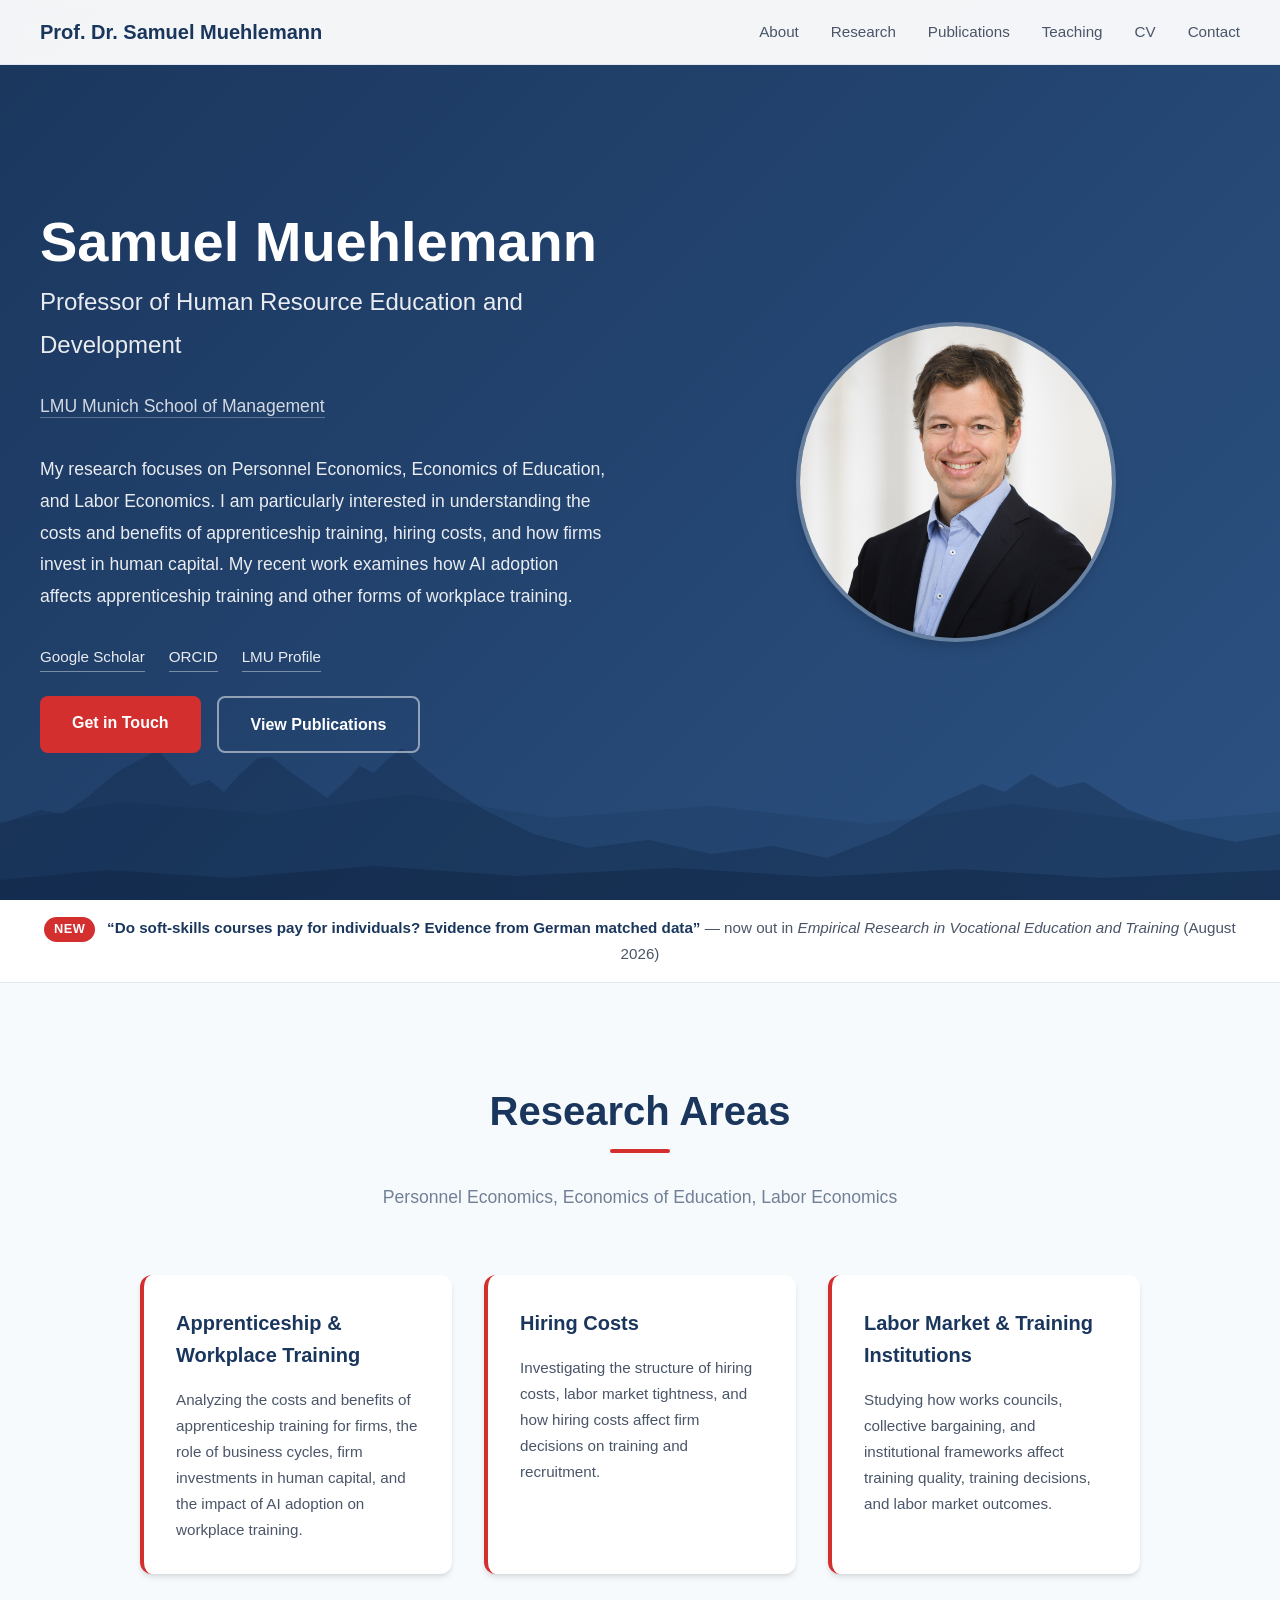
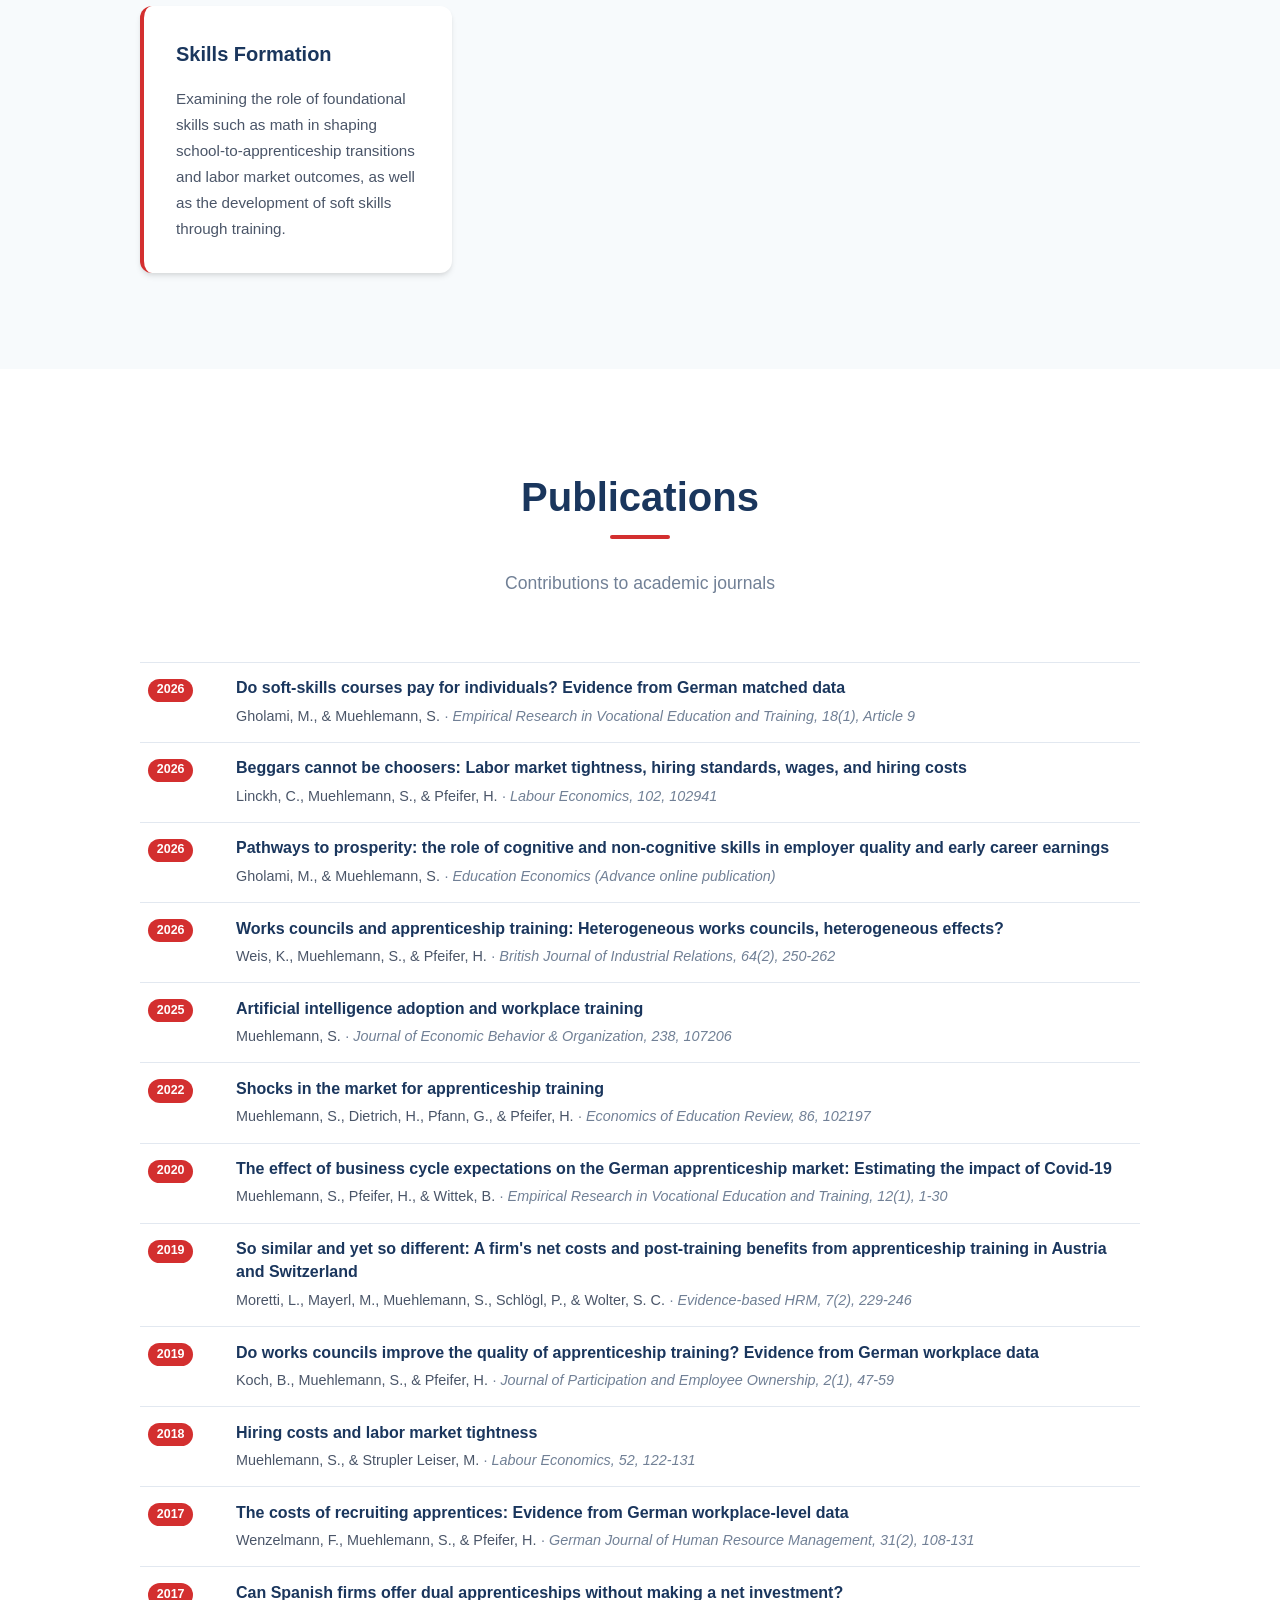
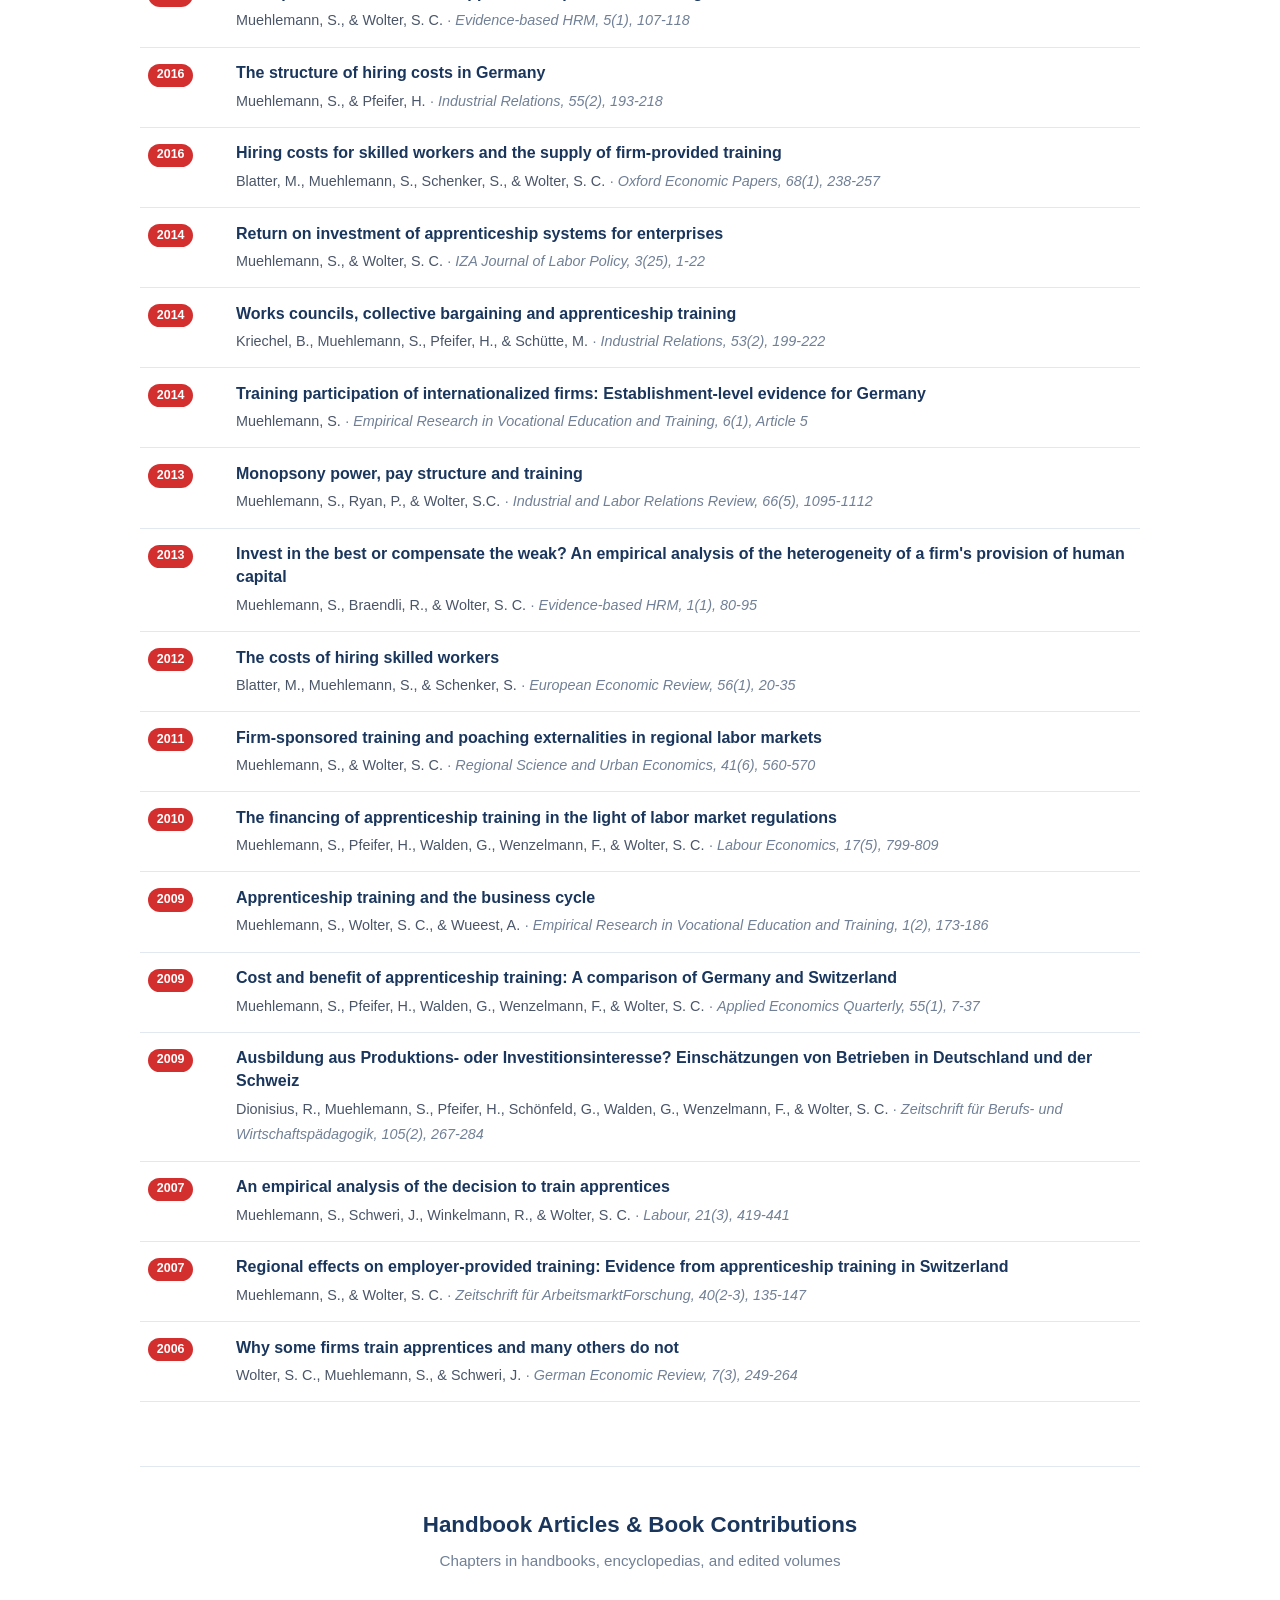
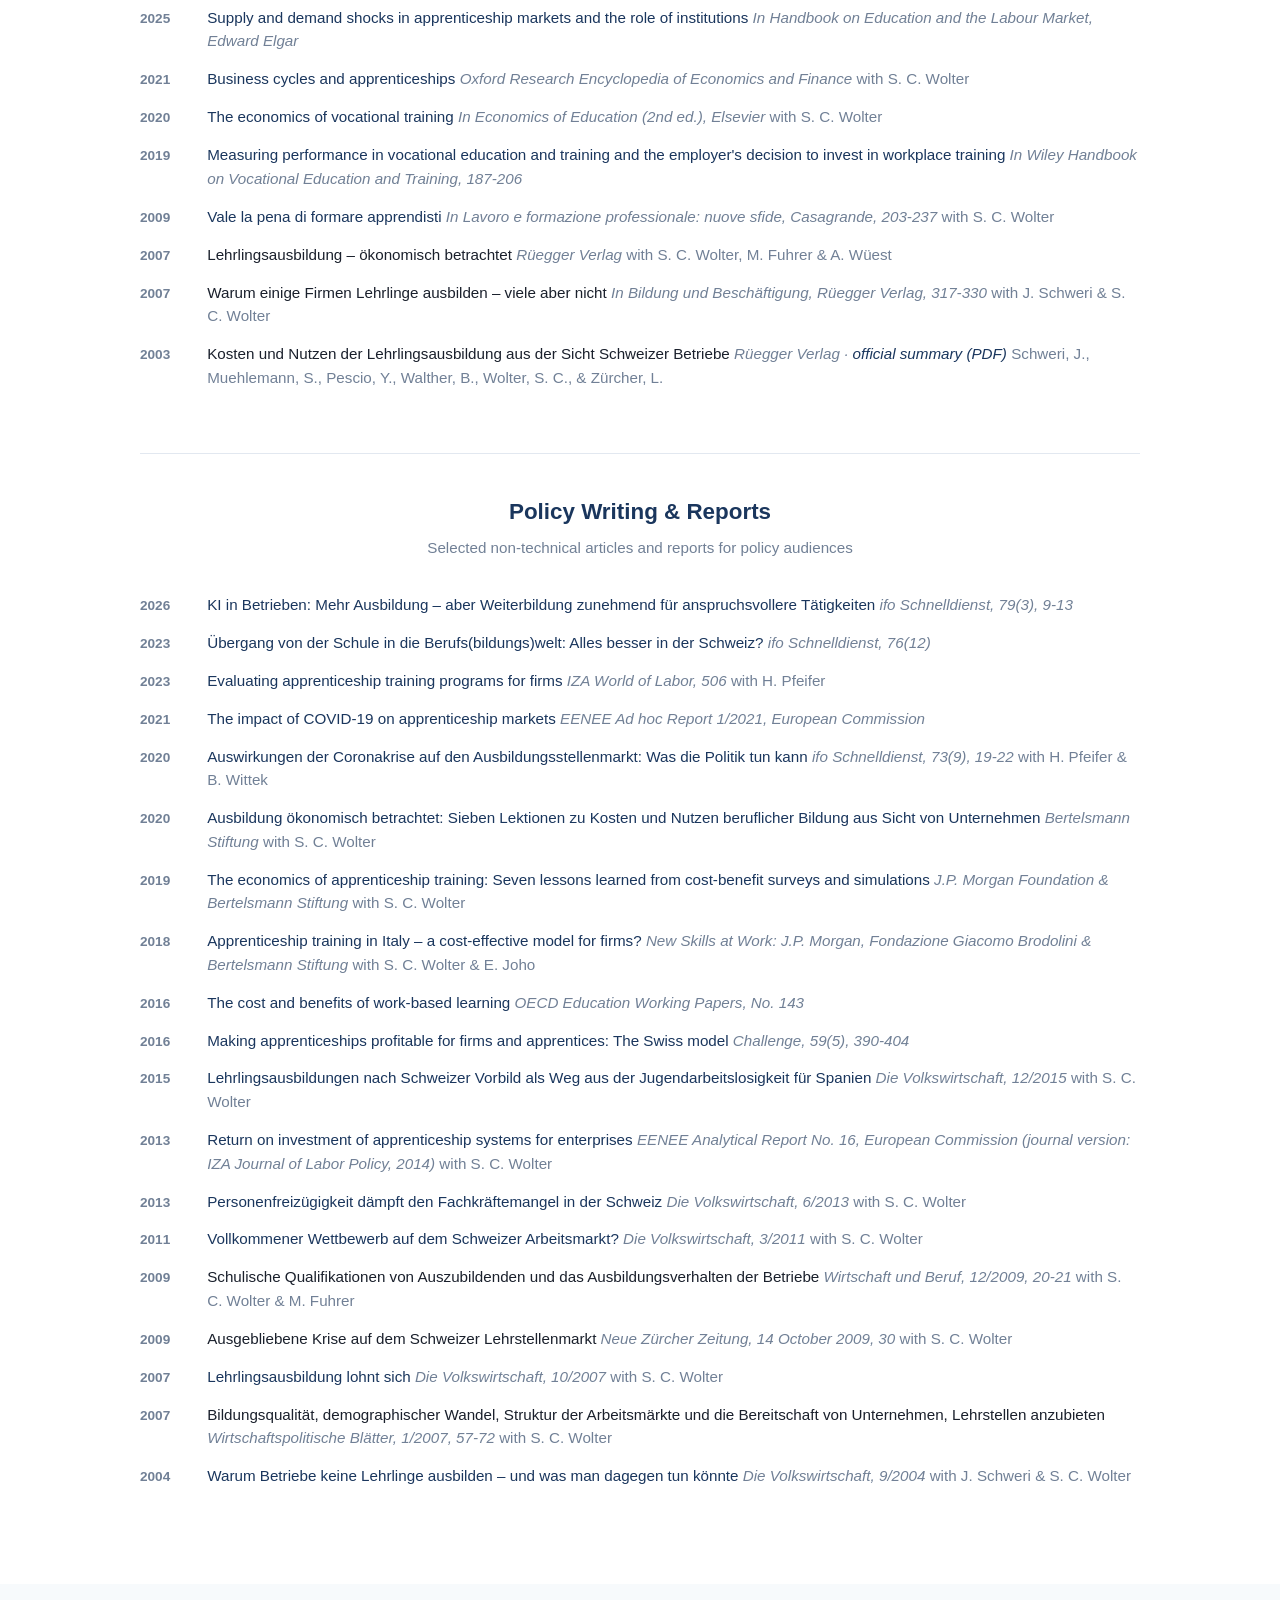
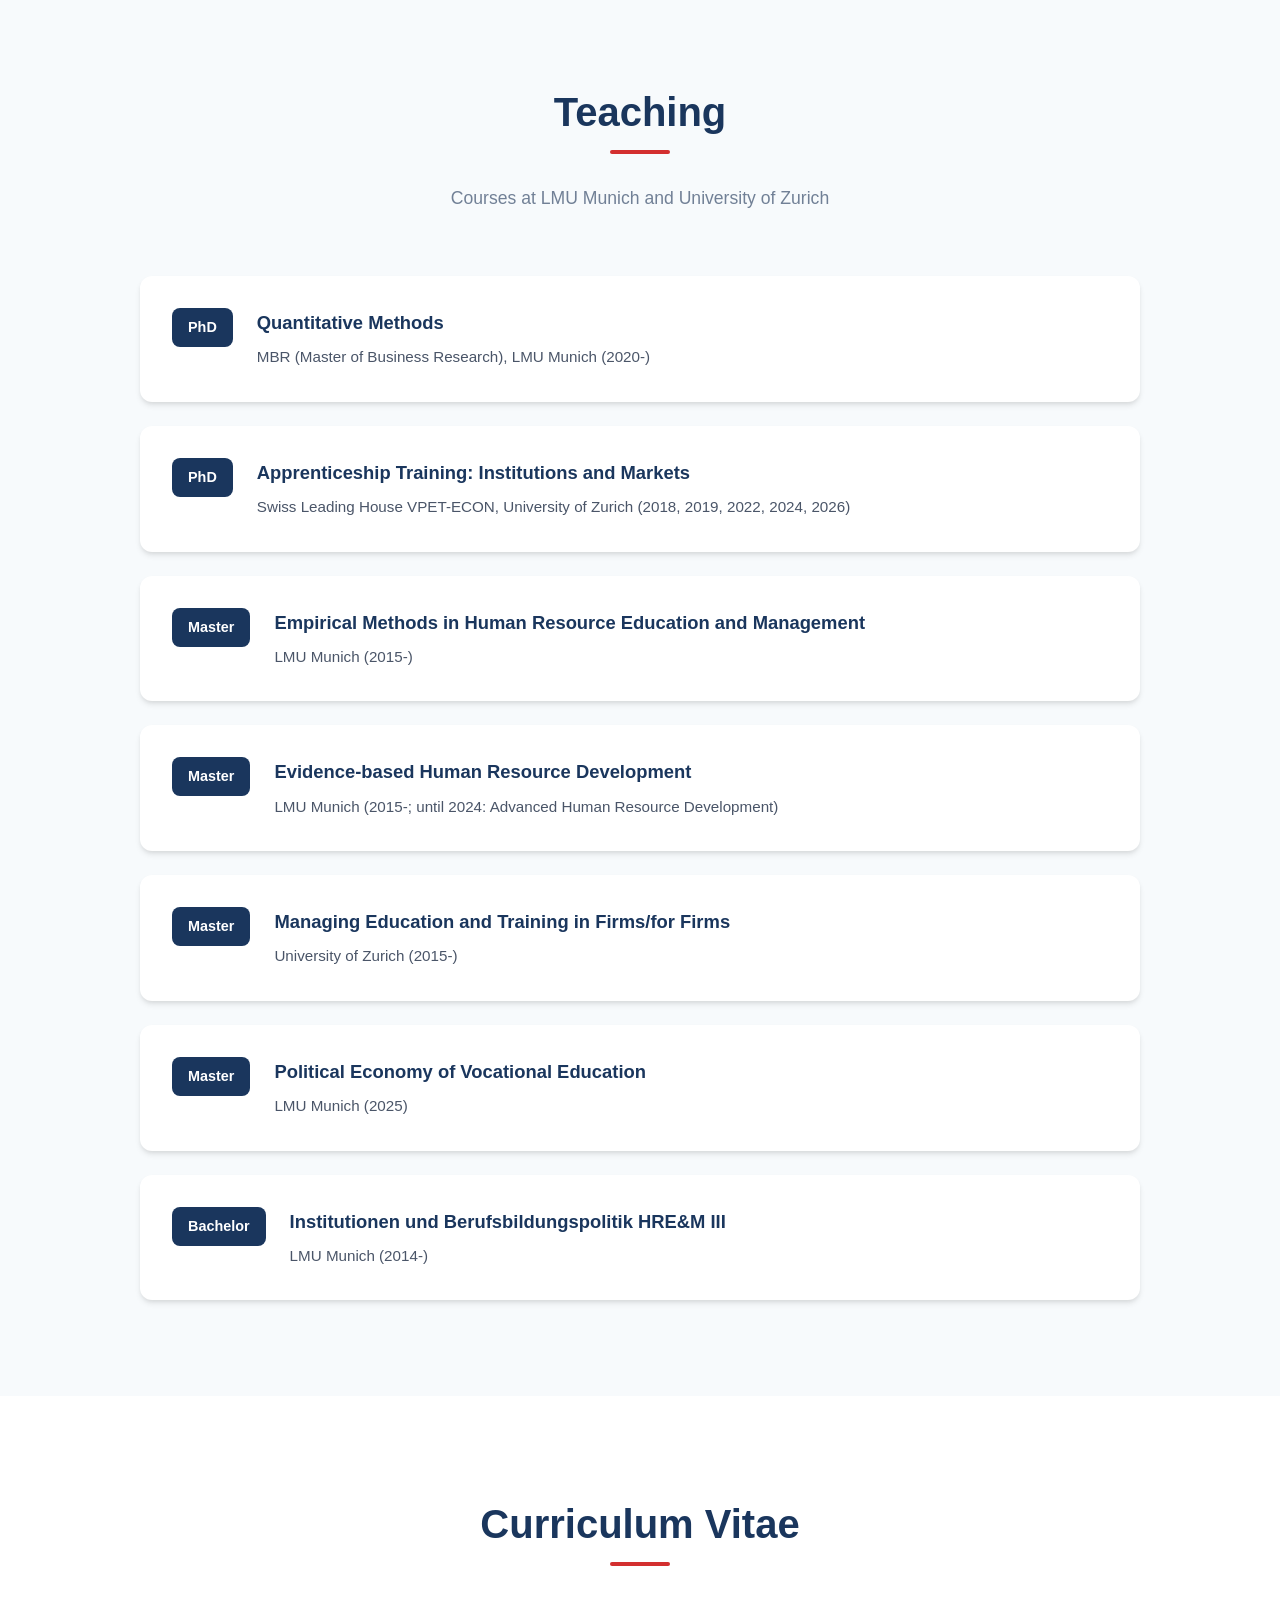
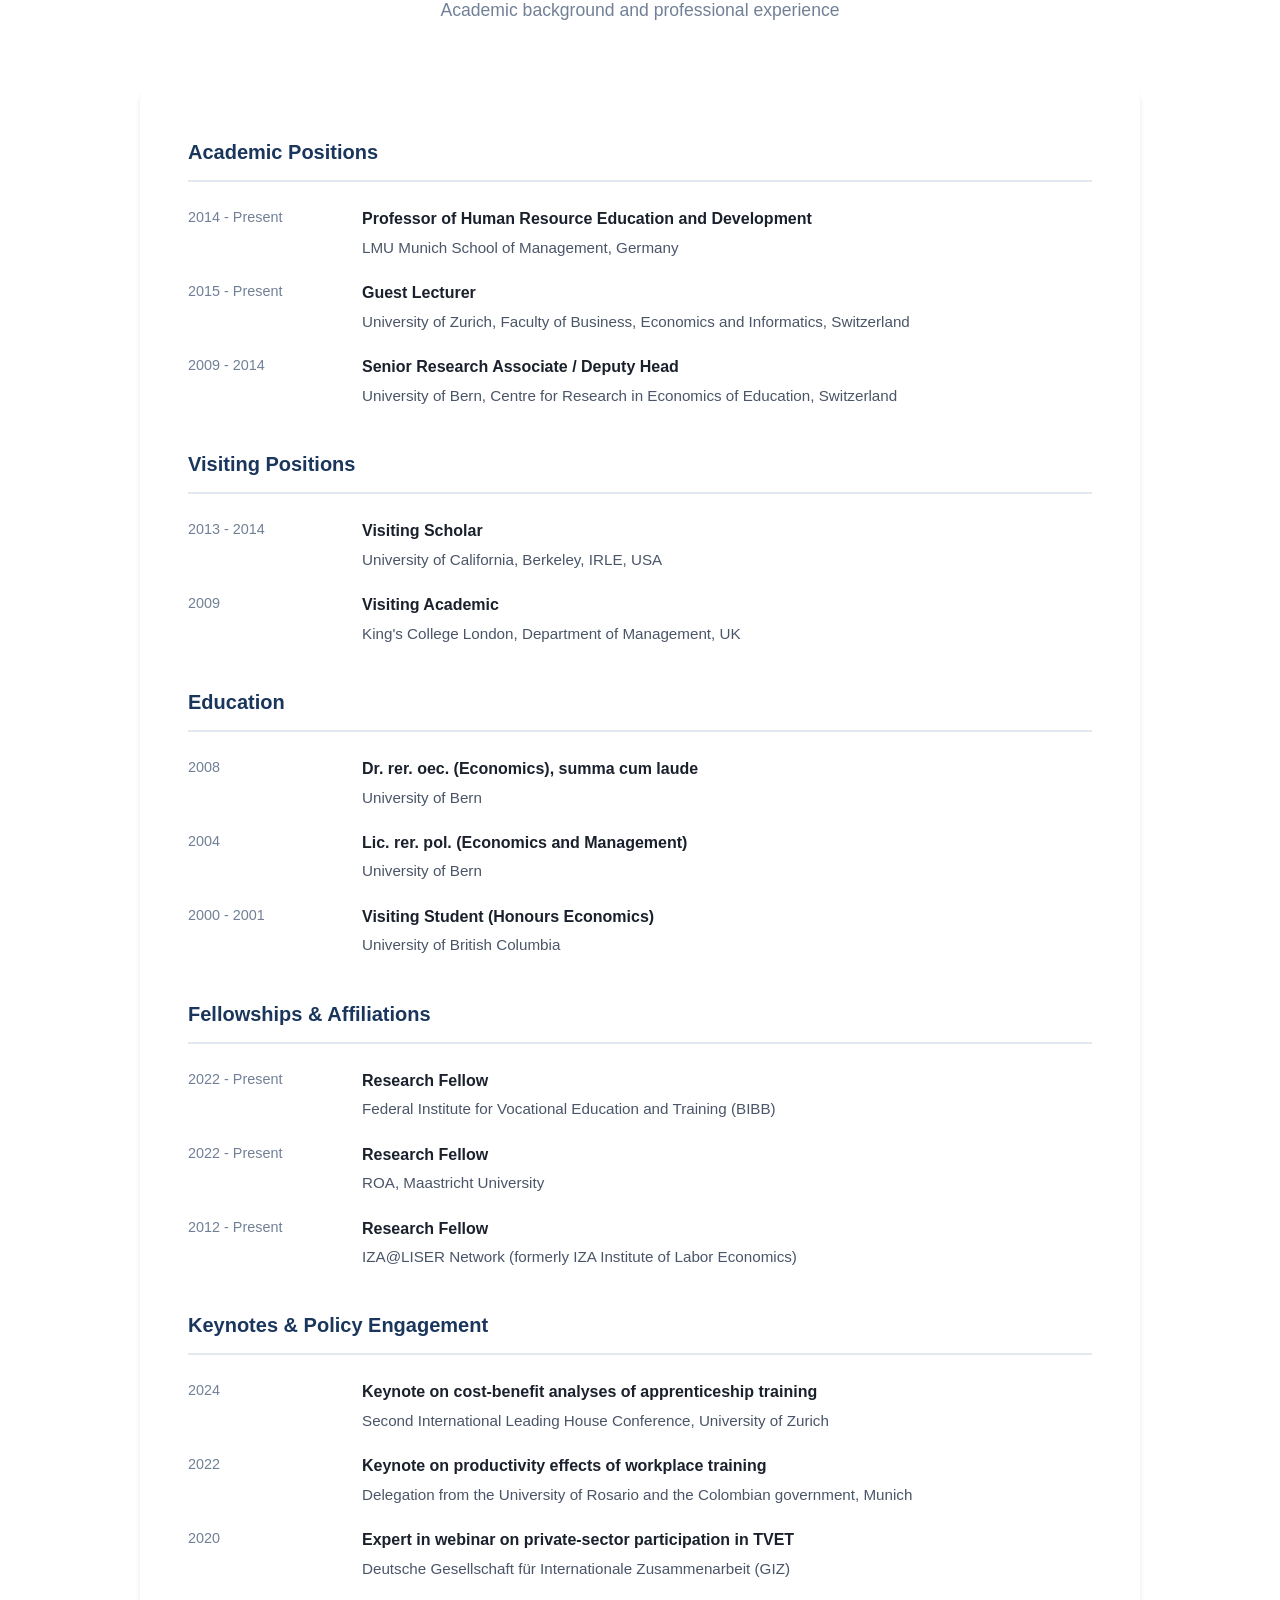
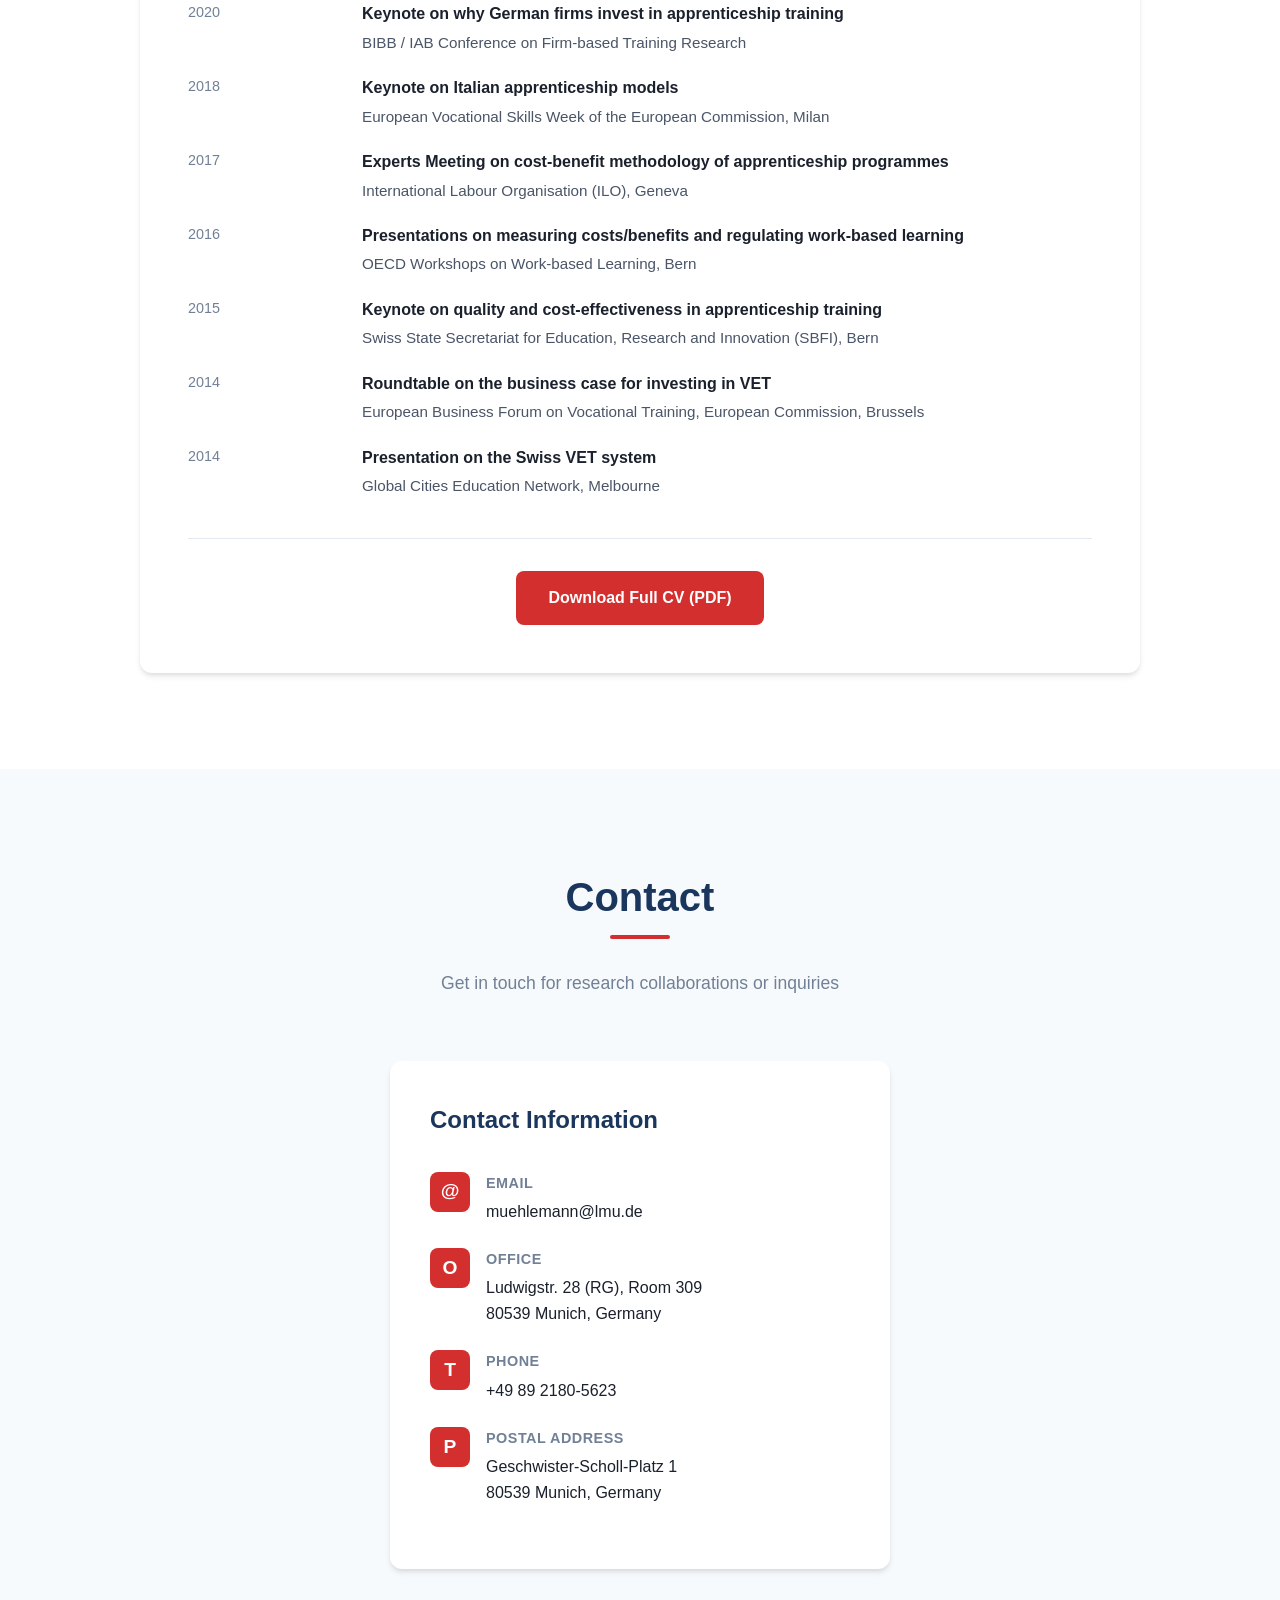
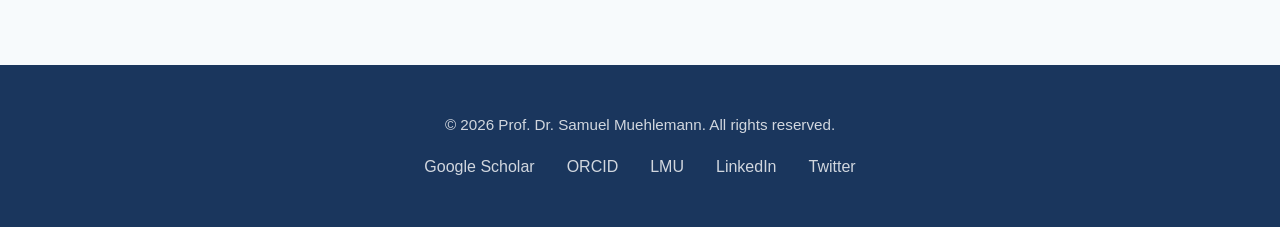
==== index.html @ 68179a08 "Monthly maintenance: soft-skills paper published, LabEco volume, two recovered papers - Gholami & Mu" ====
<!DOCTYPE html>
<html lang="en">
<head>
    <meta charset="UTF-8">
    <meta name="viewport" content="width=device-width, initial-scale=1.0">
    <title>Prof. Dr. Samuel Muehlemann | LMU Munich</title>
    <meta name="description" content="Professor of Human Resource Education and Development at LMU Munich School of Management. Research focus on Personnel Economics, Economics of Education, and Labor Economics.">
    <link rel="canonical" href="https://sam-muehlemann.github.io/">
    <meta property="og:type" content="website">
    <meta property="og:title" content="Prof. Dr. Samuel Muehlemann | LMU Munich">
    <meta property="og:description" content="Professor of Human Resource Education and Development at LMU Munich School of Management. Research focus on Personnel Economics, Economics of Education, and Labor Economics.">
    <meta property="og:url" content="https://sam-muehlemann.github.io/">
    <meta property="og:image" content="https://sam-muehlemann.github.io/photo_sm.jpeg">
    <meta name="twitter:card" content="summary">
    <link rel="icon" href="data:image/svg+xml,%3Csvg xmlns='http://www.w3.org/2000/svg' viewBox='0 0 64 64'%3E%3Crect width='64' height='64' rx='12' fill='%231a365d'/%3E%3Ctext x='32' y='42' font-family='-apple-system, Arial, sans-serif' font-size='26' font-weight='700' fill='white' text-anchor='middle'%3ESM%3C/text%3E%3C/svg%3E">
    <meta name="author" content="Samuel Muehlemann">
    <script type="application/ld+json">
    {
        "@context": "https://schema.org",
        "@type": "Person",
        "name": "Samuel Muehlemann",
        "alternateName": "Samuel Mühlemann",
        "honorificPrefix": "Prof. Dr.",
        "jobTitle": "Professor of Human Resource Education and Development",
        "worksFor": {
            "@type": "Organization",
            "name": "LMU Munich School of Management",
            "url": "https://www.som.lmu.de/en/"
        },
        "email": "mailto:muehlemann@lmu.de",
        "telephone": "+49 89 2180-5623",
        "address": {
            "@type": "PostalAddress",
            "streetAddress": "Geschwister-Scholl-Platz 1",
            "postalCode": "80539",
            "addressLocality": "Munich",
            "addressCountry": "DE"
        },
        "url": "https://sam-muehlemann.github.io/",
        "image": "https://sam-muehlemann.github.io/photo_sm.jpeg",
        "sameAs": [
            "https://www.som.lmu.de/wipaed/de/team/kontaktseite/samuel-muehlemann-30f8a8ae.html",
            "https://scholar.google.de/citations?user=mkNGu5kAAAAJ",
            "https://orcid.org/0000-0001-7361-6787",
            "https://www.linkedin.com/in/samuel-muehlemann-85598016",
            "https://twitter.com/SamMuehlemann"
        ],
        "knowsAbout": ["Personnel Economics", "Economics of Education", "Labor Economics"]
    }
    </script>
    <link rel="stylesheet" href="styles.css">
</head>
<body>
    <!-- Navigation -->
    <nav class="nav">
        <div class="nav-container">
            <div class="nav-logo">Prof. Dr. Samuel Muehlemann</div>
            <button class="nav-toggle" aria-label="Menu" aria-expanded="false" aria-controls="nav-links">
                <span></span>
                <span></span>
                <span></span>
            </button>
            <ul class="nav-links" id="nav-links">
                <li><a href="#about">About</a></li>
                <li><a href="#research">Research</a></li>
                <li><a href="#publications">Publications</a></li>
                <li><a href="#teaching">Teaching</a></li>
                <li><a href="#cv">CV</a></li>
                <li><a href="#contact">Contact</a></li>
            </ul>
        </div>
    </nav>

    <!-- Hero Section -->
    <section id="about" class="hero">
        <div class="hero-container">
            <div class="hero-content">
                <h1>Samuel Muehlemann</h1>
                <p class="title">Professor of Human Resource Education and Development</p>
                <p class="affiliation"><a href="https://www.som.lmu.de/en/" target="_blank" rel="noopener">LMU Munich School of Management</a></p>
                <p>
                    My research focuses on Personnel Economics, Economics of Education, and Labor Economics.
                    I am particularly interested in understanding the costs and benefits of apprenticeship training,
                    hiring costs, and how firms invest in human capital. My recent work examines how
                    AI adoption affects apprenticeship training and other forms of workplace training.
                </p>
                <div class="hero-links">
                    <a href="https://scholar.google.de/citations?user=mkNGu5kAAAAJ&hl=de" target="_blank" rel="noopener">Google Scholar</a>
                    <a href="https://orcid.org/0000-0001-7361-6787" target="_blank" rel="noopener">ORCID</a>
                    <a href="https://www.som.lmu.de/wipaed/de/team/kontaktseite/samuel-muehlemann-30f8a8ae.html" target="_blank" rel="noopener">LMU Profile</a>
                </div>
                <div class="hero-buttons">
                    <a href="#contact" class="btn btn-primary">Get in Touch</a>
                    <a href="#publications" class="btn btn-secondary">View Publications</a>
                </div>
            </div>
            <div class="hero-image">
                <img src="photo_sm.jpeg" alt="Prof. Dr. Samuel Muehlemann" class="profile-photo" width="320" height="320">
            </div>
        </div>
    </section>

    <!-- News -->
    <div class="news-bar">
        <span class="news-label">New</span>
        <a href="https://doi.org/10.1186/s40461-026-00210-1" target="_blank" rel="noopener">
            &ldquo;Do soft-skills courses pay for individuals? Evidence from German matched data&rdquo;
        </a>
        &mdash; now out in <em>Empirical Research in Vocational Education and Training</em> (August 2026)
    </div>

    <!-- Research Section -->
    <section id="research" class="section section-alt">
        <div class="section-container">
            <div class="section-header">
                <h2>Research Areas</h2>
                <p>Personnel Economics, Economics of Education, Labor Economics</p>
            </div>
            <div class="research-grid">
                <div class="research-card">
                    <h3>Apprenticeship & Workplace Training</h3>
                    <p>
                        Analyzing the costs and benefits of apprenticeship training for firms,
                        the role of business cycles, firm investments in human capital, and the
                        impact of AI adoption on workplace training.
                    </p>
                </div>
                <div class="research-card">
                    <h3>Hiring Costs</h3>
                    <p>
                        Investigating the structure of hiring costs, labor market tightness,
                        and how hiring costs affect firm decisions on training and recruitment.
                    </p>
                </div>
                <div class="research-card">
                    <h3>Labor Market & Training Institutions</h3>
                    <p>
                        Studying how works councils, collective bargaining, and institutional
                        frameworks affect training quality, training decisions, and labor market outcomes.
                    </p>
                </div>
                <div class="research-card">
                    <h3>Skills Formation</h3>
                    <p>
                        Examining the role of foundational skills such as math in shaping school-to-apprenticeship
                        transitions and labor market outcomes, as well as the development of soft skills through training.
                    </p>
                </div>
            </div>
        </div>
    </section>

    <!-- Publications Section -->
    <section id="publications" class="section">
        <div class="section-container">
            <div class="section-header">
                <h2>Publications</h2>
                <p>Contributions to academic journals</p>
            </div>
            <div class="publications-list">
                <div class="publication-item">
                    <span class="year">2026</span>
                    <h4>
                        <a href="https://doi.org/10.1186/s40461-026-00210-1" target="_blank" rel="noopener">
                            Do soft-skills courses pay for individuals? Evidence from German matched data
                        </a>
                    </h4>
                    <p class="authors">Gholami, M., & Muehlemann, S.</p>
                    <p class="journal">Empirical Research in Vocational Education and Training, 18(1), Article 9</p>
                </div>
                <div class="publication-item">
                    <span class="year">2026</span>
                    <h4>
                        <a href="https://doi.org/10.1016/j.labeco.2026.102941" target="_blank" rel="noopener">
                            Beggars cannot be choosers: Labor market tightness, hiring standards, wages, and hiring costs
                        </a>
                    </h4>
                    <p class="authors">Linckh, C., Muehlemann, S., & Pfeifer, H.</p>
                    <p class="journal">Labour Economics, 102, 102941</p>
                </div>
                <div class="publication-item">
                    <span class="year">2026</span>
                    <h4>
                        <a href="https://www.tandfonline.com/doi/full/10.1080/09645292.2026.2664425" target="_blank" rel="noopener">
                            Pathways to prosperity: the role of cognitive and non-cognitive skills in employer quality and early career earnings
                        </a>
                    </h4>
                    <p class="authors">Gholami, M., & Muehlemann, S.</p>
                    <p class="journal">Education Economics (Advance online publication)</p>
                </div>
                <div class="publication-item">
                    <span class="year">2026</span>
                    <h4>
                        <a href="https://doi.org/10.1111/bjir.70030" target="_blank" rel="noopener">
                            Works councils and apprenticeship training: Heterogeneous works councils, heterogeneous effects?
                        </a>
                    </h4>
                    <p class="authors">Weis, K., Muehlemann, S., & Pfeifer, H.</p>
                    <p class="journal">British Journal of Industrial Relations, 64(2), 250-262</p>
                </div>
                <div class="publication-item">
                    <span class="year">2025</span>
                    <h4>
                        <a href="https://doi.org/10.1016/j.jebo.2025.107206" target="_blank" rel="noopener">
                            Artificial intelligence adoption and workplace training
                        </a>
                    </h4>
                    <p class="authors">Muehlemann, S.</p>
                    <p class="journal">Journal of Economic Behavior & Organization, 238, 107206</p>
                </div>
                <div class="publication-item">
                    <span class="year">2022</span>
                    <h4>
                        <a href="https://doi.org/10.1016/j.econedurev.2021.102197" target="_blank" rel="noopener">
                            Shocks in the market for apprenticeship training
                        </a>
                    </h4>
                    <p class="authors">Muehlemann, S., Dietrich, H., Pfann, G., & Pfeifer, H.</p>
                    <p class="journal">Economics of Education Review, 86, 102197</p>
                </div>
                <div class="publication-item">
                    <span class="year">2020</span>
                    <h4>
                        <a href="https://doi.org/10.1186/s40461-020-00094-9" target="_blank" rel="noopener">
                            The effect of business cycle expectations on the German apprenticeship market: Estimating the impact of Covid-19
                        </a>
                    </h4>
                    <p class="authors">Muehlemann, S., Pfeifer, H., & Wittek, B.</p>
                    <p class="journal">Empirical Research in Vocational Education and Training, 12(1), 1-30</p>
                </div>
                <div class="publication-item">
                    <span class="year">2019</span>
                    <h4>
                        <a href="https://doi.org/10.1108/EBHRM-08-2018-0047" target="_blank" rel="noopener">
                            So similar and yet so different: A firm's net costs and post-training benefits from apprenticeship training in Austria and Switzerland
                        </a>
                    </h4>
                    <p class="authors">Moretti, L., Mayerl, M., Muehlemann, S., Schlögl, P., & Wolter, S. C.</p>
                    <p class="journal">Evidence-based HRM, 7(2), 229-246</p>
                </div>
                <div class="publication-item">
                    <span class="year">2019</span>
                    <h4>
                        <a href="https://doi.org/10.1108/JPEO-12-2017-0009" target="_blank" rel="noopener">
                            Do works councils improve the quality of apprenticeship training? Evidence from German workplace data
                        </a>
                    </h4>
                    <p class="authors">Koch, B., Muehlemann, S., & Pfeifer, H.</p>
                    <p class="journal">Journal of Participation and Employee Ownership, 2(1), 47-59</p>
                </div>
                <div class="publication-item">
                    <span class="year">2018</span>
                    <h4>
                        <a href="https://doi.org/10.1016/j.labeco.2018.04.010" target="_blank" rel="noopener">
                            Hiring costs and labor market tightness
                        </a>
                    </h4>
                    <p class="authors">Muehlemann, S., & Strupler Leiser, M.</p>
                    <p class="journal">Labour Economics, 52, 122-131</p>
                </div>
                <div class="publication-item">
                    <span class="year">2017</span>
                    <h4>
                        <a href="https://doi.org/10.1177/2397002216683863" target="_blank" rel="noopener">
                            The costs of recruiting apprentices: Evidence from German workplace-level data
                        </a>
                    </h4>
                    <p class="authors">Wenzelmann, F., Muehlemann, S., & Pfeifer, H.</p>
                    <p class="journal">German Journal of Human Resource Management, 31(2), 108-131</p>
                </div>
                <div class="publication-item">
                    <span class="year">2017</span>
                    <h4>
                        <a href="https://doi.org/10.1108/EBHRM-04-2016-0009" target="_blank" rel="noopener">
                            Can Spanish firms offer dual apprenticeships without making a net investment?
                        </a>
                    </h4>
                    <p class="authors">Muehlemann, S., & Wolter, S. C.</p>
                    <p class="journal">Evidence-based HRM, 5(1), 107-118</p>
                </div>
                <div class="publication-item">
                    <span class="year">2016</span>
                    <h4>
                        <a href="https://doi.org/10.1111/irel.12139" target="_blank" rel="noopener">
                            The structure of hiring costs in Germany
                        </a>
                    </h4>
                    <p class="authors">Muehlemann, S., & Pfeifer, H.</p>
                    <p class="journal">Industrial Relations, 55(2), 193-218</p>
                </div>
                <div class="publication-item">
                    <span class="year">2016</span>
                    <h4>
                        <a href="https://doi.org/10.1093/oep/gpv050" target="_blank" rel="noopener">
                            Hiring costs for skilled workers and the supply of firm-provided training
                        </a>
                    </h4>
                    <p class="authors">Blatter, M., Muehlemann, S., Schenker, S., & Wolter, S. C.</p>
                    <p class="journal">Oxford Economic Papers, 68(1), 238-257</p>
                </div>
                <div class="publication-item">
                    <span class="year">2014</span>
                    <h4>
                        <a href="https://doi.org/10.1186/2193-9004-3-25" target="_blank" rel="noopener">
                            Return on investment of apprenticeship systems for enterprises
                        </a>
                    </h4>
                    <p class="authors">Muehlemann, S., & Wolter, S. C.</p>
                    <p class="journal">IZA Journal of Labor Policy, 3(25), 1-22</p>
                </div>
                <div class="publication-item">
                    <span class="year">2014</span>
                    <h4>
                        <a href="https://doi.org/10.1111/irel.12061" target="_blank" rel="noopener">
                            Works councils, collective bargaining and apprenticeship training
                        </a>
                    </h4>
                    <p class="authors">Kriechel, B., Muehlemann, S., Pfeifer, H., & Schütte, M.</p>
                    <p class="journal">Industrial Relations, 53(2), 199-222</p>
                </div>
                <div class="publication-item">
                    <span class="year">2014</span>
                    <h4>
                        <a href="https://doi.org/10.1186/s40461-014-0005-1" target="_blank" rel="noopener">
                            Training participation of internationalized firms: Establishment-level evidence for Germany
                        </a>
                    </h4>
                    <p class="authors">Muehlemann, S.</p>
                    <p class="journal">Empirical Research in Vocational Education and Training, 6(1), Article 5</p>
                </div>
                <div class="publication-item">
                    <span class="year">2013</span>
                    <h4>
                        <a href="https://doi.org/10.1177/001979391306600504" target="_blank" rel="noopener">
                            Monopsony power, pay structure and training
                        </a>
                    </h4>
                    <p class="authors">Muehlemann, S., Ryan, P., & Wolter, S.C.</p>
                    <p class="journal">Industrial and Labor Relations Review, 66(5), 1095-1112</p>
                </div>
                <div class="publication-item">
                    <span class="year">2013</span>
                    <h4>
                        <a href="https://doi.org/10.1108/20493981311318629" target="_blank" rel="noopener">
                            Invest in the best or compensate the weak? An empirical analysis of the heterogeneity of a firm's provision of human capital
                        </a>
                    </h4>
                    <p class="authors">Muehlemann, S., Braendli, R., & Wolter, S. C.</p>
                    <p class="journal">Evidence-based HRM, 1(1), 80-95</p>
                </div>
                <div class="publication-item">
                    <span class="year">2012</span>
                    <h4>
                        <a href="https://doi.org/10.1016/j.euroecorev.2011.08.001" target="_blank" rel="noopener">
                            The costs of hiring skilled workers
                        </a>
                    </h4>
                    <p class="authors">Blatter, M., Muehlemann, S., & Schenker, S.</p>
                    <p class="journal">European Economic Review, 56(1), 20-35</p>
                </div>
                <div class="publication-item">
                    <span class="year">2011</span>
                    <h4>
                        <a href="https://doi.org/10.1016/j.regsciurbeco.2011.04.003" target="_blank" rel="noopener">
                            Firm-sponsored training and poaching externalities in regional labor markets
                        </a>
                    </h4>
                    <p class="authors">Muehlemann, S., & Wolter, S. C.</p>
                    <p class="journal">Regional Science and Urban Economics, 41(6), 560-570</p>
                </div>
                <div class="publication-item">
                    <span class="year">2010</span>
                    <h4>
                        <a href="https://doi.org/10.1016/j.labeco.2010.04.006" target="_blank" rel="noopener">
                            The financing of apprenticeship training in the light of labor market regulations
                        </a>
                    </h4>
                    <p class="authors">Muehlemann, S., Pfeifer, H., Walden, G., Wenzelmann, F., & Wolter, S. C.</p>
                    <p class="journal">Labour Economics, 17(5), 799-809</p>
                </div>
                <div class="publication-item">
                    <span class="year">2009</span>
                    <h4>
                        <a href="https://doi.org/10.1007/BF03546485" target="_blank" rel="noopener">
                            Apprenticeship training and the business cycle
                        </a>
                    </h4>
                    <p class="authors">Muehlemann, S., Wolter, S. C., & Wueest, A.</p>
                    <p class="journal">Empirical Research in Vocational Education and Training, 1(2), 173-186</p>
                </div>
                <div class="publication-item">
                    <span class="year">2009</span>
                    <h4>
                        <a href="https://doi.org/10.3790/aeq.55.1.7" target="_blank" rel="noopener">
                            Cost and benefit of apprenticeship training: A comparison of Germany and Switzerland
                        </a>
                    </h4>
                    <p class="authors">Muehlemann, S., Pfeifer, H., Walden, G., Wenzelmann, F., & Wolter, S. C.</p>
                    <p class="journal">Applied Economics Quarterly, 55(1), 7-37</p>
                </div>
                <div class="publication-item">
                    <span class="year">2009</span>
                    <h4>
                        <a href="https://doi.org/10.25162/zbw-2009-0016" target="_blank" rel="noopener">
                            Ausbildung aus Produktions- oder Investitionsinteresse? Einschätzungen von Betrieben in Deutschland und der Schweiz
                        </a>
                    </h4>
                    <p class="authors">Dionisius, R., Muehlemann, S., Pfeifer, H., Schönfeld, G., Walden, G., Wenzelmann, F., & Wolter, S. C.</p>
                    <p class="journal">Zeitschrift für Berufs- und Wirtschaftspädagogik, 105(2), 267-284</p>
                </div>
                <div class="publication-item">
                    <span class="year">2007</span>
                    <h4>
                        <a href="https://doi.org/10.1111/j.1467-9914.2007.00379.x" target="_blank" rel="noopener">
                            An empirical analysis of the decision to train apprentices
                        </a>
                    </h4>
                    <p class="authors">Muehlemann, S., Schweri, J., Winkelmann, R., & Wolter, S. C.</p>
                    <p class="journal">Labour, 21(3), 419-441</p>
                </div>
                <div class="publication-item">
                    <span class="year">2007</span>
                    <h4>
                        <a href="https://epub.ub.uni-muenchen.de/105339/" target="_blank" rel="noopener">
                            Regional effects on employer-provided training: Evidence from apprenticeship training in Switzerland
                        </a>
                    </h4>
                    <p class="authors">Muehlemann, S., & Wolter, S. C.</p>
                    <p class="journal">Zeitschrift für ArbeitsmarktForschung, 40(2-3), 135-147</p>
                </div>
                <div class="publication-item">
                    <span class="year">2006</span>
                    <h4>
                        <a href="https://doi.org/10.1111/j.1468-0475.2006.00155.x" target="_blank" rel="noopener">
                            Why some firms train apprentices and many others do not
                        </a>
                    </h4>
                    <p class="authors">Wolter, S. C., Muehlemann, S., & Schweri, J.</p>
                    <p class="journal">German Economic Review, 7(3), 249-264</p>
                </div>
            </div>

            <div class="policy-block">
                <h3>Handbook Articles & Book Contributions</h3>
                <p class="policy-intro">Chapters in handbooks, encyclopedias, and edited volumes</p>
                <ul class="policy-list">
                    <li>
                        <span class="p-year">2025</span>
                        <span><a href="https://doi.org/10.4337/9781803923987.00030" target="_blank" rel="noopener">Supply and demand shocks in apprenticeship markets and the role of institutions</a> <span class="p-outlet">In Handbook on Education and the Labour Market, Edward Elgar</span></span>
                    </li>
                    <li>
                        <span class="p-year">2021</span>
                        <span><a href="https://doi.org/10.1093/acrefore/9780190625979.013.655" target="_blank" rel="noopener">Business cycles and apprenticeships</a> <span class="p-outlet">Oxford Research Encyclopedia of Economics and Finance</span> <span class="p-authors">with S. C. Wolter</span></span>
                    </li>
                    <li>
                        <span class="p-year">2020</span>
                        <span><a href="https://doi.org/10.1016/B978-0-12-815391-8.00040-9" target="_blank" rel="noopener">The economics of vocational training</a> <span class="p-outlet">In Economics of Education (2nd ed.), Elsevier</span> <span class="p-authors">with S. C. Wolter</span></span>
                    </li>
                    <li>
                        <span class="p-year">2019</span>
                        <span><a href="https://doi.org/10.1002/9781119098713.ch10" target="_blank" rel="noopener">Measuring performance in vocational education and training and the employer's decision to invest in workplace training</a> <span class="p-outlet">In Wiley Handbook on Vocational Education and Training, 187-206</span></span>
                    </li>
                    <li>
                        <span class="p-year">2009</span>
                        <span><a href="https://www.edizionicasagrande.com/libri_dett.php?id=2166" target="_blank" rel="noopener">Vale la pena di formare apprendisti</a> <span class="p-outlet">In Lavoro e formazione professionale: nuove sfide, Casagrande, 203-237</span> <span class="p-authors">with S. C. Wolter</span></span>
                    </li>
                    <li>
                        <span class="p-year">2007</span>
                        <span>Lehrlingsausbildung – ökonomisch betrachtet <span class="p-outlet">Rüegger Verlag</span> <span class="p-authors">with S. C. Wolter, M. Fuhrer & A. Wüest</span></span>
                    </li>
                    <li>
                        <span class="p-year">2007</span>
                        <span>Warum einige Firmen Lehrlinge ausbilden – viele aber nicht <span class="p-outlet">In Bildung und Beschäftigung, Rüegger Verlag, 317-330</span> <span class="p-authors">with J. Schweri & S. C. Wolter</span></span>
                    </li>
                    <li>
                        <span class="p-year">2003</span>
                        <span>Kosten und Nutzen der Lehrlingsausbildung aus der Sicht Schweizer Betriebe <span class="p-outlet">Rüegger Verlag · <a href="https://edudoc.ch/record/13080/files/kosten-nutzen_d.pdf" target="_blank" rel="noopener">official summary (PDF)</a></span> <span class="p-authors">Schweri, J., Muehlemann, S., Pescio, Y., Walther, B., Wolter, S. C., & Zürcher, L.</span></span>
                    </li>
                </ul>
            </div>

            <div class="policy-block">
                <h3>Policy Writing & Reports</h3>
                <p class="policy-intro">Selected non-technical articles and reports for policy audiences</p>
                <ul class="policy-list">
                    <li>
                        <span class="p-year">2026</span>
                        <span><a href="https://www.ifo.de/publikationen/2026/aufsatz-zeitschrift/ki-in-betrieben" target="_blank" rel="noopener">KI in Betrieben: Mehr Ausbildung – aber Weiterbildung zunehmend für anspruchsvollere Tätigkeiten</a> <span class="p-outlet">ifo Schnelldienst, 79(3), 9-13</span></span>
                    </li>
                    <li>
                        <span class="p-year">2023</span>
                        <span><a href="https://www.ifo.de/en/publications/2023/article-journal/berufseinstieg-als-wachstumsfaktor-kompetenzen" target="_blank" rel="noopener">Übergang von der Schule in die Berufs(bildungs)welt: Alles besser in der Schweiz?</a> <span class="p-outlet">ifo Schnelldienst, 76(12)</span></span>
                    </li>
                    <li>
                        <span class="p-year">2023</span>
                        <span><a href="https://wol.iza.org/articles/evaluating-apprenticeship-training-programs-for-firms" target="_blank" rel="noopener">Evaluating apprenticeship training programs for firms</a> <span class="p-outlet">IZA World of Labor, 506</span> <span class="p-authors">with H. Pfeifer</span></span>
                    </li>
                    <li>
                        <span class="p-year">2021</span>
                        <span><a href="https://eenee.eu/en/resources/library/the-impact-of-covid-19-on-apprenticeship-markets/" target="_blank" rel="noopener">The impact of COVID-19 on apprenticeship markets</a> <span class="p-outlet">EENEE Ad hoc Report 1/2021, European Commission</span></span>
                    </li>
                    <li>
                        <span class="p-year">2020</span>
                        <span><a href="https://www.ifo.de/en/publications/2020/article-journal/school-closures-lack-apprenticeships-no-jobs-generation-without" target="_blank" rel="noopener">Auswirkungen der Coronakrise auf den Ausbildungsstellenmarkt: Was die Politik tun kann</a> <span class="p-outlet">ifo Schnelldienst, 73(9), 19-22</span> <span class="p-authors">with H. Pfeifer & B. Wittek</span></span>
                    </li>
                    <li>
                        <span class="p-year">2020</span>
                        <span><a href="https://www.bertelsmann-stiftung.de/en/publications/publication/did/ausbildung-oekonomisch-betrachtet" target="_blank" rel="noopener">Ausbildung ökonomisch betrachtet: Sieben Lektionen zu Kosten und Nutzen beruflicher Bildung aus Sicht von Unternehmen</a> <span class="p-outlet">Bertelsmann Stiftung</span> <span class="p-authors">with S. C. Wolter</span></span>
                    </li>
                    <li>
                        <span class="p-year">2019</span>
                        <span><a href="https://doi.org/10.11586/2019062" target="_blank" rel="noopener">The economics of apprenticeship training: Seven lessons learned from cost-benefit surveys and simulations</a> <span class="p-outlet">J.P. Morgan Foundation & Bertelsmann Stiftung</span> <span class="p-authors">with S. C. Wolter</span></span>
                    </li>
                    <li>
                        <span class="p-year">2018</span>
                        <span><a href="https://doi.org/10.11586/2018043" target="_blank" rel="noopener">Apprenticeship training in Italy – a cost-effective model for firms?</a> <span class="p-outlet">New Skills at Work: J.P. Morgan, Fondazione Giacomo Brodolini & Bertelsmann Stiftung</span> <span class="p-authors">with S. C. Wolter & E. Joho</span></span>
                    </li>
                    <li>
                        <span class="p-year">2016</span>
                        <span><a href="https://doi.org/10.1787/5jlpl4s6g0zv-en" target="_blank" rel="noopener">The cost and benefits of work-based learning</a> <span class="p-outlet">OECD Education Working Papers, No. 143</span></span>
                    </li>
                    <li>
                        <span class="p-year">2016</span>
                        <span><a href="https://doi.org/10.1080/05775132.2016.1226096" target="_blank" rel="noopener">Making apprenticeships profitable for firms and apprentices: The Swiss model</a> <span class="p-outlet">Challenge, 59(5), 390-404</span></span>
                    </li>
                    <li>
                        <span class="p-year">2015</span>
                        <span><a href="https://dievolkswirtschaft.ch/de/2015/12/lehrlingsausbildungen-nach-schweizer-vorbild-als-weg-aus-der-jugendarbeitslosigkeit-fuer-spanien/" target="_blank" rel="noopener">Lehrlingsausbildungen nach Schweizer Vorbild als Weg aus der Jugendarbeitslosigkeit für Spanien</a> <span class="p-outlet">Die Volkswirtschaft, 12/2015</span> <span class="p-authors">with S. C. Wolter</span></span>
                    </li>
                    <li>
                        <span class="p-year">2013</span>
                        <span><a href="https://doi.org/10.1186/2193-9004-3-25" target="_blank" rel="noopener">Return on investment of apprenticeship systems for enterprises</a> <span class="p-outlet">EENEE Analytical Report No. 16, European Commission (journal version: IZA Journal of Labor Policy, 2014)</span> <span class="p-authors">with S. C. Wolter</span></span>
                    </li>
                    <li>
                        <span class="p-year">2013</span>
                        <span><a href="https://dievolkswirtschaft.ch/de/2013/06/personenfreizuegigkeit-daempft-den-fachkraeftemangel-in-der-schweiz/" target="_blank" rel="noopener">Personenfreizügigkeit dämpft den Fachkräftemangel in der Schweiz</a> <span class="p-outlet">Die Volkswirtschaft, 6/2013</span> <span class="p-authors">with S. C. Wolter</span></span>
                    </li>
                    <li>
                        <span class="p-year">2011</span>
                        <span><a href="https://dievolkswirtschaft.ch/de/2011/03/vollkommener-wettbewerb-auf-dem-schweizer-arbeitsmarkt/" target="_blank" rel="noopener">Vollkommener Wettbewerb auf dem Schweizer Arbeitsmarkt?</a> <span class="p-outlet">Die Volkswirtschaft, 3/2011</span> <span class="p-authors">with S. C. Wolter</span></span>
                    </li>
                    <li>
                        <span class="p-year">2009</span>
                        <span>Schulische Qualifikationen von Auszubildenden und das Ausbildungsverhalten der Betriebe <span class="p-outlet">Wirtschaft und Beruf, 12/2009, 20-21</span> <span class="p-authors">with S. C. Wolter & M. Fuhrer</span></span>
                    </li>
                    <li>
                        <span class="p-year">2009</span>
                        <span>Ausgebliebene Krise auf dem Schweizer Lehrstellenmarkt <span class="p-outlet">Neue Zürcher Zeitung, 14 October 2009, 30</span> <span class="p-authors">with S. C. Wolter</span></span>
                    </li>
                    <li>
                        <span class="p-year">2007</span>
                        <span><a href="https://dievolkswirtschaft.ch/de/2007/10/muehlemann-5/" target="_blank" rel="noopener">Lehrlingsausbildung lohnt sich</a> <span class="p-outlet">Die Volkswirtschaft, 10/2007</span> <span class="p-authors">with S. C. Wolter</span></span>
                    </li>
                    <li>
                        <span class="p-year">2007</span>
                        <span>Bildungsqualität, demographischer Wandel, Struktur der Arbeitsmärkte und die Bereitschaft von Unternehmen, Lehrstellen anzubieten <span class="p-outlet">Wirtschaftspolitische Blätter, 1/2007, 57-72</span> <span class="p-authors">with S. C. Wolter</span></span>
                    </li>
                    <li>
                        <span class="p-year">2004</span>
                        <span><a href="https://dievolkswirtschaft.ch/de/2004/09/warum-betriebe-keine-lehrlinge-ausbilden-und-was-man-dagegen-tun-koennte/" target="_blank" rel="noopener">Warum Betriebe keine Lehrlinge ausbilden – und was man dagegen tun könnte</a> <span class="p-outlet">Die Volkswirtschaft, 9/2004</span> <span class="p-authors">with J. Schweri & S. C. Wolter</span></span>
                    </li>
                </ul>
            </div>
        </div>
    </section>

    <!-- Teaching Section -->
    <section id="teaching" class="section section-alt">
        <div class="section-container">
            <div class="section-header">
                <h2>Teaching</h2>
                <p>Courses at LMU Munich and University of Zurich</p>
            </div>
            <div class="teaching-list">
                <div class="teaching-item">
                    <span class="semester">PhD</span>
                    <div>
                        <h4>Quantitative Methods</h4>
                        <p>MBR (Master of Business Research), LMU Munich (2020-)</p>
                    </div>
                </div>
                <div class="teaching-item">
                    <span class="semester">PhD</span>
                    <div>
                        <h4>Apprenticeship Training: Institutions and Markets</h4>
                        <p>Swiss Leading House VPET-ECON, University of Zurich (2018, 2019, 2022, 2024, 2026)</p>
                    </div>
                </div>
                <div class="teaching-item">
                    <span class="semester">Master</span>
                    <div>
                        <h4>Empirical Methods in Human Resource Education and Management</h4>
                        <p>LMU Munich (2015-)</p>
                    </div>
                </div>
                <div class="teaching-item">
                    <span class="semester">Master</span>
                    <div>
                        <h4>Evidence-based Human Resource Development</h4>
                        <p>LMU Munich (2015-; until 2024: Advanced Human Resource Development)</p>
                    </div>
                </div>
                <div class="teaching-item">
                    <span class="semester">Master</span>
                    <div>
                        <h4>Managing Education and Training in Firms/for Firms</h4>
                        <p>University of Zurich (2015-)</p>
                    </div>
                </div>
                <div class="teaching-item">
                    <span class="semester">Master</span>
                    <div>
                        <h4>Political Economy of Vocational Education</h4>
                        <p>LMU Munich (2025)</p>
                    </div>
                </div>
                <div class="teaching-item">
                    <span class="semester">Bachelor</span>
                    <div>
                        <h4>Institutionen und Berufsbildungspolitik HRE&M III</h4>
                        <p>LMU Munich (2014-)</p>
                    </div>
                </div>
            </div>
        </div>
    </section>

    <!-- CV Section -->
    <section id="cv" class="section">
        <div class="section-container">
            <div class="section-header">
                <h2>Curriculum Vitae</h2>
                <p>Academic background and professional experience</p>
            </div>
            <div class="cv-content">
                <div class="cv-section">
                    <h3>Academic Positions</h3>
                    <div class="cv-item">
                        <span class="date">2014 - Present</span>
                        <div class="details">
                            <h4>Professor of Human Resource Education and Development</h4>
                            <p>LMU Munich School of Management, Germany</p>
                        </div>
                    </div>
                    <div class="cv-item">
                        <span class="date">2015 - Present</span>
                        <div class="details">
                            <h4>Guest Lecturer</h4>
                            <p>University of Zurich, Faculty of Business, Economics and Informatics, Switzerland</p>
                        </div>
                    </div>
                    <div class="cv-item">
                        <span class="date">2009 - 2014</span>
                        <div class="details">
                            <h4>Senior Research Associate / Deputy Head</h4>
                            <p>University of Bern, Centre for Research in Economics of Education, Switzerland</p>
                        </div>
                    </div>
                </div>

                <div class="cv-section">
                    <h3>Visiting Positions</h3>
                    <div class="cv-item">
                        <span class="date">2013 - 2014</span>
                        <div class="details">
                            <h4>Visiting Scholar</h4>
                            <p>University of California, Berkeley, IRLE, USA</p>
                        </div>
                    </div>
                    <div class="cv-item">
                        <span class="date">2009</span>
                        <div class="details">
                            <h4>Visiting Academic</h4>
                            <p>King's College London, Department of Management, UK</p>
                        </div>
                    </div>
                </div>

                <div class="cv-section">
                    <h3>Education</h3>
                    <div class="cv-item">
                        <span class="date">2008</span>
                        <div class="details">
                            <h4>Dr. rer. oec. (Economics), summa cum laude</h4>
                            <p>University of Bern</p>
                        </div>
                    </div>
                    <div class="cv-item">
                        <span class="date">2004</span>
                        <div class="details">
                            <h4>Lic. rer. pol. (Economics and Management)</h4>
                            <p>University of Bern</p>
                        </div>
                    </div>
                    <div class="cv-item">
                        <span class="date">2000 - 2001</span>
                        <div class="details">
                            <h4>Visiting Student (Honours Economics)</h4>
                            <p>University of British Columbia</p>
                        </div>
                    </div>
                </div>

                <div class="cv-section">
                    <h3>Fellowships & Affiliations</h3>
                    <div class="cv-item">
                        <span class="date">2022 - Present</span>
                        <div class="details">
                            <h4>Research Fellow</h4>
                            <p>Federal Institute for Vocational Education and Training (BIBB)</p>
                        </div>
                    </div>
                    <div class="cv-item">
                        <span class="date">2022 - Present</span>
                        <div class="details">
                            <h4>Research Fellow</h4>
                            <p>ROA, Maastricht University</p>
                        </div>
                    </div>
                    <div class="cv-item">
                        <span class="date">2012 - Present</span>
                        <div class="details">
                            <h4>Research Fellow</h4>
                            <p>IZA@LISER Network (formerly IZA Institute of Labor Economics)</p>
                        </div>
                    </div>
                </div>

                <div class="cv-section">
                    <h3>Keynotes & Policy Engagement</h3>
                    <div class="cv-item">
                        <span class="date">2024</span>
                        <div class="details">
                            <h4>Keynote on cost-benefit analyses of apprenticeship training</h4>
                            <p>Second International Leading House Conference, University of Zurich</p>
                        </div>
                    </div>
                    <div class="cv-item">
                        <span class="date">2022</span>
                        <div class="details">
                            <h4>Keynote on productivity effects of workplace training</h4>
                            <p>Delegation from the University of Rosario and the Colombian government, Munich</p>
                        </div>
                    </div>
                    <div class="cv-item">
                        <span class="date">2020</span>
                        <div class="details">
                            <h4>Expert in webinar on private-sector participation in TVET</h4>
                            <p>Deutsche Gesellschaft für Internationale Zusammenarbeit (GIZ)</p>
                        </div>
                    </div>
                    <div class="cv-item">
                        <span class="date">2020</span>
                        <div class="details">
                            <h4>Keynote on why German firms invest in apprenticeship training</h4>
                            <p>BIBB / IAB Conference on Firm-based Training Research</p>
                        </div>
                    </div>
                    <div class="cv-item">
                        <span class="date">2018</span>
                        <div class="details">
                            <h4>Keynote on Italian apprenticeship models</h4>
                            <p>European Vocational Skills Week of the European Commission, Milan</p>
                        </div>
                    </div>
                    <div class="cv-item">
                        <span class="date">2017</span>
                        <div class="details">
                            <h4>Experts Meeting on cost-benefit methodology of apprenticeship programmes</h4>
                            <p>International Labour Organisation (ILO), Geneva</p>
                        </div>
                    </div>
                    <div class="cv-item">
                        <span class="date">2016</span>
                        <div class="details">
                            <h4>Presentations on measuring costs/benefits and regulating work-based learning</h4>
                            <p>OECD Workshops on Work-based Learning, Bern</p>
                        </div>
                    </div>
                    <div class="cv-item">
                        <span class="date">2015</span>
                        <div class="details">
                            <h4>Keynote on quality and cost-effectiveness in apprenticeship training</h4>
                            <p>Swiss State Secretariat for Education, Research and Innovation (SBFI), Bern</p>
                        </div>
                    </div>
                    <div class="cv-item">
                        <span class="date">2014</span>
                        <div class="details">
                            <h4>Roundtable on the business case for investing in VET</h4>
                            <p>European Business Forum on Vocational Training, European Commission, Brussels</p>
                        </div>
                    </div>
                    <div class="cv-item">
                        <span class="date">2014</span>
                        <div class="details">
                            <h4>Presentation on the Swiss VET system</h4>
                            <p>Global Cities Education Network, Melbourne</p>
                        </div>
                    </div>
                </div>

                <div class="cv-download">
                    <a href="cv-muehlemann.pdf" class="btn btn-primary" target="_blank" rel="noopener">Download Full CV (PDF)</a>
                </div>
            </div>
        </div>
    </section>

    <!-- Contact Section -->
    <section id="contact" class="section section-alt">
        <div class="section-container">
            <div class="section-header">
                <h2>Contact</h2>
                <p>Get in touch for research collaborations or inquiries</p>
            </div>
            <div class="contact-container contact-single">
                <div class="contact-info">
                    <h3>Contact Information</h3>
                    <div class="contact-item">
                        <div class="icon" aria-hidden="true">@</div>
                        <div class="content">
                            <h4>Email</h4>
                            <p>muehlemann@lmu.de</p>
                        </div>
                    </div>
                    <div class="contact-item">
                        <div class="icon" aria-hidden="true">O</div>
                        <div class="content">
                            <h4>Office</h4>
                            <p>Ludwigstr. 28 (RG), Room 309<br>80539 Munich, Germany</p>
                        </div>
                    </div>
                    <div class="contact-item">
                        <div class="icon" aria-hidden="true">T</div>
                        <div class="content">
                            <h4>Phone</h4>
                            <p>+49 89 2180-5623</p>
                        </div>
                    </div>
                    <div class="contact-item">
                        <div class="icon" aria-hidden="true">P</div>
                        <div class="content">
                            <h4>Postal Address</h4>
                            <p>Geschwister-Scholl-Platz 1<br>80539 Munich, Germany</p>
                        </div>
                    </div>
                </div>
            </div>
        </div>
    </section>

    <!-- Footer -->
    <footer class="footer">
        <p>&copy; 2026 Prof. Dr. Samuel Muehlemann. All rights reserved.</p>
        <div class="footer-links">
            <a href="https://scholar.google.de/citations?user=mkNGu5kAAAAJ&hl=de" target="_blank" rel="noopener noreferrer">Google Scholar</a>
            <a href="https://orcid.org/0000-0001-7361-6787" target="_blank" rel="noopener noreferrer">ORCID</a>
            <a href="https://www.som.lmu.de/wipaed/de/team/kontaktseite/samuel-muehlemann-30f8a8ae.html" target="_blank" rel="noopener noreferrer">LMU</a>
            <a href="https://www.linkedin.com/in/samuel-muehlemann-85598016" target="_blank" rel="noopener noreferrer">LinkedIn</a>
            <a href="https://twitter.com/SamMuehlemann" target="_blank" rel="noopener noreferrer">Twitter</a>
        </div>
    </footer>

    <script>
        const navToggle = document.querySelector('.nav-toggle');
        const navLinks = document.querySelector('.nav-links');
        navToggle.addEventListener('click', () => {
            const open = navLinks.classList.toggle('open');
            navToggle.classList.toggle('open', open);
            navToggle.setAttribute('aria-expanded', open);
        });
        navLinks.addEventListener('click', (e) => {
            if (e.target.tagName === 'A') {
                navLinks.classList.remove('open');
                navToggle.classList.remove('open');
                navToggle.setAttribute('aria-expanded', 'false');
            }
        });
    </script>
</body>
</html>
---- styles.css ----
:root {
    --primary: #1a365d;
    --primary-light: #2c5282;
    --accent: #d32f2f;
    --accent-dark: #b02a2a;
    --background: #ffffff;
    --background-alt: #f7fafc;
    --text: #1a202c;
    --text-light: #4a5568;
    --text-muted: #718096;
    --border: #e2e8f0;
    --shadow: 0 4px 6px -1px rgba(0, 0, 0, 0.1), 0 2px 4px -1px rgba(0, 0, 0, 0.06);
    --shadow-lg: 0 10px 15px -3px rgba(0, 0, 0, 0.1), 0 4px 6px -2px rgba(0, 0, 0, 0.05);
}

* {
    box-sizing: border-box;
    padding: 0;
    margin: 0;
}

html {
    scroll-behavior: smooth;
}

body {
    font-family: -apple-system, BlinkMacSystemFont, 'Segoe UI', Roboto, 'Helvetica Neue', Arial, sans-serif;
    background: var(--background);
    color: var(--text);
    line-height: 1.6;
}

a {
    color: inherit;
    text-decoration: none;
}

/* Navigation */
.nav {
    position: fixed;
    top: 0;
    left: 0;
    right: 0;
    background: rgba(255, 255, 255, 0.95);
    backdrop-filter: blur(10px);
    border-bottom: 1px solid var(--border);
    z-index: 1000;
    padding: 1rem 2rem;
}

.nav-container {
    max-width: 1200px;
    margin: 0 auto;
    display: flex;
    justify-content: space-between;
    align-items: center;
}

.nav-logo {
    font-size: 1.25rem;
    font-weight: 700;
    color: var(--primary);
}

.nav-links {
    display: flex;
    gap: 2rem;
    list-style: none;
}

.nav-links a {
    color: var(--text-light);
    font-weight: 500;
    transition: color 0.2s;
    font-size: 0.95rem;
}

.nav-links a:hover {
    color: var(--accent);
}

.nav-toggle {
    display: none;
    flex-direction: column;
    justify-content: center;
    align-items: center;
    gap: 5px;
    width: 44px;
    height: 44px;
    background: none;
    border: none;
    cursor: pointer;
}

.nav-toggle span {
    display: block;
    width: 22px;
    height: 2px;
    background: var(--primary);
    border-radius: 2px;
    transition: transform 0.2s, opacity 0.2s;
}

.nav-toggle.open span:nth-child(1) {
    transform: translateY(7px) rotate(45deg);
}

.nav-toggle.open span:nth-child(2) {
    opacity: 0;
}

.nav-toggle.open span:nth-child(3) {
    transform: translateY(-7px) rotate(-45deg);
}

/* Hero Section */
.hero {
    min-height: 100vh;
    display: flex;
    align-items: center;
    padding: 8rem 2rem 4rem;
    background: linear-gradient(135deg, var(--primary) 0%, var(--primary-light) 100%);
    color: white;
    position: relative;
    overflow: hidden;
}

.hero::before {
    content: '';
    position: absolute;
    top: 0;
    left: 0;
    right: 0;
    bottom: 0;
    /* Bernese Alps ridgeline (Eiger, Moench, Jungfrau) easing east to the Zugspitze */
    background: url("data:image/svg+xml,%3Csvg%20xmlns='http://www.w3.org/2000/svg'%20viewBox='0%200%201440%20200'%20preserveAspectRatio='none'%3E%0A%3Cpath%20fill='%230d1f3c'%20fill-opacity='0.13'%20d='M0,122%20L140,102%20L300,114%20L460,94%20L620,118%20L800,106%20L980,124%20L1140,104%20L1300,122%20L1440,112%20L1440,200%20L0,200%20Z'/%3E%0A%3Cpath%20fill='%230d1f3c'%20fill-opacity='0.28'%20d='M0,124%20L45,110%20L70,114%20L100,96%20L132,72%20L152,62%20L178,50%20L196,68%20L215,86%20L235,80%20L252,92%20L270,74%20L290,58%20L305,57%20L330,74%20L368,98%20L390,80%20L405,66%20L420,73%20L438,58%20L452,48%20L472,64%20L500,84%20L545,110%20L600,134%20L660,148%20L730,140%20L800,154%20L870,146%20L930,158%20L1000,134%20L1060,102%20L1105,84%20L1130,92%20L1160,74%20L1190,88%20L1220,82%20L1270,110%20L1330,130%20L1390,142%20L1440,134%20L1440,200%20L0,200%20Z'/%3E%0A%3Cpath%20fill='%230d1f3c'%20fill-opacity='0.36'%20d='M0,180%20L120,170%20L260,178%20L420,166%20L580,176%20L760,168%20L920,177%20L1080,169%20L1240,178%20L1440,170%20L1440,200%20L0,200%20Z'/%3E%0A%3C/svg%3E") bottom center no-repeat;
    background-size: 100% 200px;
}

.hero-container {
    max-width: 1200px;
    margin: 0 auto;
    display: grid;
    grid-template-columns: 1fr 1fr;
    gap: 4rem;
    align-items: center;
    position: relative;
    z-index: 1;
}

.hero-content h1 {
    font-size: 3.5rem;
    font-weight: 800;
    margin-bottom: 0.5rem;
    line-height: 1.1;
}

.hero-content .title {
    font-size: 1.5rem;
    opacity: 0.9;
    margin-bottom: 1.5rem;
    font-weight: 400;
}

.hero-content .affiliation {
    font-size: 1.1rem;
    opacity: 0.8;
    margin-bottom: 2rem;
}

.hero-content .affiliation a {
    border-bottom: 1px solid rgba(255, 255, 255, 0.35);
    padding-bottom: 1px;
    transition: border-color 0.2s;
}

.hero-content .affiliation a:hover {
    border-bottom-color: white;
}

.hero-content p {
    font-size: 1.1rem;
    opacity: 0.9;
    line-height: 1.8;
    margin-bottom: 2rem;
}

.hero-image {
    display: flex;
    justify-content: center;
}

.profile-photo {
    width: 320px;
    height: 320px;
    border-radius: 50%;
    object-fit: cover;
    border: 4px solid rgba(255, 255, 255, 0.3);
    box-shadow: var(--shadow-lg);
}

.hero-links {
    display: flex;
    gap: 1.5rem;
    margin-bottom: 1.5rem;
}

.hero-links a {
    color: rgba(255, 255, 255, 0.9);
    font-size: 0.95rem;
    border-bottom: 1px solid rgba(255, 255, 255, 0.4);
    padding-bottom: 2px;
    transition: all 0.2s;
}

.hero-links a:hover {
    color: white;
    border-bottom-color: white;
}

.hero-buttons {
    display: flex;
    flex-wrap: wrap;
    gap: 1rem;
}

.btn {
    display: inline-block;
    padding: 0.875rem 2rem;
    border-radius: 8px;
    font-weight: 600;
    transition: all 0.2s;
    cursor: pointer;
    border: none;
    font-size: 1rem;
}

.btn-primary {
    background: var(--accent);
    color: white;
}

.btn-primary:hover {
    background: var(--accent-dark);
    transform: translateY(-2px);
    box-shadow: var(--shadow-lg);
}

.btn-secondary {
    background: transparent;
    color: white;
    border: 2px solid rgba(255, 255, 255, 0.5);
}

.btn-secondary:hover {
    border-color: white;
    background: rgba(255, 255, 255, 0.1);
}

/* News bar */
.news-bar {
    background: var(--background);
    border-bottom: 1px solid var(--border);
    padding: 1rem 2rem;
    text-align: center;
    font-size: 0.95rem;
    color: var(--text-light);
}

.news-bar .news-label {
    display: inline-block;
    background: var(--accent);
    color: white;
    padding: 0.15rem 0.6rem;
    border-radius: 20px;
    font-size: 0.8rem;
    font-weight: 600;
    margin-right: 0.5rem;
    text-transform: uppercase;
    letter-spacing: 0.5px;
}

.news-bar a {
    color: var(--primary);
    font-weight: 600;
}

.news-bar a:hover {
    color: var(--accent);
}

/* Sections */
.section {
    padding: 6rem 2rem;
}

.section-alt {
    background: var(--background-alt);
}

.section-container {
    max-width: 1000px;
    margin: 0 auto;
}

.section-header {
    text-align: center;
    margin-bottom: 4rem;
}

.section-header h2 {
    font-size: 2.5rem;
    font-weight: 700;
    color: var(--primary);
    margin-bottom: 1rem;
    position: relative;
    display: inline-block;
}

.section-header h2::after {
    content: '';
    position: absolute;
    bottom: -10px;
    left: 50%;
    transform: translateX(-50%);
    width: 60px;
    height: 4px;
    background: var(--accent);
    border-radius: 2px;
}

.section-header p {
    color: var(--text-muted);
    font-size: 1.1rem;
    max-width: 600px;
    margin: 1.5rem auto 0;
}

/* Research Cards */
.research-grid {
    display: grid;
    grid-template-columns: repeat(auto-fit, minmax(280px, 1fr));
    gap: 2rem;
}

.research-card {
    background: white;
    border-radius: 12px;
    padding: 2rem;
    box-shadow: var(--shadow);
    transition: all 0.3s;
    border-left: 4px solid var(--accent);
}

.research-card:hover {
    transform: translateY(-4px);
    box-shadow: var(--shadow-lg);
}

.research-card h3 {
    font-size: 1.25rem;
    color: var(--primary);
    margin-bottom: 1rem;
}

.research-card p {
    color: var(--text-light);
    font-size: 0.95rem;
    line-height: 1.7;
}

/* Publications */
.publications-list {
    display: flex;
    flex-direction: column;
    border-top: 1px solid var(--border);
}

.publication-item {
    position: relative;
    padding: 0.85rem 0.5rem 0.85rem 6rem;
    border-bottom: 1px solid var(--border);
    transition: background 0.15s;
}

.publication-item:hover {
    background: var(--background-alt);
}

.publication-item.featured {
    background: linear-gradient(135deg, var(--primary) 0%, var(--primary-light) 100%);
    color: white;
    border-left: 4px solid var(--accent);
}

.publication-item.featured .year {
    background: var(--accent);
}

.publication-item.featured h4 {
    color: white;
}

.publication-item.featured .authors {
    color: rgba(255, 255, 255, 0.9);
}

.publication-item.featured .journal {
    color: rgba(255, 255, 255, 0.8);
}

.publication-item .year {
    position: absolute;
    left: 0.5rem;
    top: 1rem;
    display: inline-block;
    background: var(--accent);
    color: white;
    padding: 0.1rem 0.55rem;
    border-radius: 20px;
    font-size: 0.78rem;
    font-weight: 600;
}
.publication-item h4 {
    font-size: 1rem;
    color: var(--primary);
    margin-bottom: 0.2rem;
    line-height: 1.45;
}

.publication-item .authors {
    display: inline;
    color: var(--text-light);
    font-size: 0.9rem;
}

.publication-item .journal {
    display: inline;
    color: var(--text-muted);
    font-style: italic;
    font-size: 0.9rem;
}

.publication-item .journal::before {
    content: "\00B7\00A0";
    font-style: normal;
    color: var(--text-muted);
}

/* Policy writing */
.policy-block {
    margin-top: 4rem;
    padding-top: 2.5rem;
    border-top: 1px solid var(--border);
}

.policy-block h3 {
    font-size: 1.4rem;
    color: var(--primary);
    text-align: center;
    margin-bottom: 0.4rem;
}

.policy-block .policy-intro {
    text-align: center;
    color: var(--text-muted);
    font-size: 0.95rem;
    margin-bottom: 2rem;
}

.policy-list {
    list-style: none;
    display: flex;
    flex-direction: column;
    gap: 0.9rem;
}

.policy-list li {
    display: grid;
    grid-template-columns: 3.2rem 1fr;
    gap: 1rem;
    align-items: baseline;
    font-size: 0.95rem;
    line-height: 1.55;
}

.policy-list .p-year {
    color: var(--text-muted);
    font-weight: 600;
    font-size: 0.85rem;
}

.policy-list a {
    color: var(--primary);
    font-weight: 500;
}

.policy-list a:hover {
    color: var(--accent);
}

.policy-list .p-outlet {
    color: var(--text-muted);
    font-style: italic;
}

.policy-list .p-authors {
    color: var(--text-muted);
}

/* Teaching */
.teaching-list {
    display: flex;
    flex-direction: column;
    gap: 1.5rem;
}

.teaching-item {
    background: white;
    border-radius: 12px;
    padding: 2rem;
    box-shadow: var(--shadow);
    display: grid;
    grid-template-columns: auto 1fr;
    gap: 1.5rem;
    align-items: start;
}

.teaching-item .semester {
    background: var(--primary);
    color: white;
    padding: 0.5rem 1rem;
    border-radius: 8px;
    font-weight: 600;
    font-size: 0.9rem;
    white-space: nowrap;
}

.teaching-item h4 {
    font-size: 1.15rem;
    color: var(--primary);
    margin-bottom: 0.5rem;
}

.teaching-item p {
    color: var(--text-light);
    font-size: 0.95rem;
    line-height: 1.6;
}

/* CV Section */
.cv-content {
    background: white;
    border-radius: 12px;
    padding: 3rem;
    box-shadow: var(--shadow);
}

.cv-section {
    margin-bottom: 2.5rem;
}

.cv-section:last-child {
    margin-bottom: 0;
}

.cv-section h3 {
    font-size: 1.25rem;
    color: var(--primary);
    margin-bottom: 1.5rem;
    padding-bottom: 0.75rem;
    border-bottom: 2px solid var(--border);
}

.cv-item {
    display: grid;
    grid-template-columns: 150px 1fr;
    gap: 1.5rem;
    margin-bottom: 1.25rem;
}

.cv-item .date {
    color: var(--text-muted);
    font-size: 0.9rem;
    font-weight: 500;
}

.cv-item .details h4 {
    font-size: 1rem;
    color: var(--text);
    margin-bottom: 0.25rem;
}

.cv-item .details p {
    color: var(--text-light);
    font-size: 0.95rem;
}

.cv-download {
    text-align: center;
    margin-top: 2rem;
    padding-top: 2rem;
    border-top: 1px solid var(--border);
}

/* Contact Section */
.contact-container {
    display: grid;
    grid-template-columns: 1fr 1fr;
    gap: 3rem;
}

.contact-container.contact-single {
    grid-template-columns: 1fr;
    max-width: 500px;
    margin: 0 auto;
}

.contact-info {
    background: white;
    border-radius: 12px;
    padding: 2.5rem;
    box-shadow: var(--shadow);
}

.contact-info h3 {
    font-size: 1.5rem;
    color: var(--primary);
    margin-bottom: 2rem;
}

.contact-item {
    display: flex;
    align-items: flex-start;
    gap: 1rem;
    margin-bottom: 1.5rem;
}

.contact-item .icon {
    width: 40px;
    height: 40px;
    background: var(--accent);
    border-radius: 8px;
    display: flex;
    align-items: center;
    justify-content: center;
    color: white;
    font-size: 1.2rem;
    flex-shrink: 0;
    font-weight: bold;
}

.contact-item .content h4 {
    font-size: 0.9rem;
    color: var(--text-muted);
    margin-bottom: 0.25rem;
    text-transform: uppercase;
    letter-spacing: 0.5px;
}

.contact-item .content p {
    color: var(--text);
    font-size: 1rem;
}

.contact-form {
    background: white;
    border-radius: 12px;
    padding: 2.5rem;
    box-shadow: var(--shadow);
}

.contact-form h3 {
    font-size: 1.5rem;
    color: var(--primary);
    margin-bottom: 2rem;
}

.form-group {
    margin-bottom: 1.25rem;
}

.form-group label {
    display: block;
    font-size: 0.9rem;
    color: var(--text-light);
    margin-bottom: 0.5rem;
    font-weight: 500;
}

.form-group input,
.form-group textarea {
    width: 100%;
    padding: 0.875rem 1rem;
    border: 2px solid var(--border);
    border-radius: 8px;
    font-size: 1rem;
    transition: border-color 0.2s;
    font-family: inherit;
}

.form-group input:focus,
.form-group textarea:focus {
    outline: none;
    border-color: var(--primary);
}

.form-group textarea {
    min-height: 120px;
    resize: vertical;
}

/* Footer */
.footer {
    background: var(--primary);
    color: white;
    padding: 3rem 2rem;
    text-align: center;
}

.footer p {
    opacity: 0.8;
    font-size: 0.95rem;
}

.footer-links {
    margin-top: 1rem;
    display: flex;
    justify-content: center;
    gap: 2rem;
}

.footer-links a {
    color: white;
    opacity: 0.8;
    transition: opacity 0.2s;
}

.footer-links a:hover {
    opacity: 1;
}

/* Responsive */
@media (max-width: 968px) {
    .nav-toggle {
        display: flex;
    }

    .nav-links {
        display: none;
        position: absolute;
        top: 100%;
        left: 0;
        right: 0;
        flex-direction: column;
        gap: 0;
        background: rgba(255, 255, 255, 0.98);
        border-bottom: 1px solid var(--border);
        box-shadow: var(--shadow);
        padding: 0.5rem 0;
    }

    .nav-links.open {
        display: flex;
    }

    .nav-links a {
        display: block;
        padding: 0.875rem 2rem;
    }

    .hero-container {
        grid-template-columns: 1fr;
        text-align: center;
    }

    .hero-content h1 {
        font-size: 2.5rem;
    }

    .hero-image {
        order: -1;
    }

    .profile-photo {
        width: 250px;
        height: 250px;
    }

    .hero-buttons {
        justify-content: center;
    }

    .contact-container {
        grid-template-columns: 1fr;
    }

    .cv-item {
        grid-template-columns: 1fr;
        gap: 0.5rem;
    }

    .teaching-item {
        grid-template-columns: 1fr;
    }
}

@media (max-width: 640px) {
    .nav-logo {
        font-size: 1rem;
    }

    .hero::before {
        background-size: 100% 110px;
    }

    .hero {
        padding: 6rem 1.5rem 3rem;
    }

    .hero-content h1 {
        font-size: 2rem;
    }

    .publication-item {
        padding-left: 0.5rem;
    }

    .publication-item .year {
        position: static;
        margin-bottom: 0.3rem;
    }

    .section {
        padding: 4rem 1.5rem;
    }

    .section-header h2 {
        font-size: 2rem;
    }
}
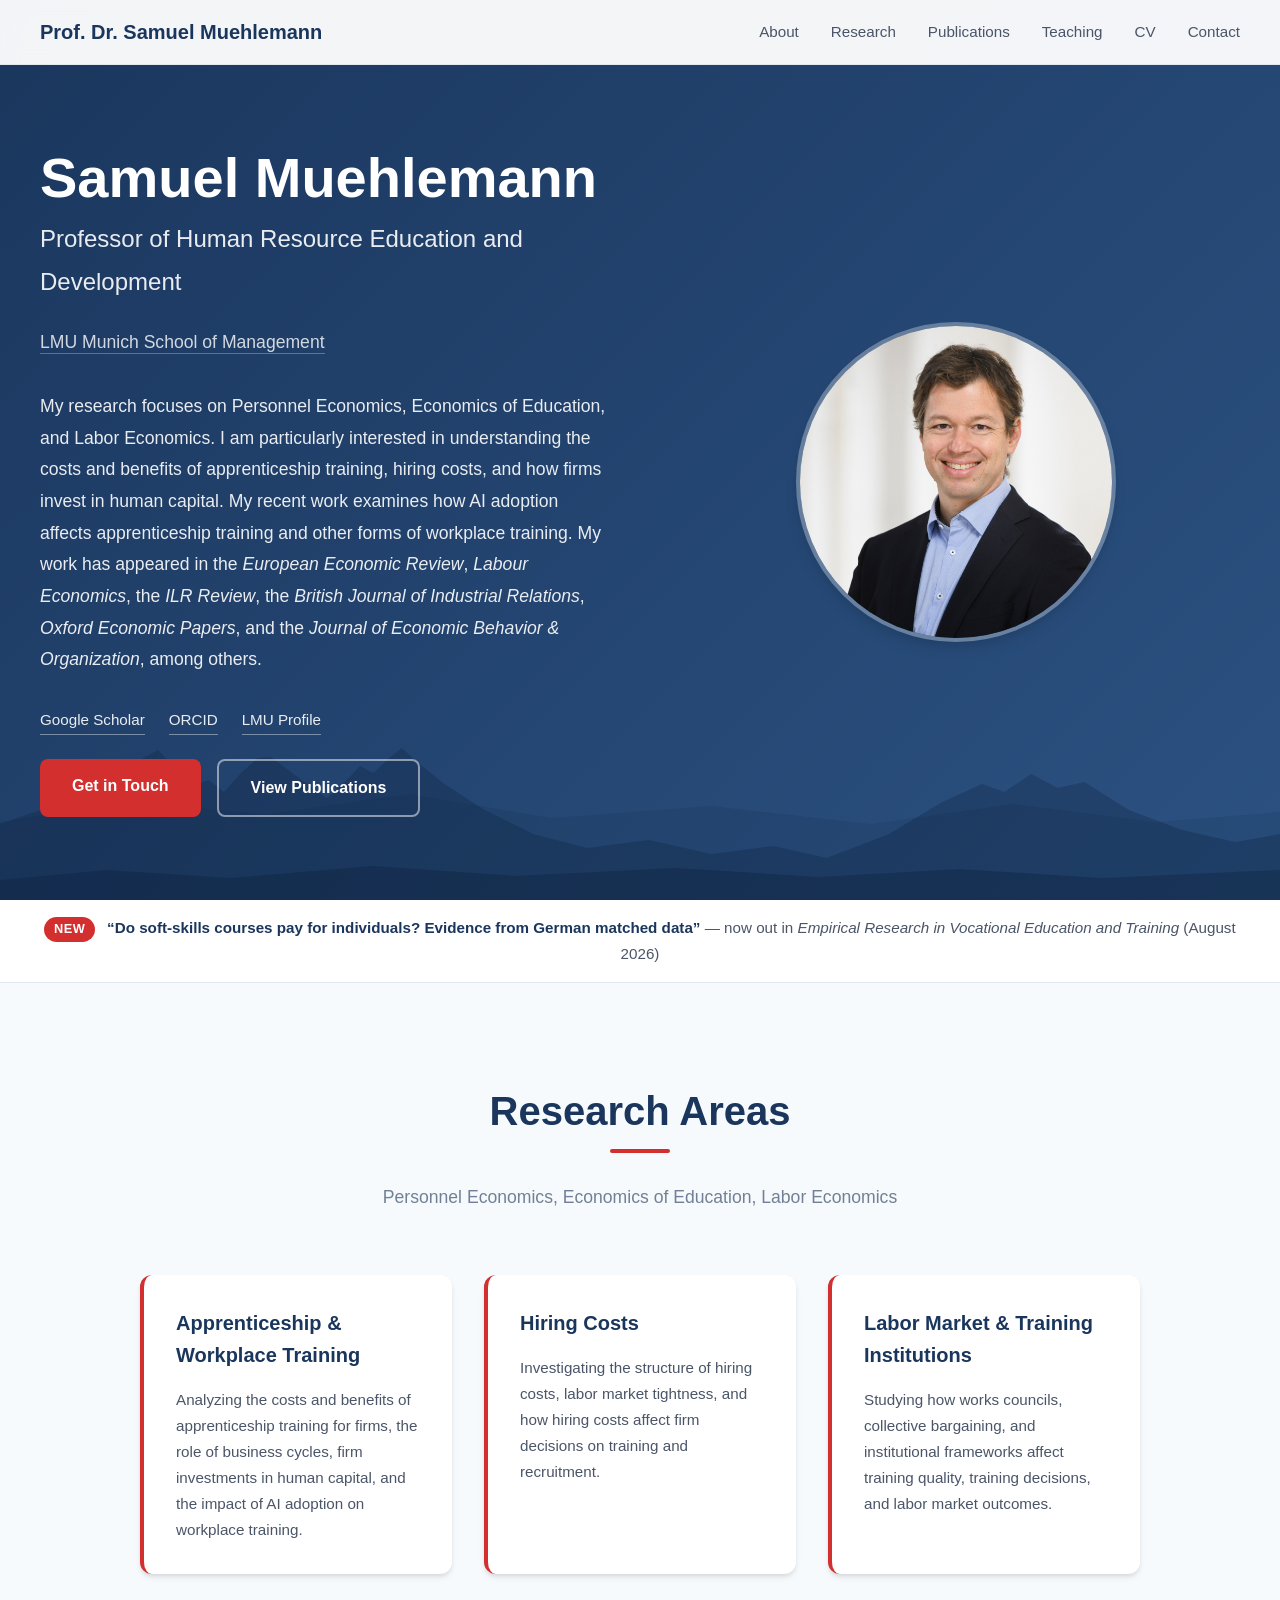
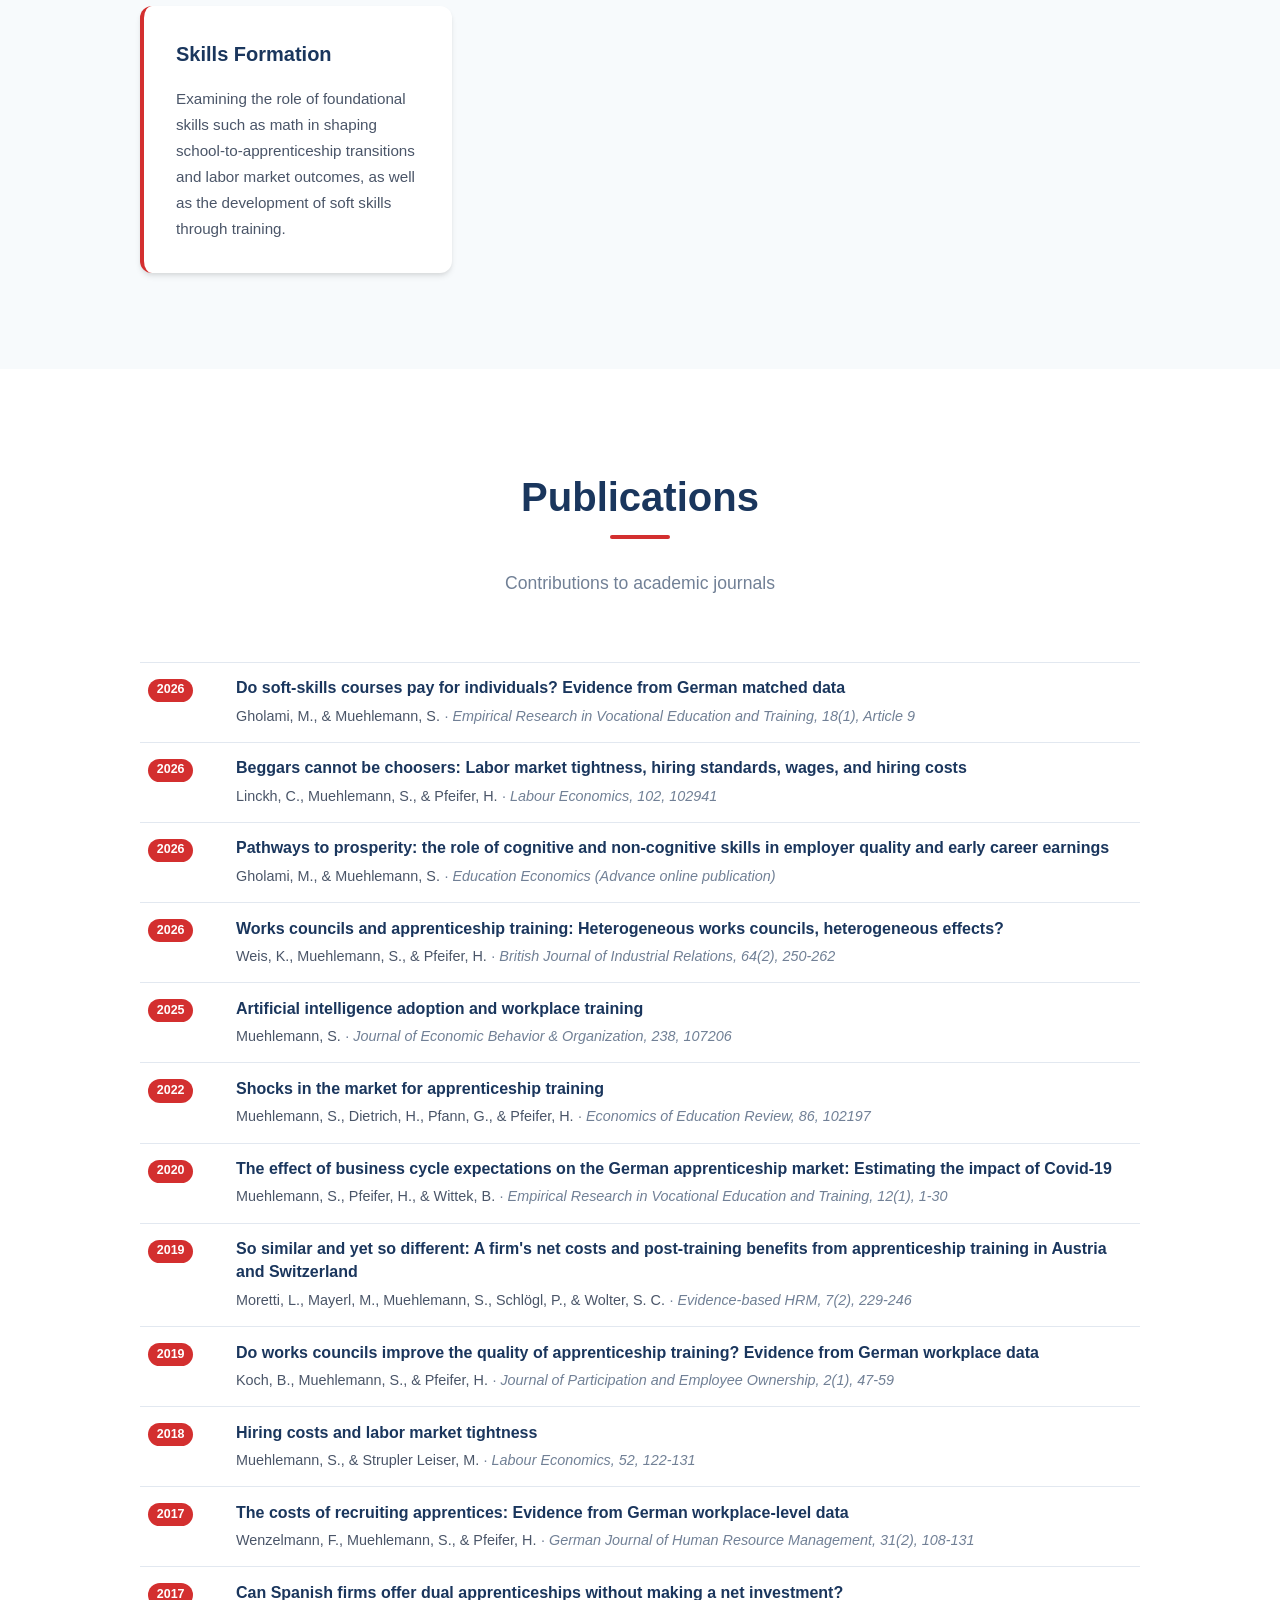
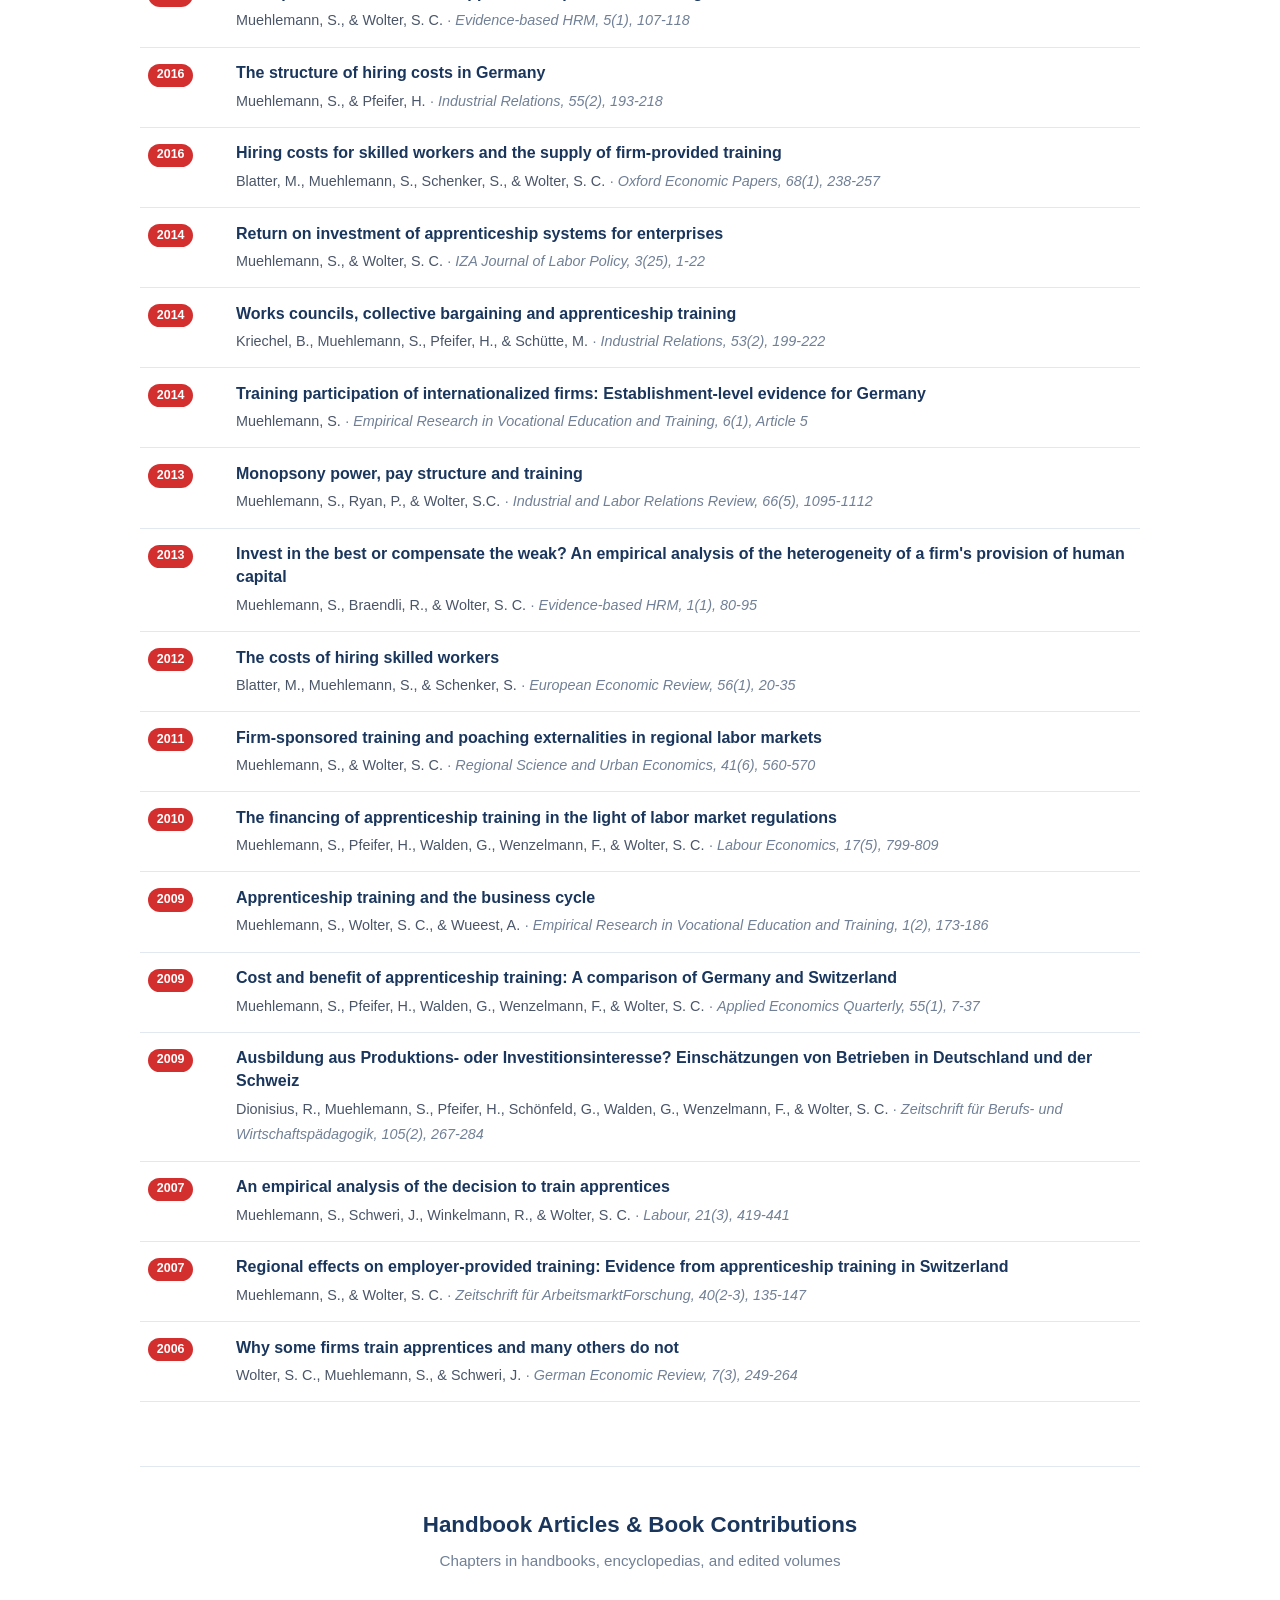
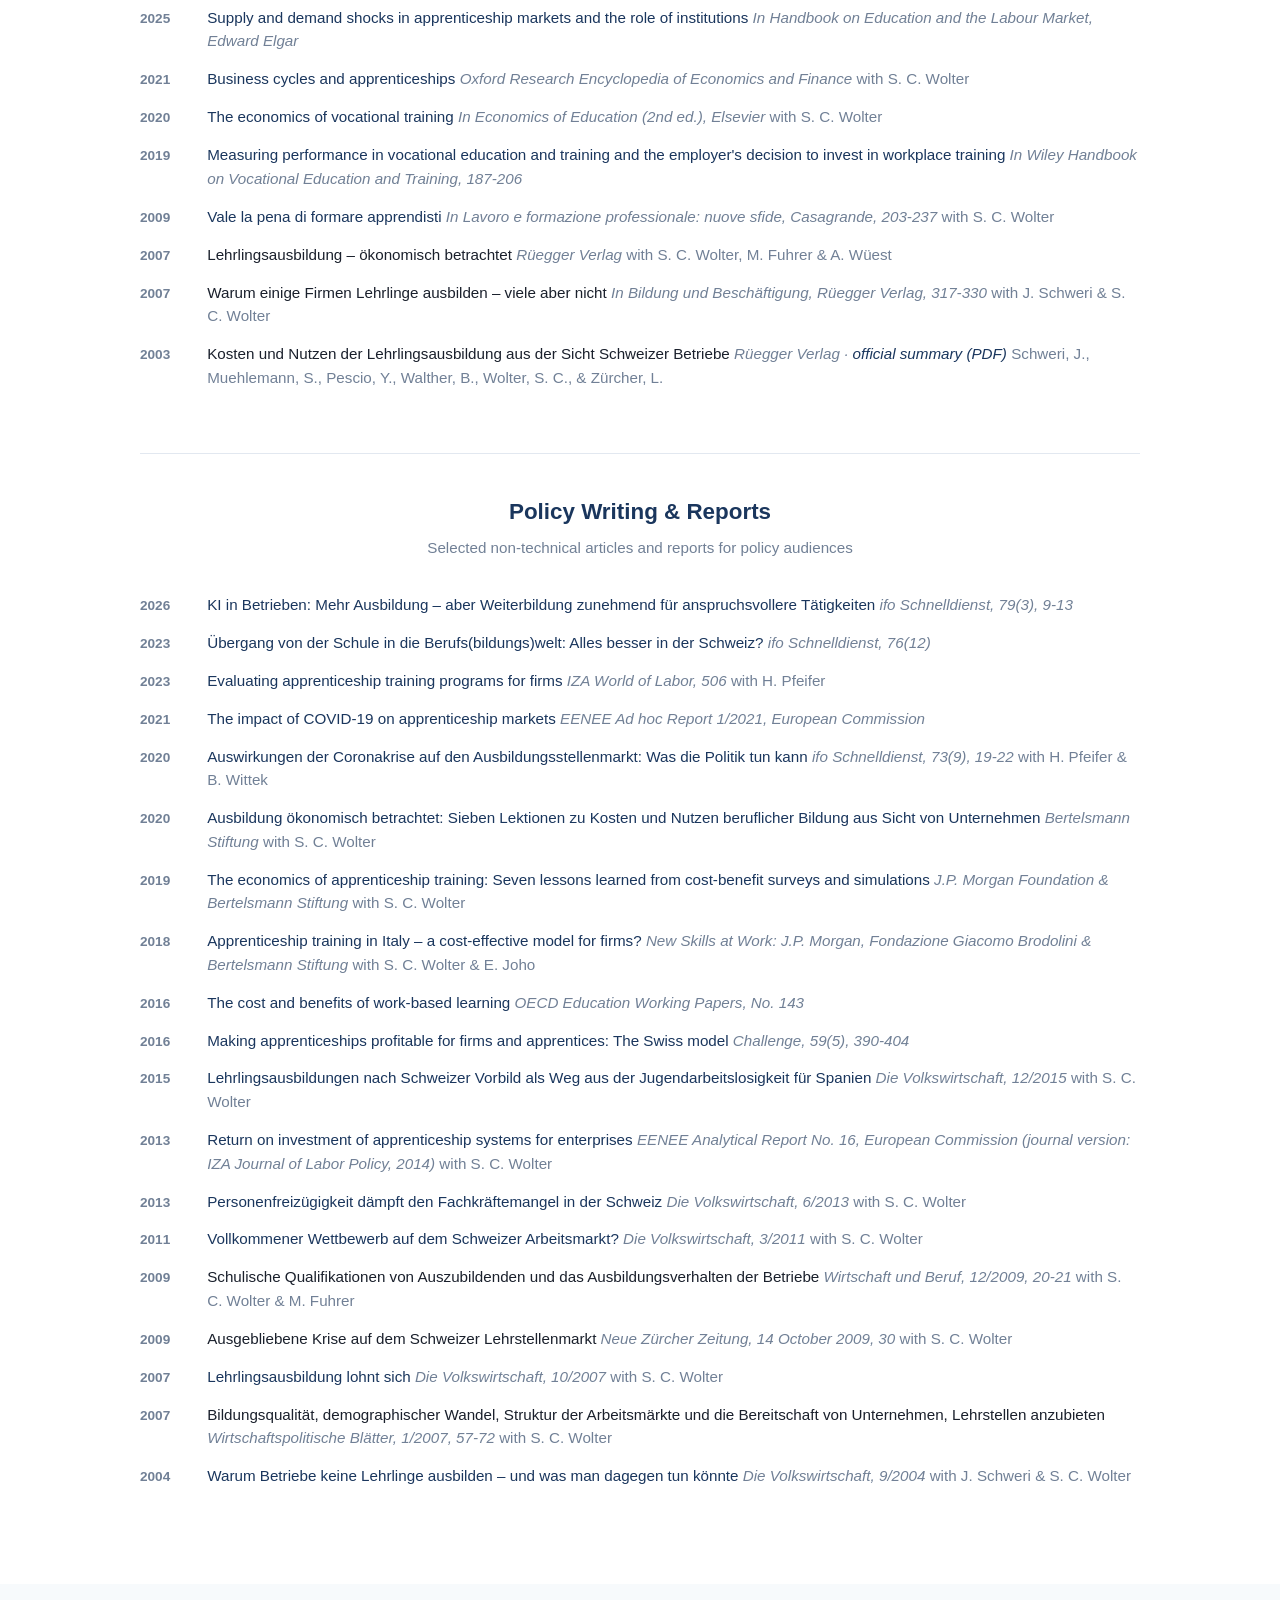
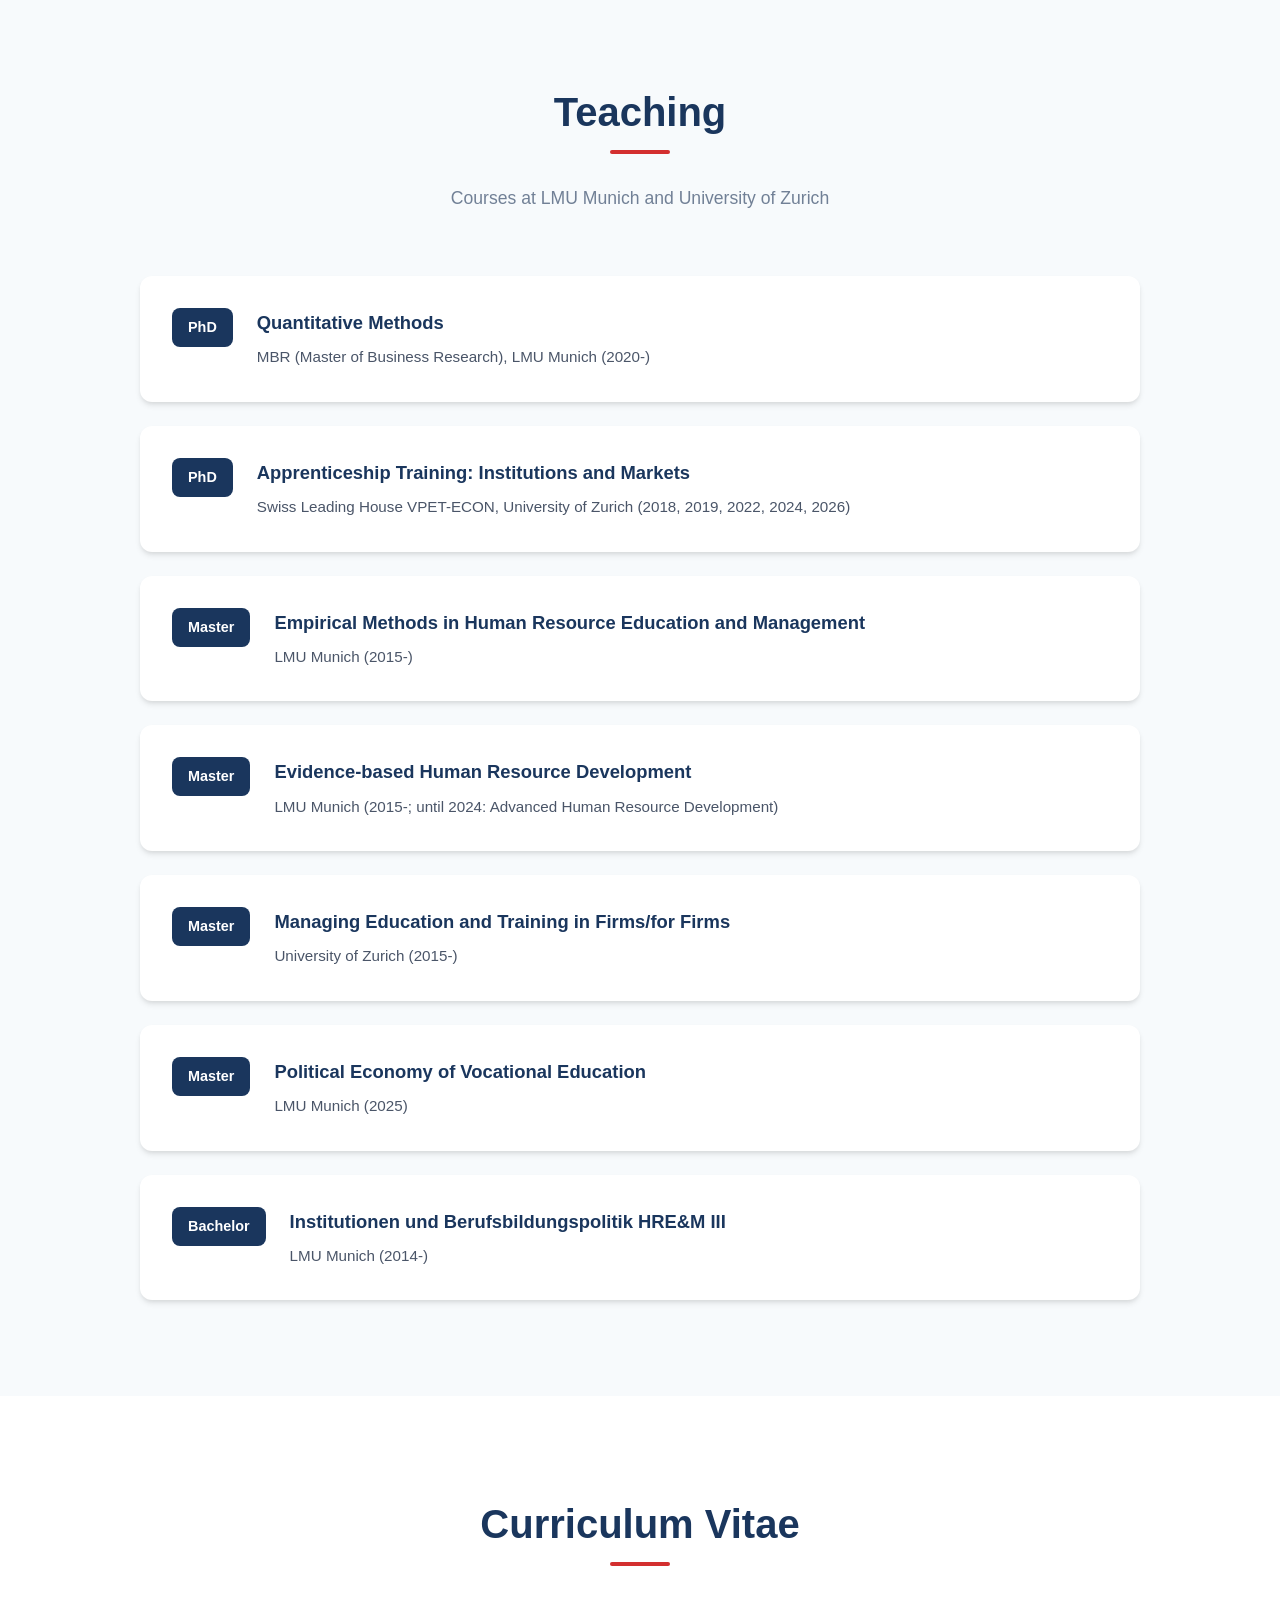
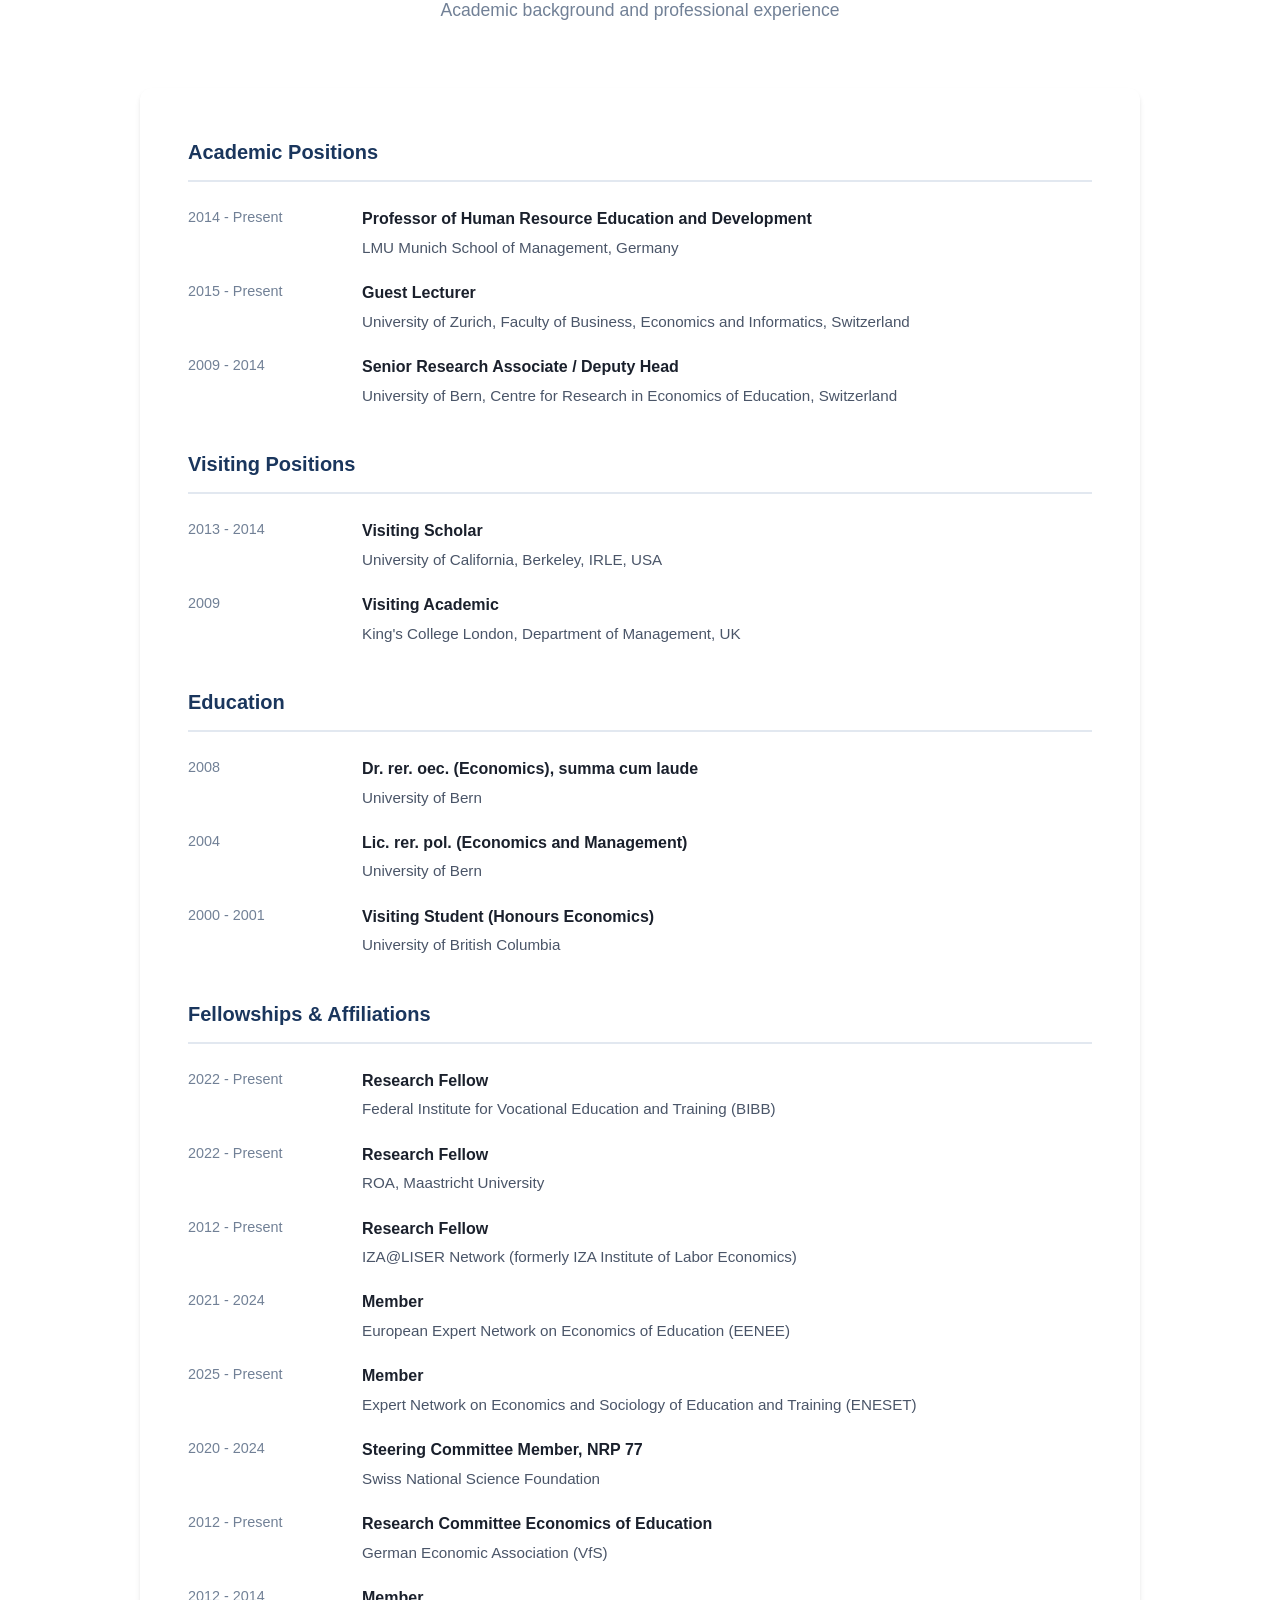
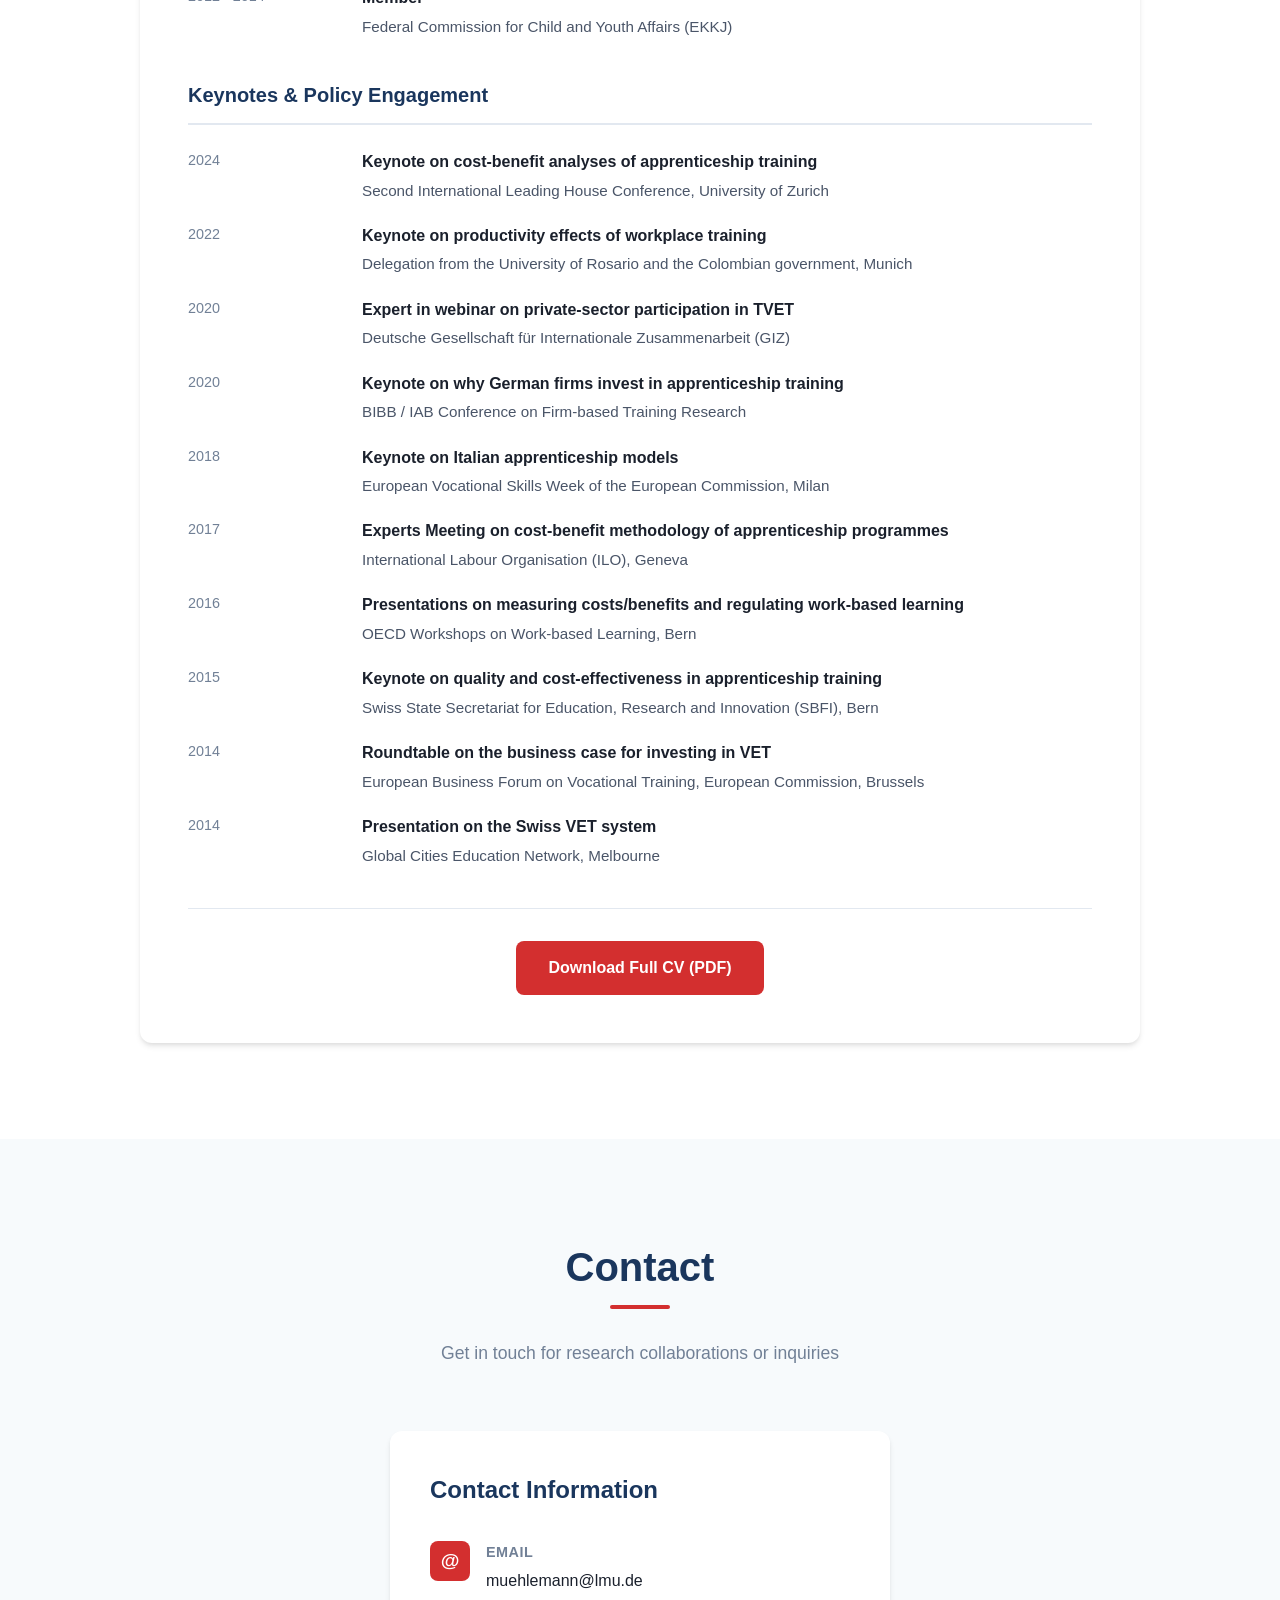
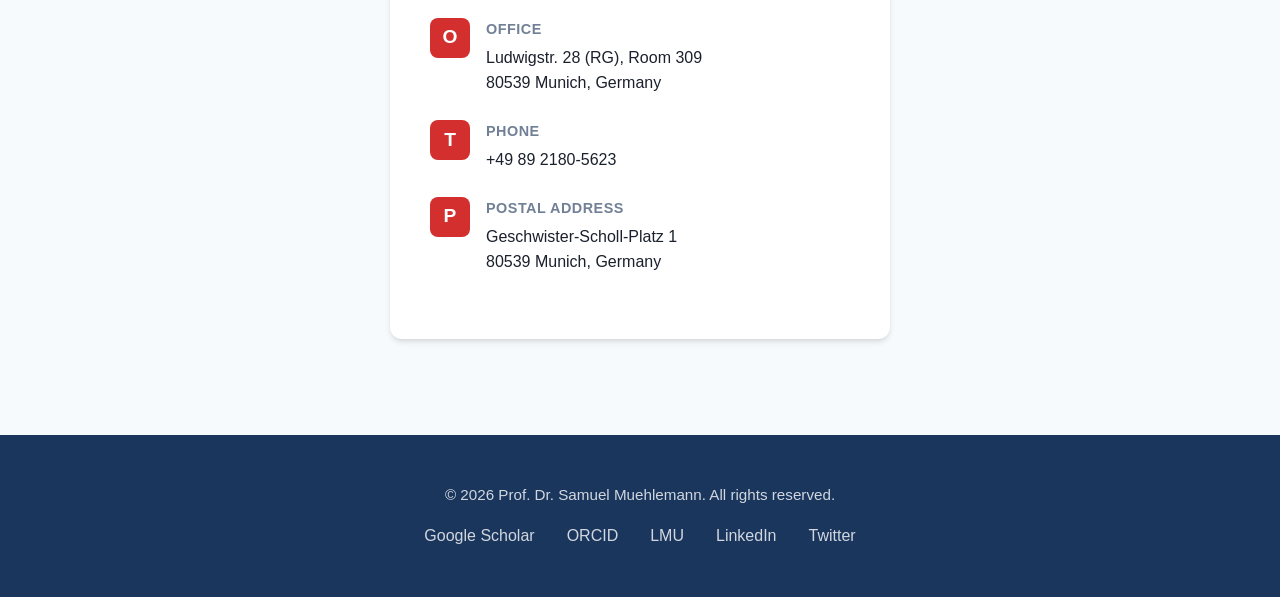
==== commit 414ee0cb: "Complete fellowships on site; add journal-signal sentence to bio - Five affiliations mirrored from t" ====
--- a/index.html
+++ b/index.html
@@ -83,6 +83,9 @@
                     I am particularly interested in understanding the costs and benefits of apprenticeship training,
                     hiring costs, and how firms invest in human capital. My recent work examines how
                     AI adoption affects apprenticeship training and other forms of workplace training.
+                    My work has appeared in the <em>European Economic Review</em>, <em>Labour Economics</em>,
+                    the <em>ILR Review</em>, the <em>British Journal of Industrial Relations</em>,
+                    <em>Oxford Economic Papers</em>, and the <em>Journal of Economic Behavior &amp; Organization</em>, among others.
                 </p>
                 <div class="hero-links">
                     <a href="https://scholar.google.de/citations?user=mkNGu5kAAAAJ&hl=de" target="_blank" rel="noopener">Google Scholar</a>
@@ -722,6 +725,41 @@
                         <div class="details">
                             <h4>Research Fellow</h4>
                             <p>IZA@LISER Network (formerly IZA Institute of Labor Economics)</p>
+                        </div>
+                    </div>
+                    <div class="cv-item">
+                        <span class="date">2021 - 2024</span>
+                        <div class="details">
+                            <h4>Member</h4>
+                            <p>European Expert Network on Economics of Education (EENEE)</p>
+                        </div>
+                    </div>
+                    <div class="cv-item">
+                        <span class="date">2025 - Present</span>
+                        <div class="details">
+                            <h4>Member</h4>
+                            <p>Expert Network on Economics and Sociology of Education and Training (ENESET)</p>
+                        </div>
+                    </div>
+                    <div class="cv-item">
+                        <span class="date">2020 - 2024</span>
+                        <div class="details">
+                            <h4>Steering Committee Member, NRP 77</h4>
+                            <p>Swiss National Science Foundation</p>
+                        </div>
+                    </div>
+                    <div class="cv-item">
+                        <span class="date">2012 - Present</span>
+                        <div class="details">
+                            <h4>Research Committee Economics of Education</h4>
+                            <p>German Economic Association (VfS)</p>
+                        </div>
+                    </div>
+                    <div class="cv-item">
+                        <span class="date">2012 - 2014</span>
+                        <div class="details">
+                            <h4>Member</h4>
+                            <p>Federal Commission for Child and Youth Affairs (EKKJ)</p>
                         </div>
                     </div>
                 </div>
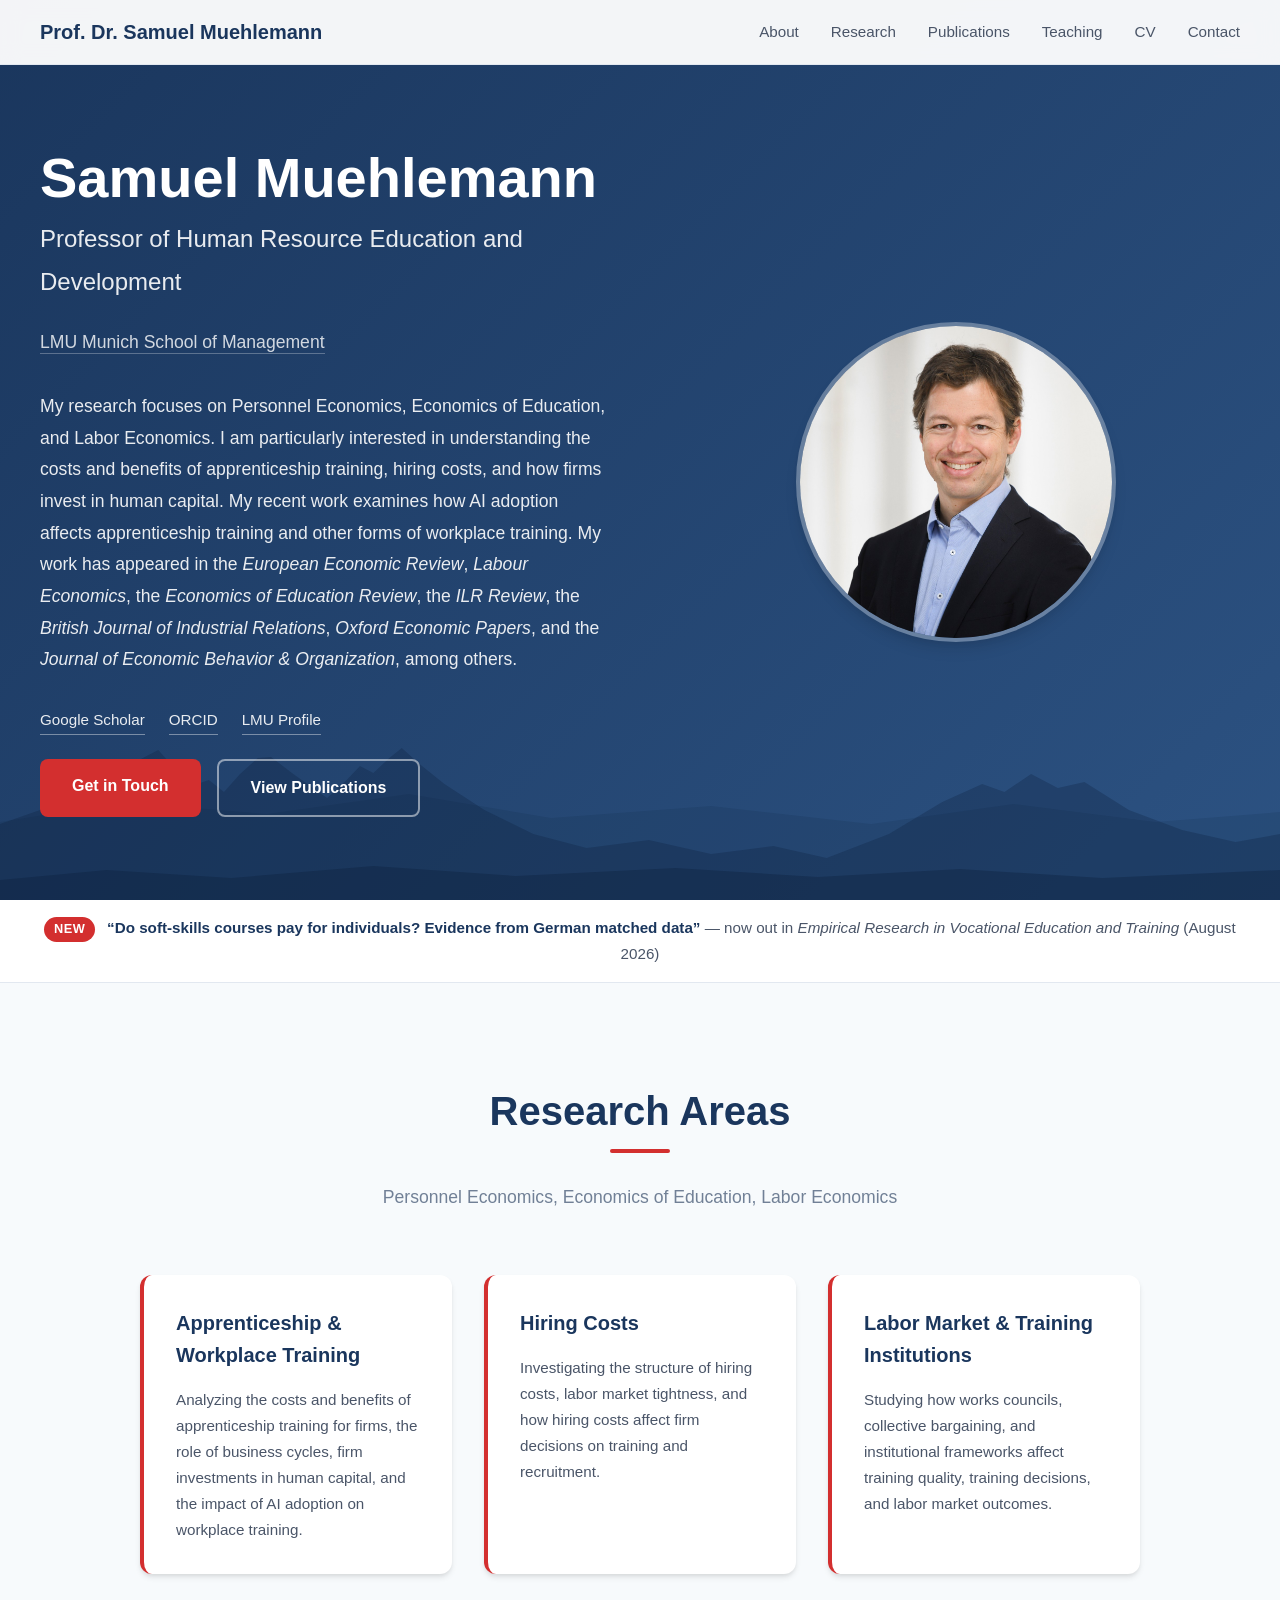
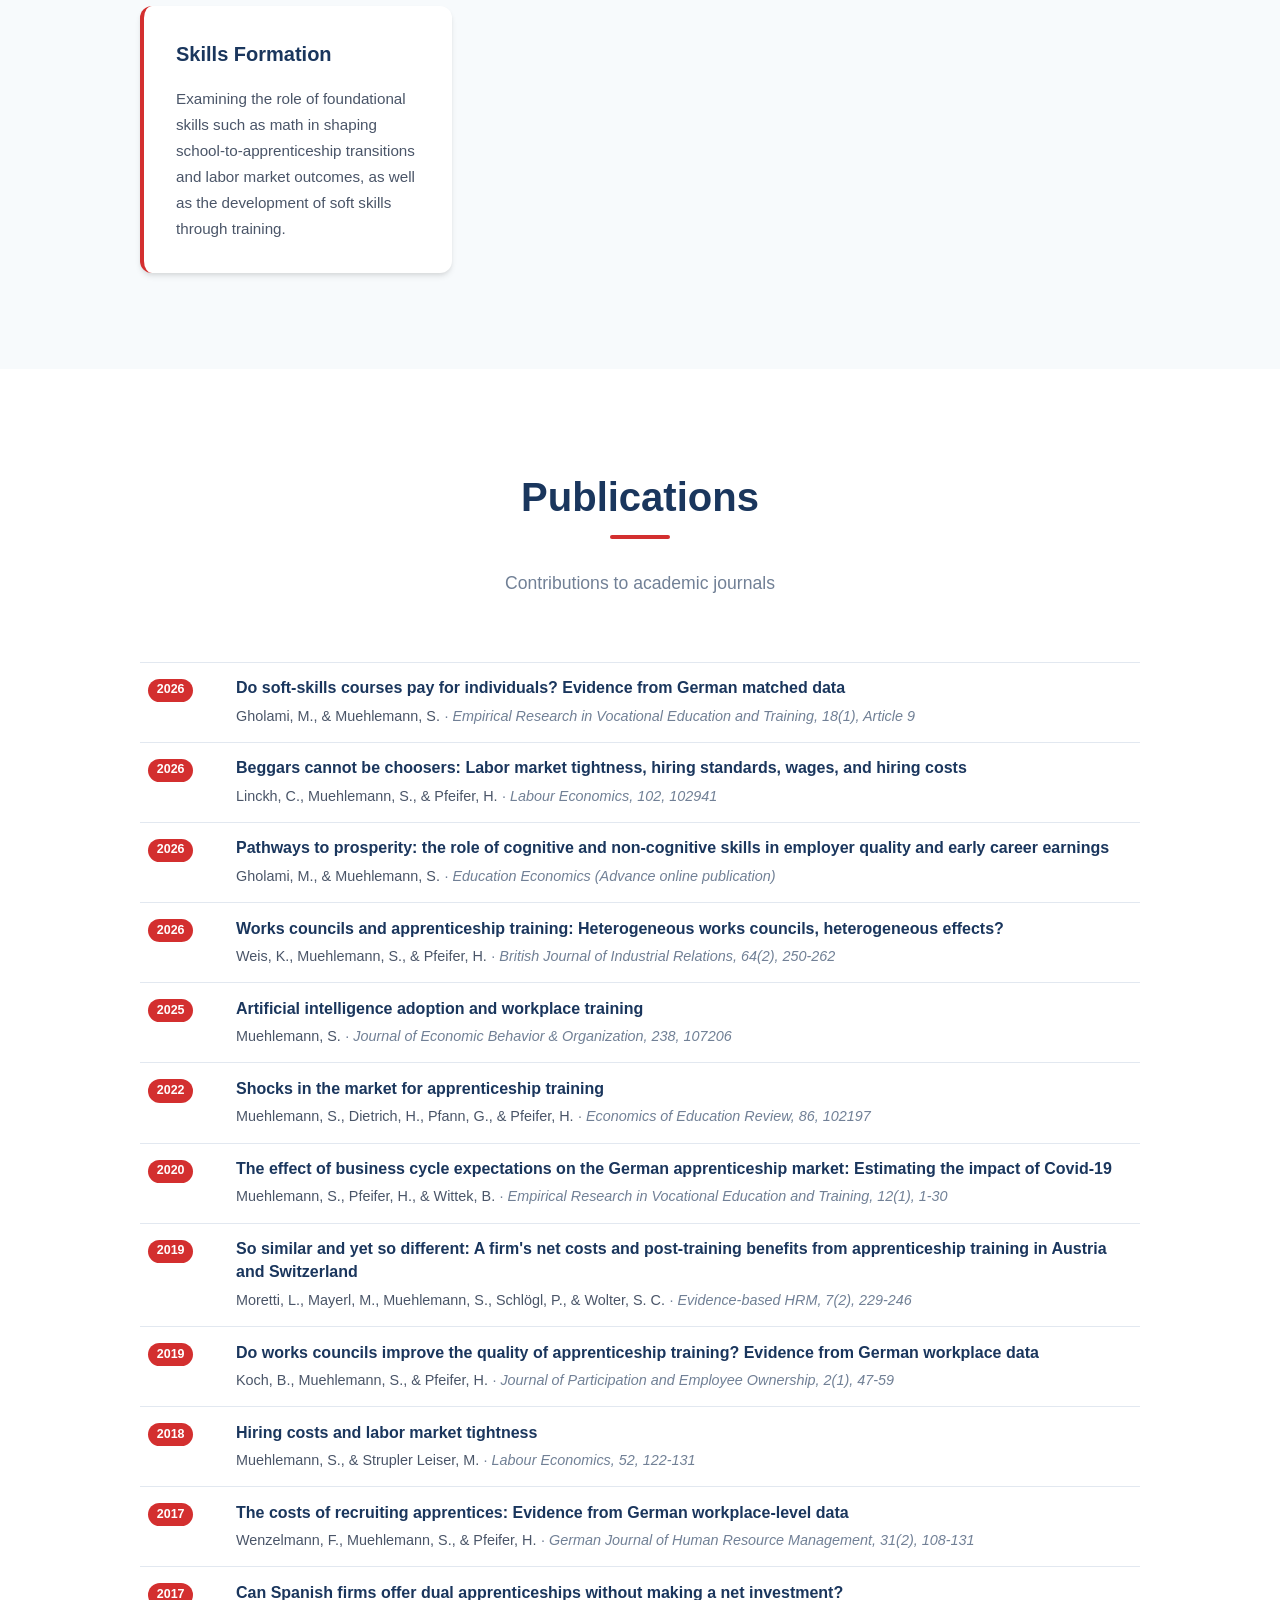
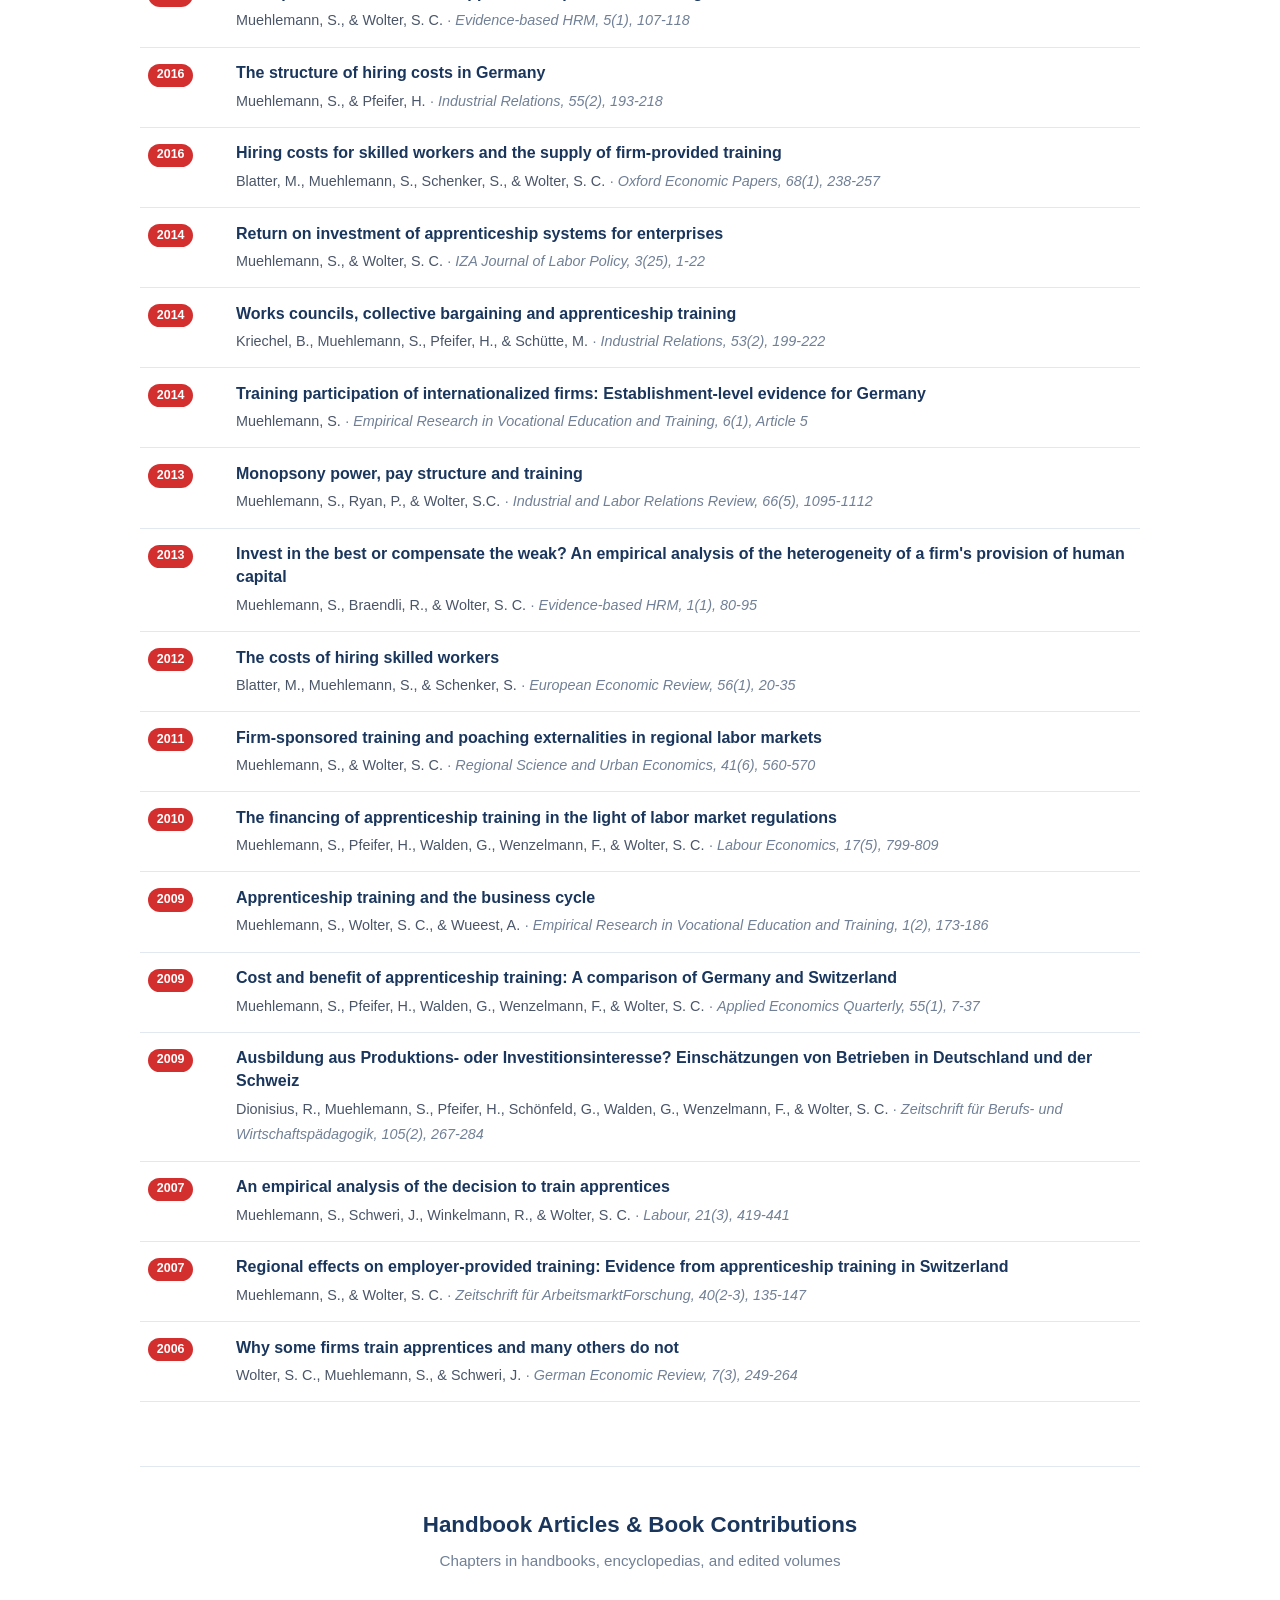
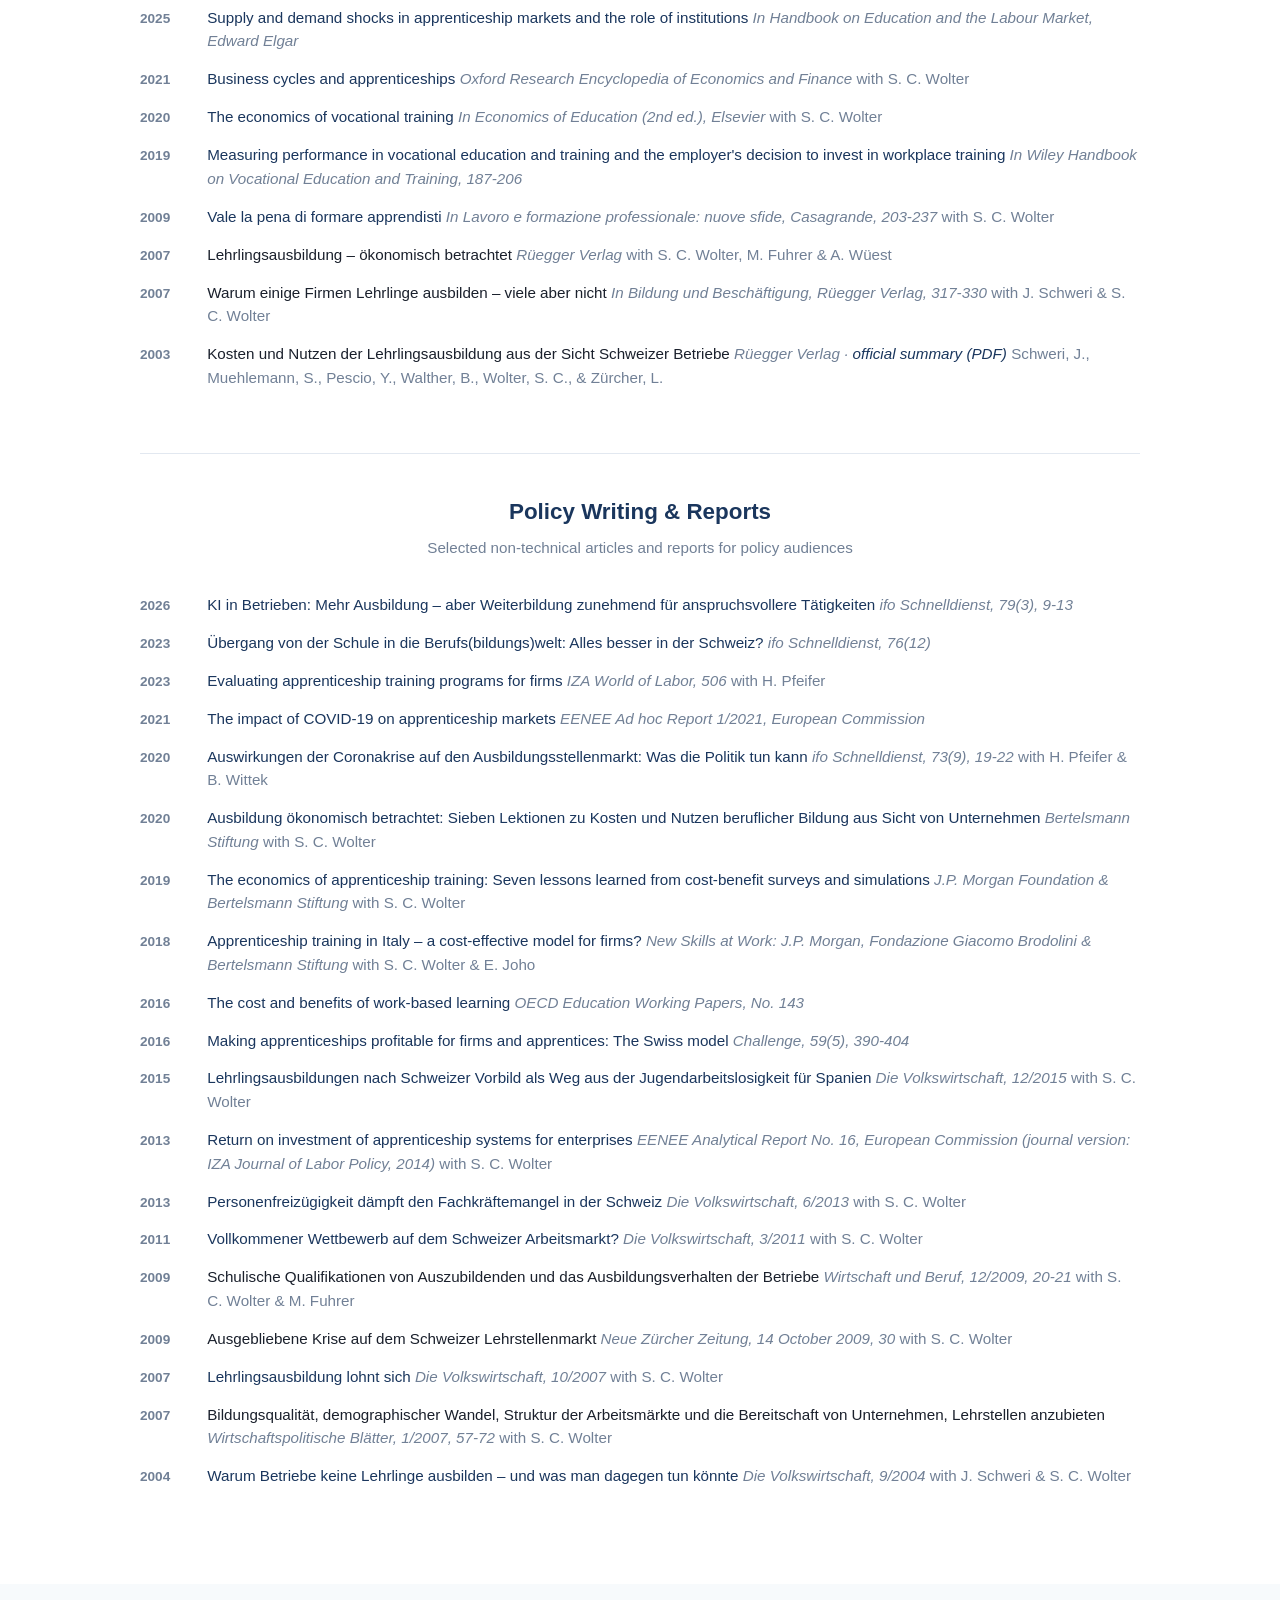
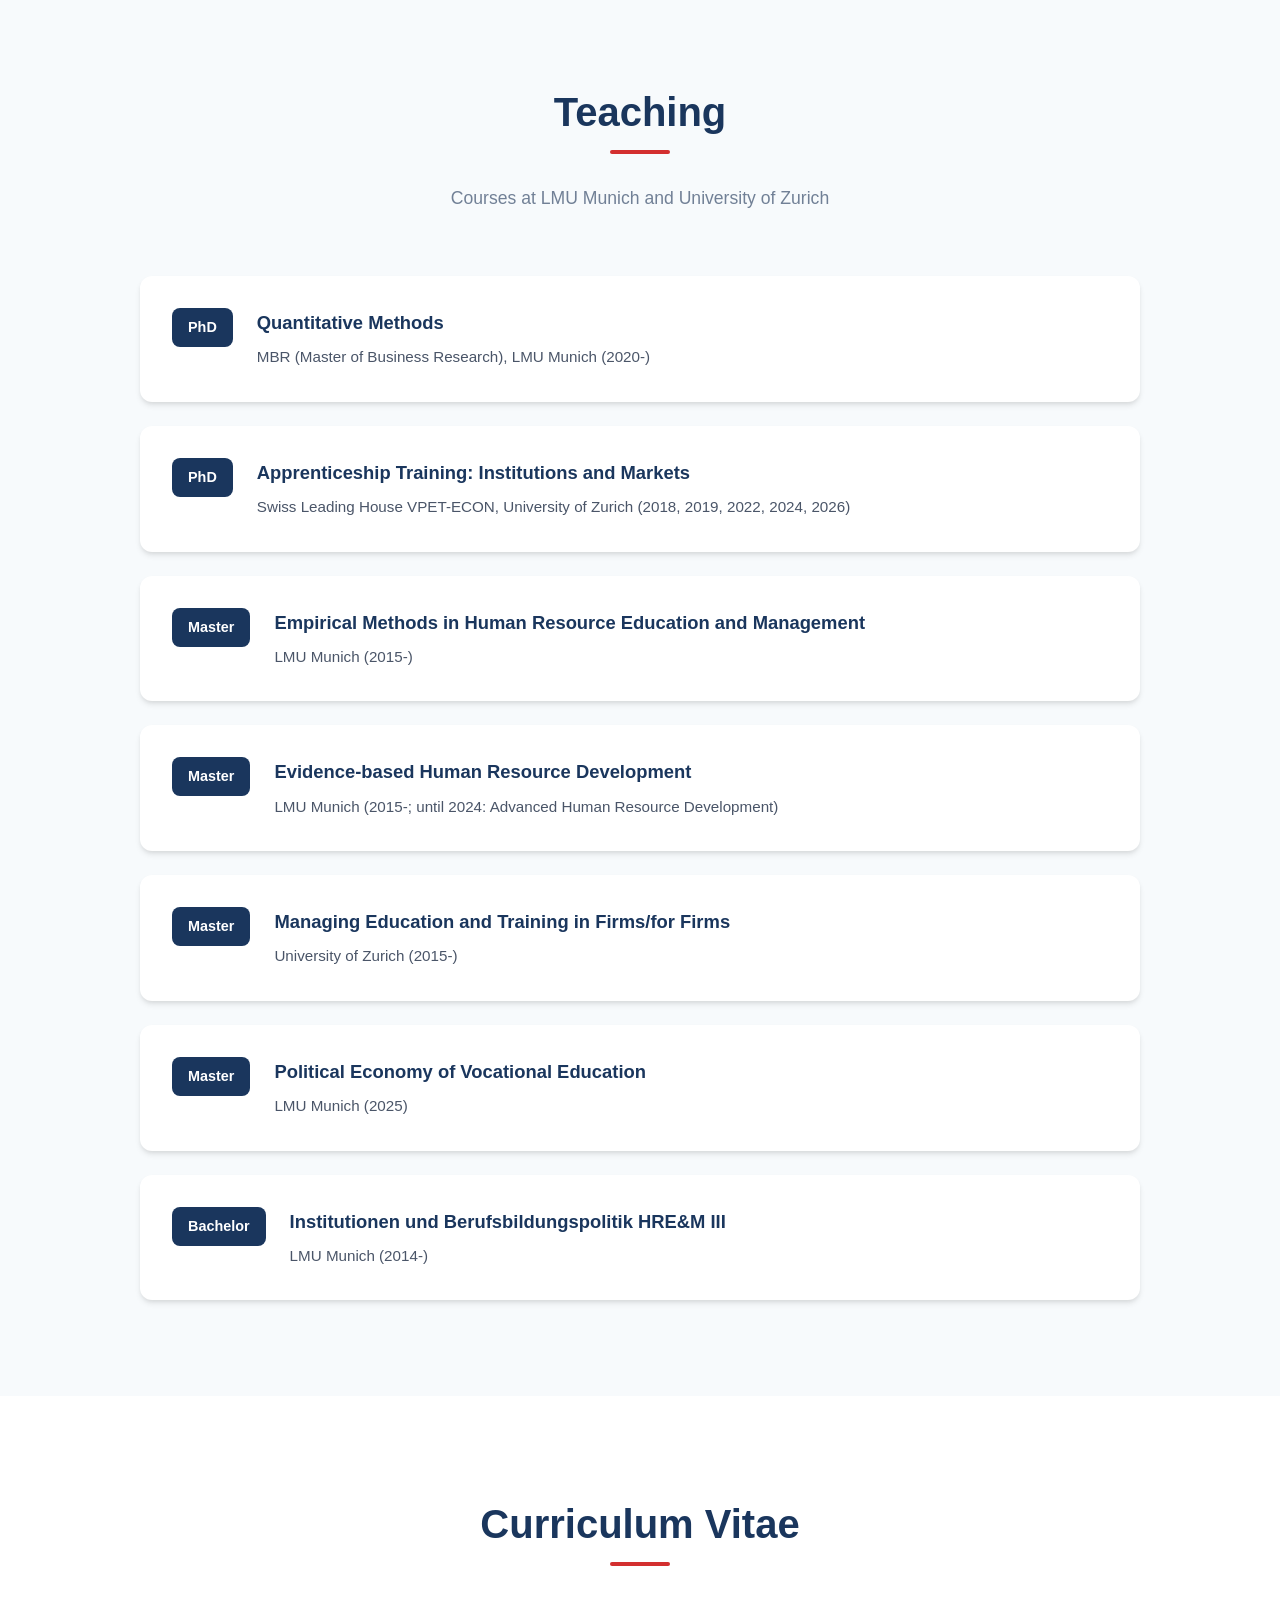
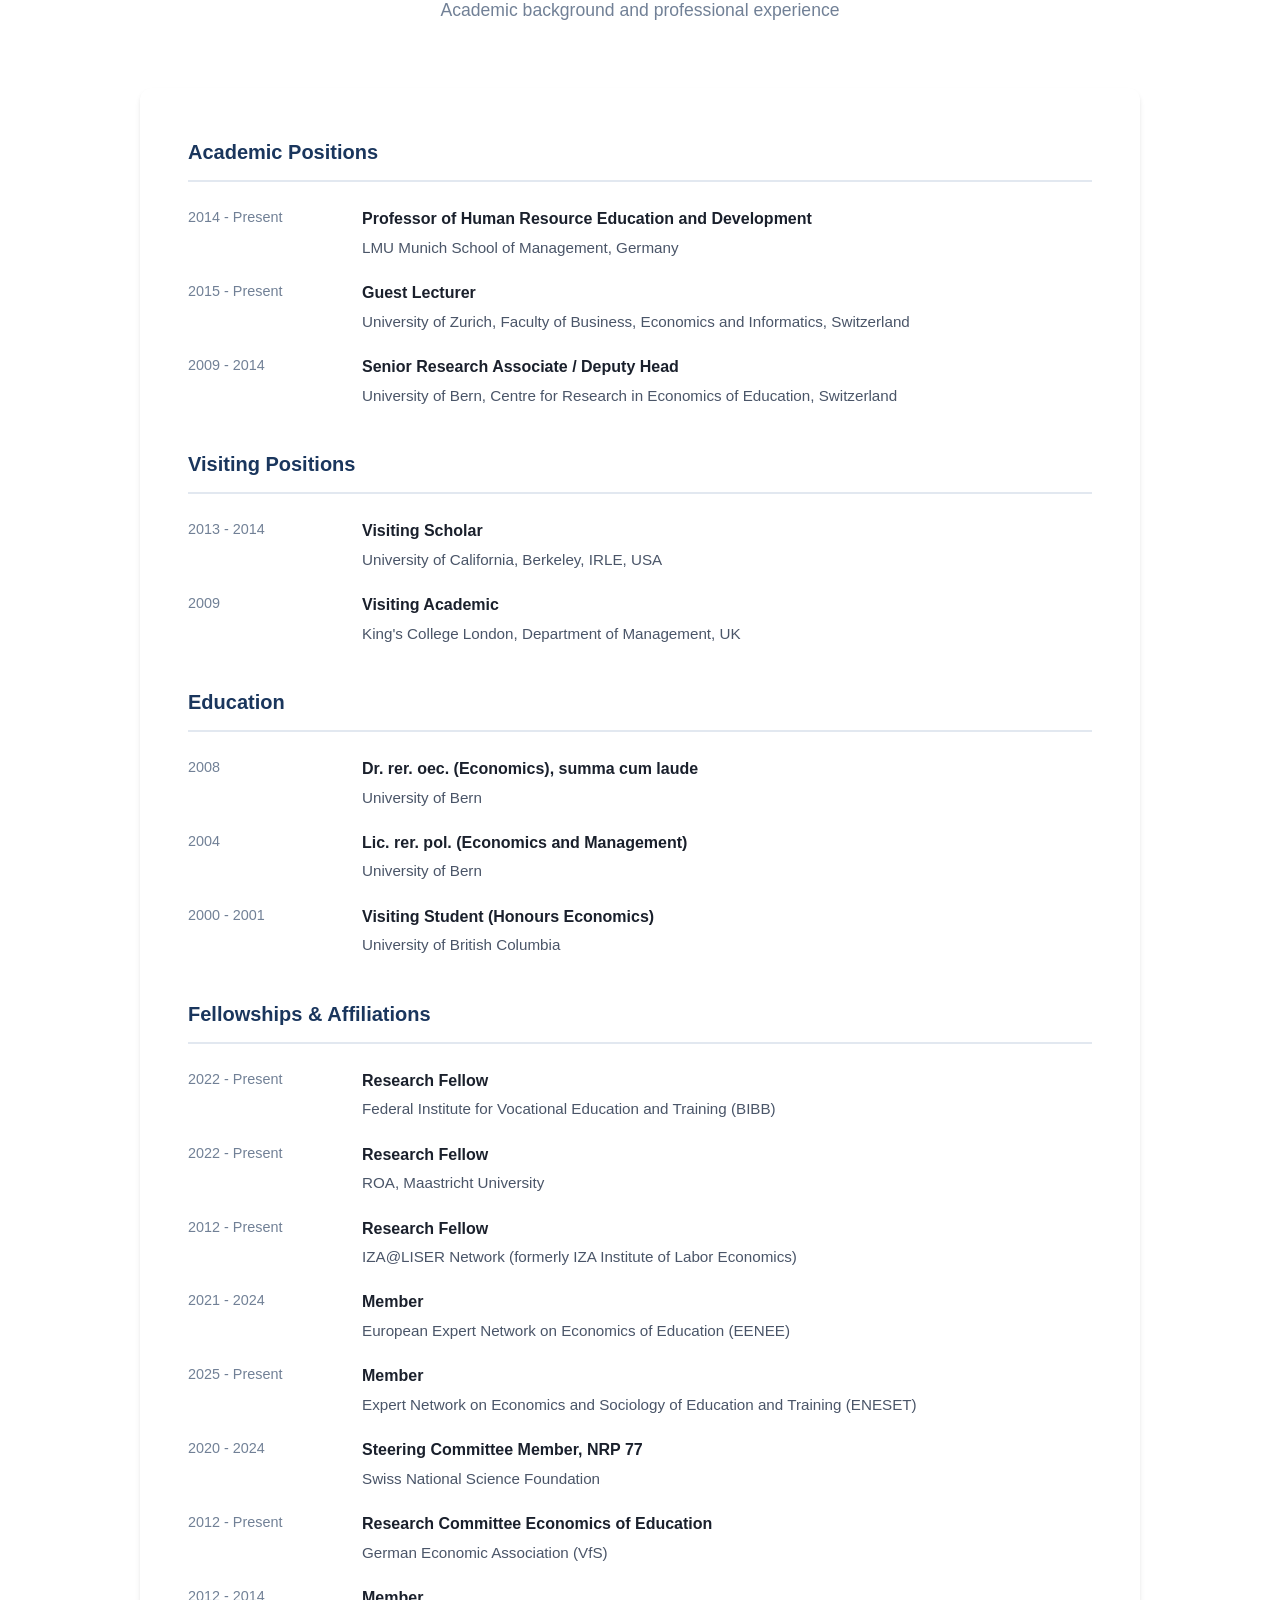
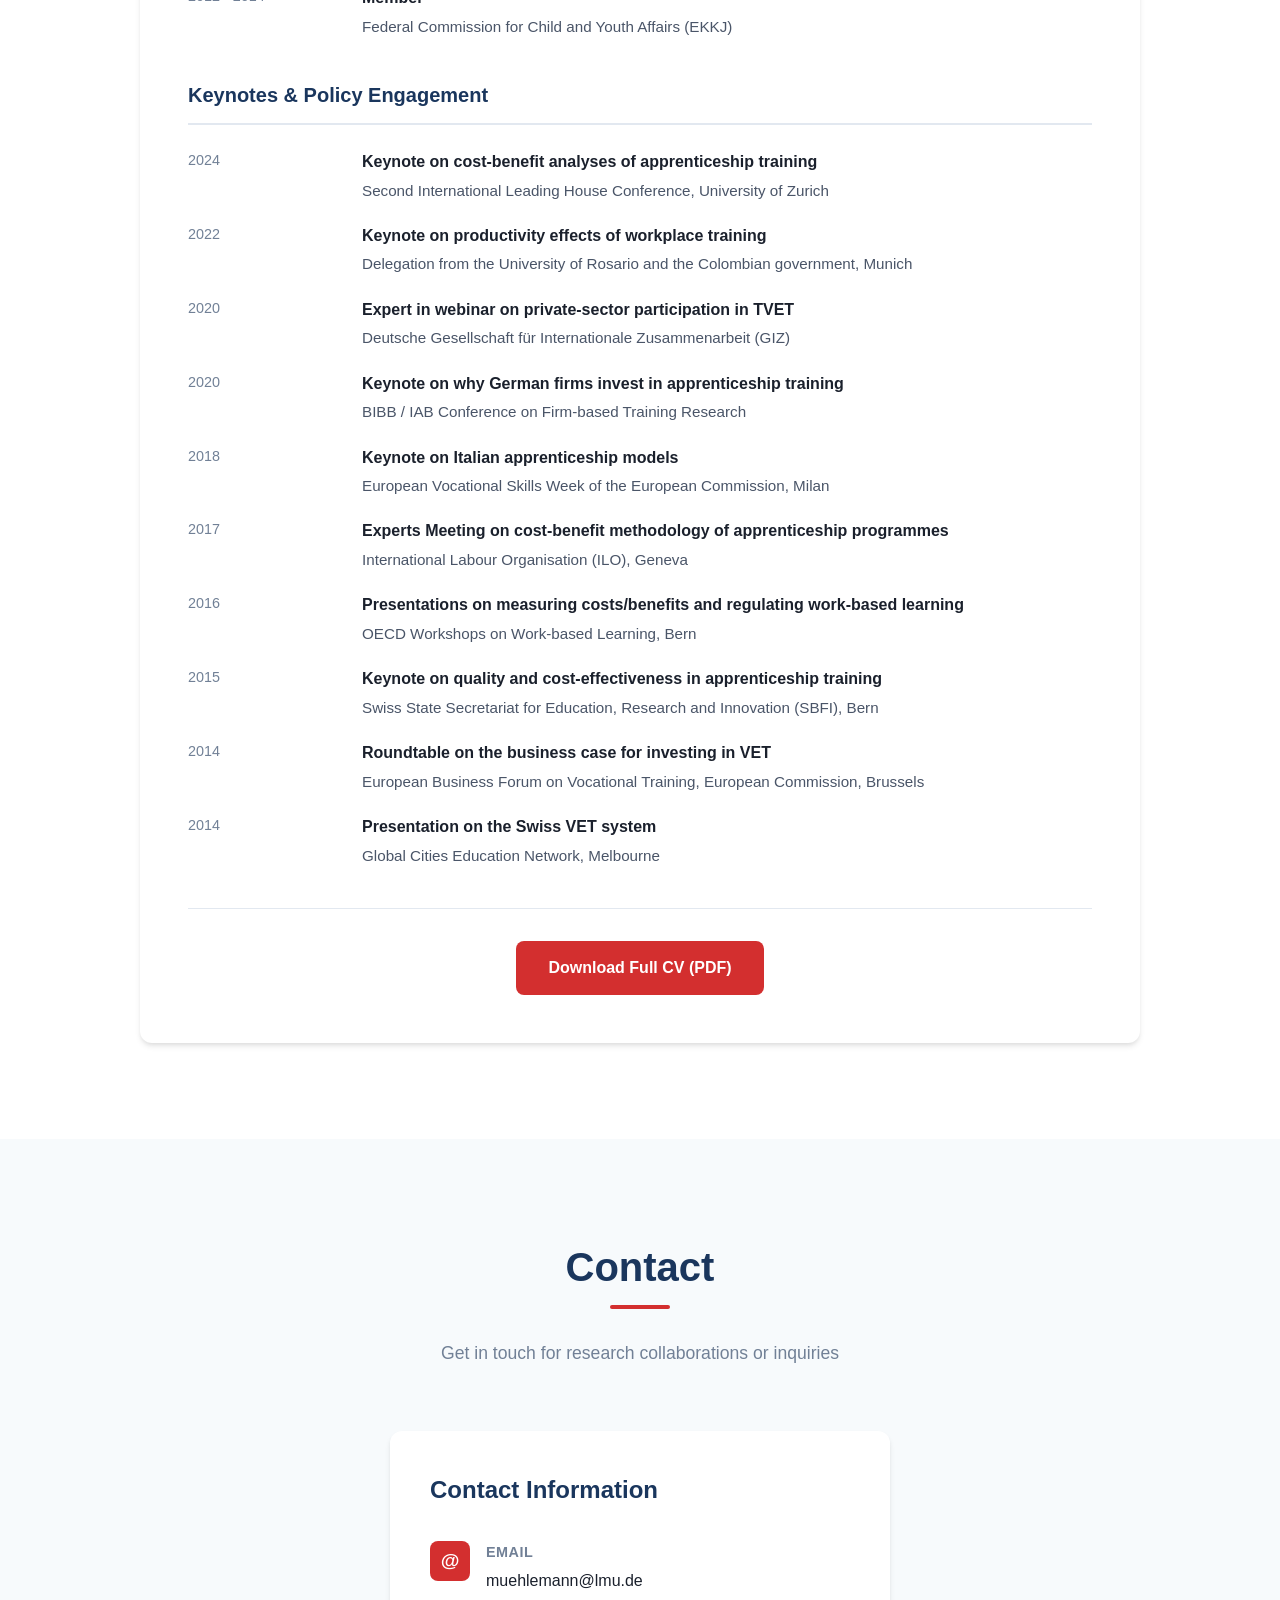
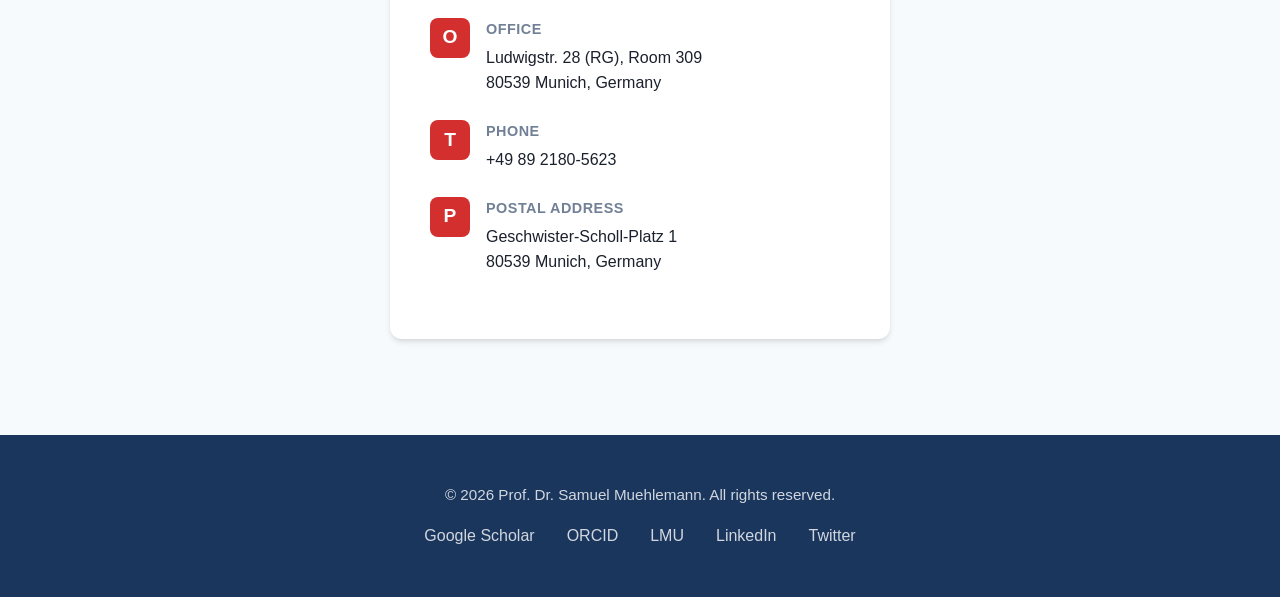
==== commit 3f68befc: "Add Economics of Education Review to the bio's journal list Co-Authored-By: Claude Fable 5 <noreply@" ====
--- a/index.html
+++ b/index.html
@@ -84,8 +84,9 @@
                     hiring costs, and how firms invest in human capital. My recent work examines how
                     AI adoption affects apprenticeship training and other forms of workplace training.
                     My work has appeared in the <em>European Economic Review</em>, <em>Labour Economics</em>,
-                    the <em>ILR Review</em>, the <em>British Journal of Industrial Relations</em>,
-                    <em>Oxford Economic Papers</em>, and the <em>Journal of Economic Behavior &amp; Organization</em>, among others.
+                    the <em>Economics of Education Review</em>, the <em>ILR Review</em>,
+                    the <em>British Journal of Industrial Relations</em>, <em>Oxford Economic Papers</em>,
+                    and the <em>Journal of Economic Behavior &amp; Organization</em>, among others.
                 </p>
                 <div class="hero-links">
                     <a href="https://scholar.google.de/citations?user=mkNGu5kAAAAJ&hl=de" target="_blank" rel="noopener">Google Scholar</a>
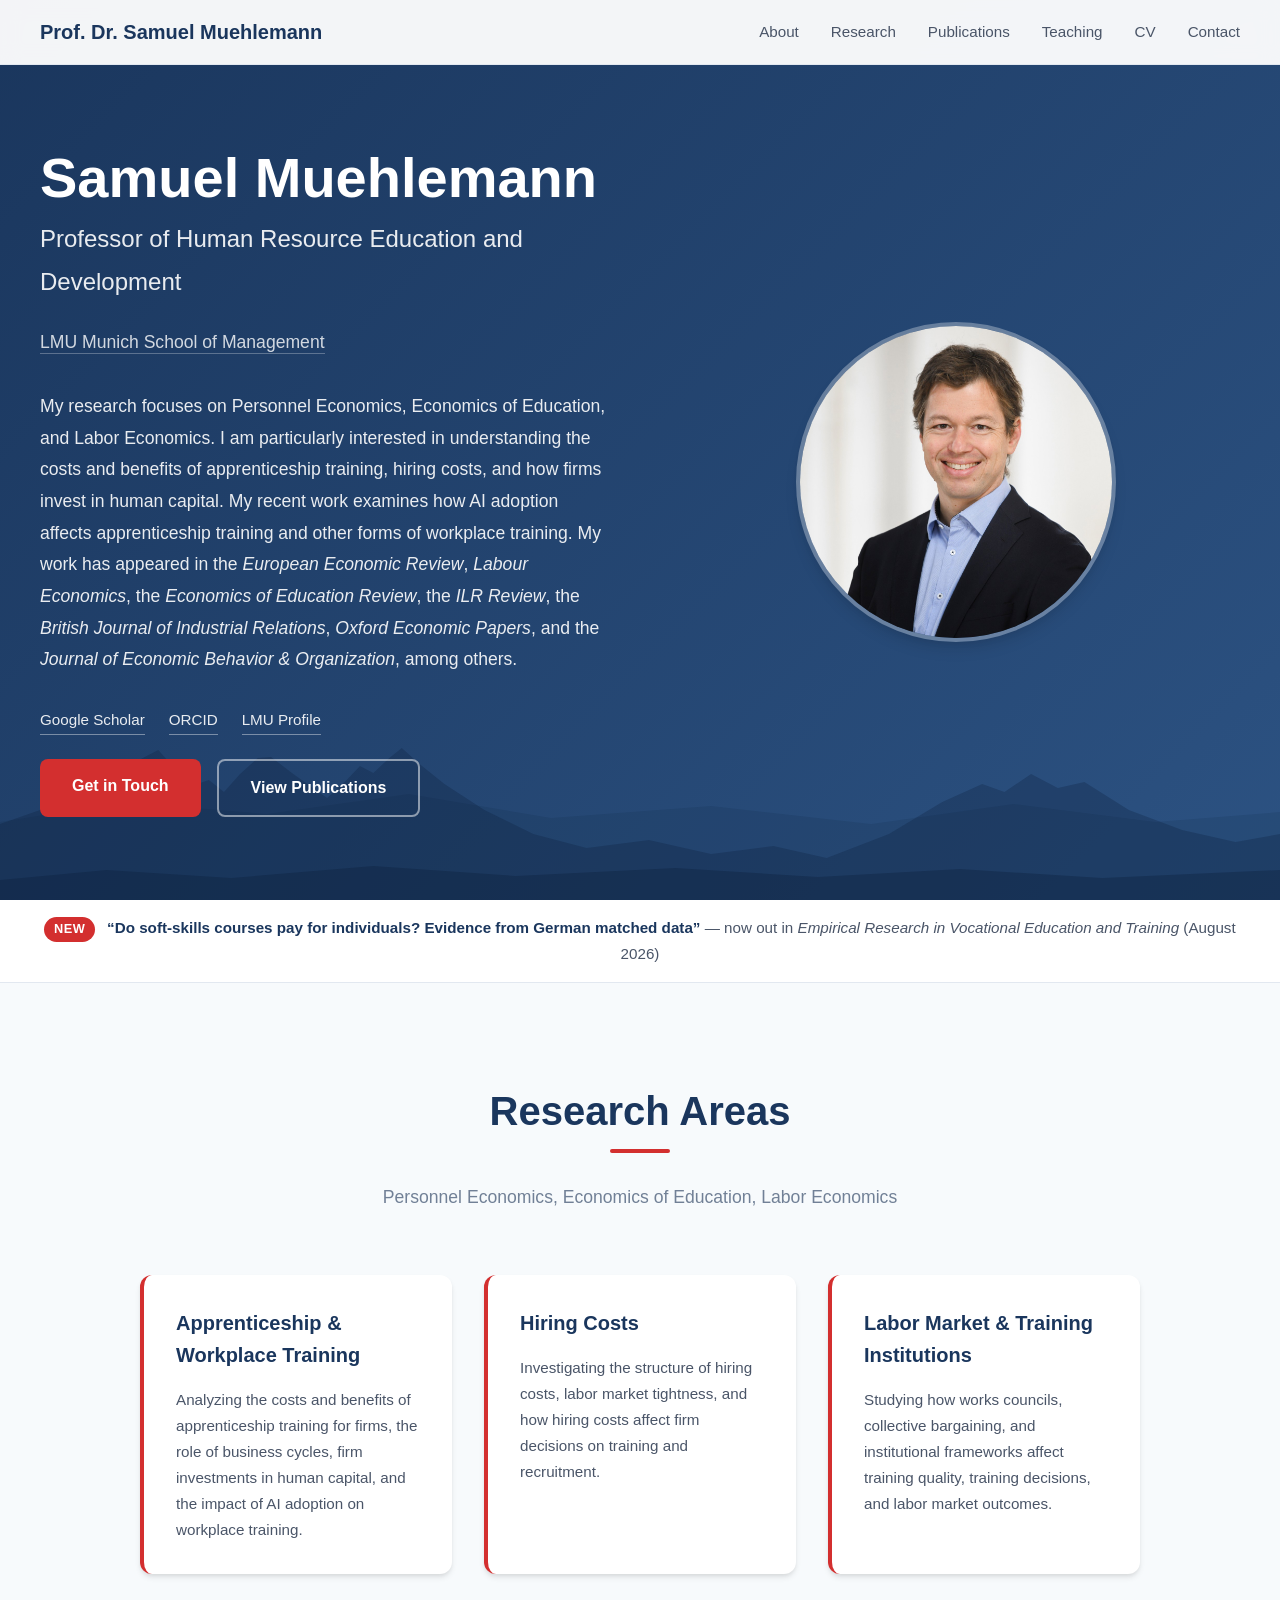
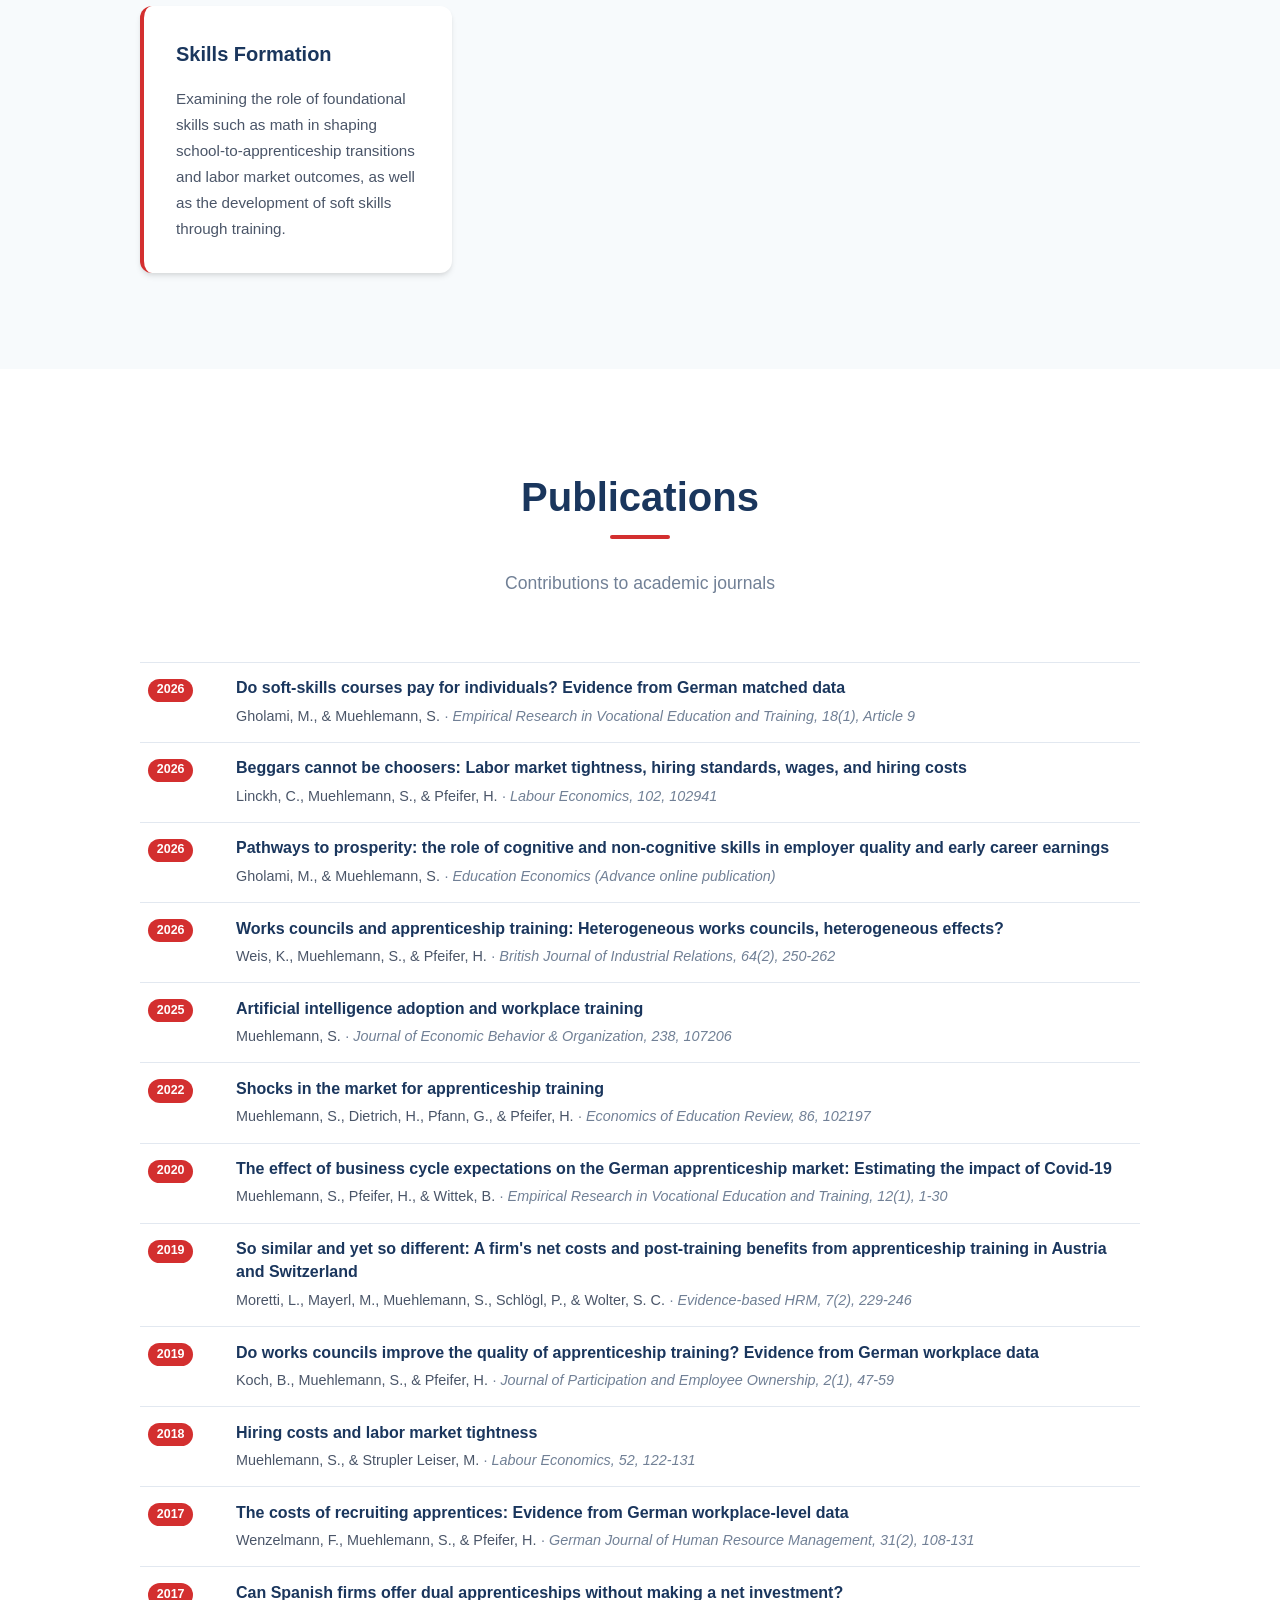
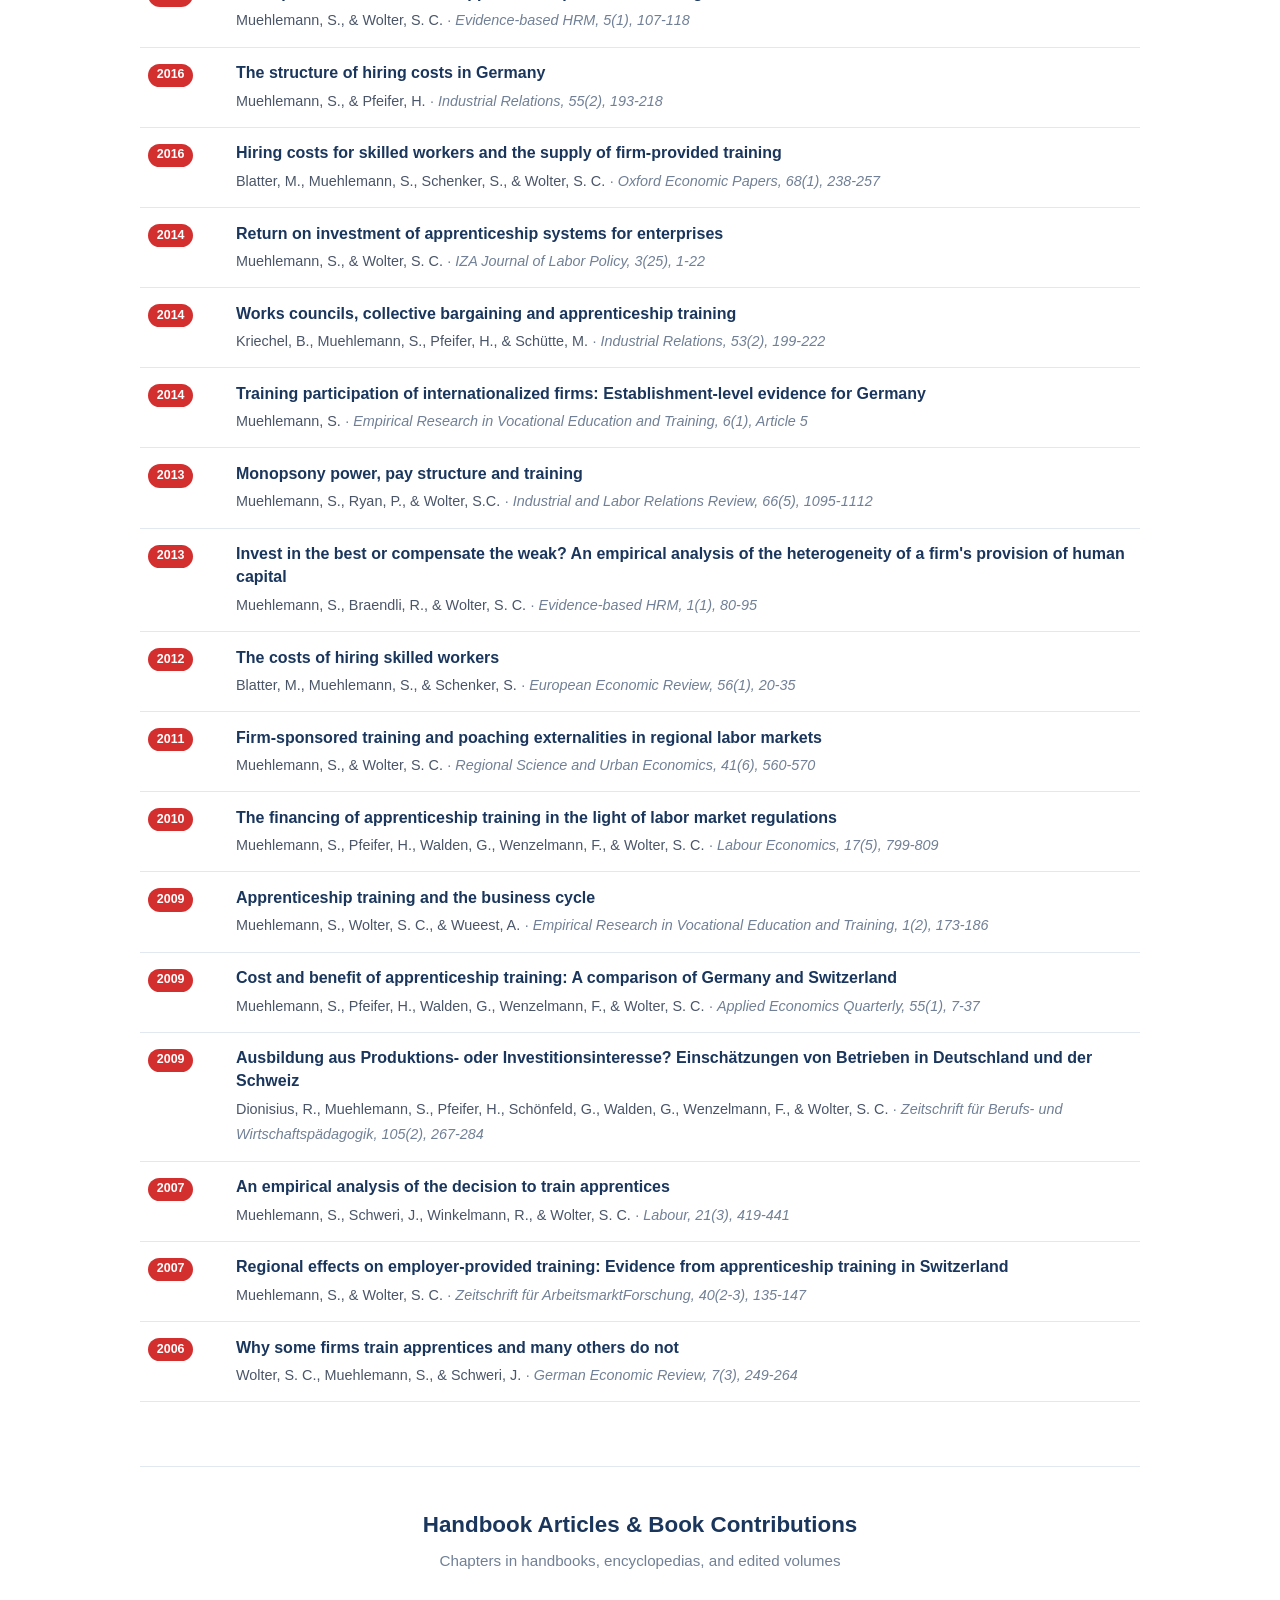
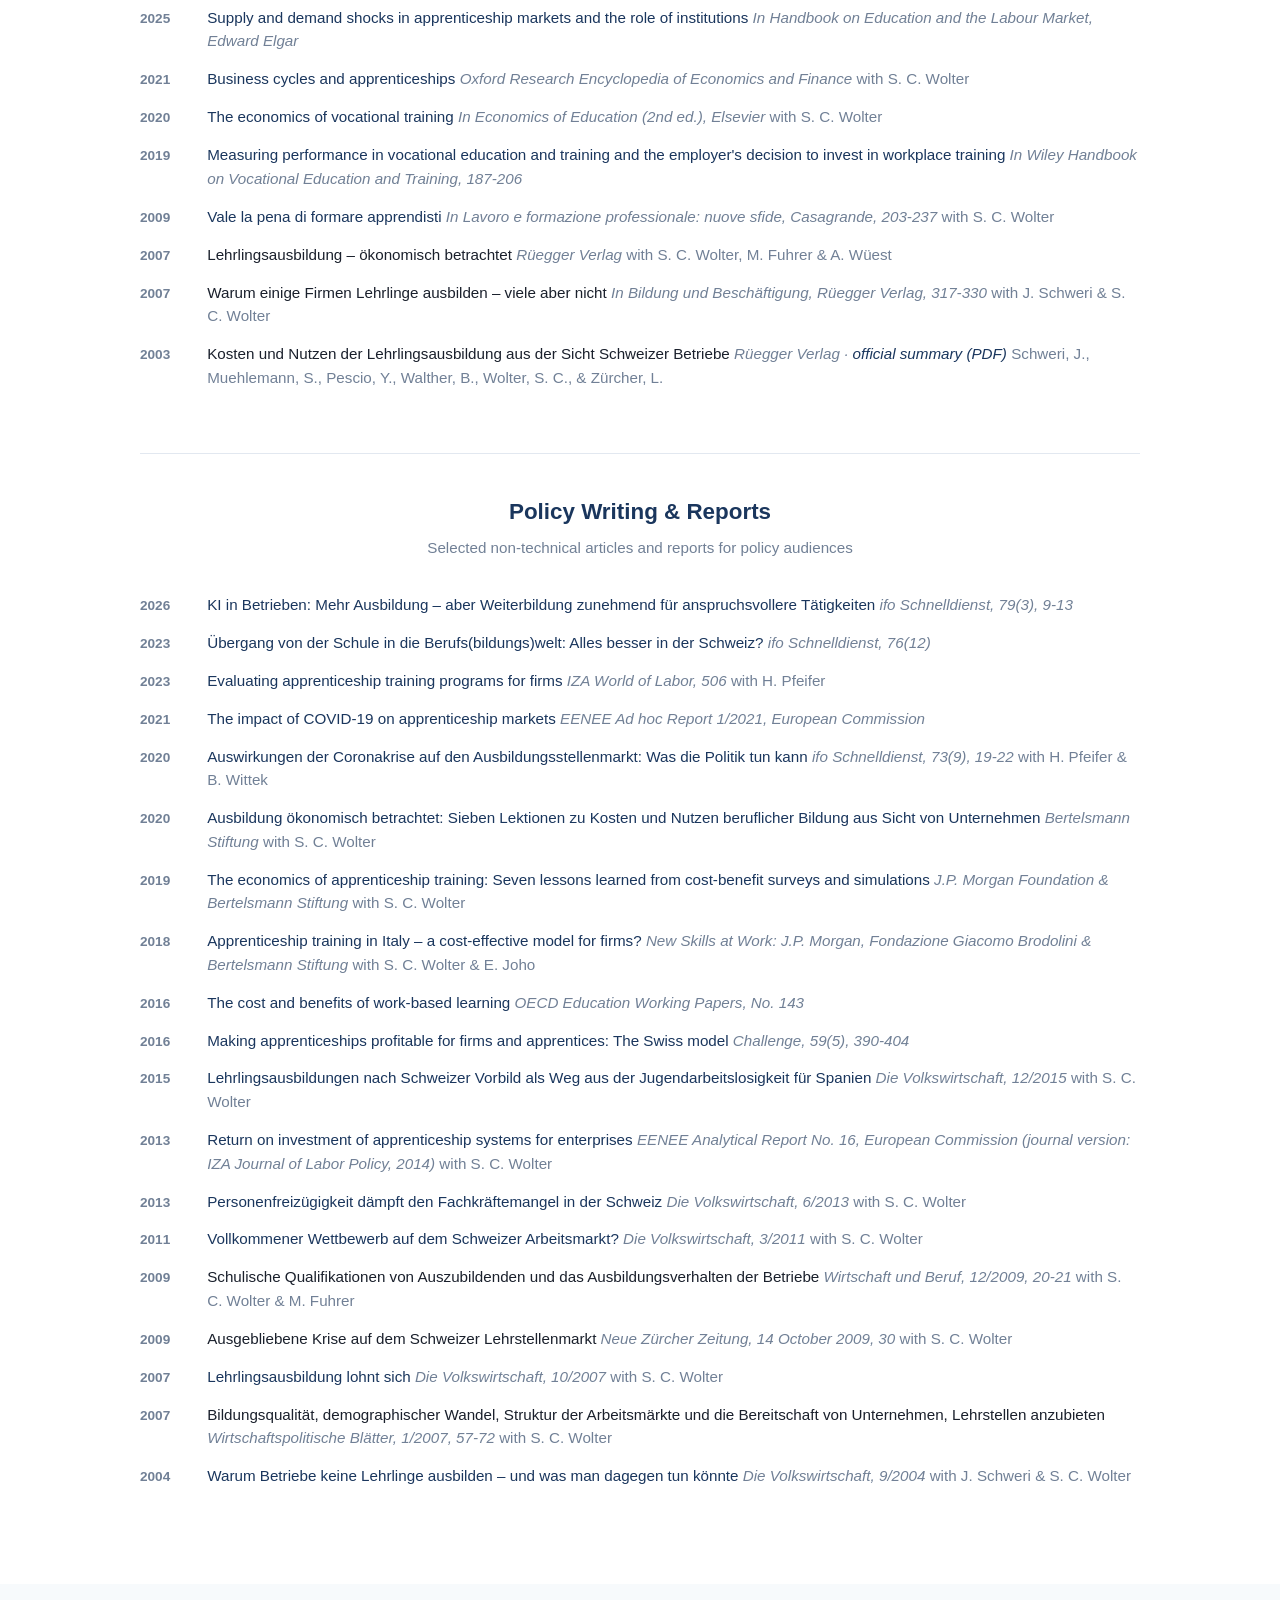
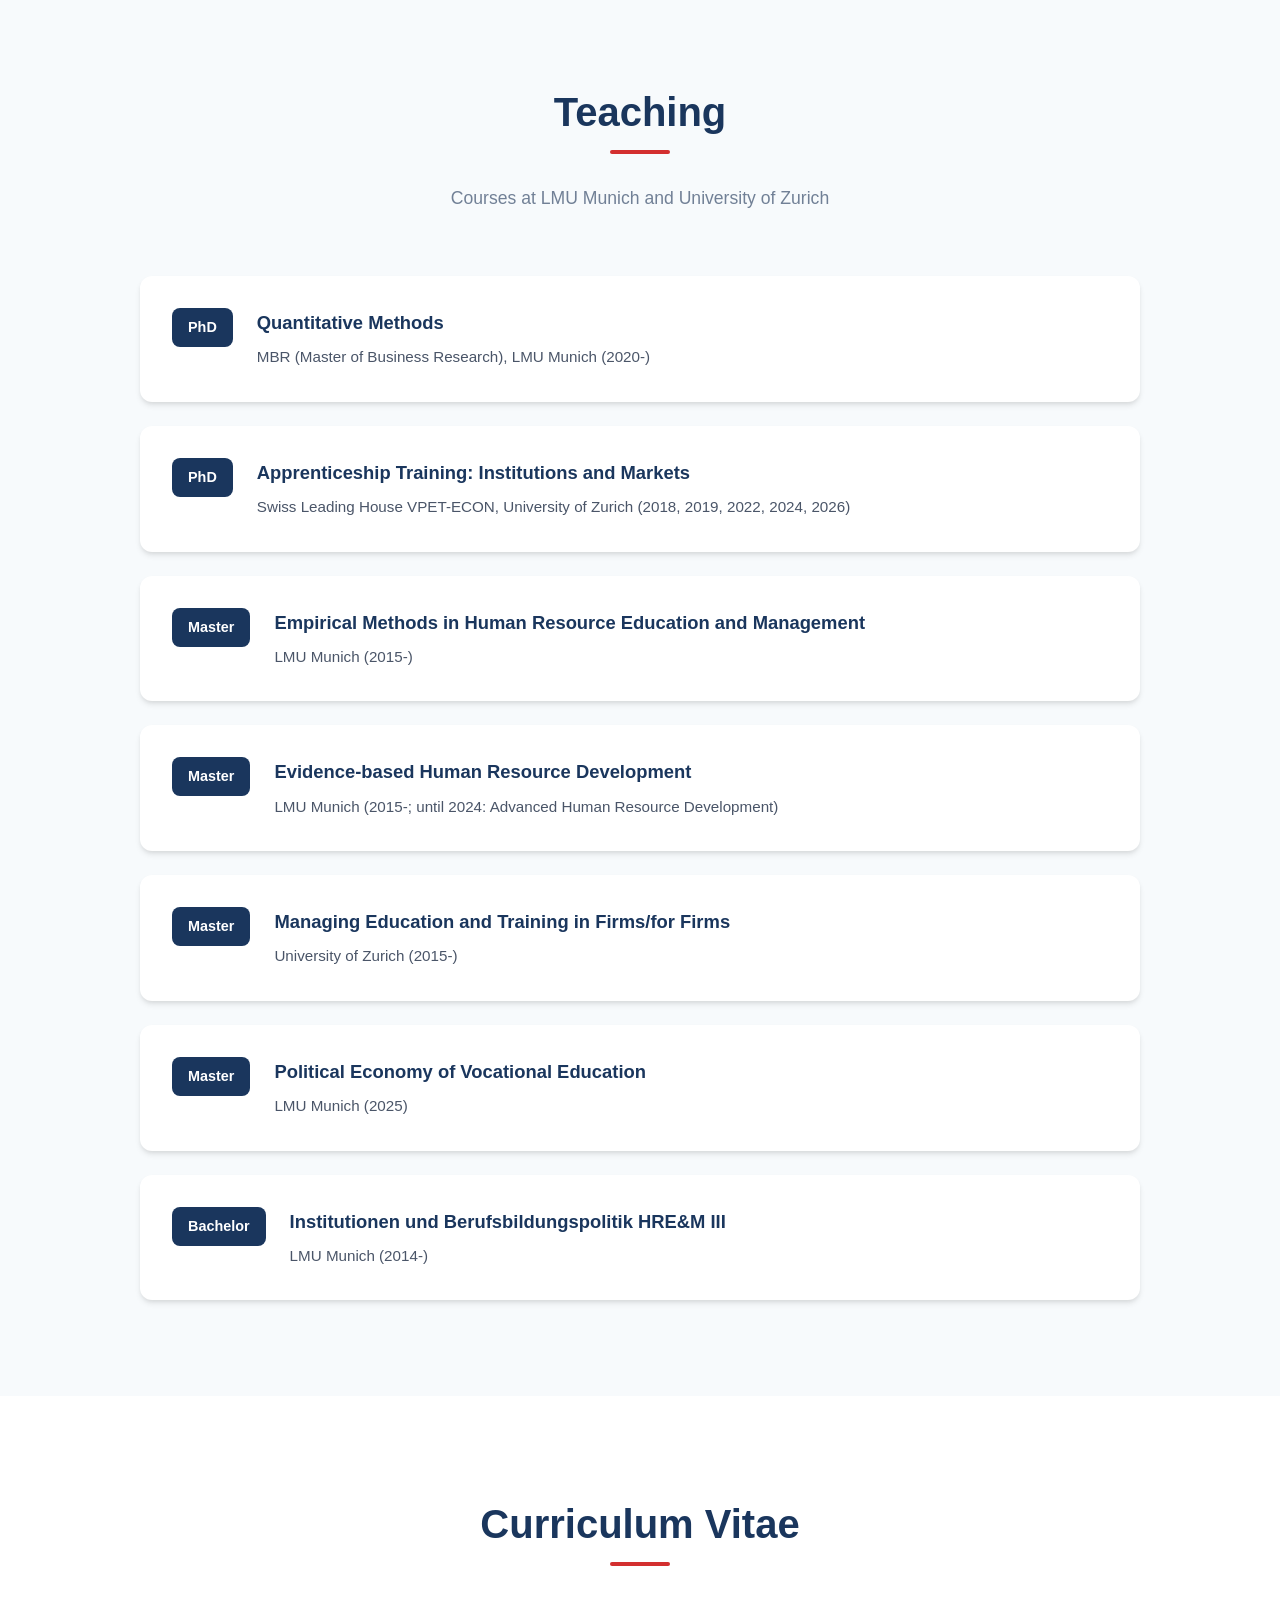
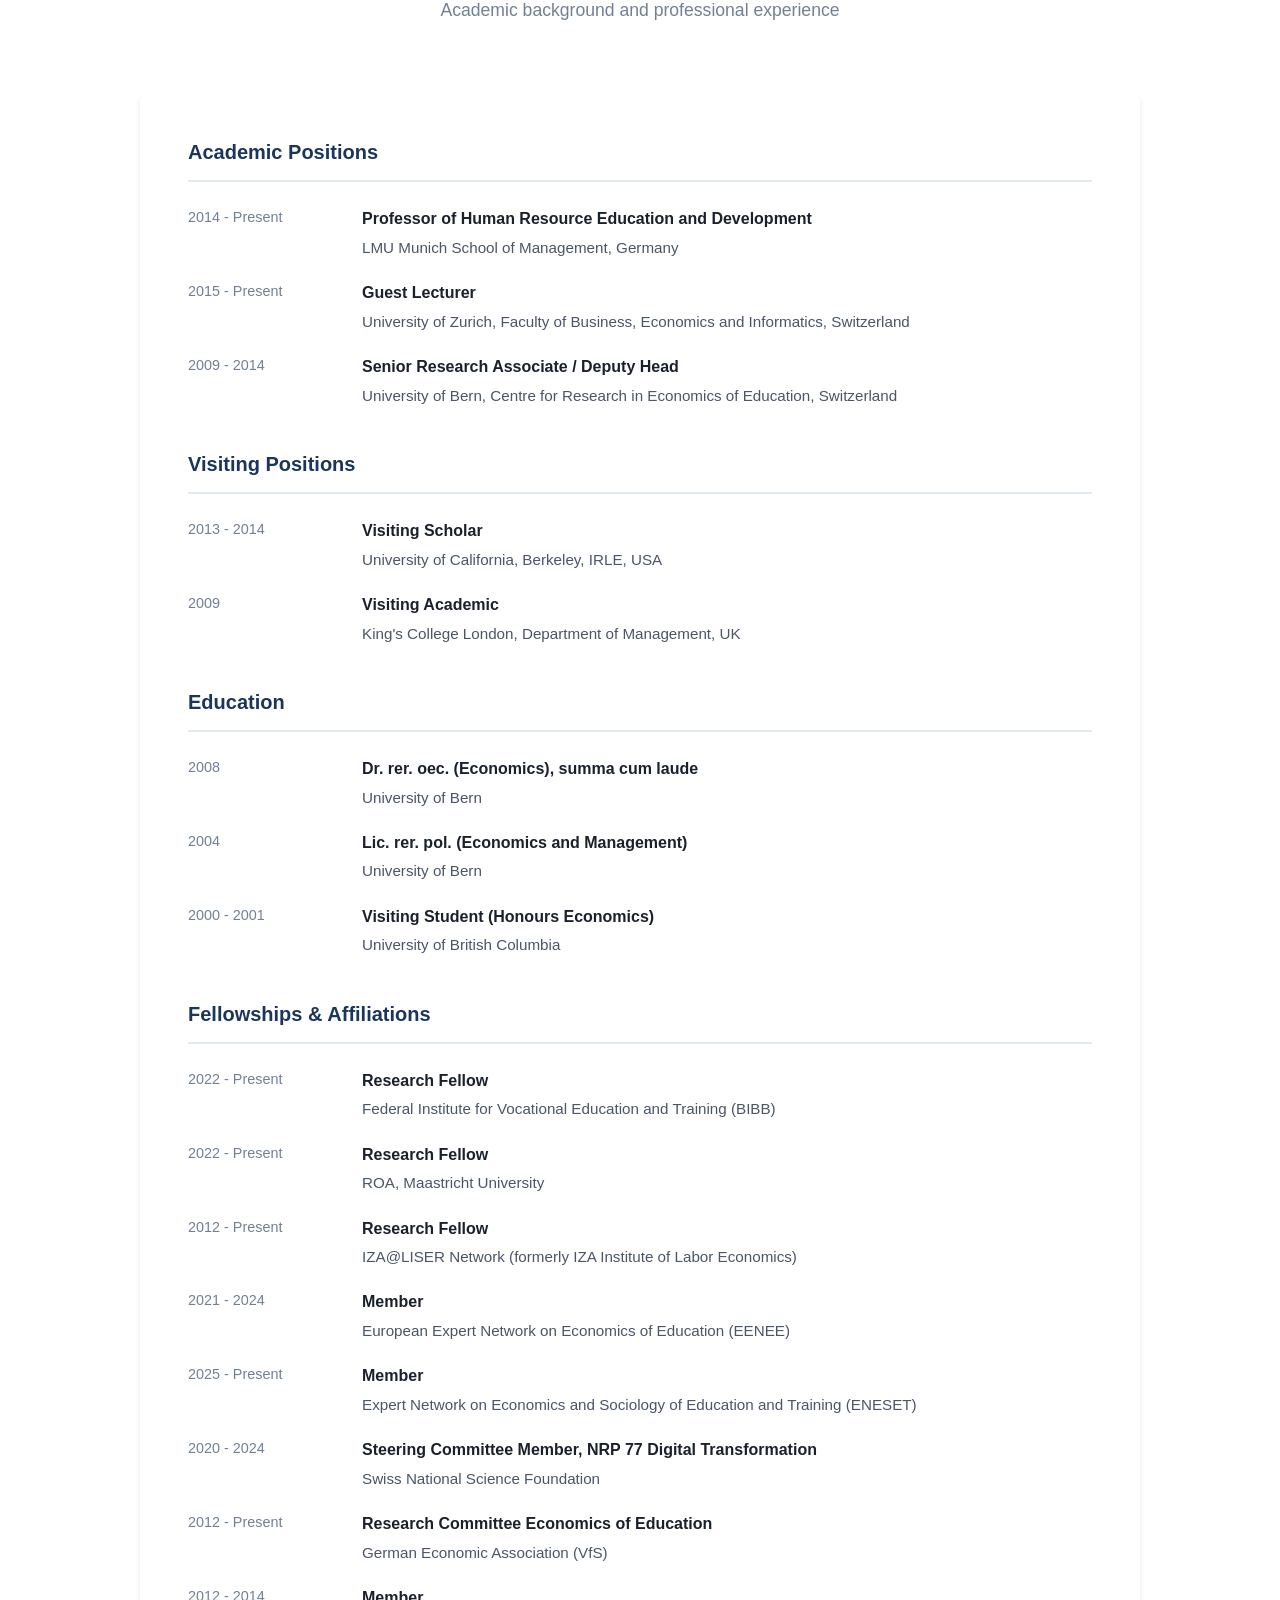
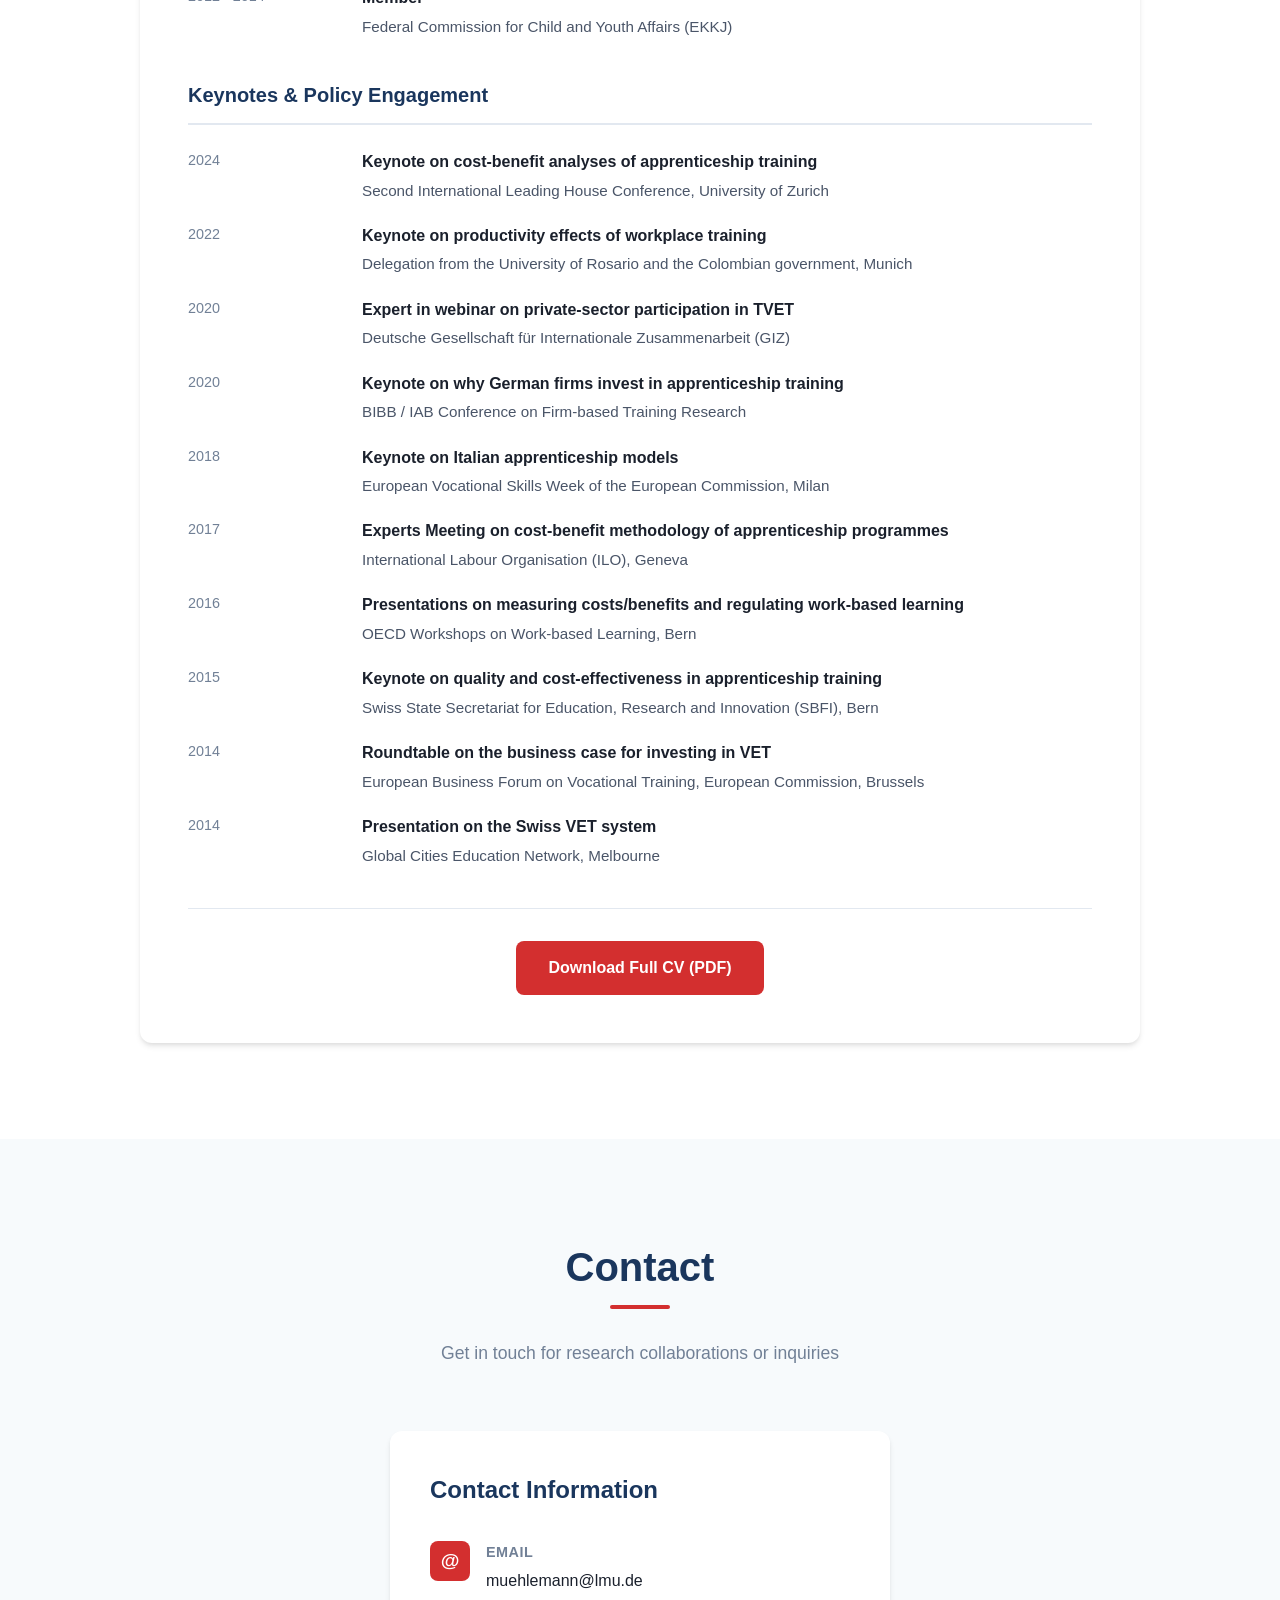
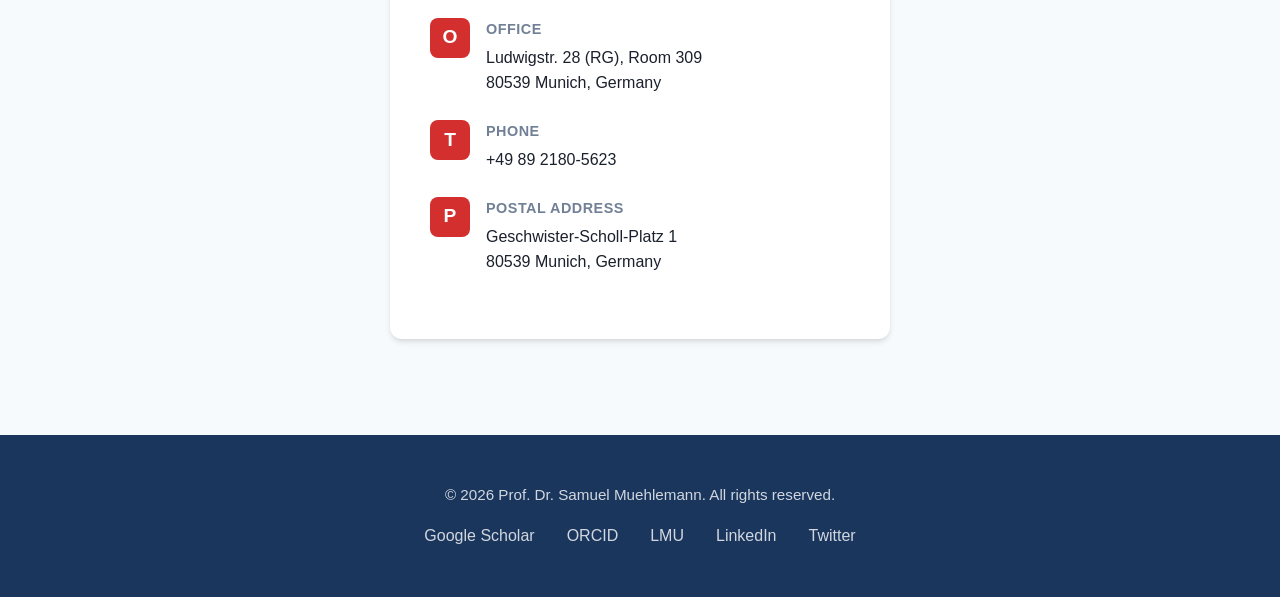
==== commit 34d022ae: "Spell out NRP 77 Digital Transformation on site and CV Most readers won't recognise the bare program" ====
--- a/index.html
+++ b/index.html
@@ -745,7 +745,7 @@
                     <div class="cv-item">
                         <span class="date">2020 - 2024</span>
                         <div class="details">
-                            <h4>Steering Committee Member, NRP 77</h4>
+                            <h4>Steering Committee Member, NRP 77 Digital Transformation</h4>
                             <p>Swiss National Science Foundation</p>
                         </div>
                     </div>
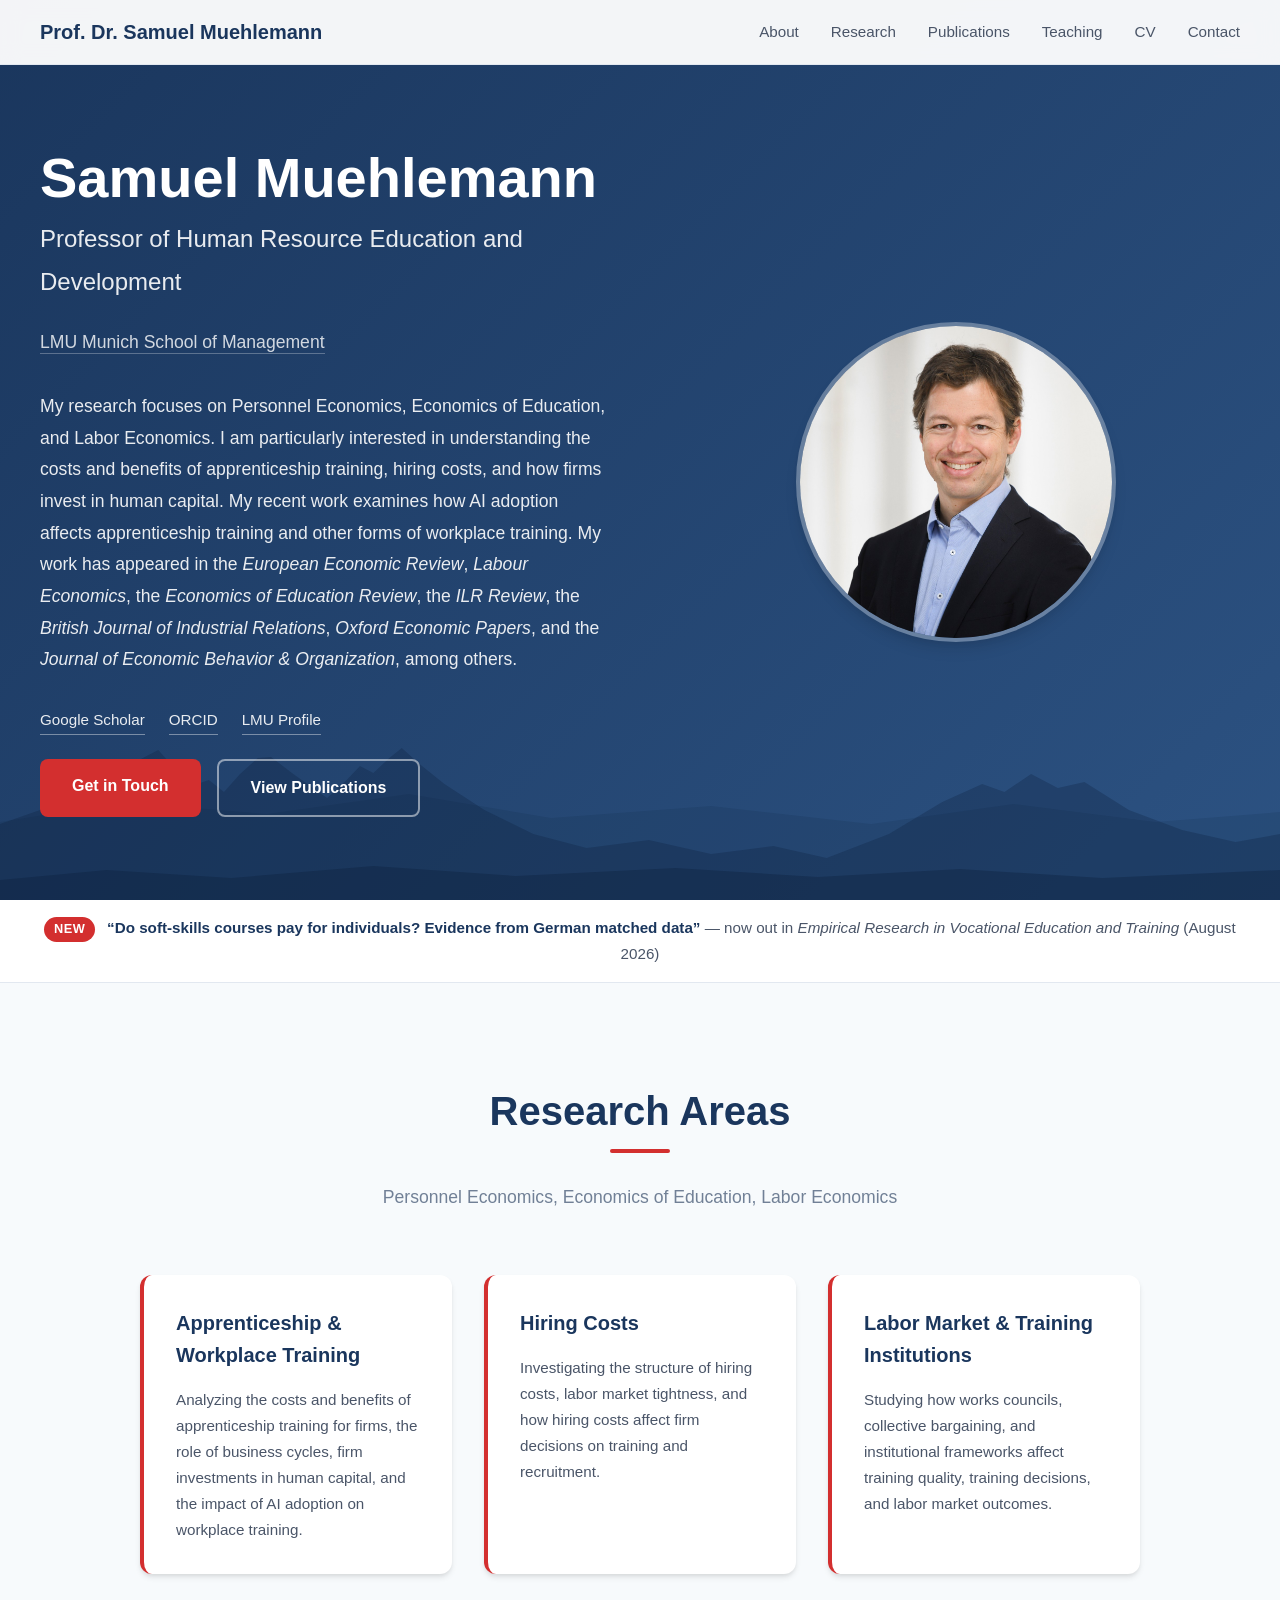
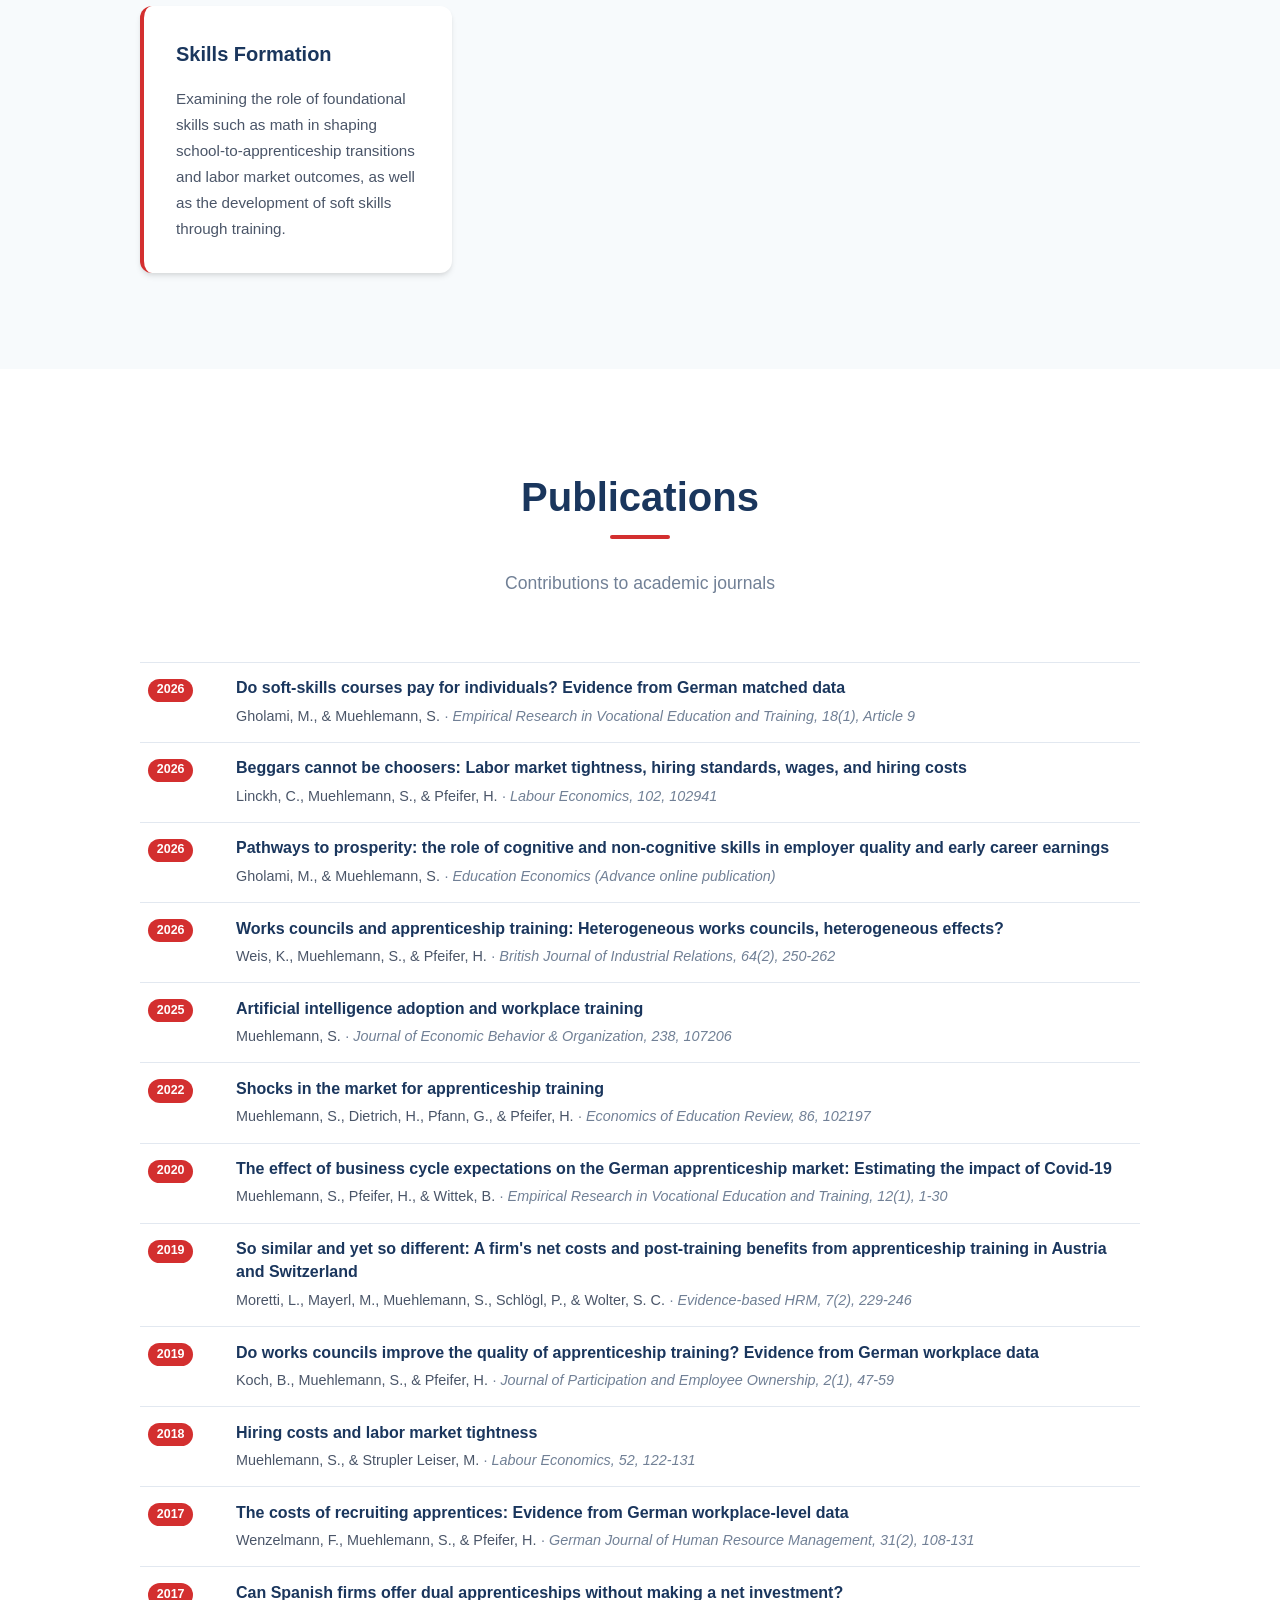
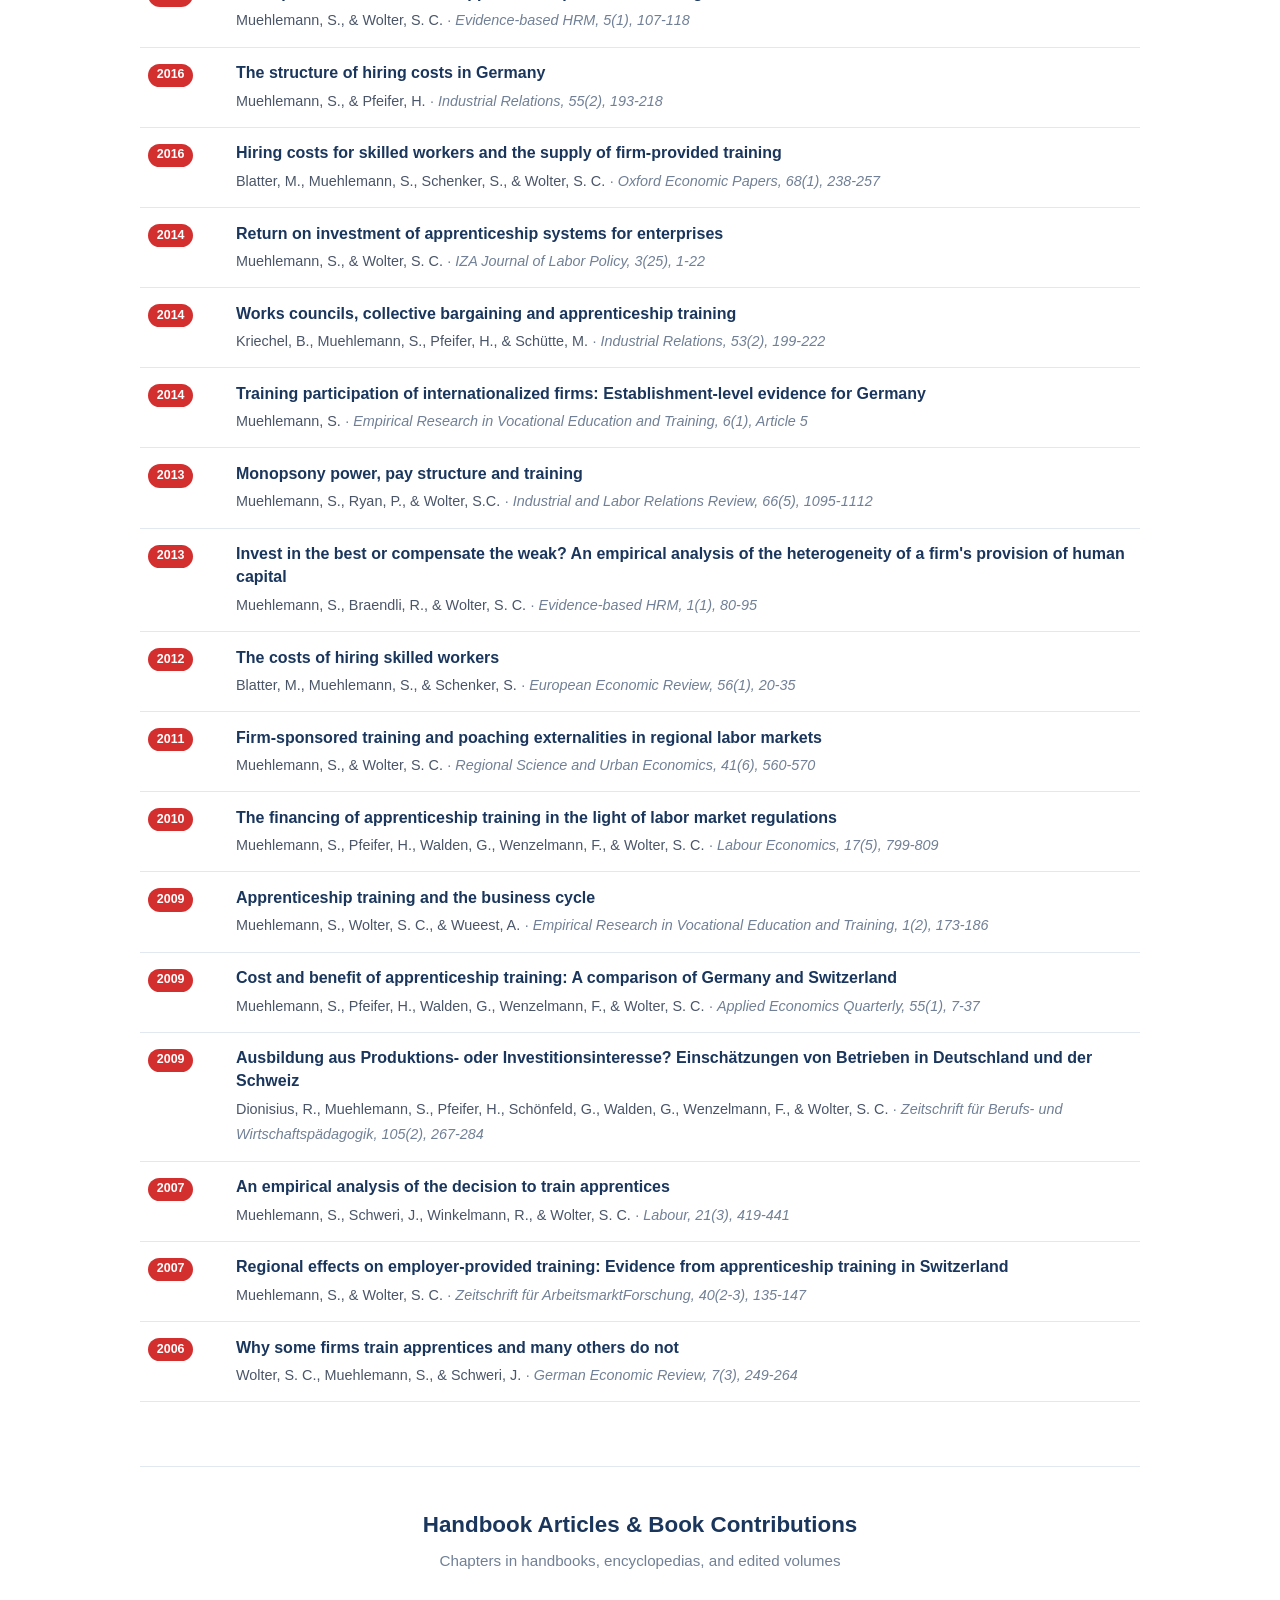
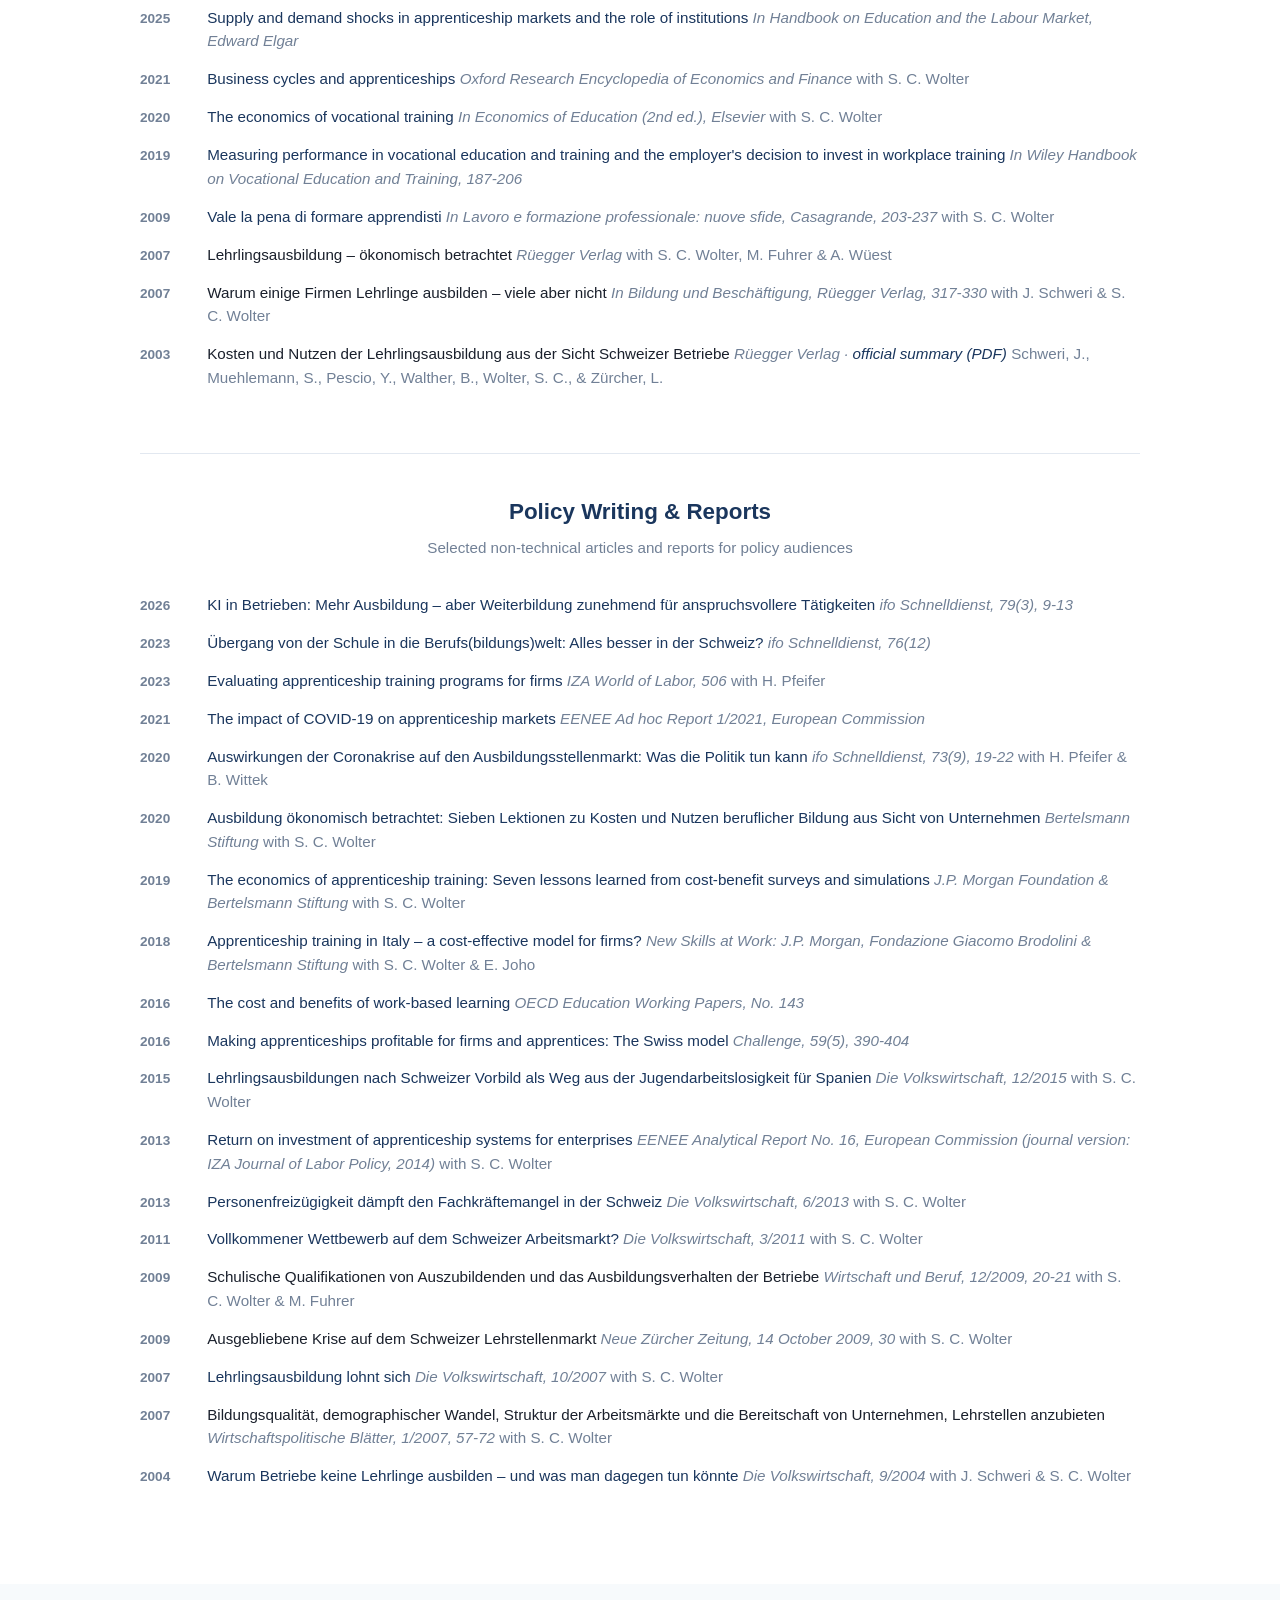
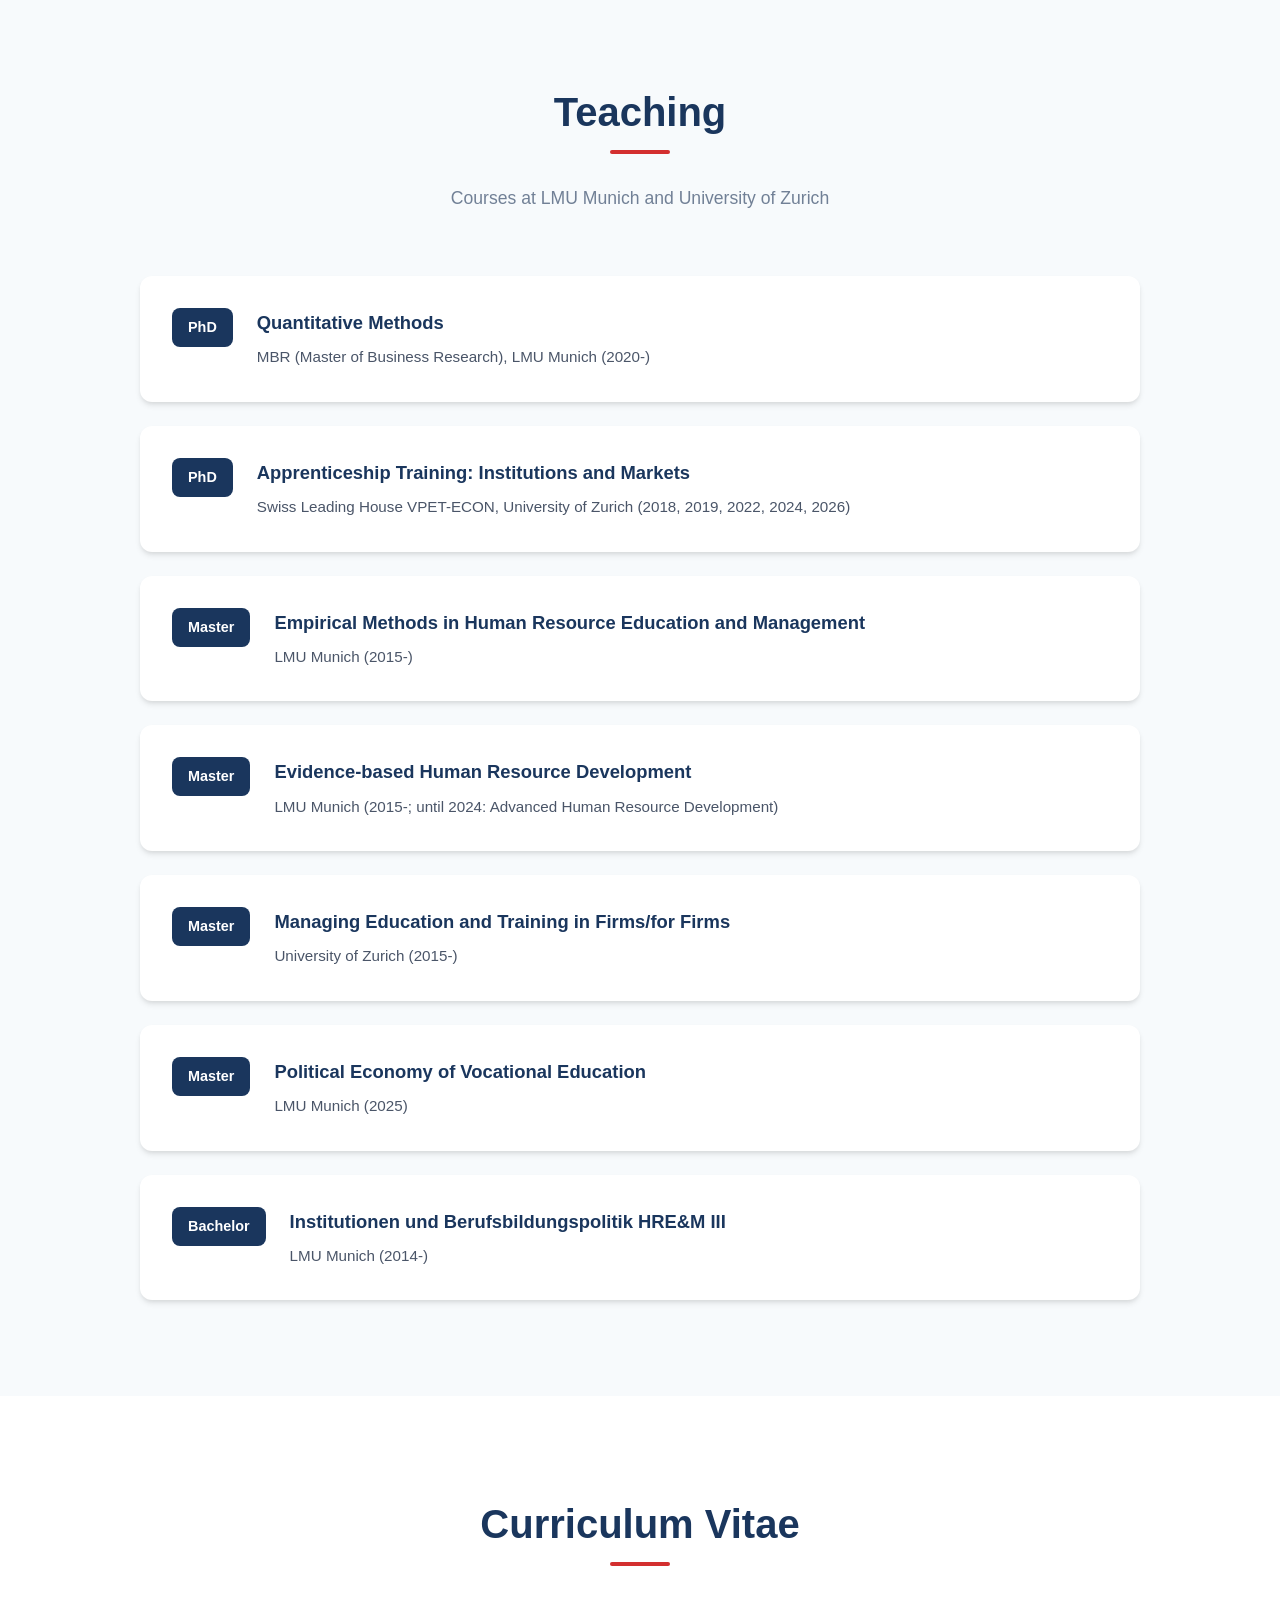
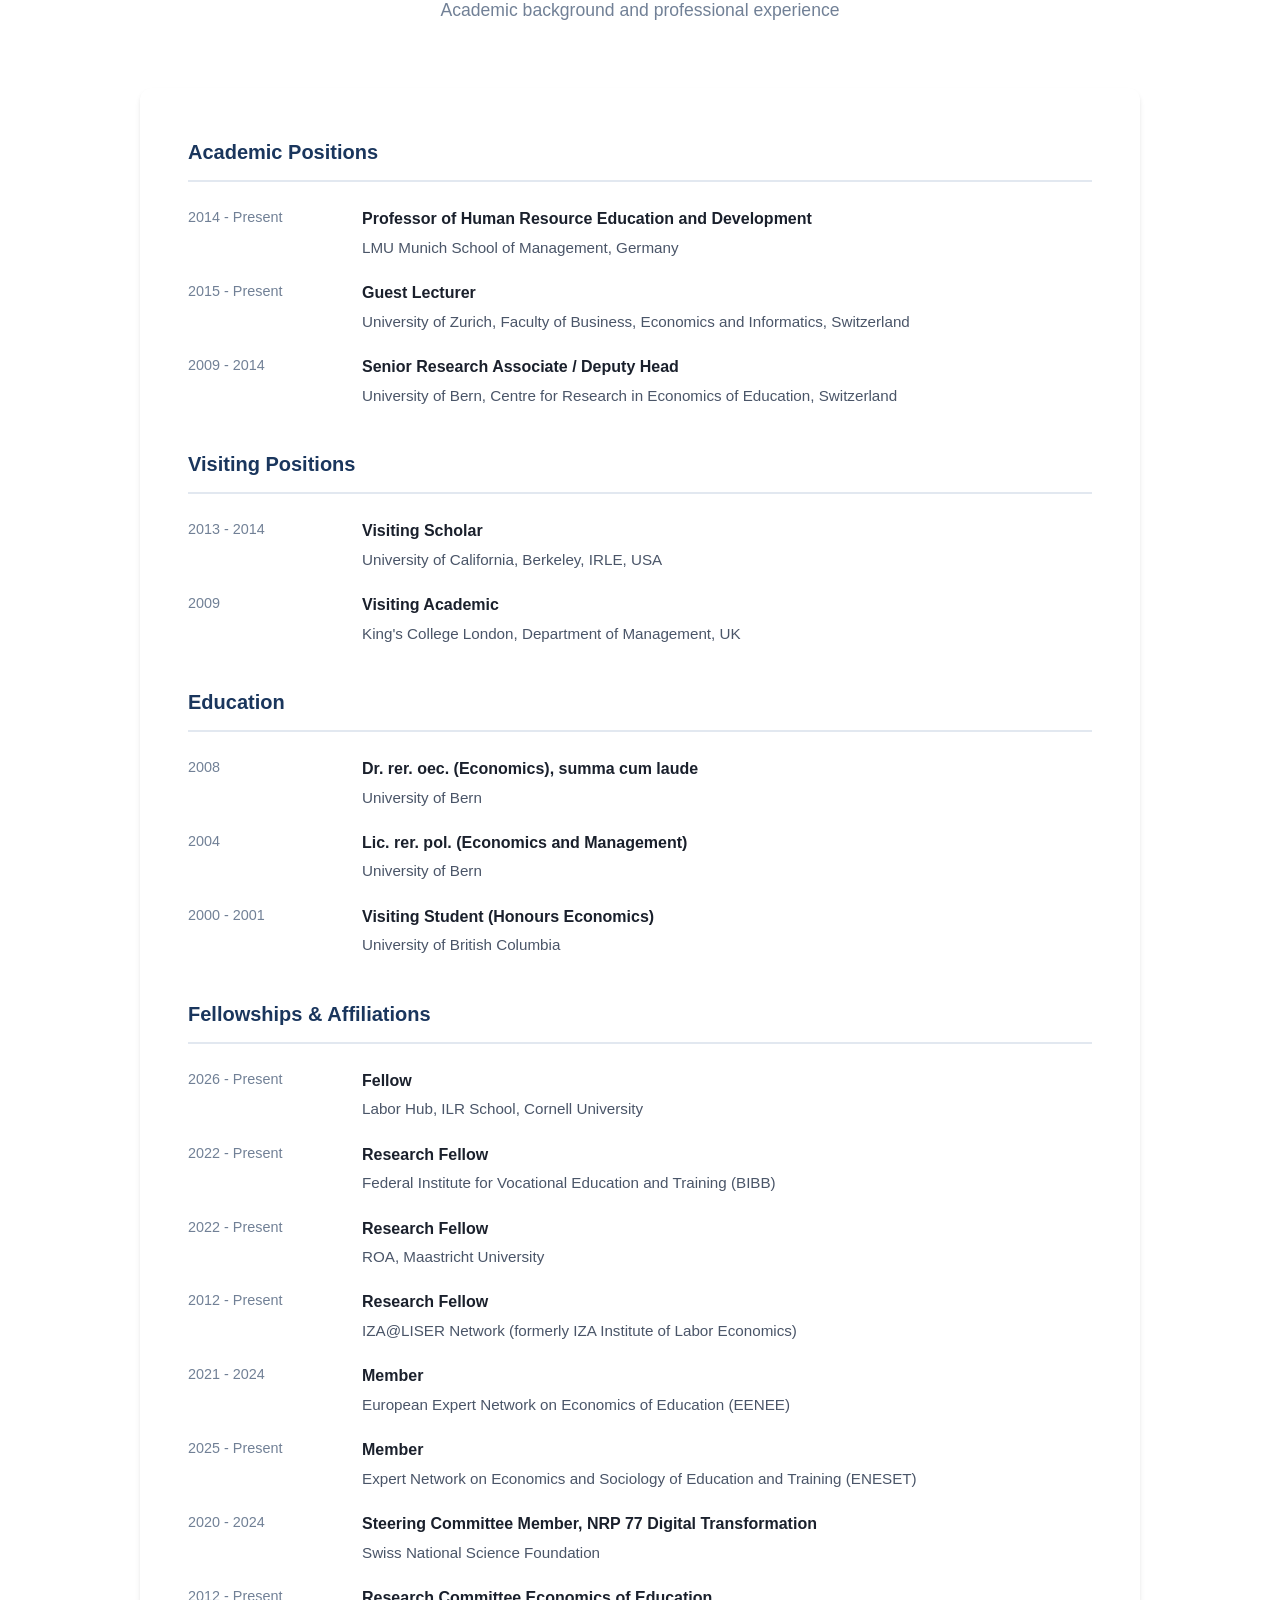
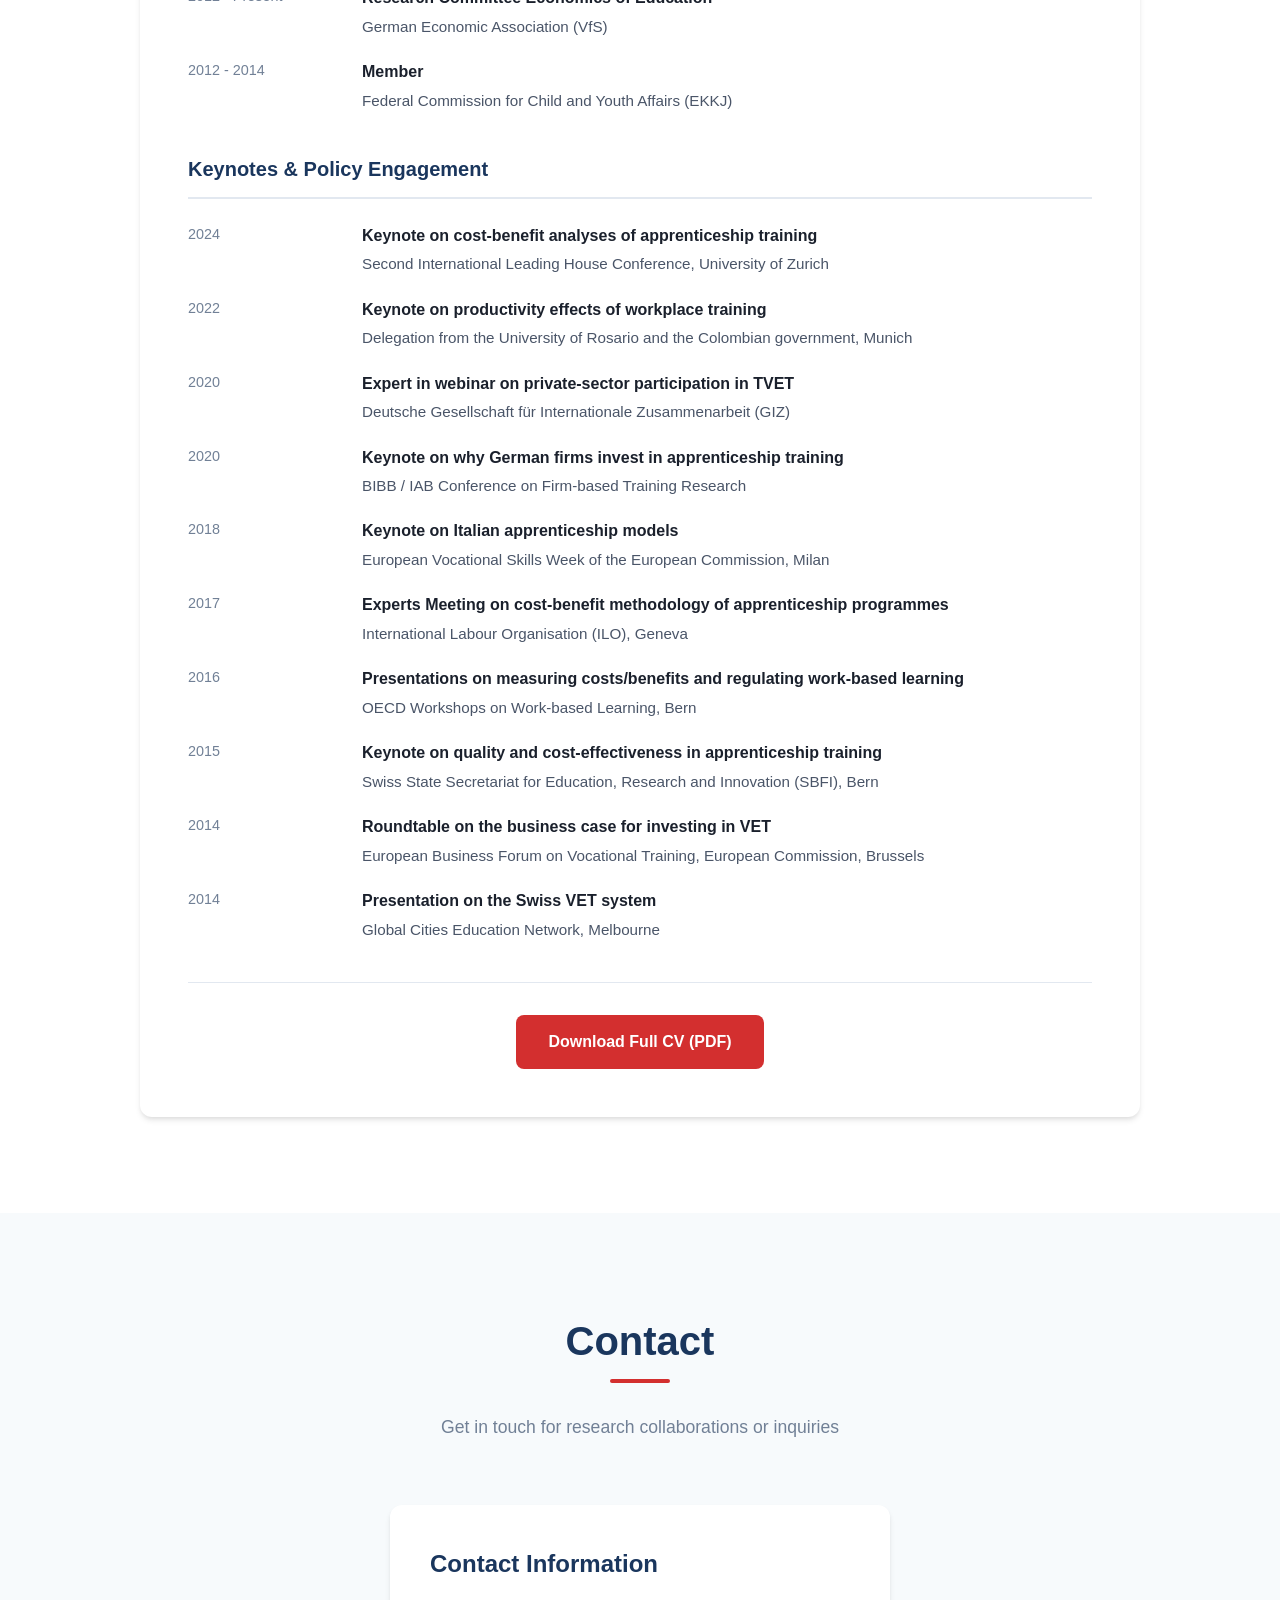
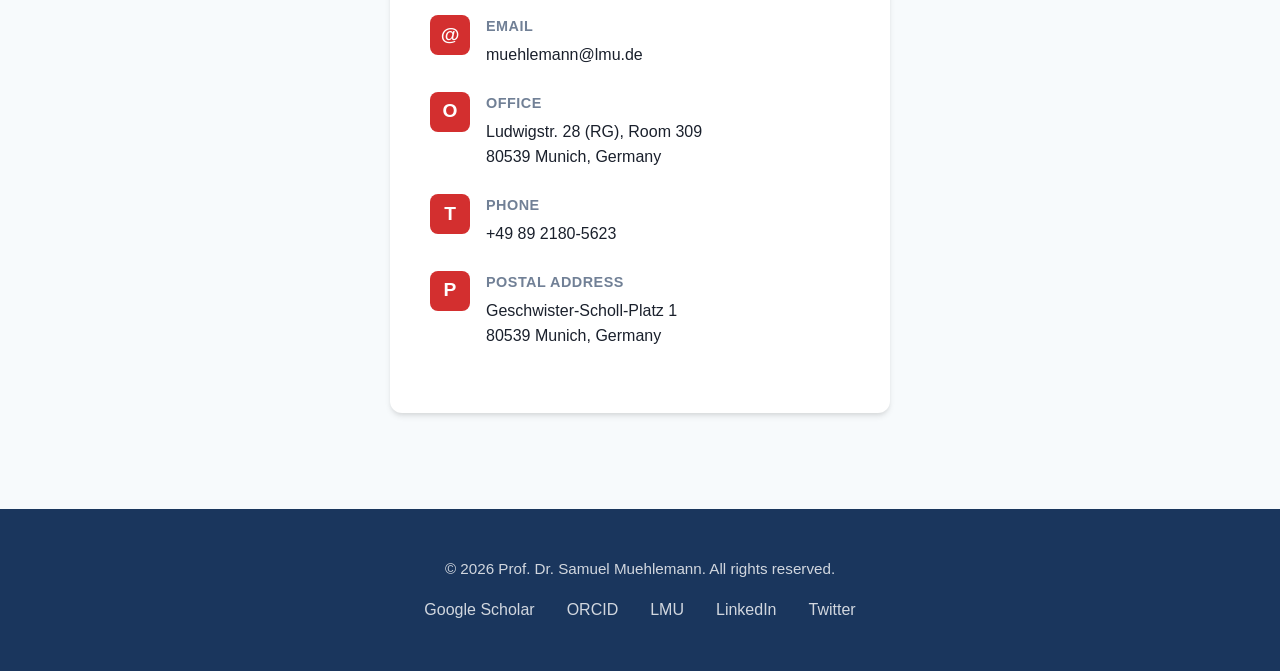
==== commit 03fa63f2: "Add Labor Hub (ILR School, Cornell) fellowship to CV and site New fellowship (2026-), listed first i" ====
--- a/index.html
+++ b/index.html
@@ -708,6 +708,13 @@
                 <div class="cv-section">
                     <h3>Fellowships & Affiliations</h3>
                     <div class="cv-item">
+                        <span class="date">2026 - Present</span>
+                        <div class="details">
+                            <h4>Fellow</h4>
+                            <p>Labor Hub, ILR School, Cornell University</p>
+                        </div>
+                    </div>
+                    <div class="cv-item">
                         <span class="date">2022 - Present</span>
                         <div class="details">
                             <h4>Research Fellow</h4>
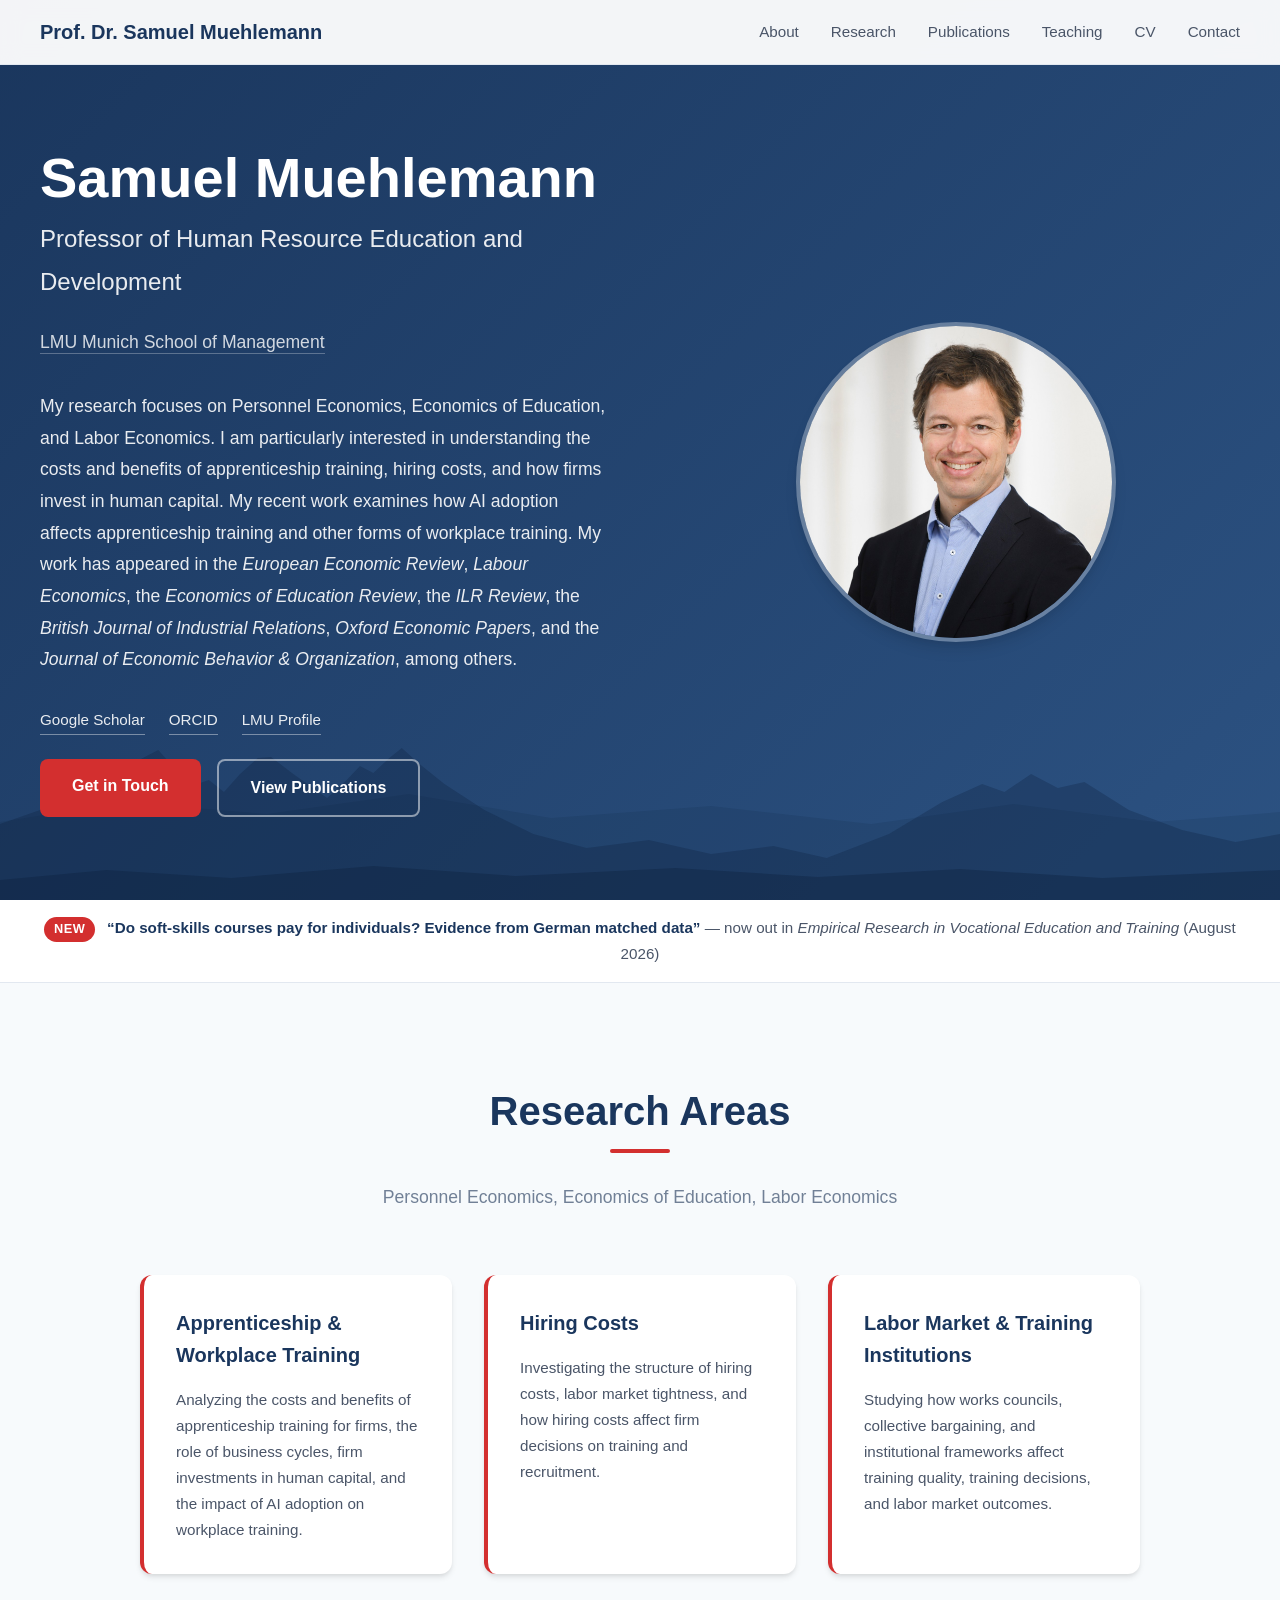
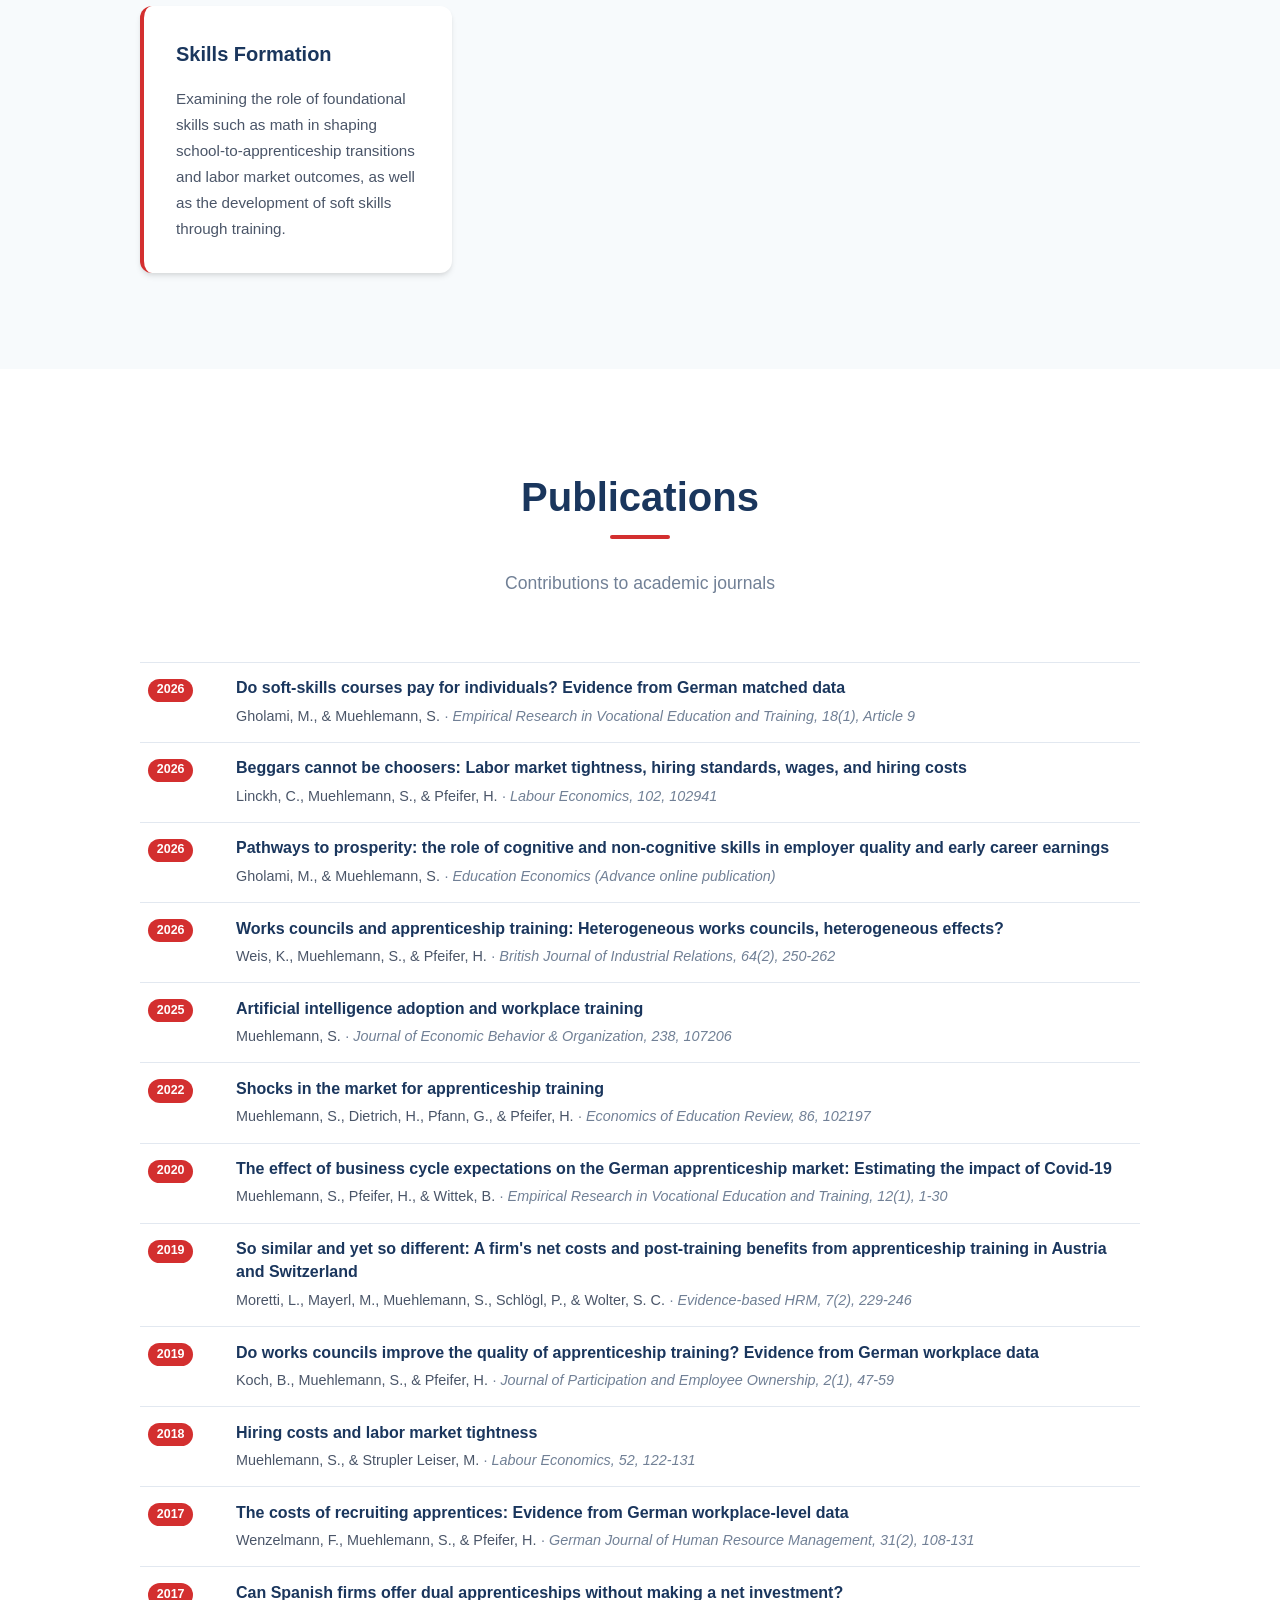
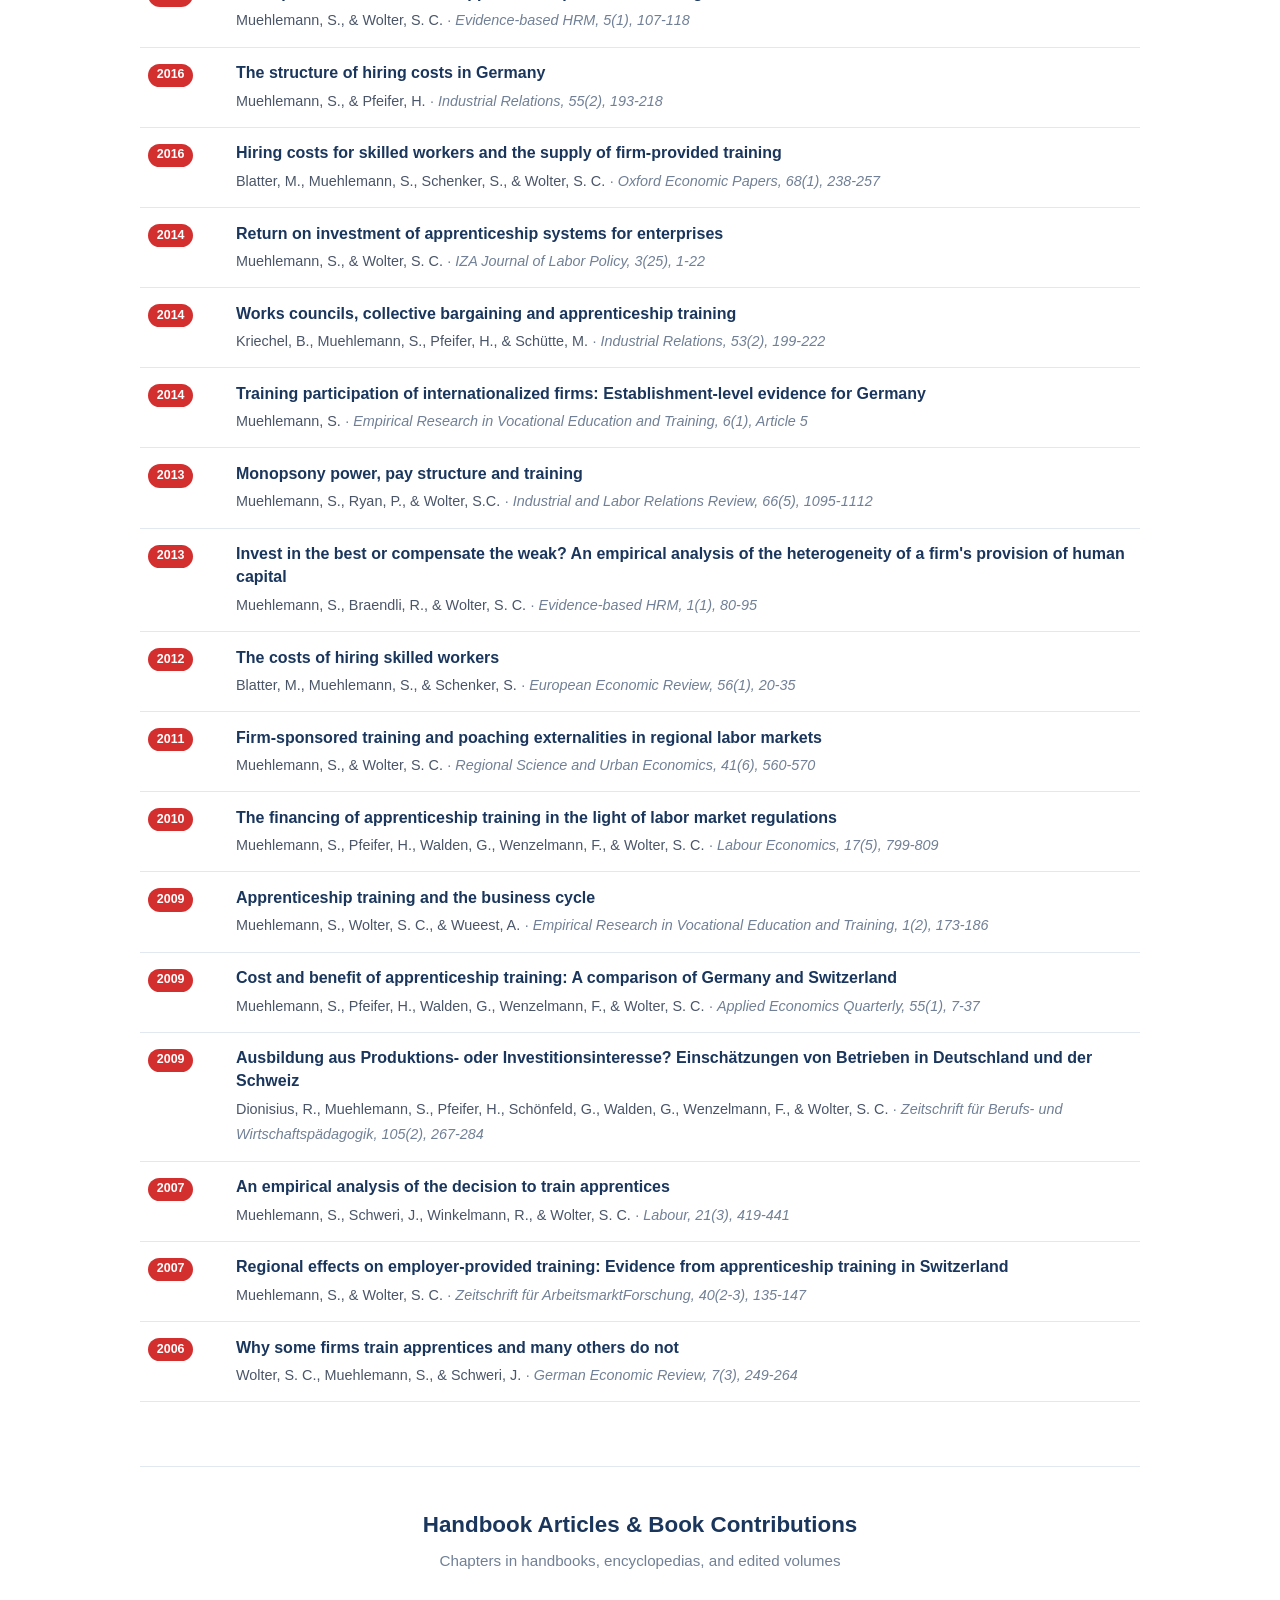
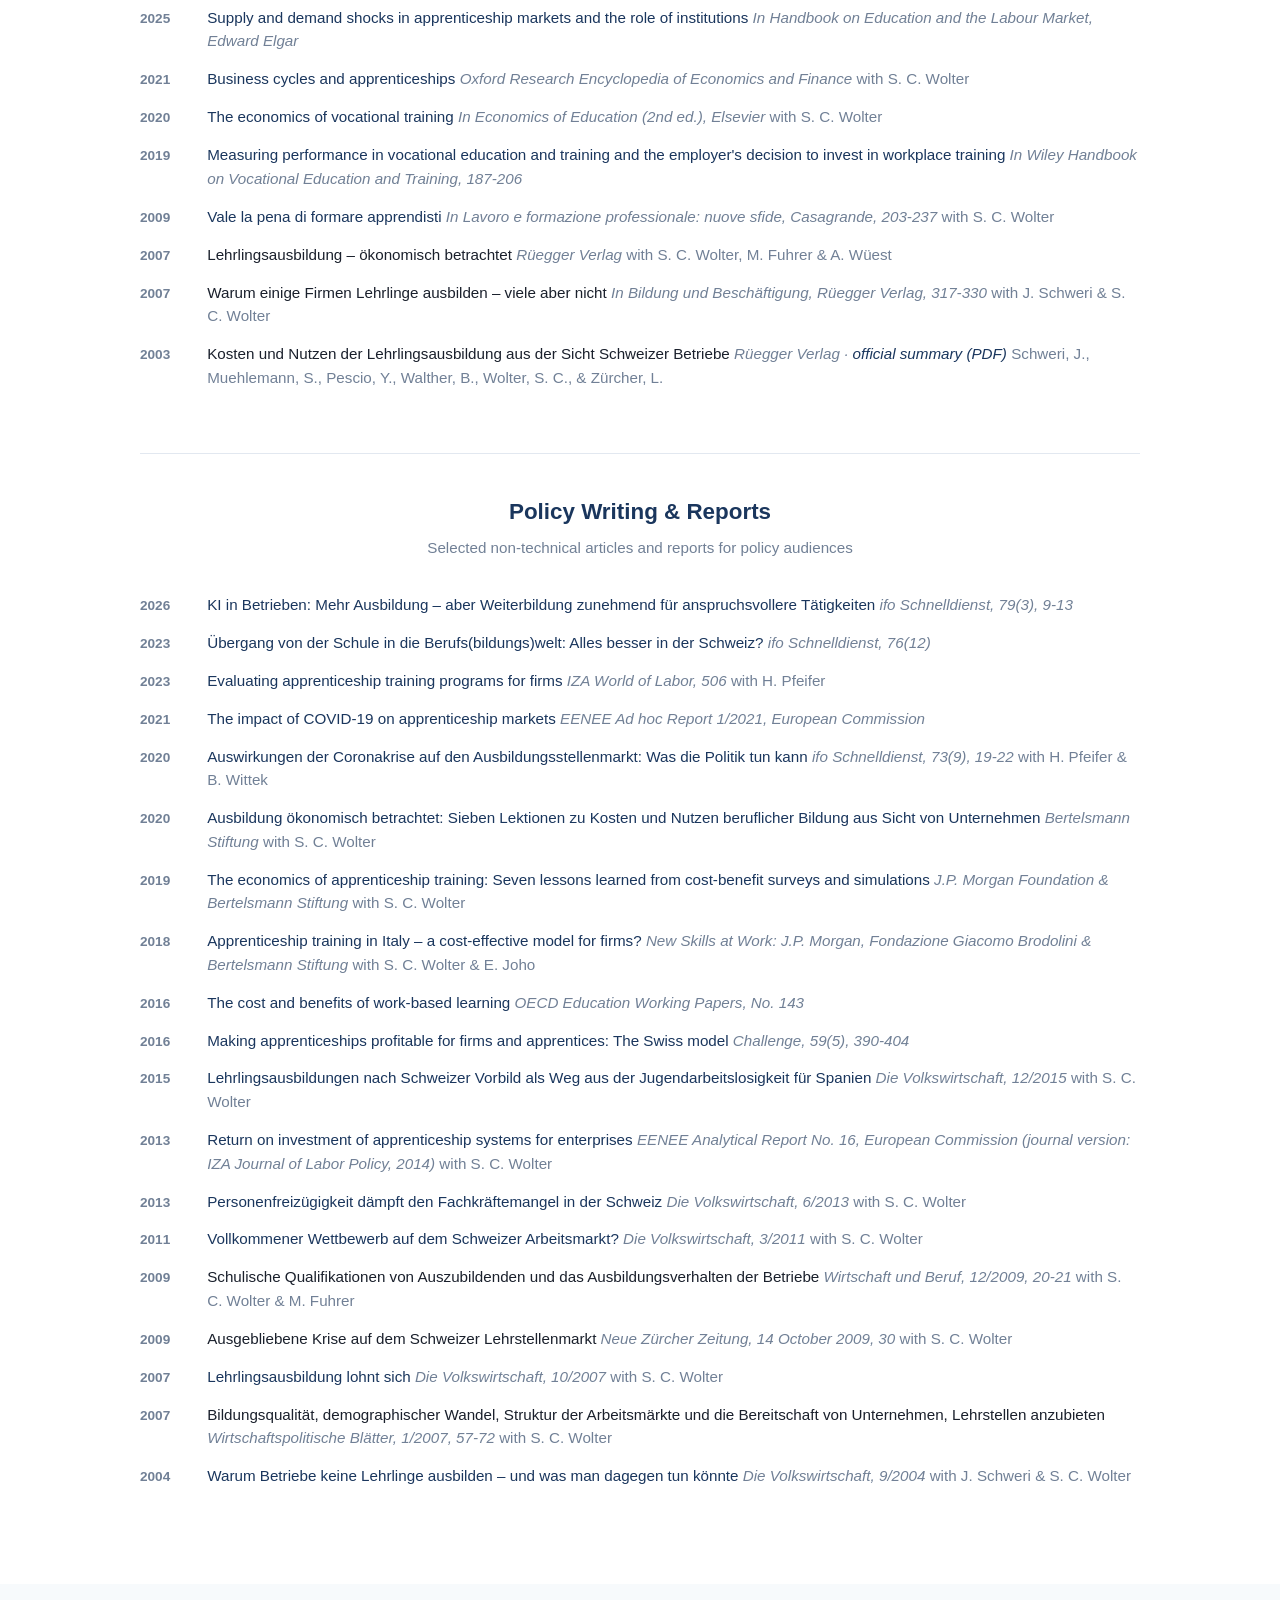
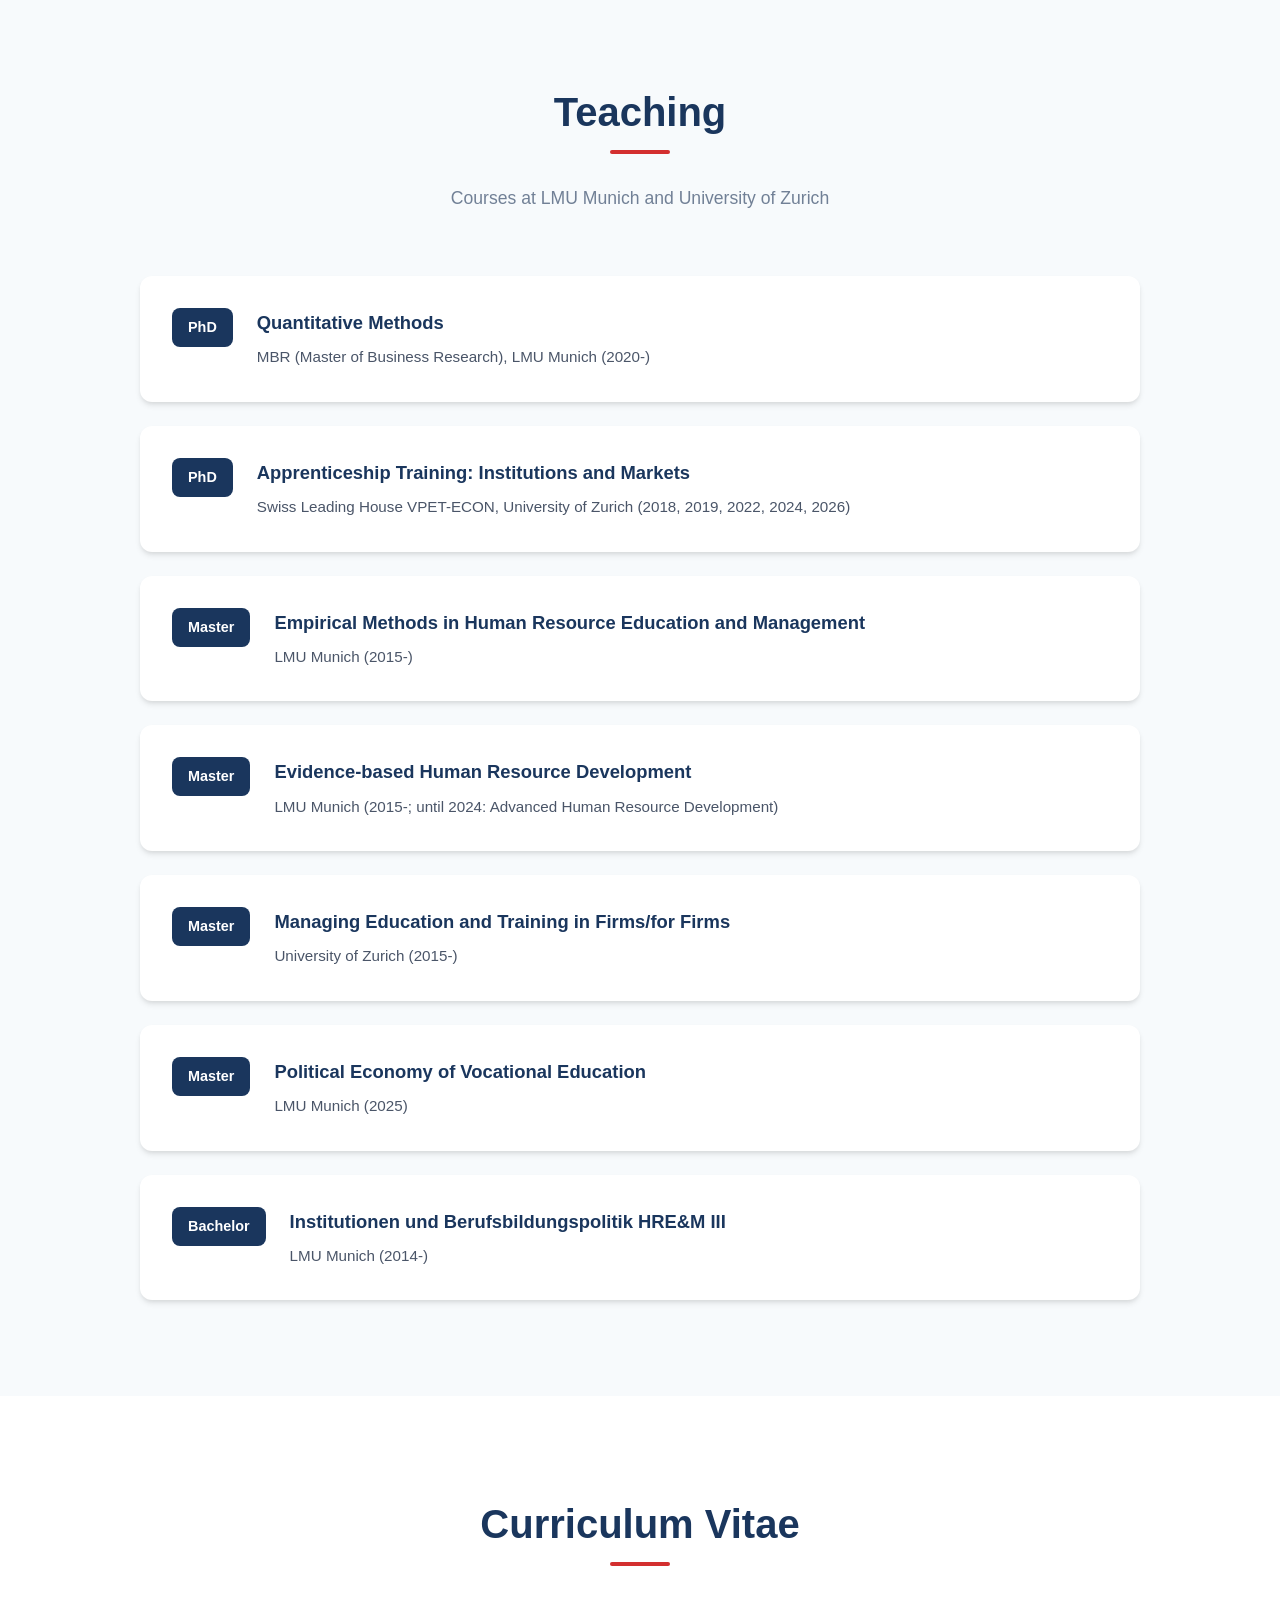
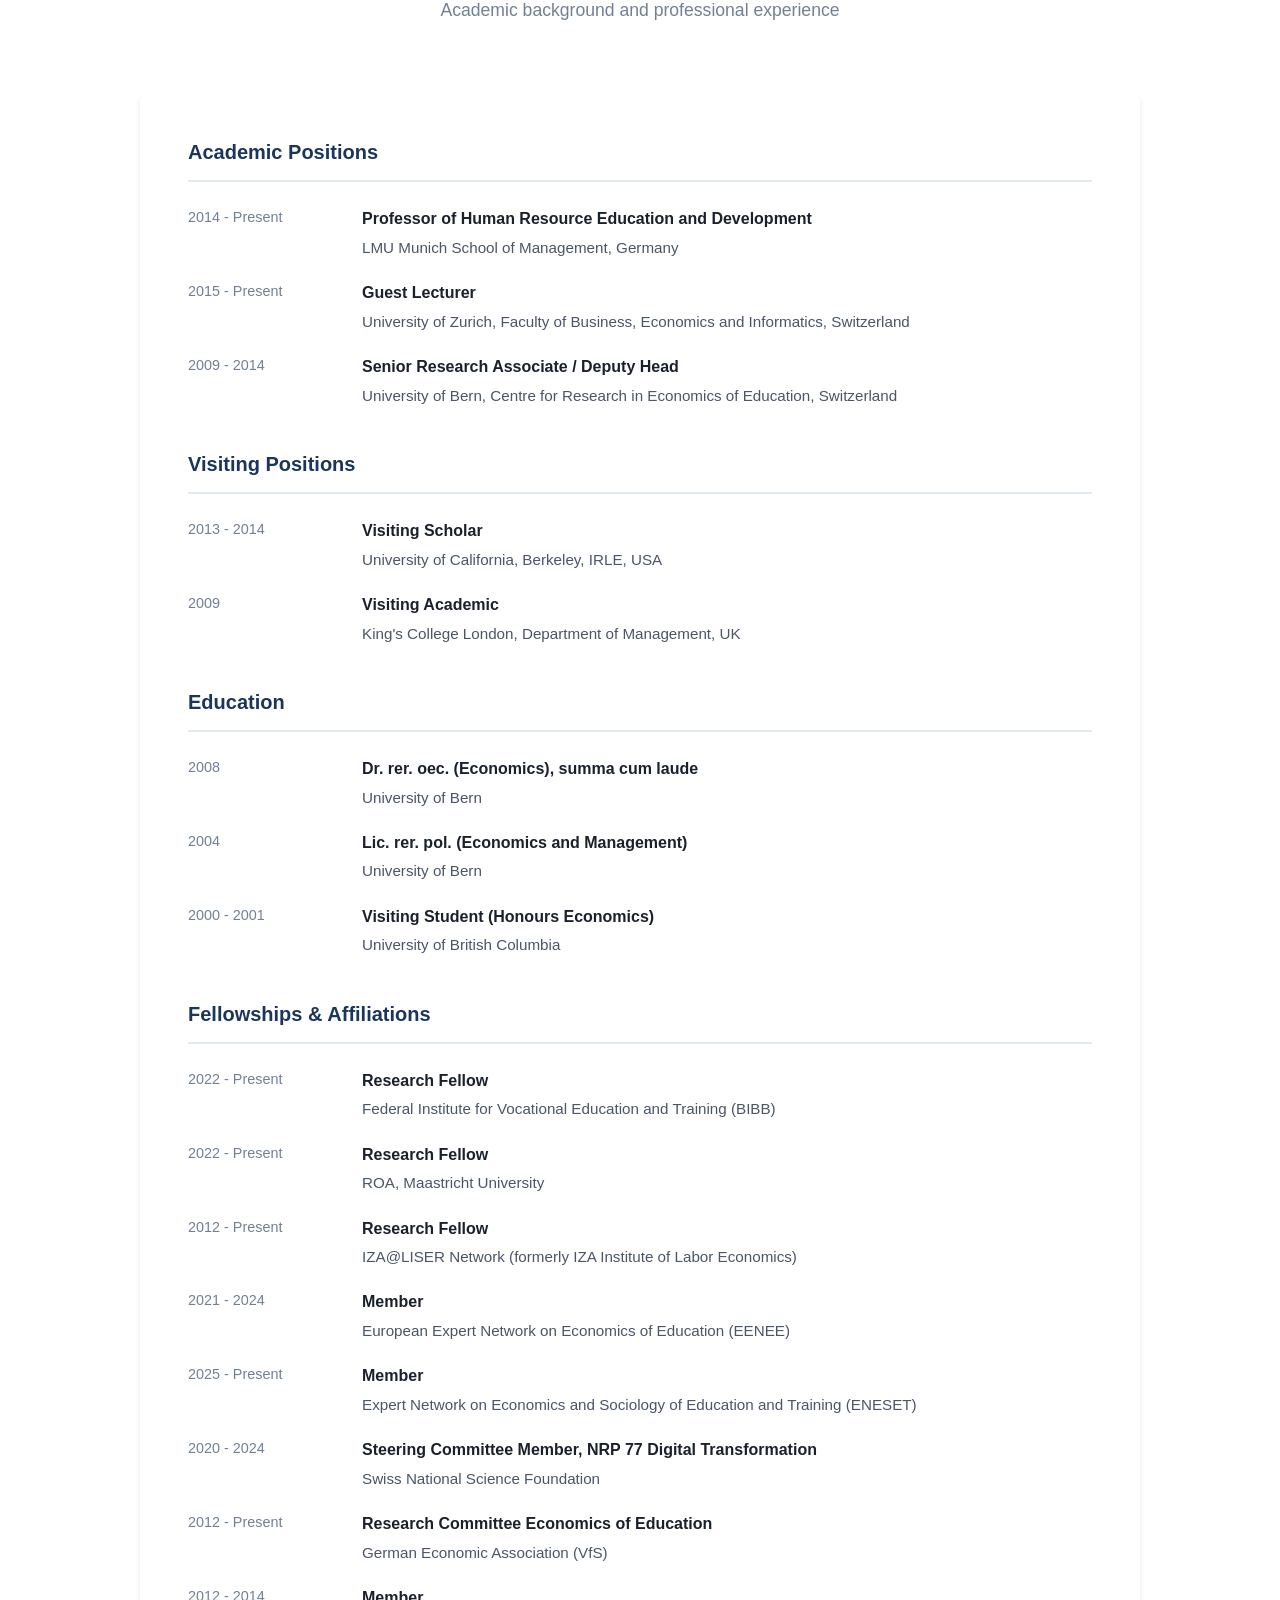
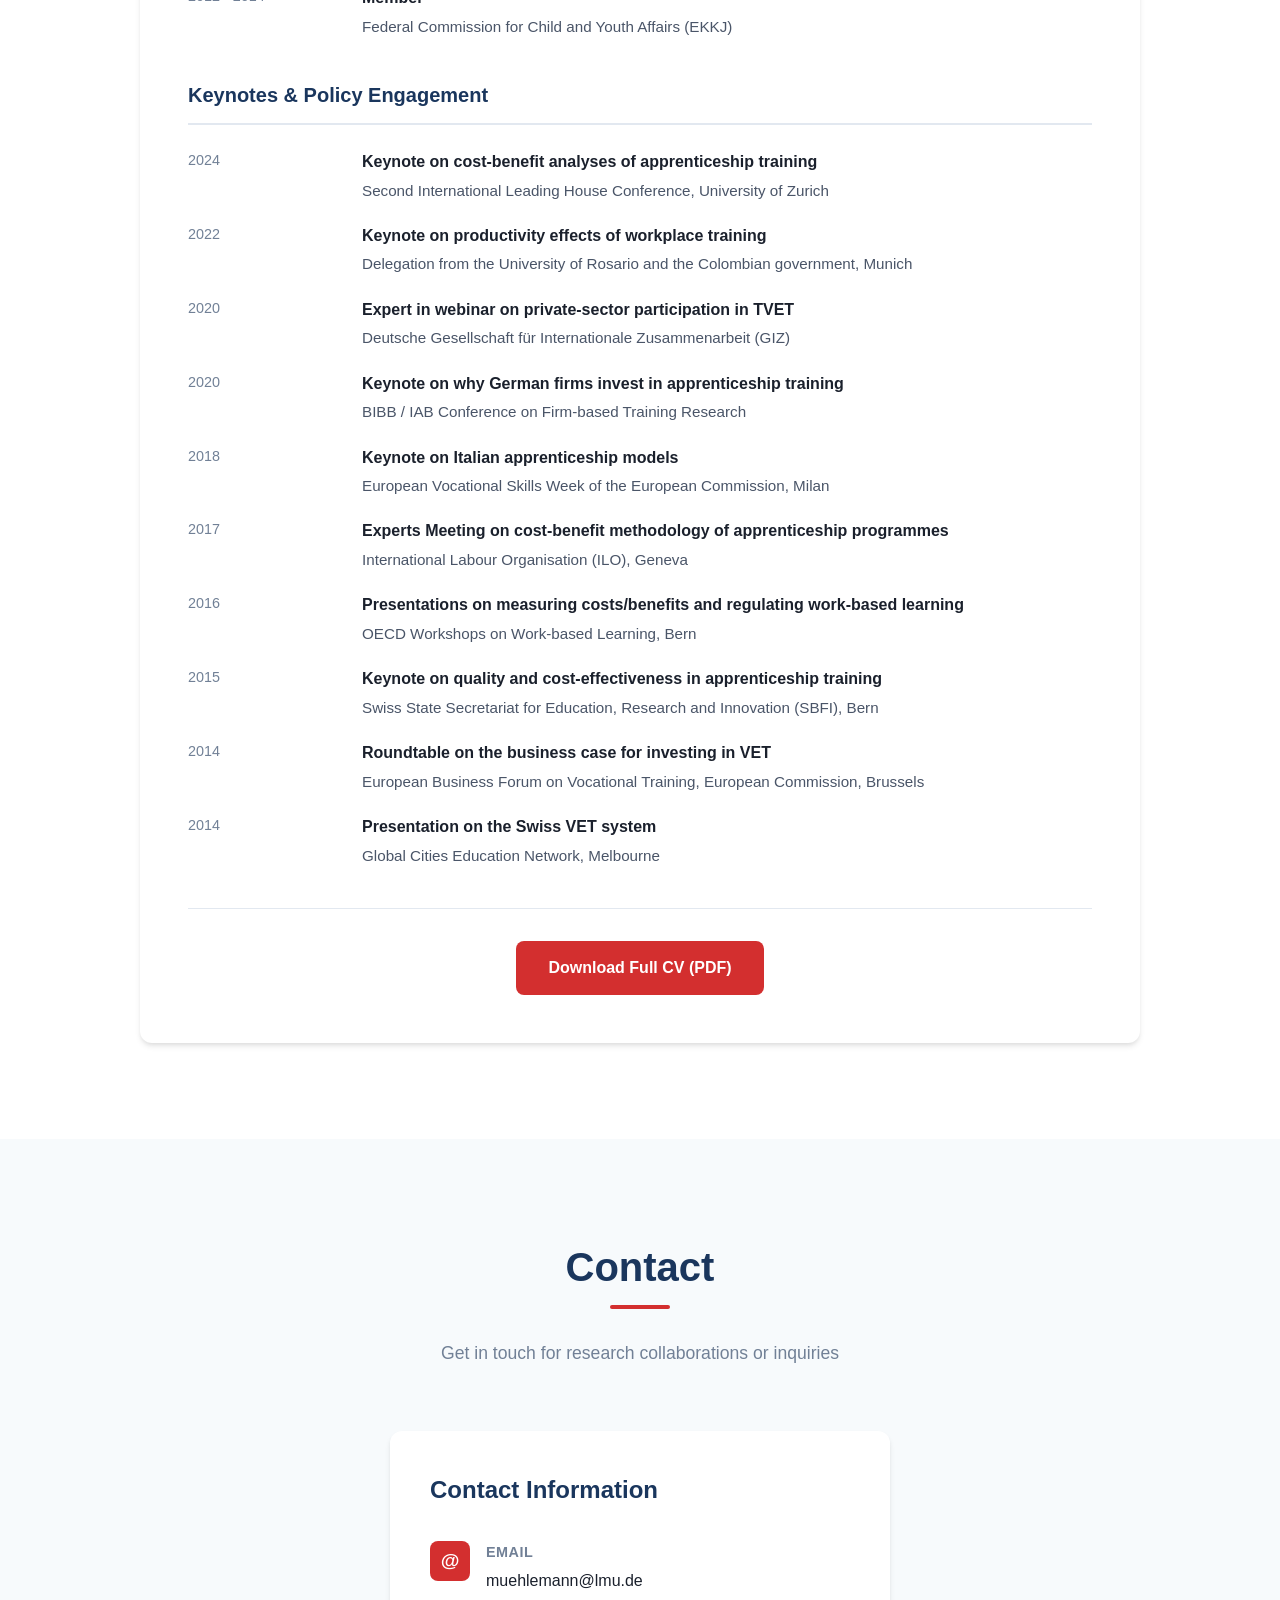
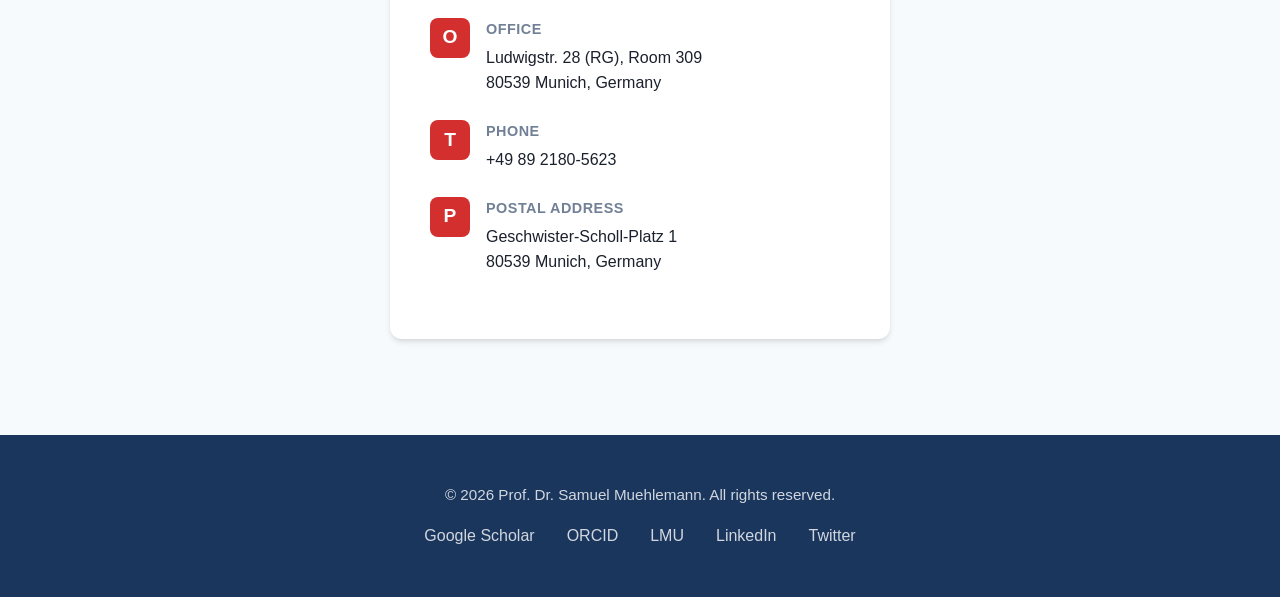
==== commit 4b1644f1: "Remove Labor Hub listing after its shift from fellowship to open membership The Labor Hub renamed Fe" ====
--- a/index.html
+++ b/index.html
@@ -708,13 +708,6 @@
                 <div class="cv-section">
                     <h3>Fellowships & Affiliations</h3>
                     <div class="cv-item">
-                        <span class="date">2026 - Present</span>
-                        <div class="details">
-                            <h4>Fellow</h4>
-                            <p>Labor Hub, ILR School, Cornell University</p>
-                        </div>
-                    </div>
-                    <div class="cv-item">
                         <span class="date">2022 - Present</span>
                         <div class="details">
                             <h4>Research Fellow</h4>
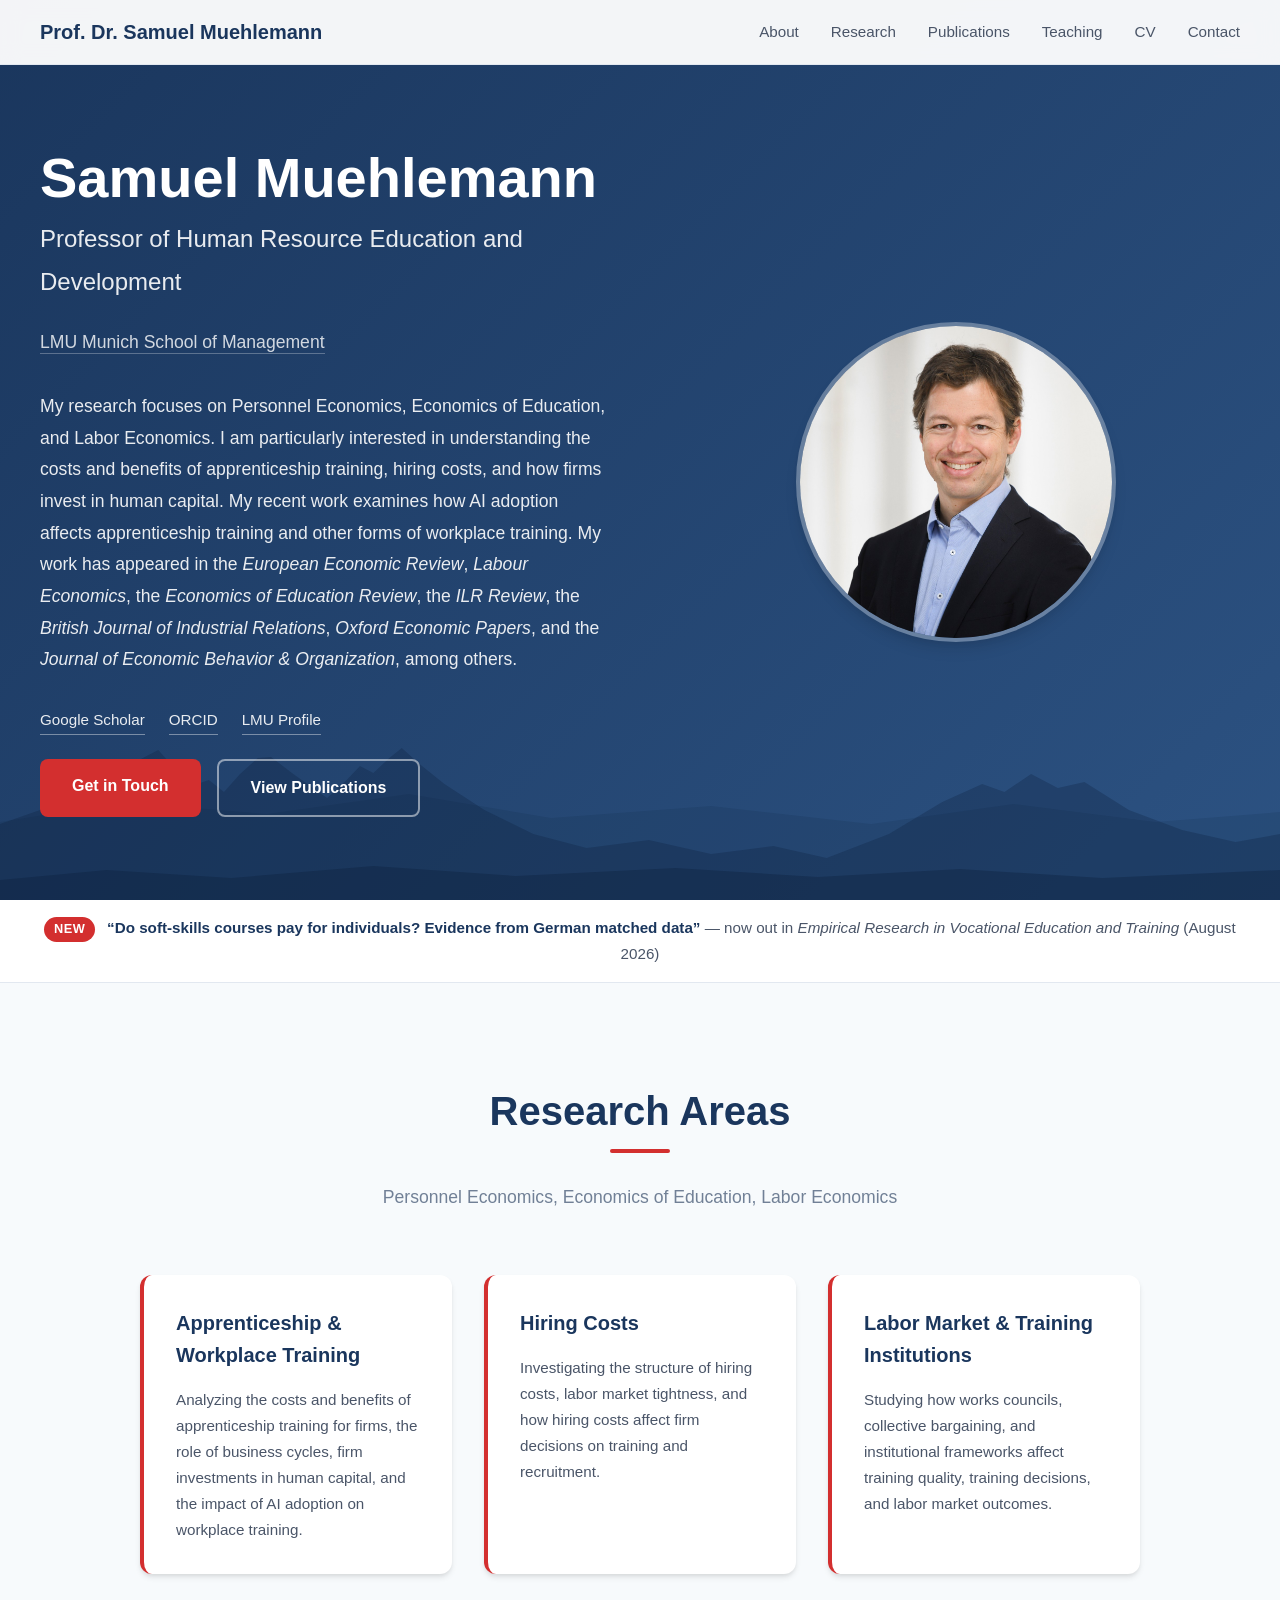
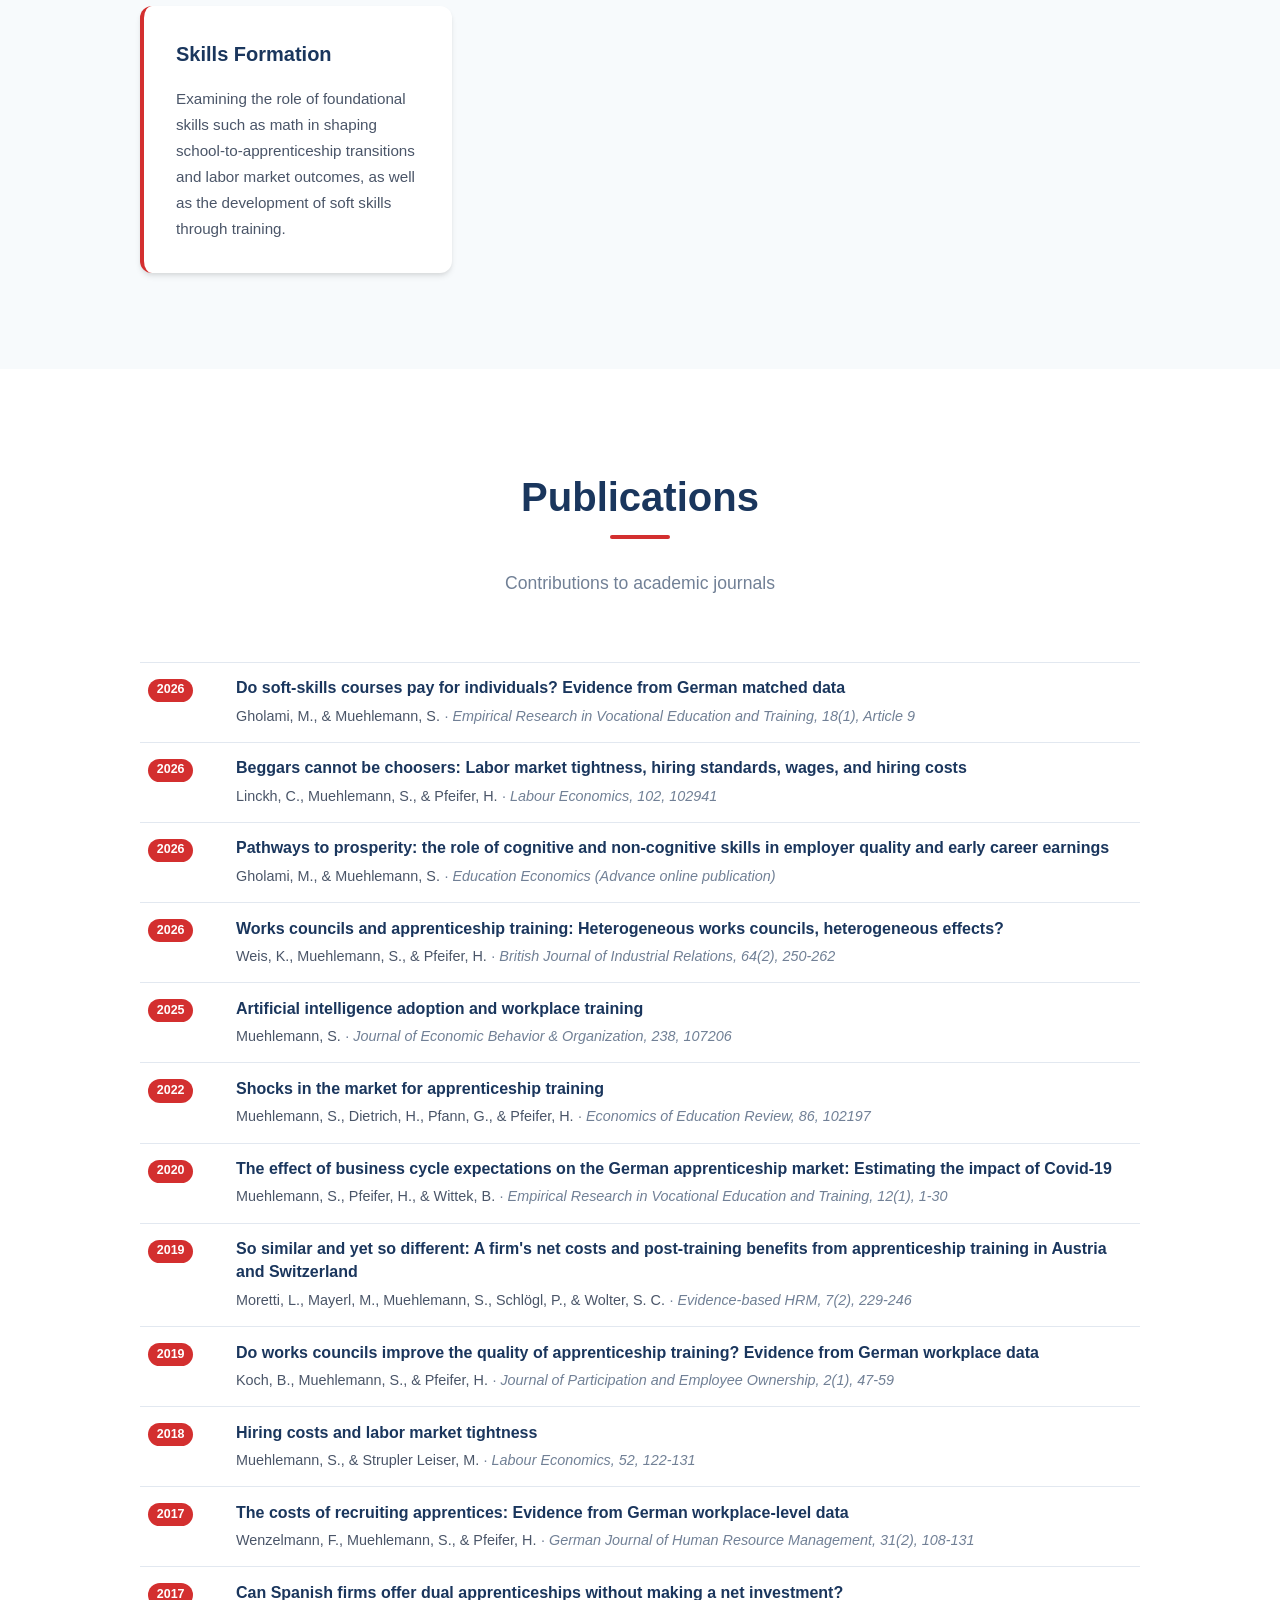
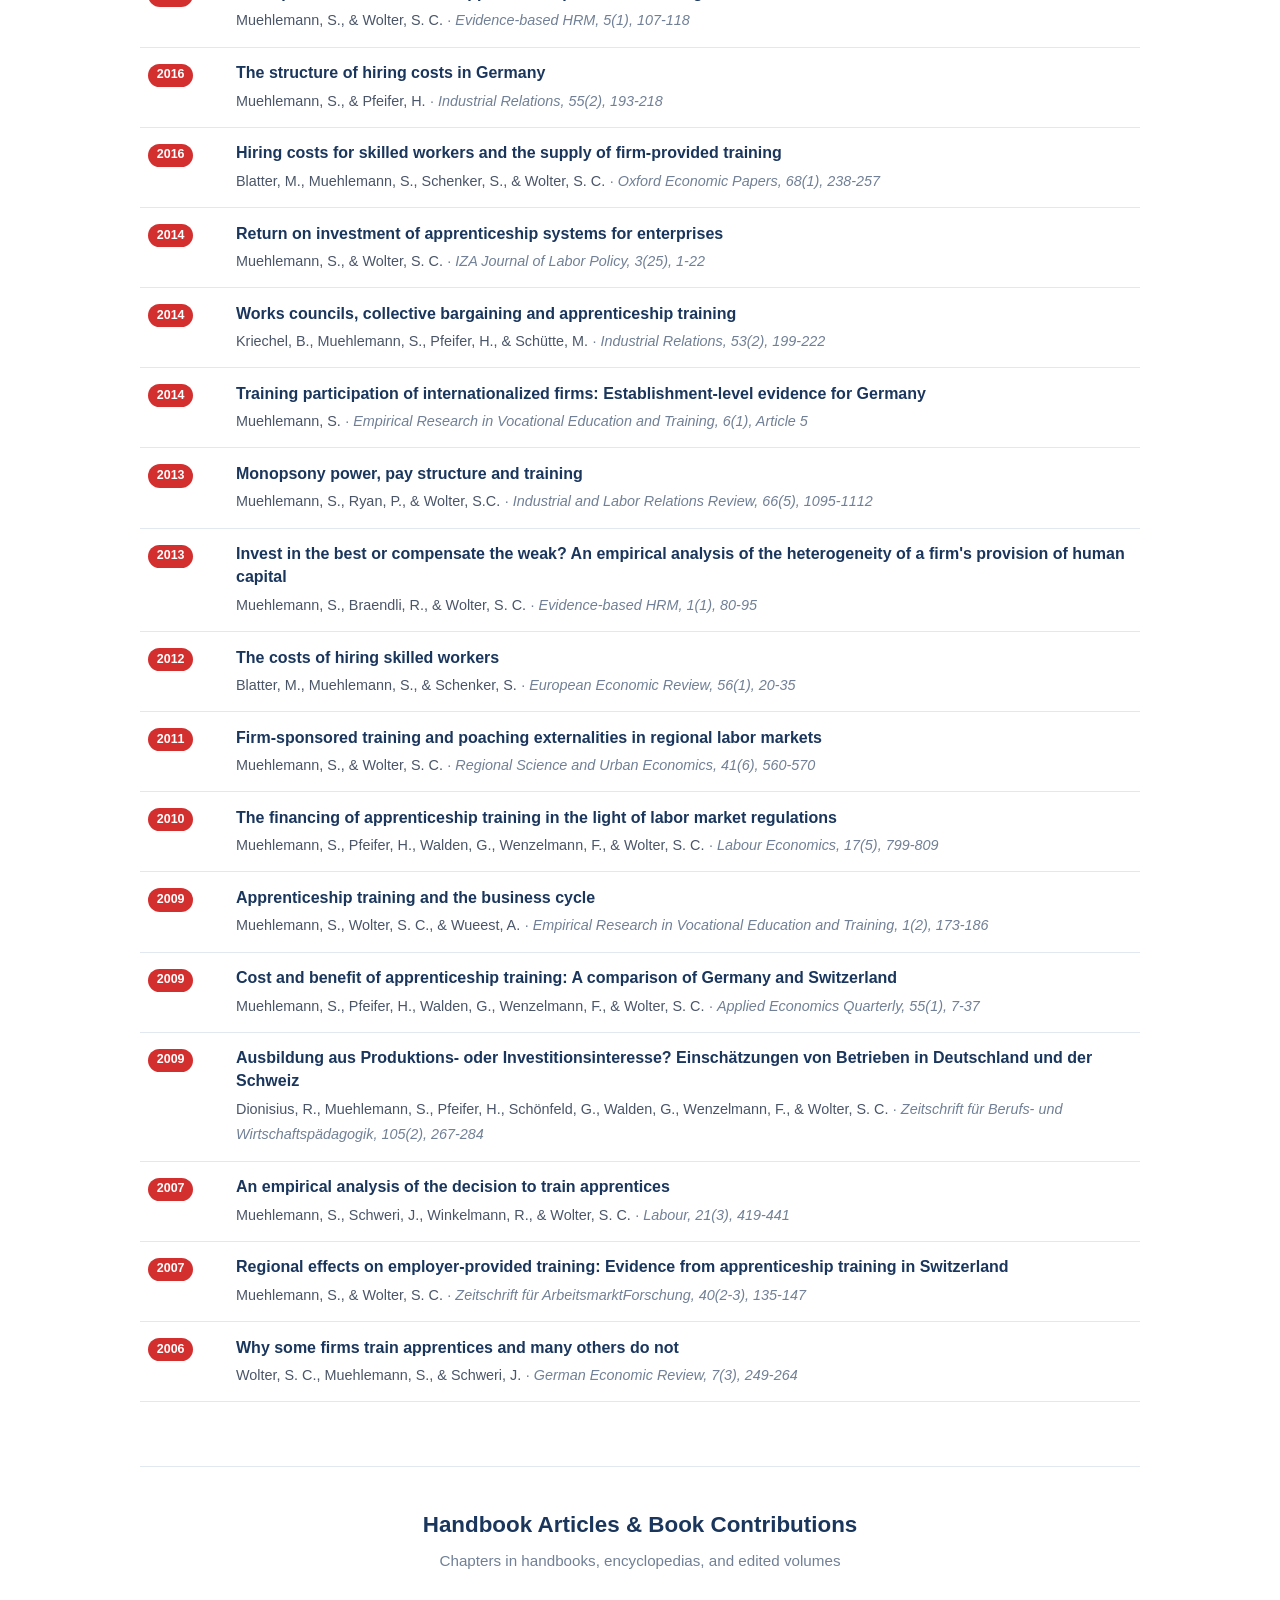
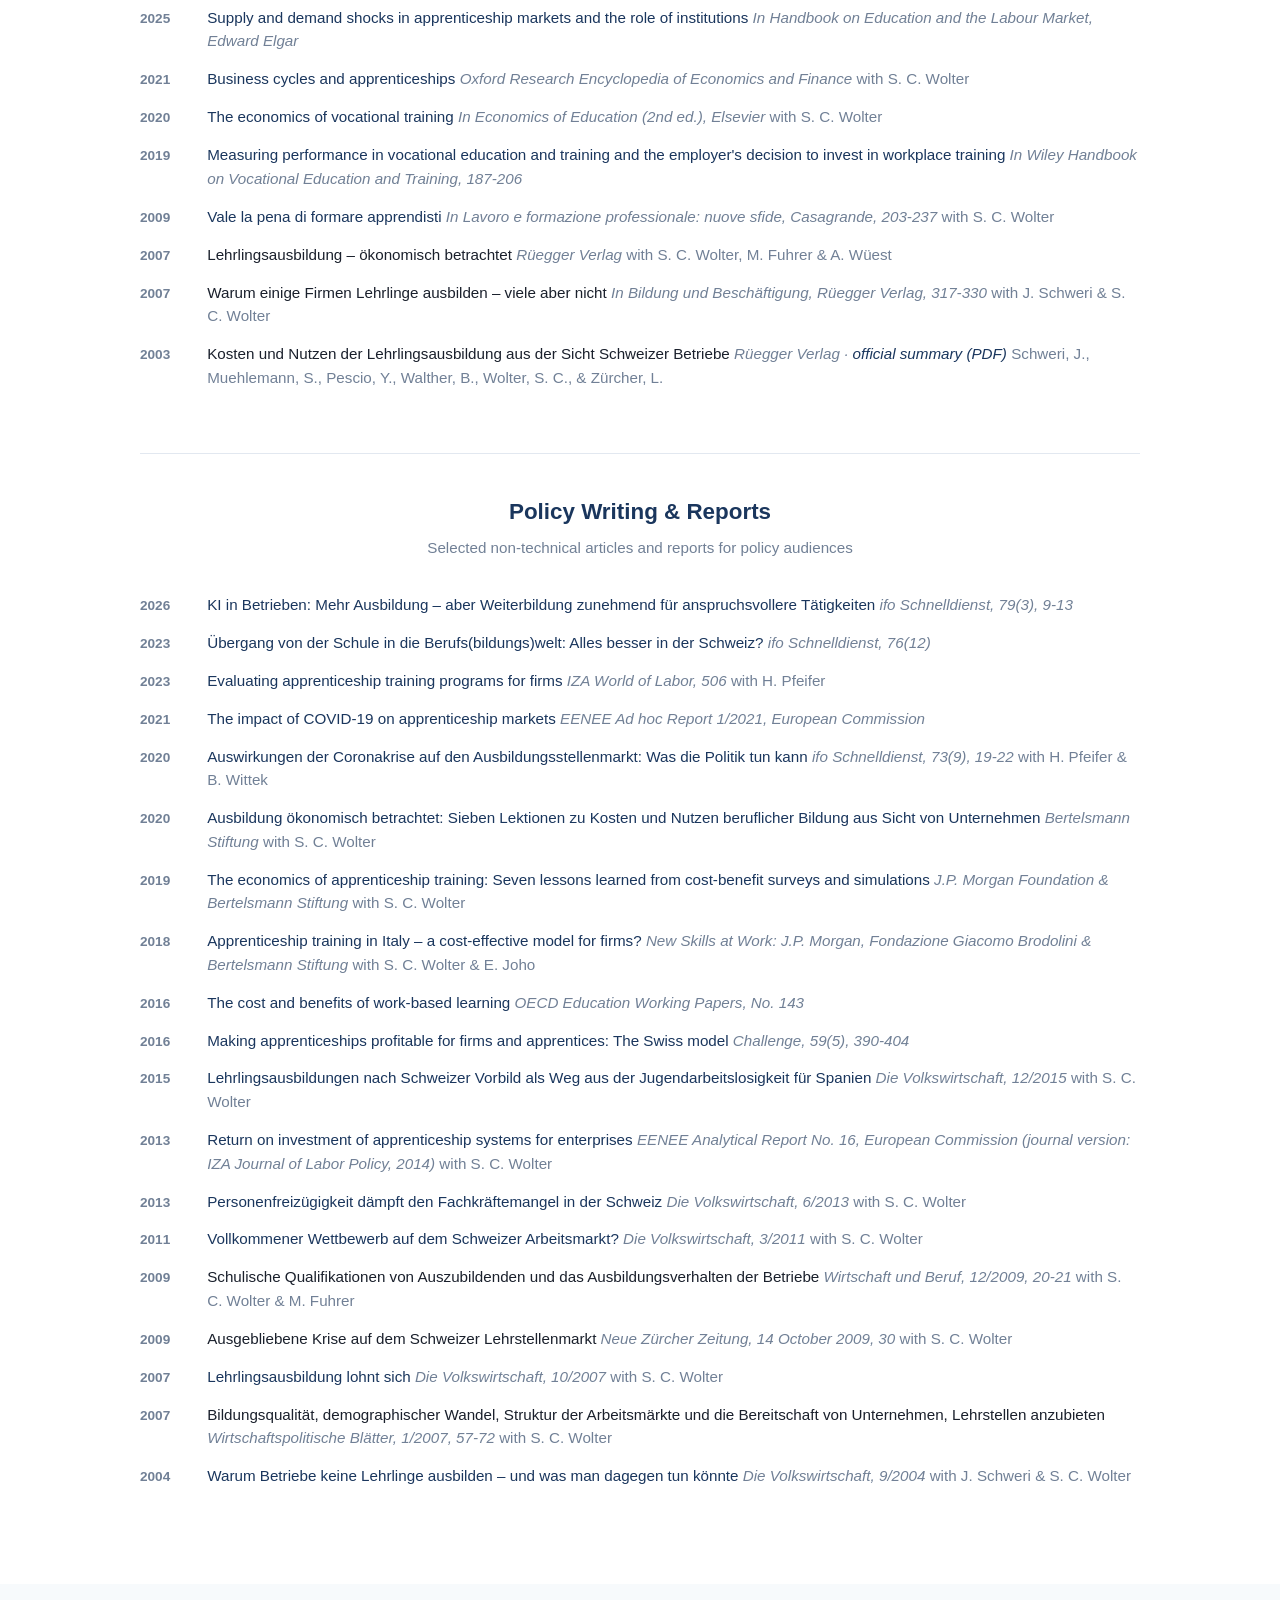
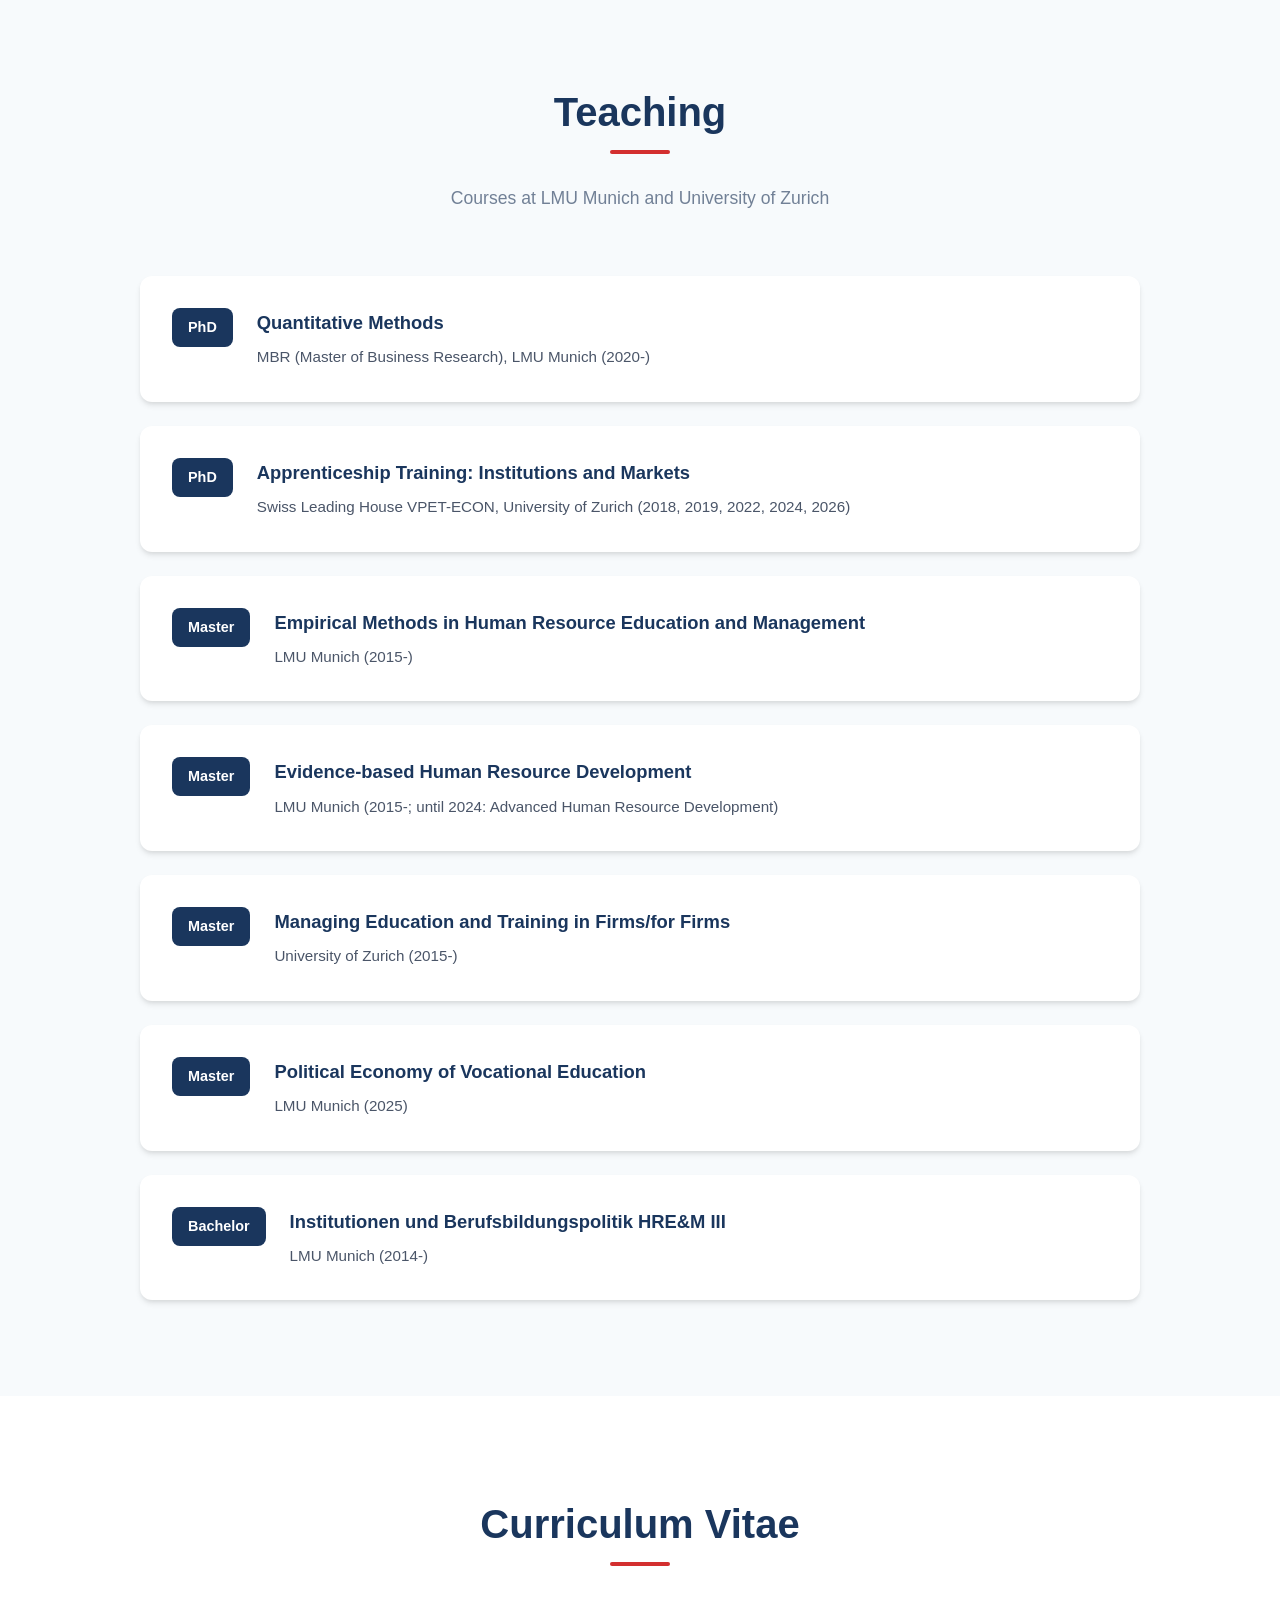
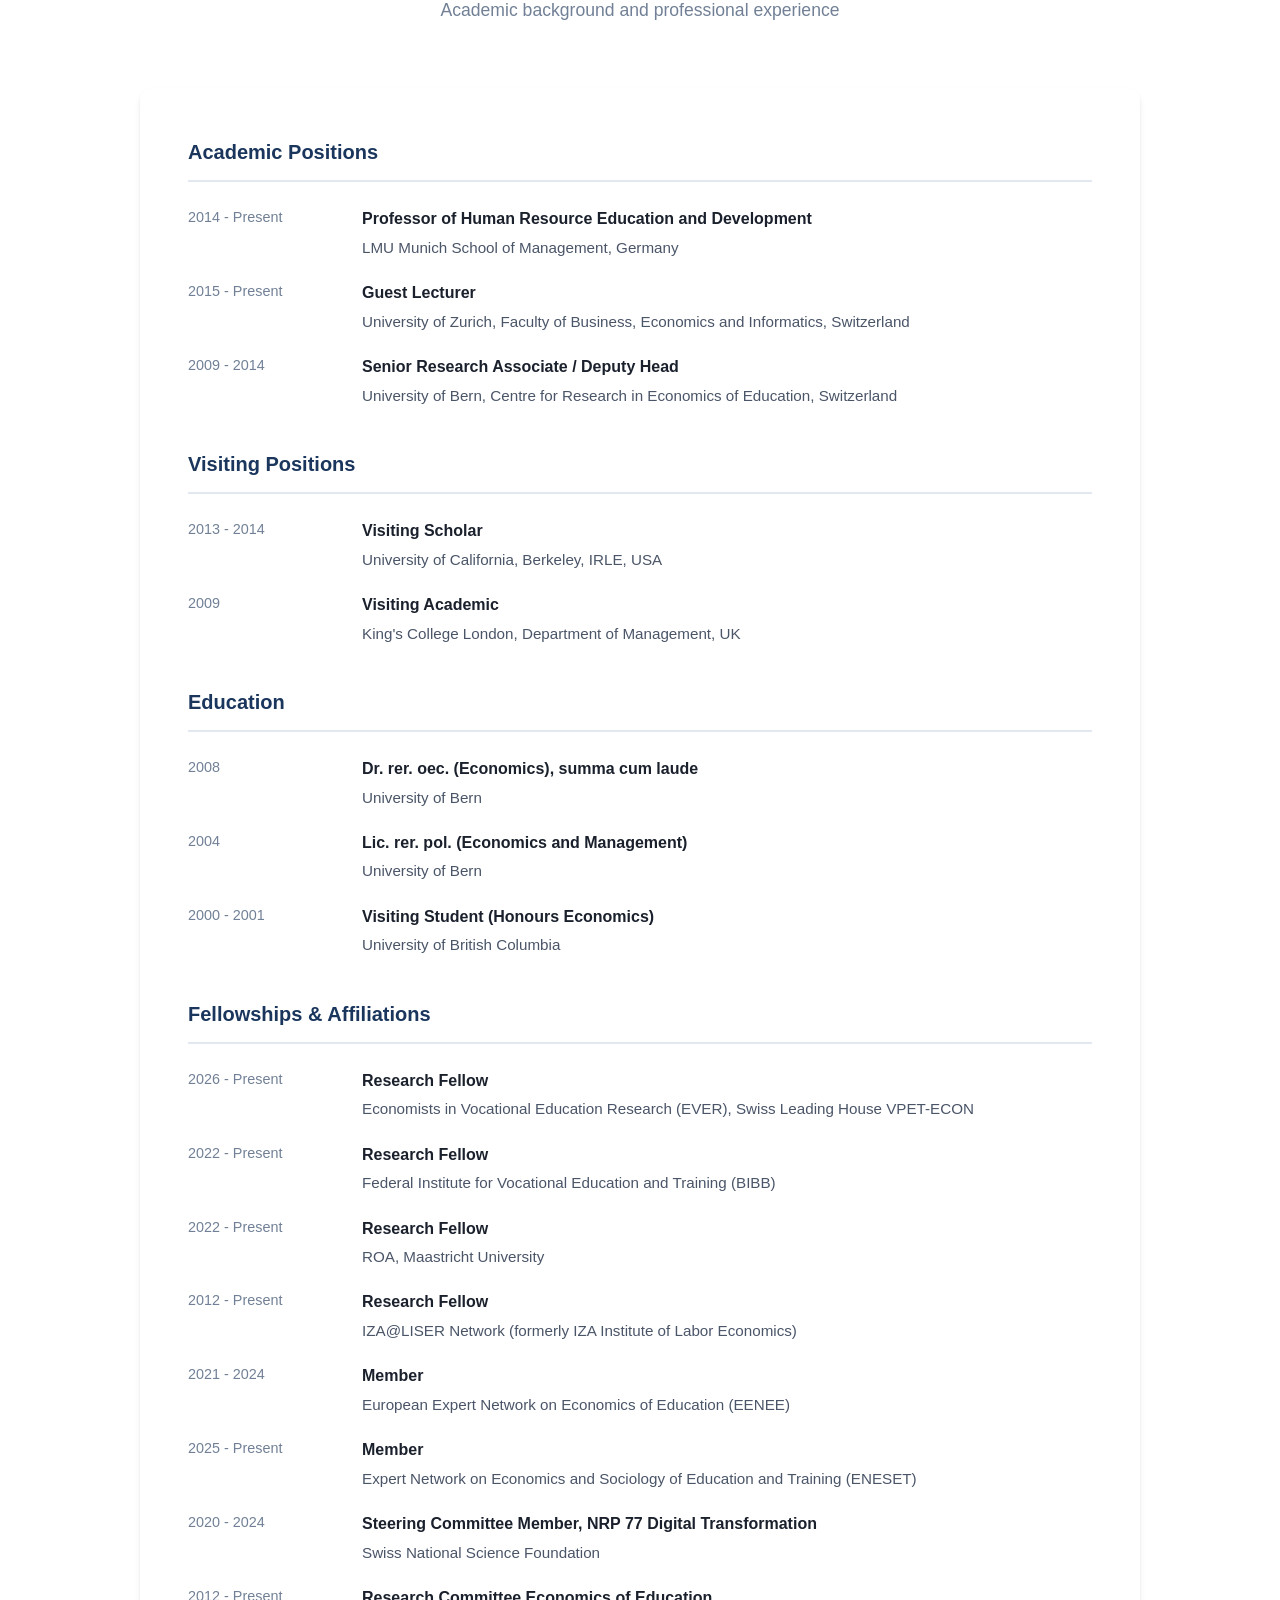
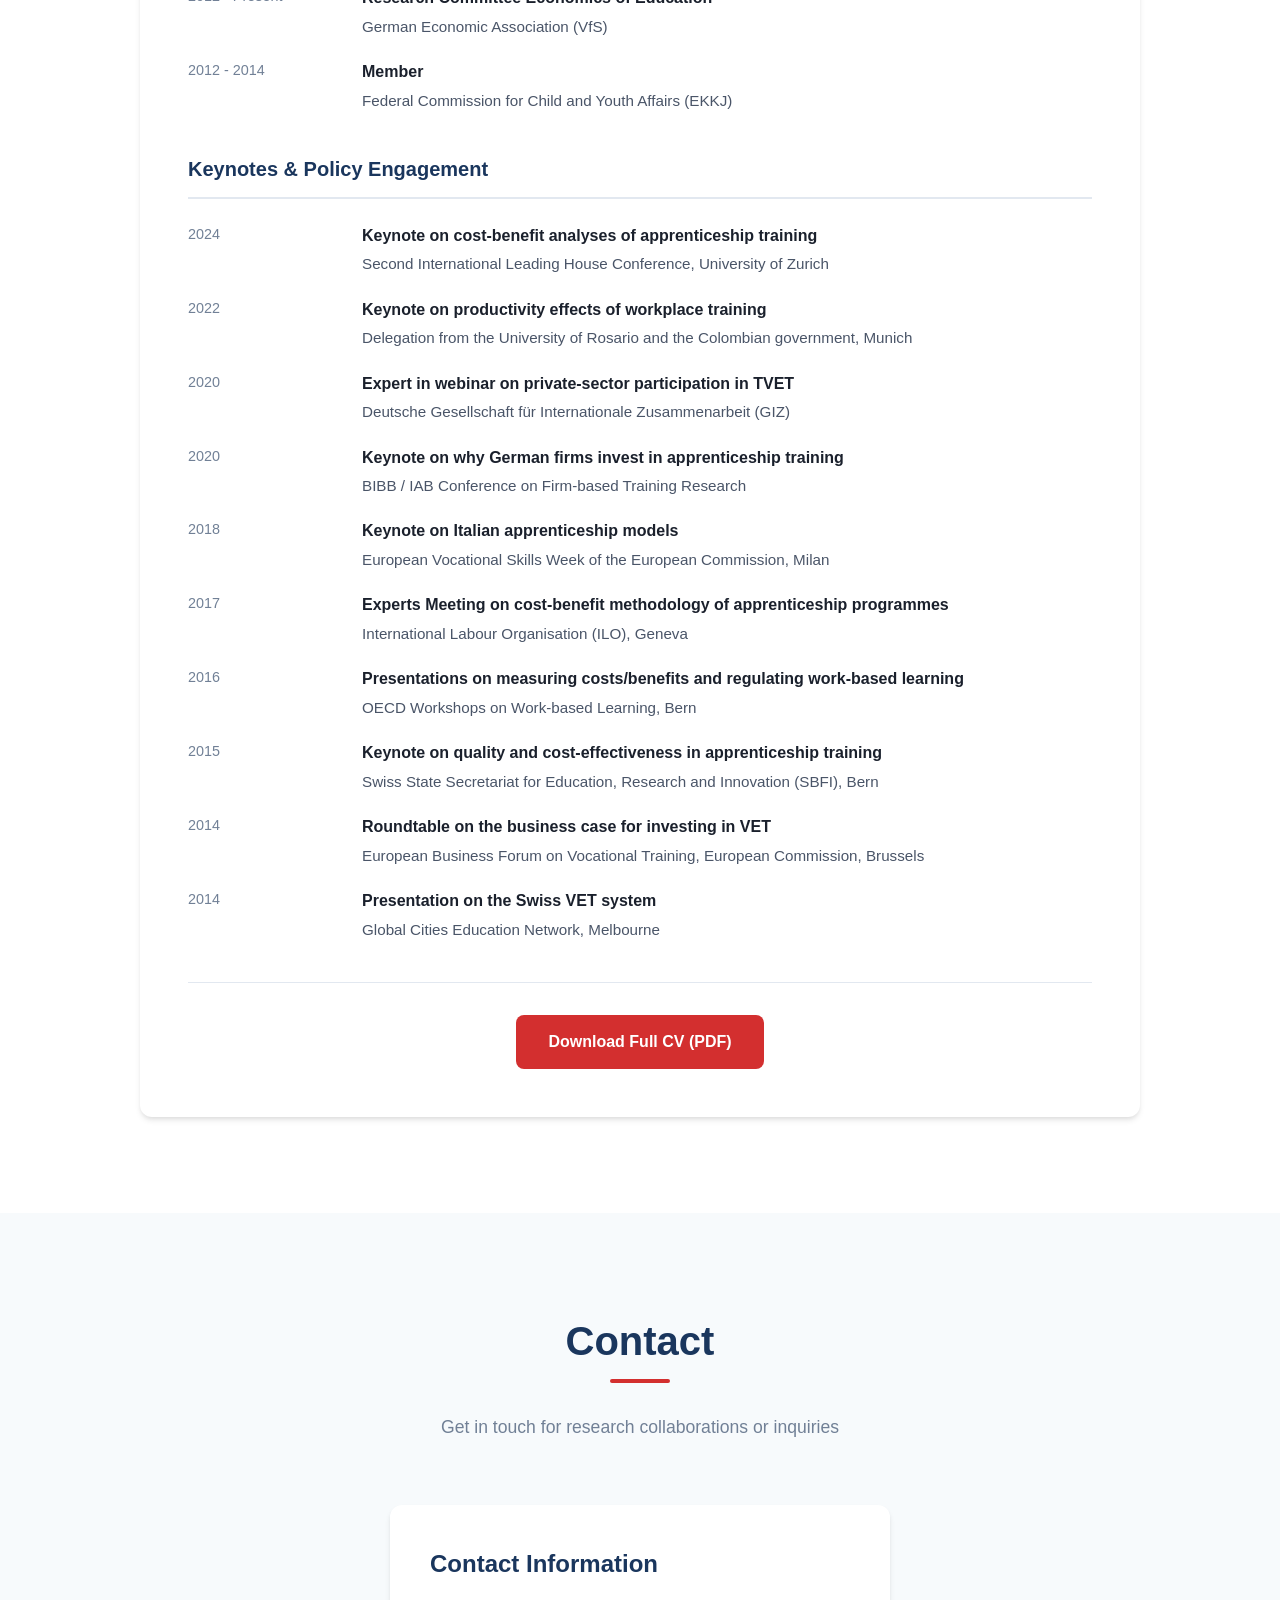
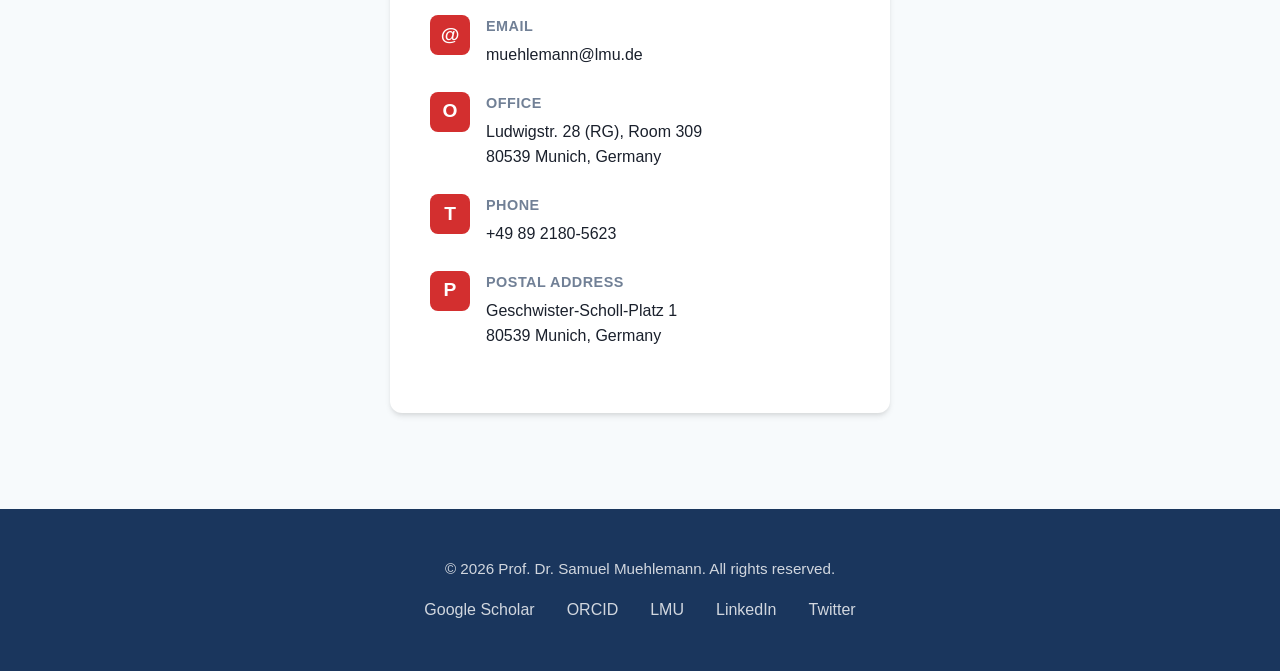
==== commit 52d0b96e: "Add EVER research fellowship (Swiss Leading House VPET-ECON) to CV and site Economists in Vocational" ====
--- a/index.html
+++ b/index.html
@@ -708,6 +708,13 @@
                 <div class="cv-section">
                     <h3>Fellowships & Affiliations</h3>
                     <div class="cv-item">
+                        <span class="date">2026 - Present</span>
+                        <div class="details">
+                            <h4>Research Fellow</h4>
+                            <p>Economists in Vocational Education Research (EVER), Swiss Leading House VPET-ECON</p>
+                        </div>
+                    </div>
+                    <div class="cv-item">
                         <span class="date">2022 - Present</span>
                         <div class="details">
                             <h4>Research Fellow</h4>
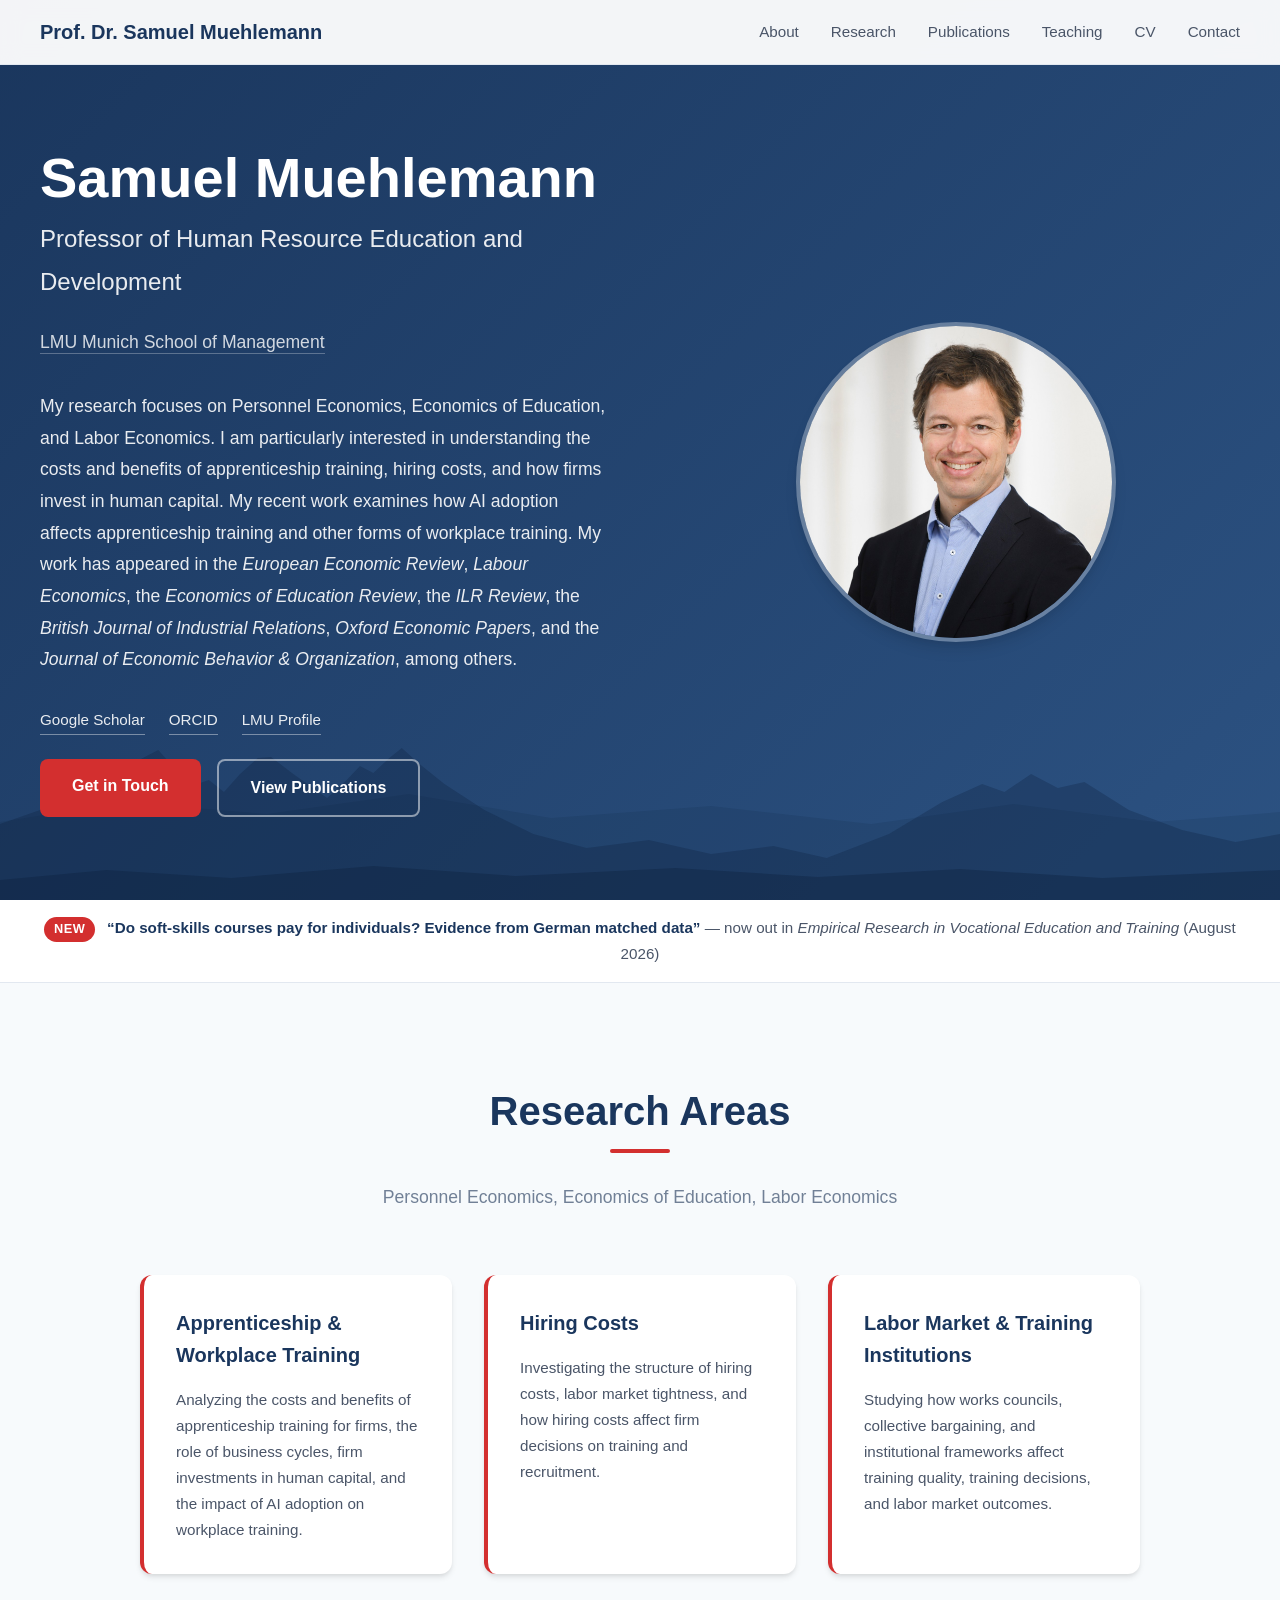
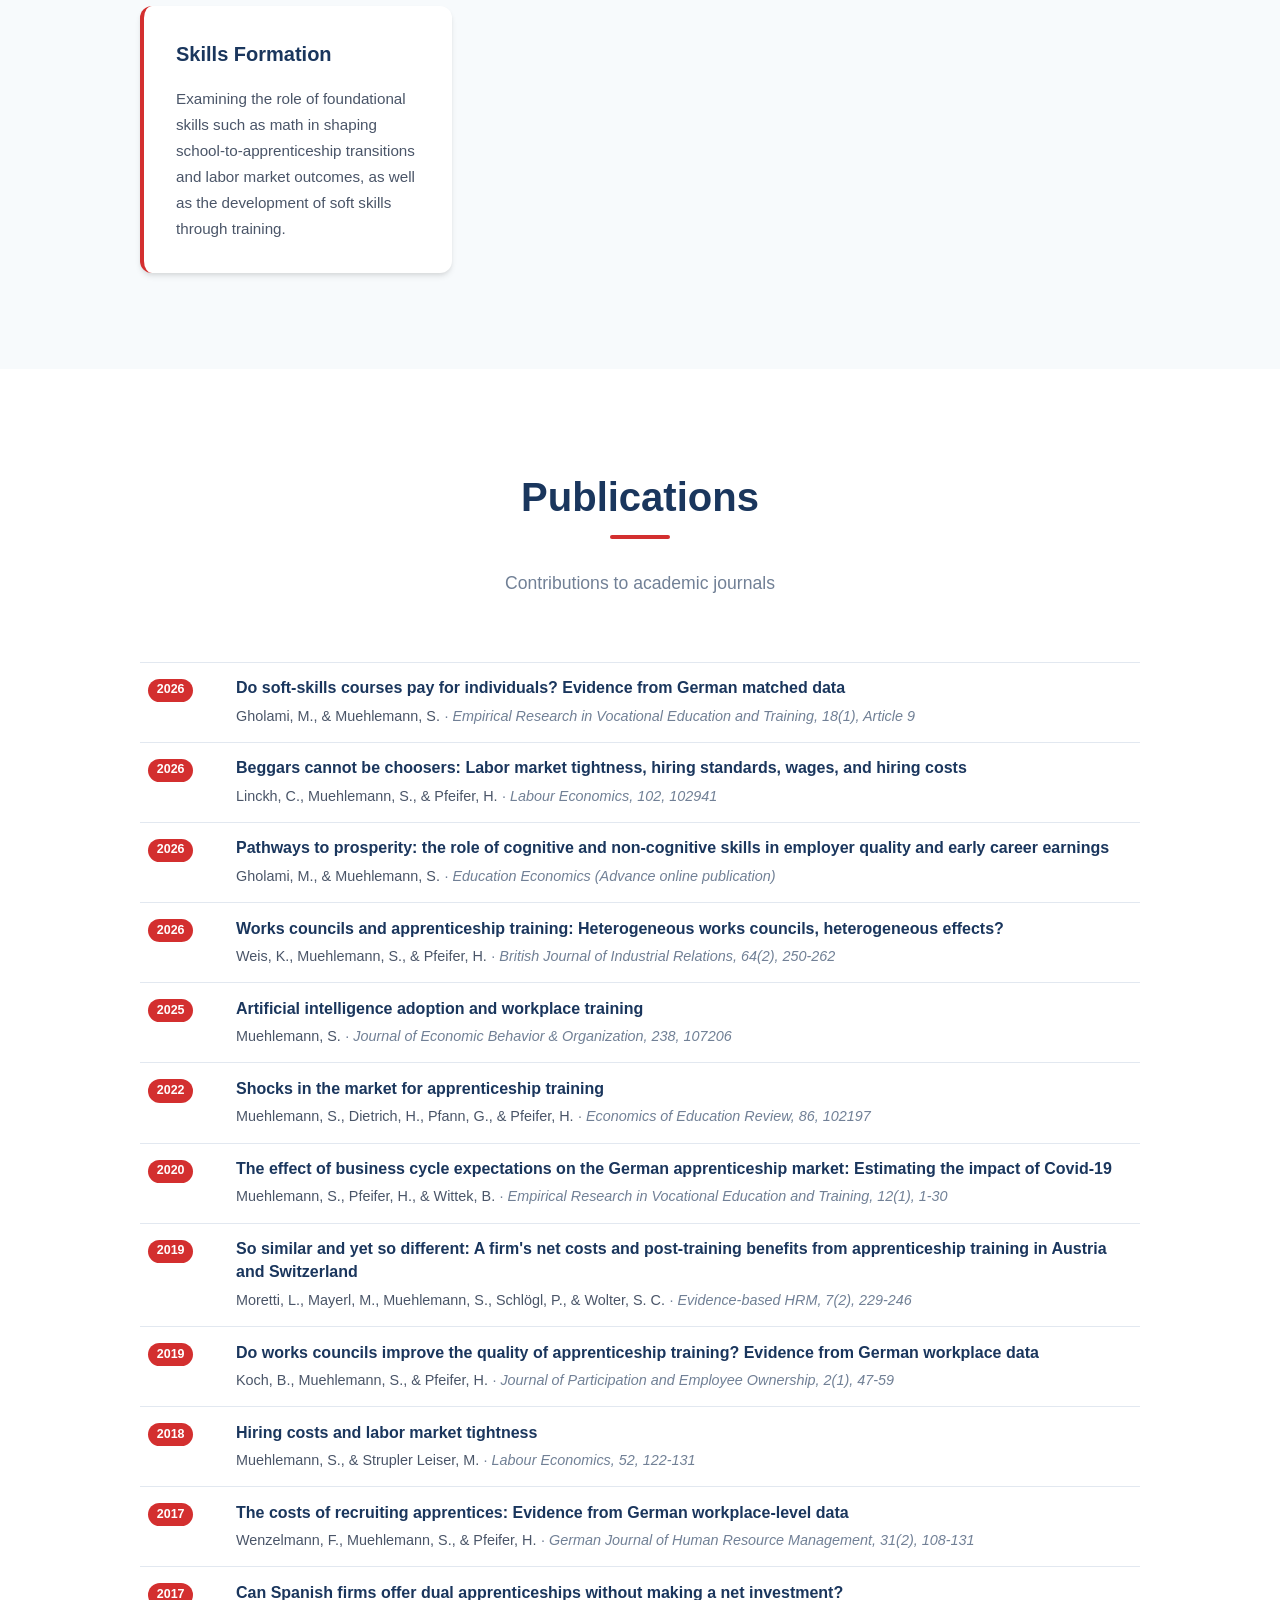
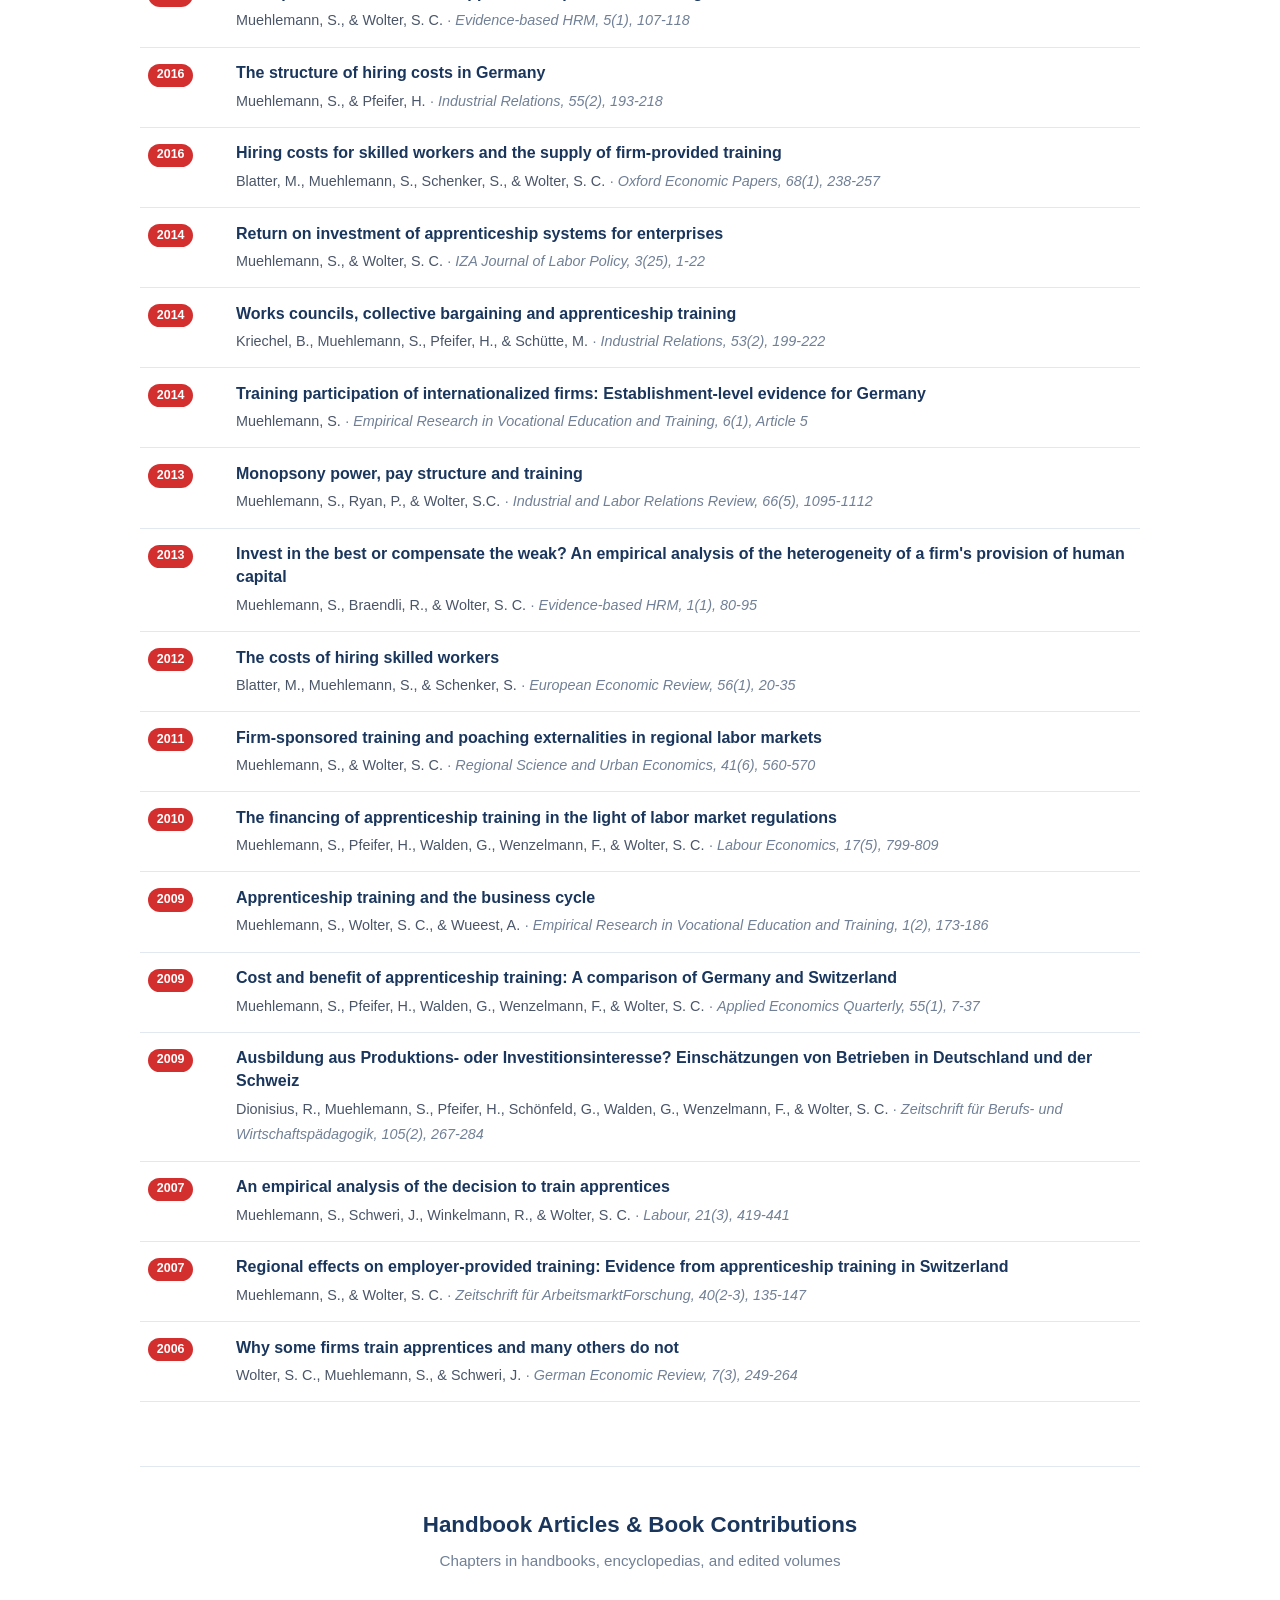
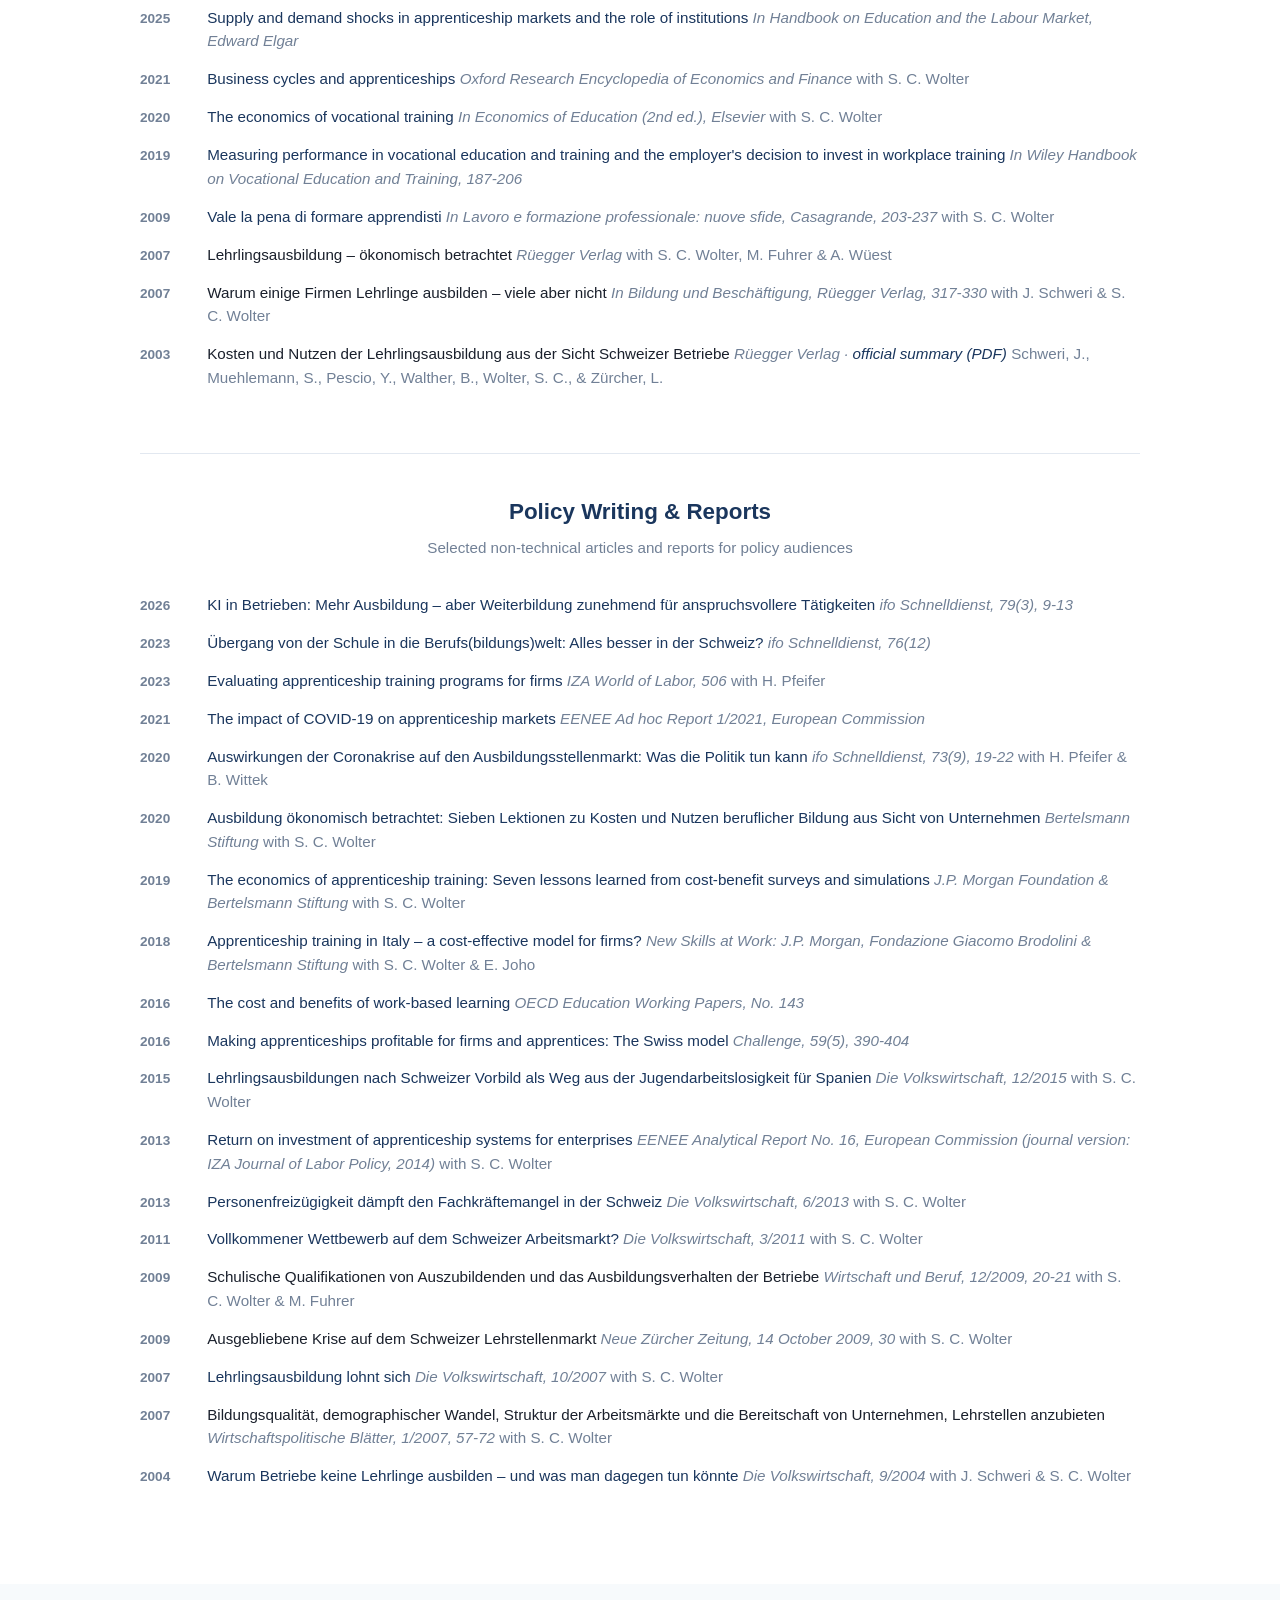
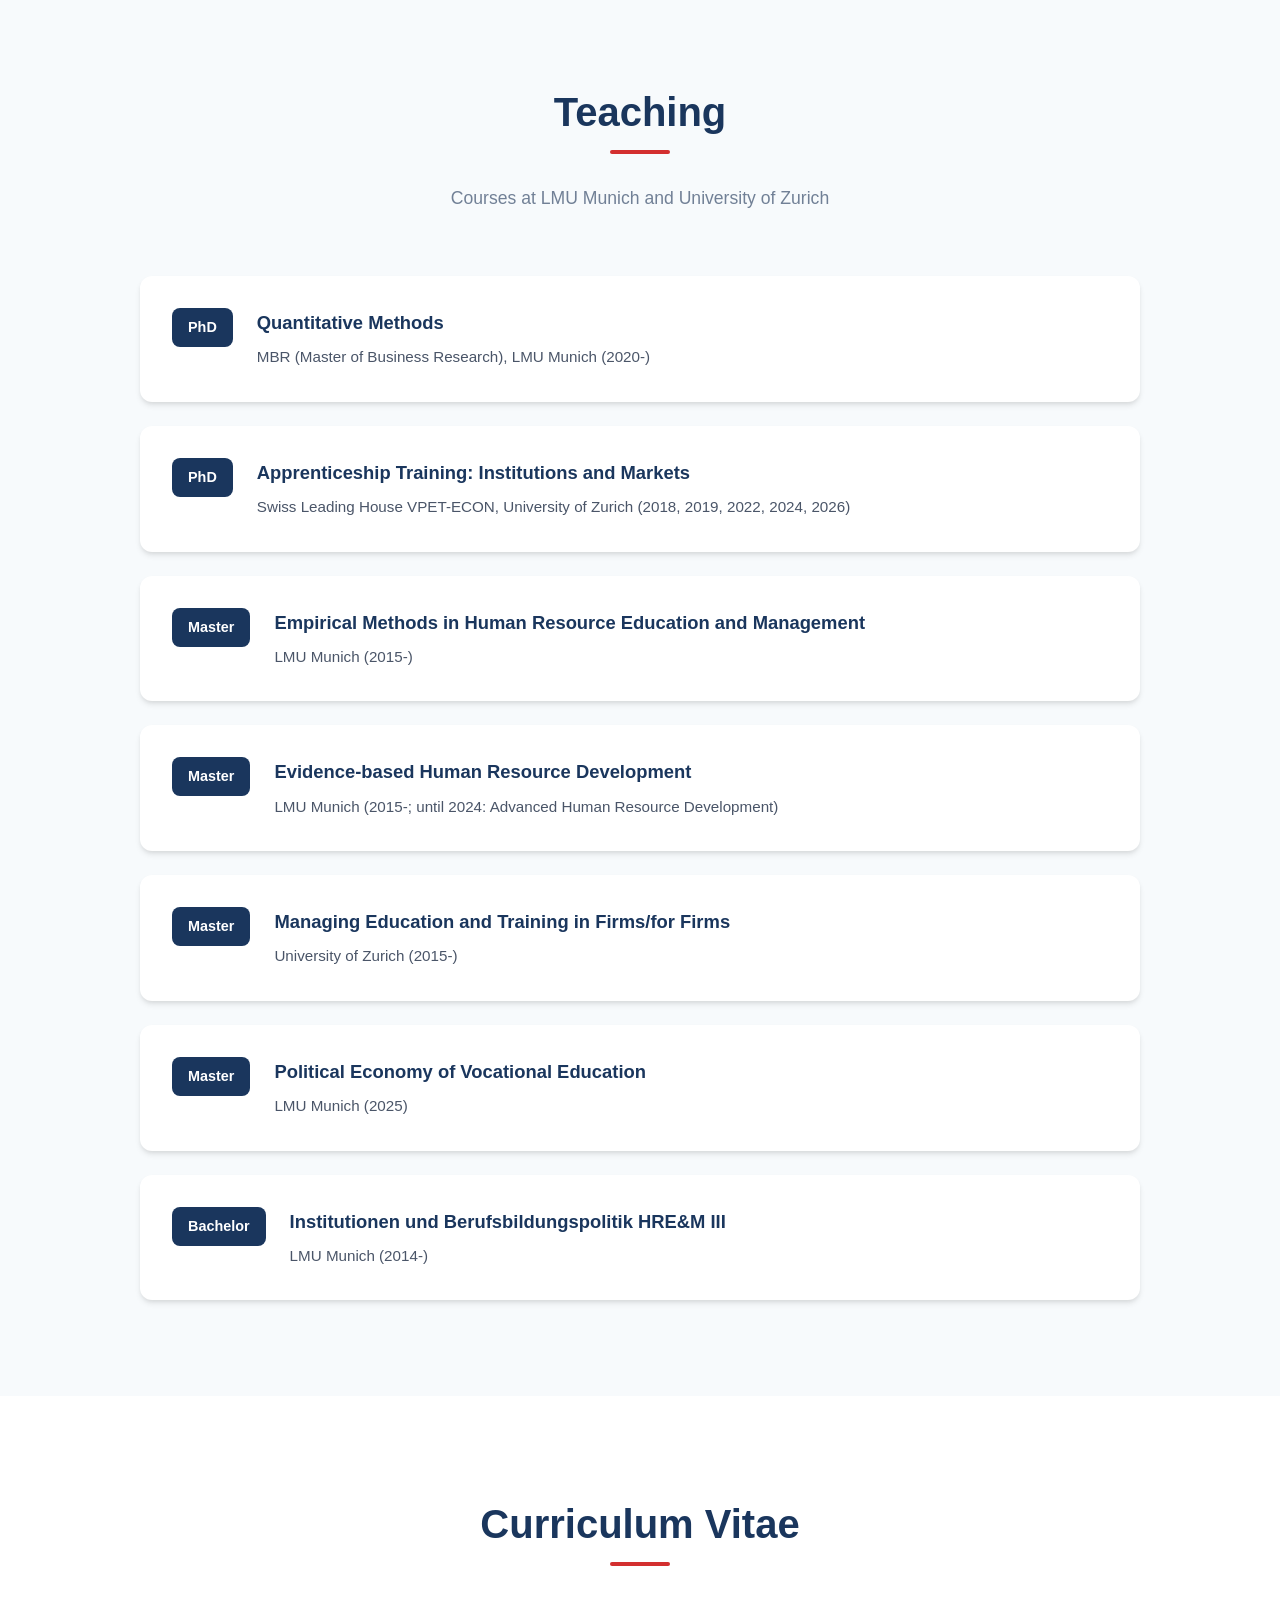
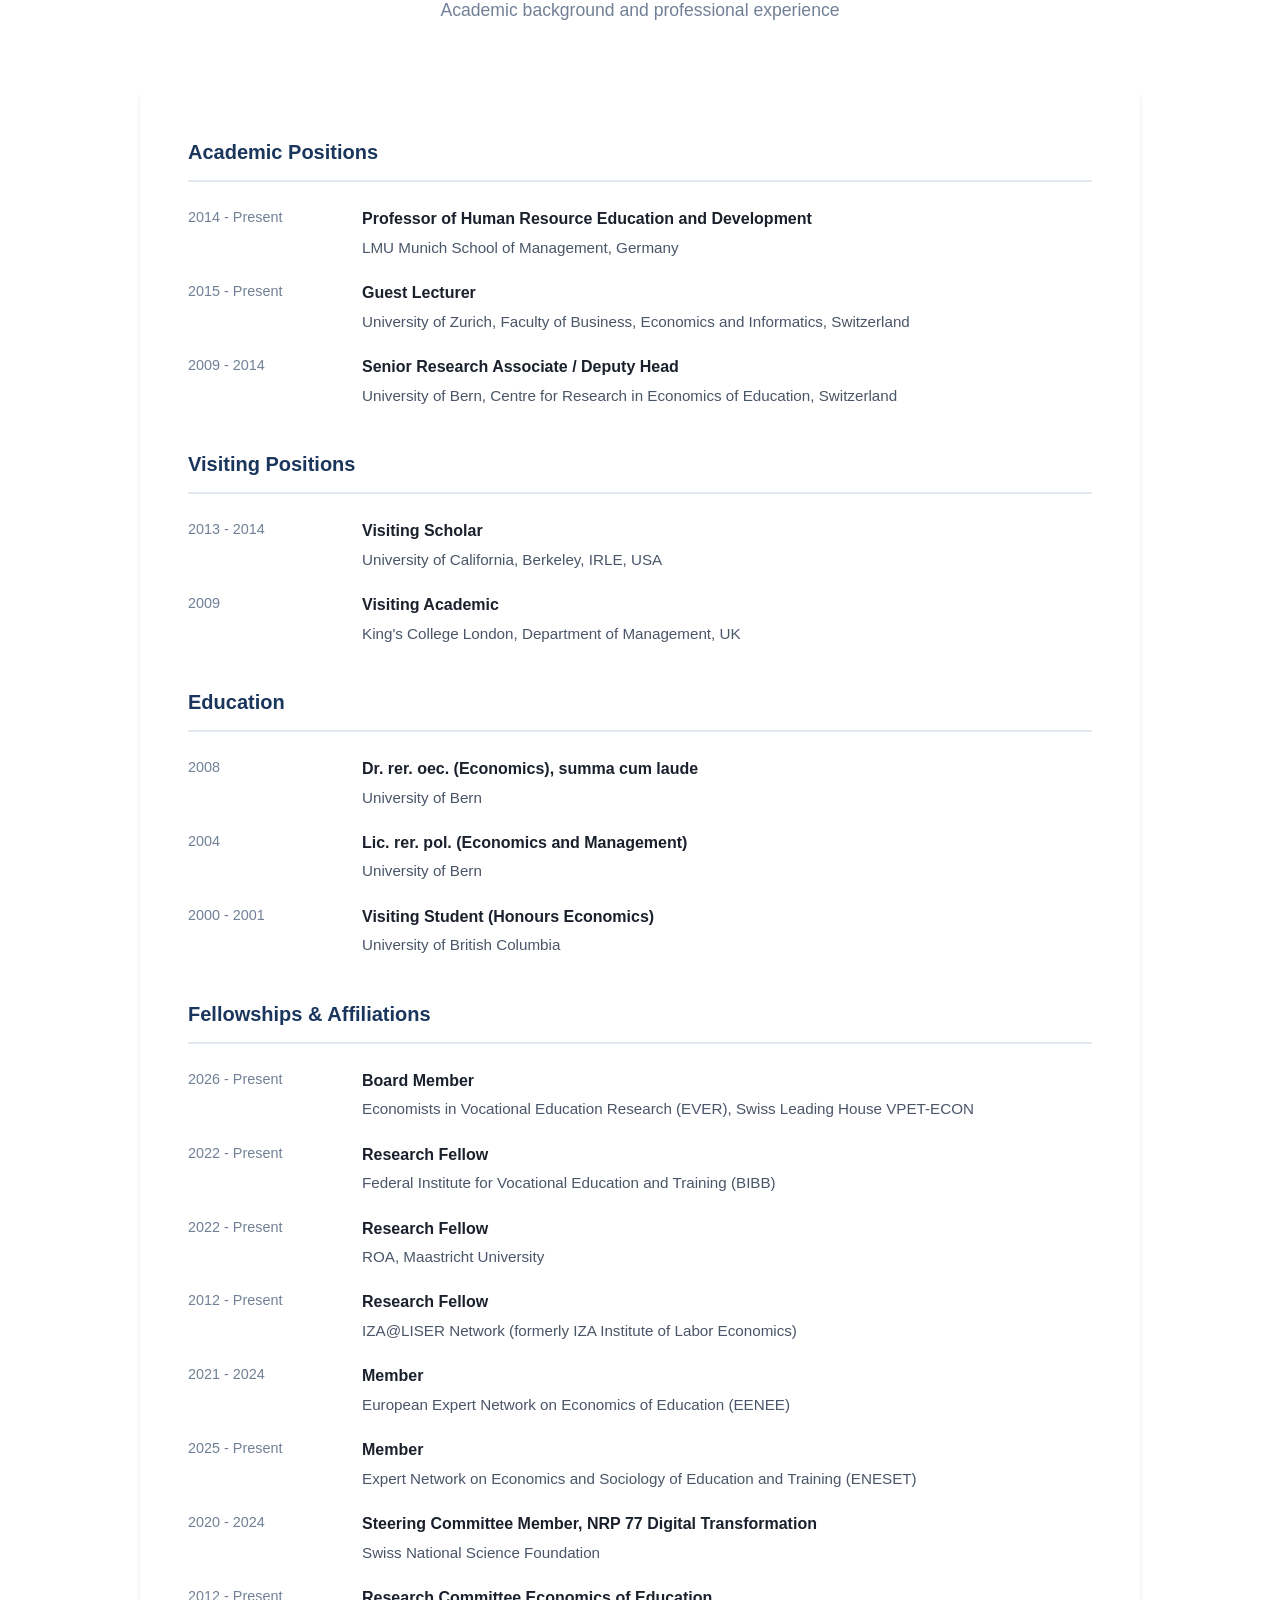
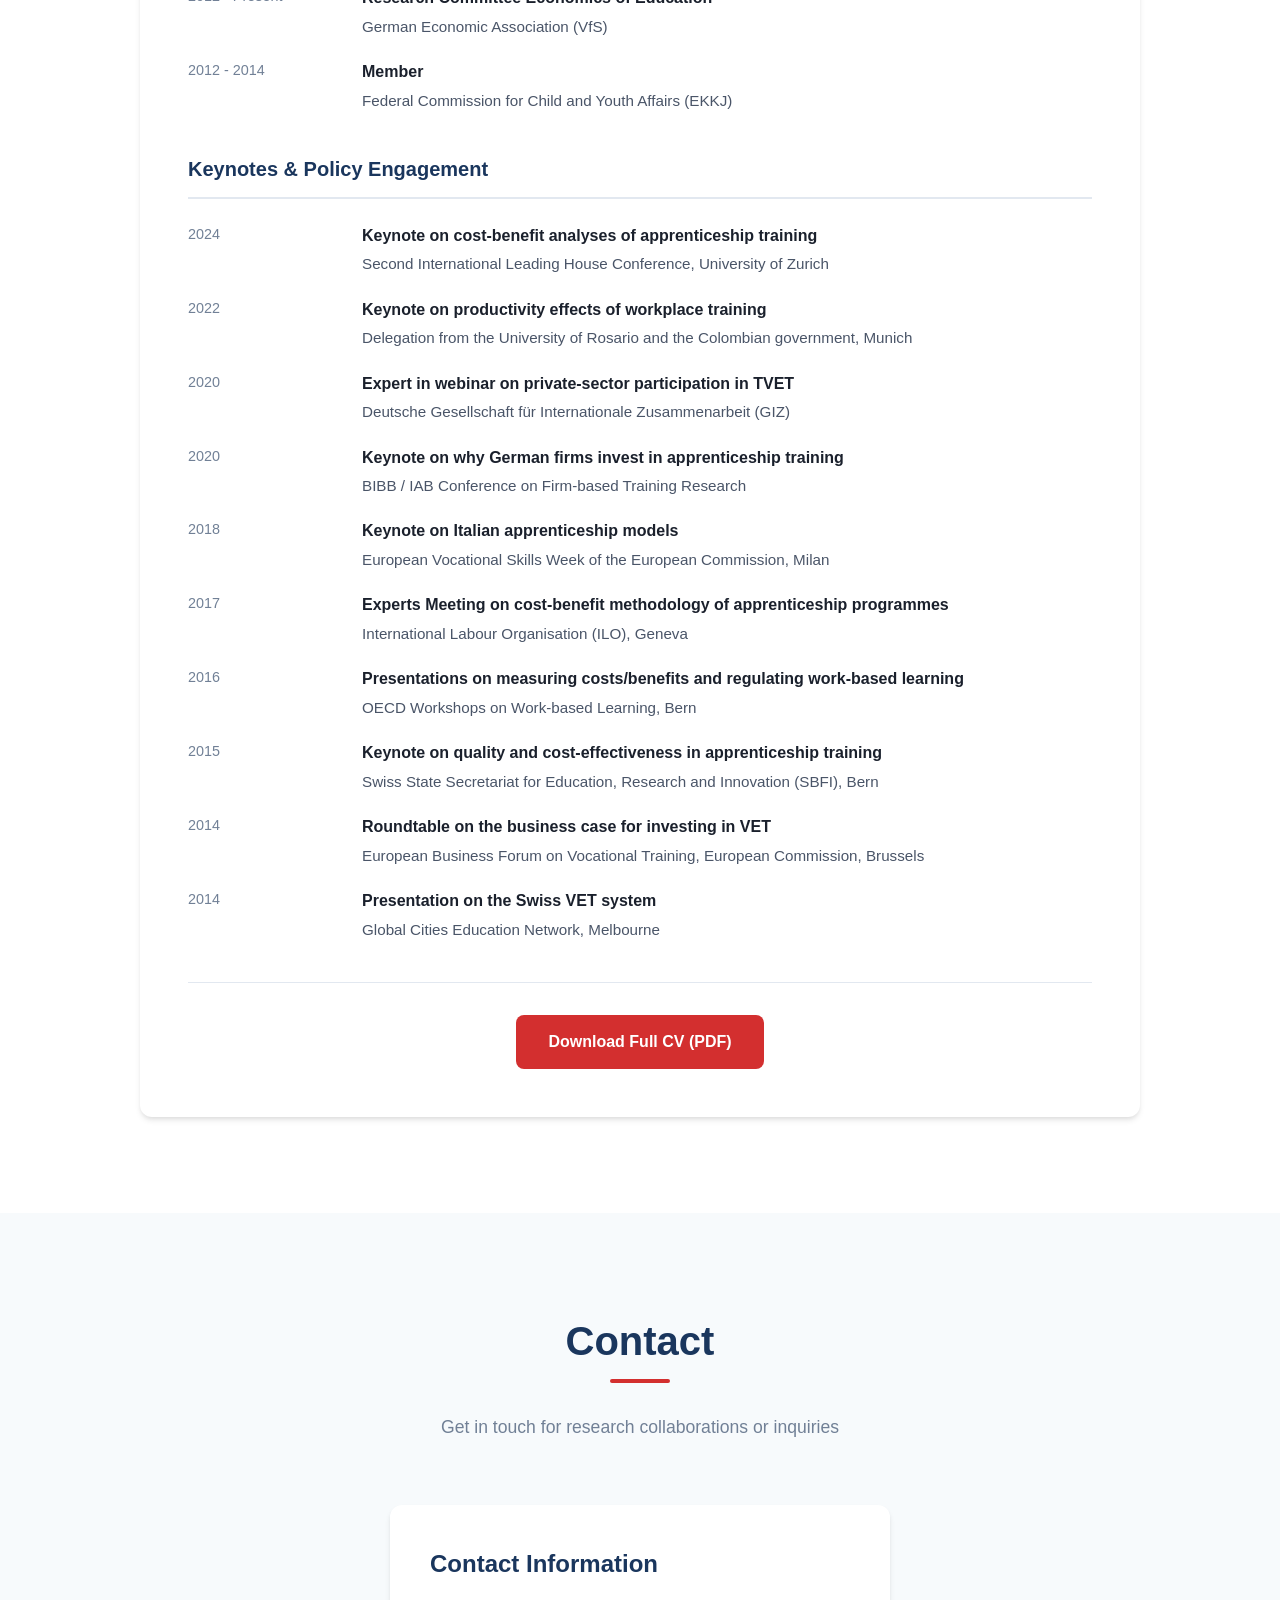
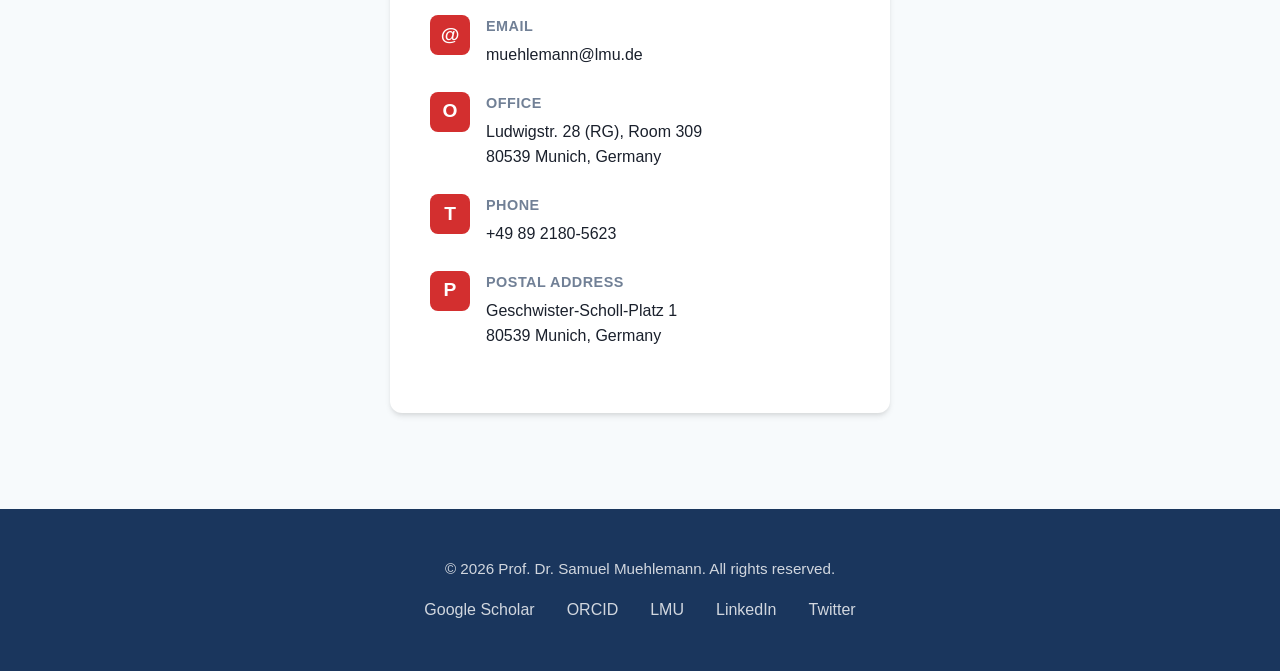
==== commit 000d8e52: "EVER role corrected to Board Member per the network's published roster Co-Authored-By: Claude Fable " ====
--- a/index.html
+++ b/index.html
@@ -710,7 +710,7 @@
                     <div class="cv-item">
                         <span class="date">2026 - Present</span>
                         <div class="details">
-                            <h4>Research Fellow</h4>
+                            <h4>Board Member</h4>
                             <p>Economists in Vocational Education Research (EVER), Swiss Leading House VPET-ECON</p>
                         </div>
                     </div>
